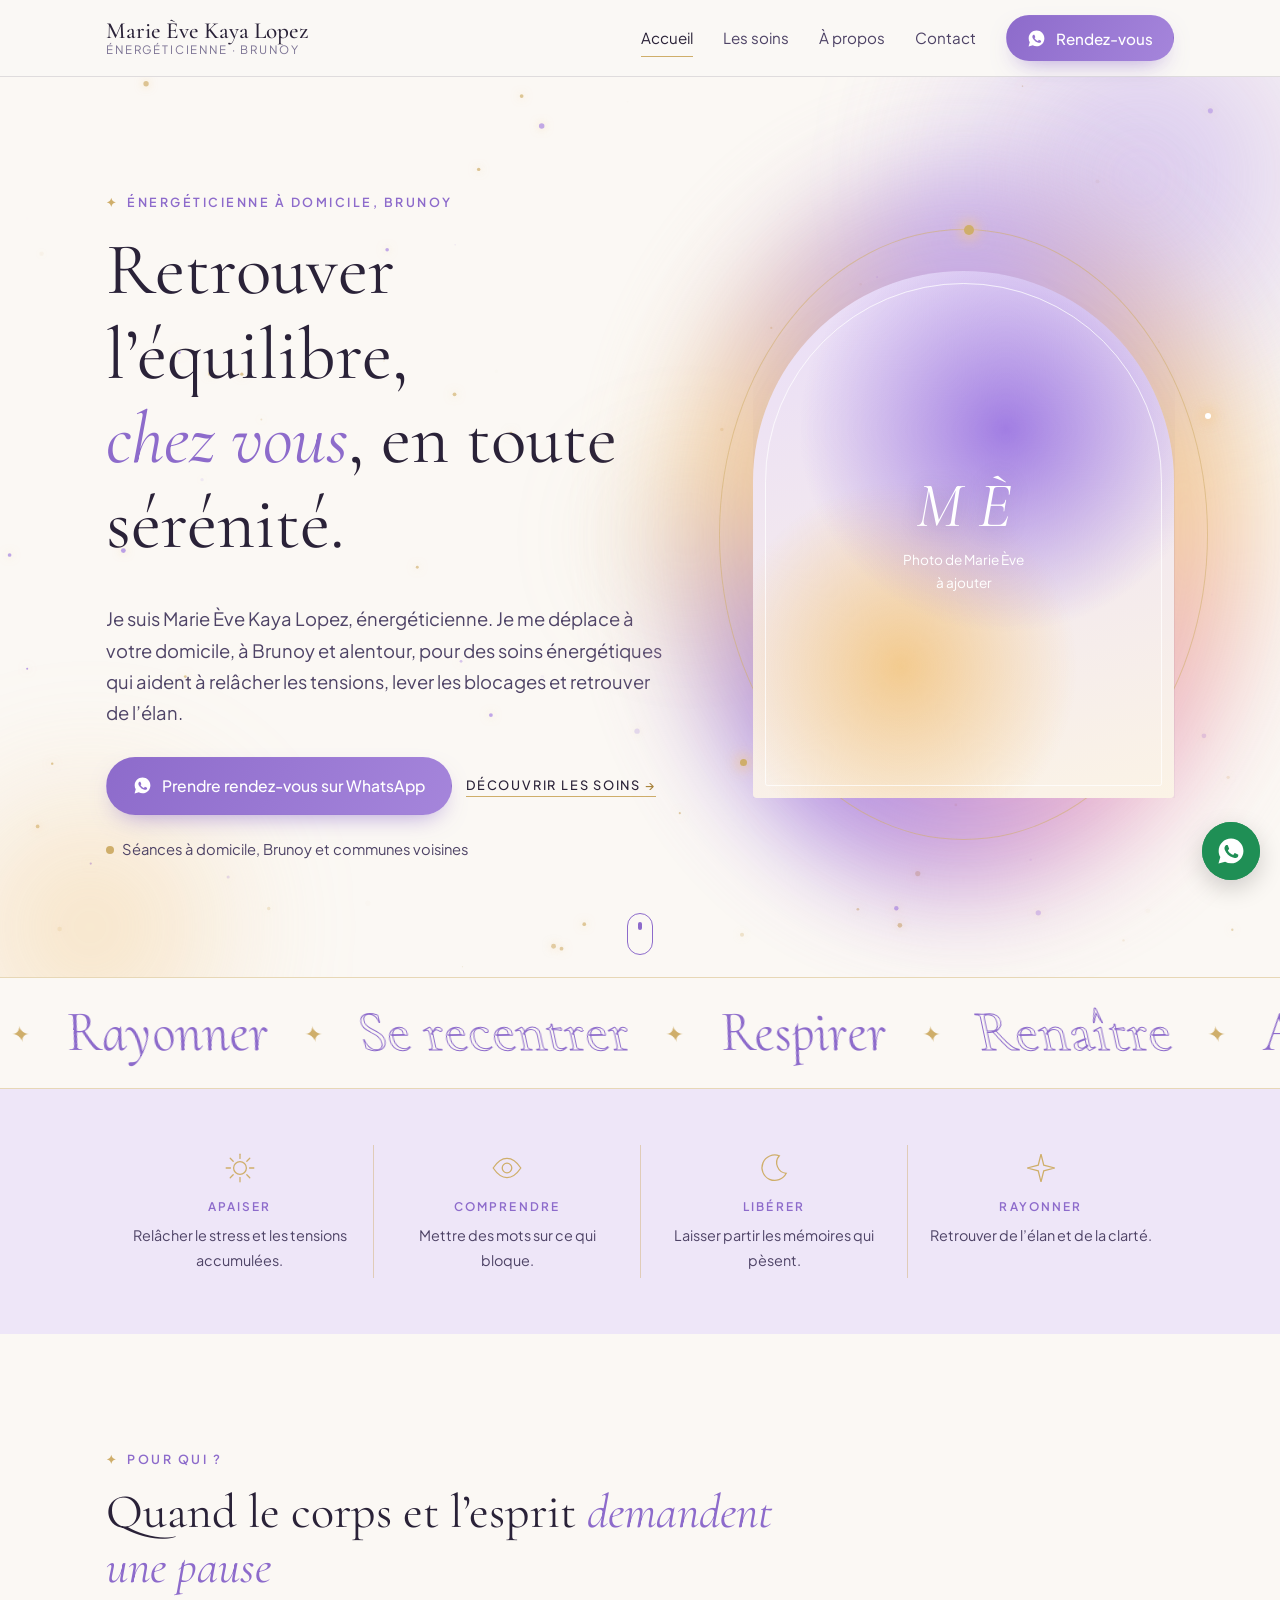
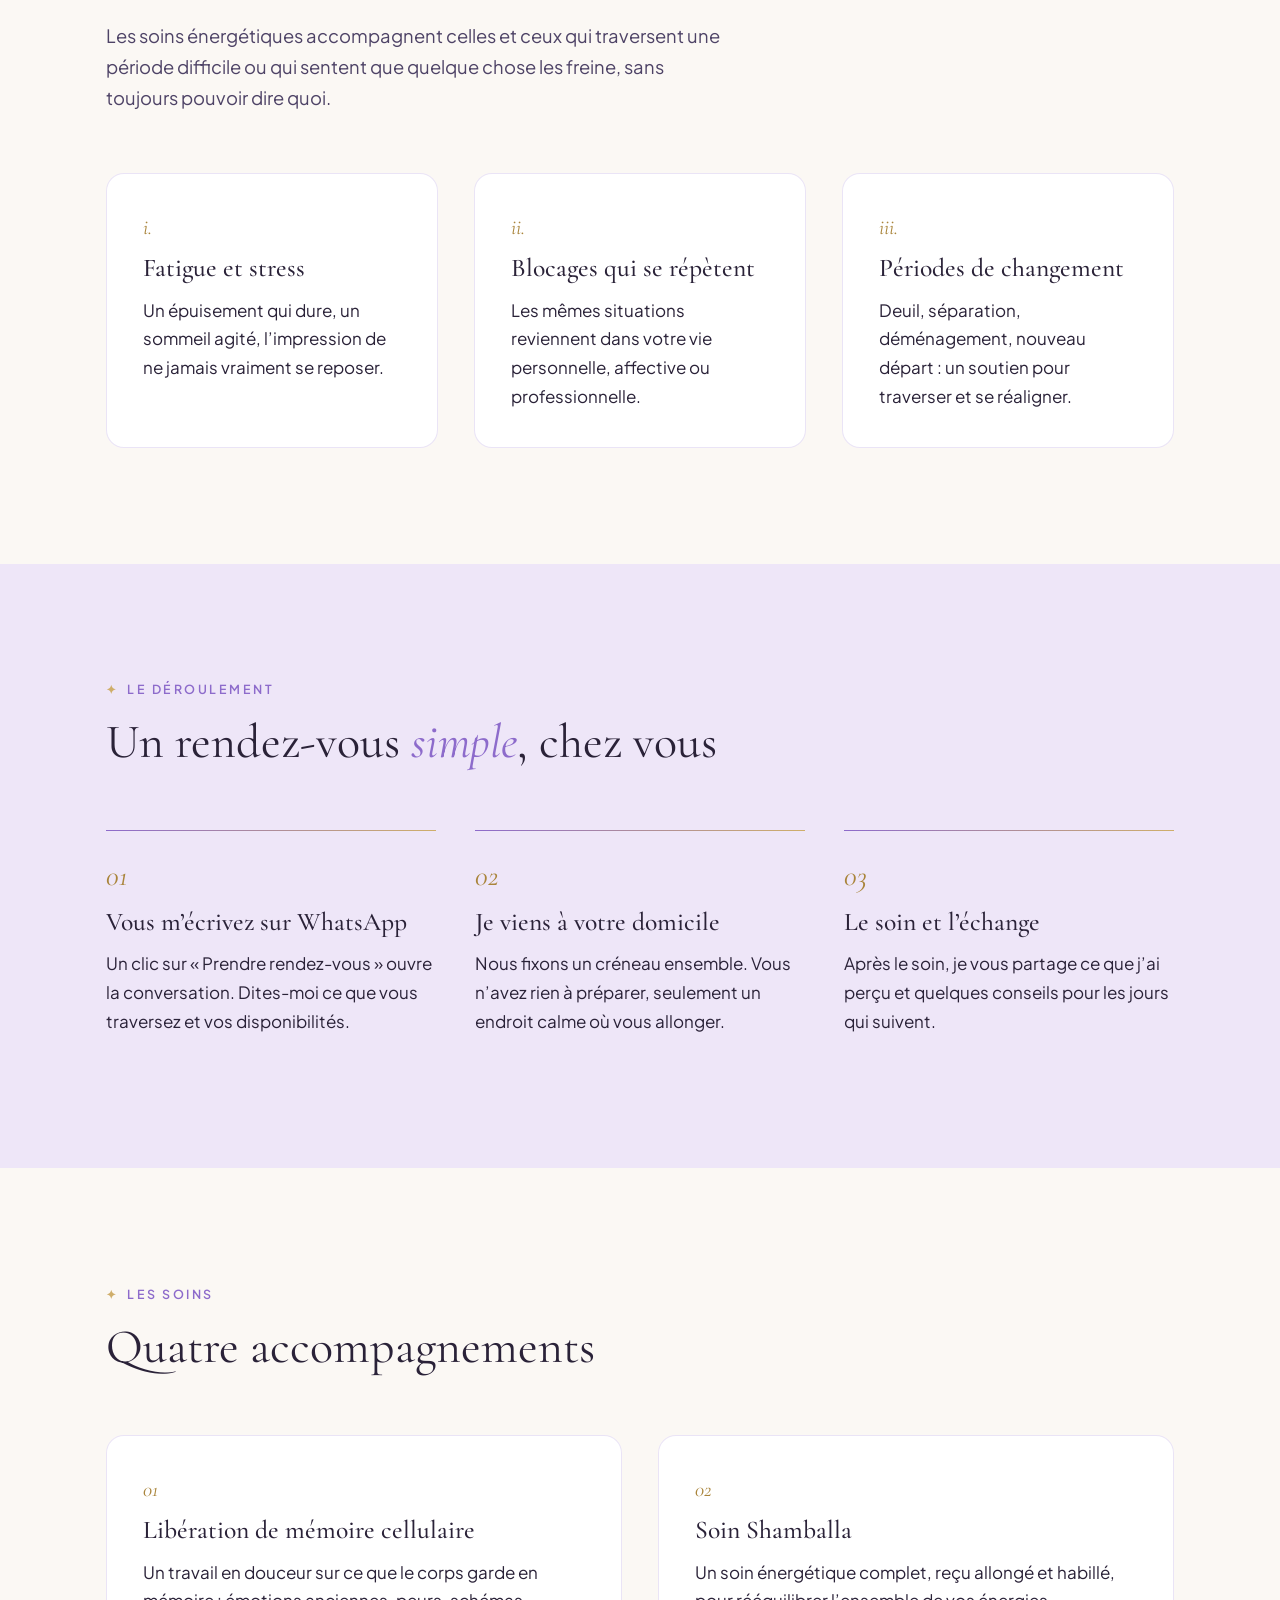
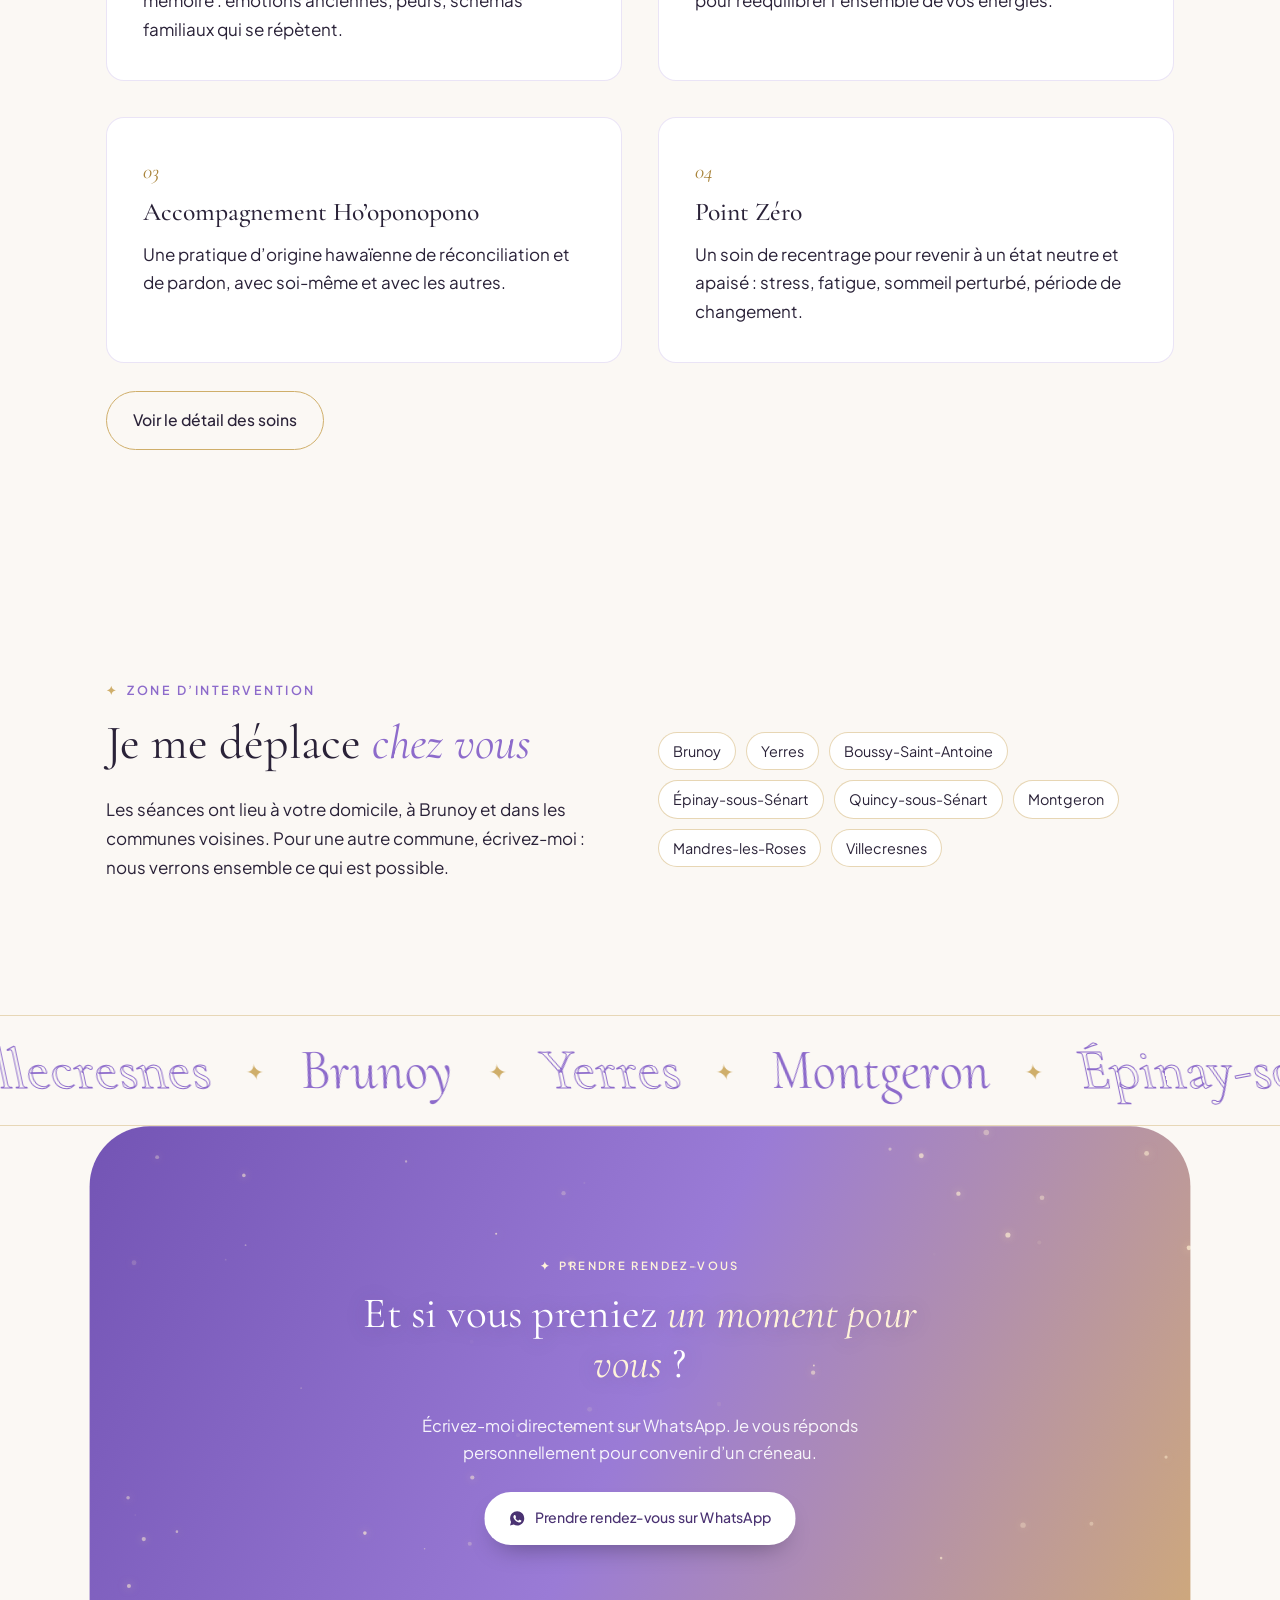
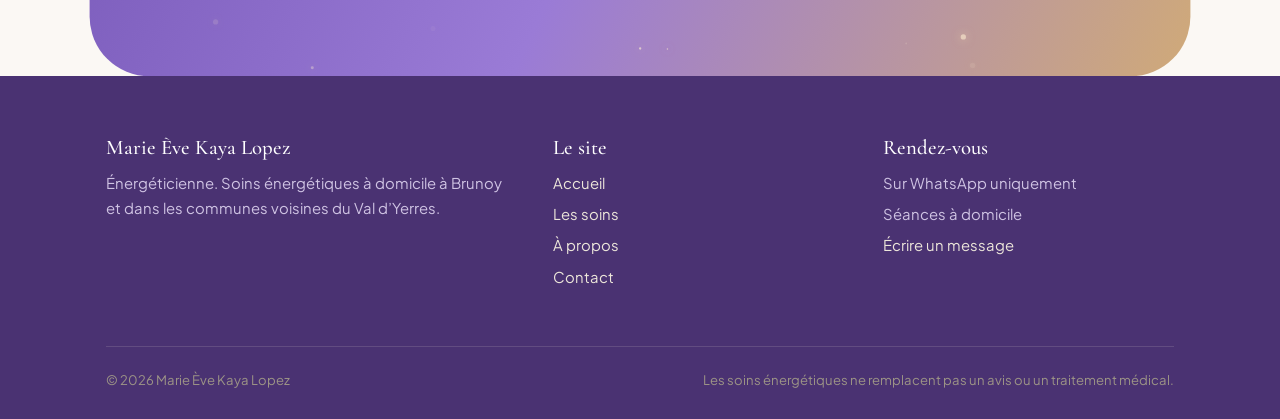
==== index.html @ d247a037 "Site vivant : zooms au défilement, particules, relief et transitions - Ouverture plein écran : aura " ====
<!DOCTYPE html>
<html lang="fr" class="sans-js">
<head>
<meta charset="UTF-8">
<meta name="viewport" content="width=device-width, initial-scale=1">
<title>Marie Ève Kaya Lopez — Énergéticienne à domicile à Brunoy</title>
<meta name="description" content="Soins énergétiques à domicile à Brunoy et alentour (Essonne). Rendez-vous sur WhatsApp avec Marie Ève Kaya Lopez, énergéticienne.">
<meta name="theme-color" content="#FAF8F5">
<meta property="og:title" content="Marie Ève Kaya Lopez — Énergéticienne à domicile à Brunoy">
<meta property="og:description" content="Soins énergétiques à domicile à Brunoy et alentour (Essonne). Rendez-vous sur WhatsApp avec Marie Ève Kaya Lopez, énergéticienne.">
<meta property="og:type" content="website">
<meta property="og:locale" content="fr_FR">
<link rel="preconnect" href="https://fonts.googleapis.com">
<link rel="preconnect" href="https://fonts.gstatic.com" crossorigin>
<link href="https://fonts.googleapis.com/css2?family=Cormorant+Garamond:ital,wght@0,400;0,500;1,400;1,500&family=Plus+Jakarta+Sans:wght@400;500;600&display=swap" rel="stylesheet">
<link rel="stylesheet" href="assets/style.css">
</head>
<body>
<div class="rideau" aria-hidden="true"><span>Marie Ève</span></div>
<div class="lueur" aria-hidden="true"></div>
<div class="progression" aria-hidden="true"></div>

<header class="entete">
  <div class="conteneur">
    <a class="marque" href="index.html">
      <strong>Marie Ève Kaya Lopez</strong>
      <span>Énergéticienne · Brunoy</span>
    </a>
    <button class="burger" id="burger" aria-expanded="false" aria-controls="menu">Menu</button>
    <nav class="menu" id="menu" aria-label="Navigation principale">
      <a href="index.html" aria-current="page">Accueil</a>
      <a href="soins.html">Les soins</a>
      <a href="a-propos.html">À propos</a>
      <a href="contact.html">Contact</a>
      <a class="bouton bouton--wa" href="contact.html" data-wa=""><svg viewBox="0 0 24 24" fill="currentColor" aria-hidden="true"><path d="M12.04 2C6.58 2 2.13 6.45 2.13 11.91c0 1.75.46 3.45 1.32 4.95L2 22l5.28-1.38a9.9 9.9 0 0 0 4.76 1.21h.01c5.46 0 9.91-4.45 9.91-9.91C21.96 6.45 17.5 2 12.04 2zm5.8 14.16c-.24.68-1.42 1.32-1.95 1.36-.5.05-.98.23-3.3-.69-2.79-1.1-4.55-3.94-4.69-4.12-.13-.18-1.11-1.48-1.11-2.82 0-1.34.7-2 .95-2.27.25-.27.54-.34.72-.34.18 0 .36 0 .52.01.17.01.39-.06.61.47.23.55.77 1.9.84 2.04.07.14.11.3.02.48-.09.18-.14.29-.27.45-.14.16-.29.36-.41.48-.14.14-.28.29-.12.56.16.27.71 1.17 1.52 1.9 1.05.93 1.93 1.22 2.2 1.36.27.14.43.11.59-.07.16-.18.68-.79.86-1.07.18-.27.36-.22.61-.13.25.09 1.59.75 1.86.89.27.14.45.2.52.32.07.11.07.66-.17 1.34z"/></svg><span>Rendez-vous</span></a>
    </nav>
  </div>
</header>

<main>

<section class="ouverture ouverture--accueil">
  <canvas class="etincelles" aria-hidden="true"></canvas>
  <div class="halo halo--1" data-profondeur="30" aria-hidden="true"></div><div class="halo halo--2" data-profondeur="-40" aria-hidden="true"></div><div class="halo halo--3" data-profondeur="60" aria-hidden="true"></div>
  <div class="conteneur">
    <div class="ouverture__texte">
      <span class="surtitre">Énergéticienne à domicile, Brunoy</span>
      <h1><span class="monte"><span>Retrouver l’équilibre,</span></span><span class="monte"><span><em>chez vous</em>, en toute</span></span><span class="monte"><span>sérénité.</span></span></h1>
      <p class="chapeau">Je suis Marie Ève Kaya Lopez, énergéticienne. Je me déplace à votre domicile, à Brunoy et alentour, pour des soins énergétiques qui aident à relâcher les tensions, lever les blocages et retrouver de l’élan.</p>
      <div class="actions">
        <a class="bouton bouton--wa" href="contact.html" data-wa=""><svg viewBox="0 0 24 24" fill="currentColor" aria-hidden="true"><path d="M12.04 2C6.58 2 2.13 6.45 2.13 11.91c0 1.75.46 3.45 1.32 4.95L2 22l5.28-1.38a9.9 9.9 0 0 0 4.76 1.21h.01c5.46 0 9.91-4.45 9.91-9.91C21.96 6.45 17.5 2 12.04 2zm5.8 14.16c-.24.68-1.42 1.32-1.95 1.36-.5.05-.98.23-3.3-.69-2.79-1.1-4.55-3.94-4.69-4.12-.13-.18-1.11-1.48-1.11-2.82 0-1.34.7-2 .95-2.27.25-.27.54-.34.72-.34.18 0 .36 0 .52.01.17.01.39-.06.61.47.23.55.77 1.9.84 2.04.07.14.11.3.02.48-.09.18-.14.29-.27.45-.14.16-.29.36-.41.48-.14.14-.28.29-.12.56.16.27.71 1.17 1.52 1.9 1.05.93 1.93 1.22 2.2 1.36.27.14.43.11.59-.07.16-.18.68-.79.86-1.07.18-.27.36-.22.61-.13.25.09 1.59.75 1.86.89.27.14.45.2.52.32.07.11.07.66-.17 1.34z"/></svg><span>Prendre rendez-vous sur WhatsApp</span></a>
        <a class="lien-fleche" href="soins.html">Découvrir les soins</a>
      </div>
      <p class="lieu">Séances à domicile, Brunoy et communes voisines</p>
    </div>
    <!-- >>> PHOTO : remplacer ce bloc par <img src="assets/marie-eve.jpg" alt="Marie Ève Kaya Lopez"> -->
    <div class="scene" data-profondeur="-18">
      <div class="aura" aria-hidden="true"></div>
      <div class="orbite" aria-hidden="true"><i></i><i></i><i></i></div>
      <div class="portrait relief" role="img" aria-label="Emplacement de la photo de Marie Ève">
        <div><span>M È</span>Photo de Marie Ève<br>à ajouter</div>
      </div>
    </div>
  </div>
  <a class="descendre" href="#suite" aria-label="Faire défiler"><span></span></a>
</section>

<div class="defile" aria-hidden="true"><div class="defile__piste"><span>Apaiser</span><i>✦</i><span>Libérer</span><i>✦</i><span>Rayonner</span><i>✦</i><span>Se recentrer</span><i>✦</i><span>Respirer</span><i>✦</i><span>Renaître</span><i>✦</i><span>Apaiser</span><i>✦</i><span>Libérer</span><i>✦</i><span>Rayonner</span><i>✦</i><span>Se recentrer</span><i>✦</i><span>Respirer</span><i>✦</i><span>Renaître</span><i>✦</i><span>Apaiser</span><i>✦</i><span>Libérer</span><i>✦</i><span>Rayonner</span><i>✦</i><span>Se recentrer</span><i>✦</i><span>Respirer</span><i>✦</i><span>Renaître</span><i>✦</i></div></div>

<section class="intentions" id="suite" aria-label="Ce que les soins vous apportent">
  <div class="conteneur">
    <ul>
      <li class="paraitre"><svg viewBox="0 0 32 32" fill="none" stroke="currentColor" stroke-width="1.2" stroke-linecap="round" aria-hidden="true"><circle cx="16" cy="16" r="6"/><line x1="25.0" y1="16.0" x2="29.0" y2="16.0"/><line x1="22.4" y1="22.4" x2="25.2" y2="25.2"/><line x1="16.0" y1="25.0" x2="16.0" y2="29.0"/><line x1="9.6" y1="22.4" x2="6.8" y2="25.2"/><line x1="7.0" y1="16.0" x2="3.0" y2="16.0"/><line x1="9.6" y1="9.6" x2="6.8" y2="6.8"/><line x1="16.0" y1="7.0" x2="16.0" y2="3.0"/><line x1="22.4" y1="9.6" x2="25.2" y2="6.8"/></svg><strong>Apaiser</strong><p>Relâcher le stress et les tensions accumulées.</p></li>
      <li class="paraitre"><svg viewBox="0 0 32 32" fill="none" stroke="currentColor" stroke-width="1.2" stroke-linecap="round" aria-hidden="true"><path d="M3 16c4-6 8.5-9 13-9s9 3 13 9c-4 6-8.5 9-13 9S7 22 3 16z"/><circle cx="16" cy="16" r="4.5"/></svg><strong>Comprendre</strong><p>Mettre des mots sur ce qui bloque.</p></li>
      <li class="paraitre"><svg viewBox="0 0 32 32" fill="none" stroke="currentColor" stroke-width="1.2" stroke-linecap="round" aria-hidden="true"><path d="M21 4.5A12 12 0 1 0 27.5 21 10 10 0 0 1 21 4.5z"/></svg><strong>Libérer</strong><p>Laisser partir les mémoires qui pèsent.</p></li>
      <li class="paraitre"><svg viewBox="0 0 32 32" fill="none" stroke="currentColor" stroke-width="1.2" stroke-linecap="round" aria-hidden="true"><path d="M16 3l2.6 10.4L29 16l-10.4 2.6L16 29l-2.6-10.4L3 16l10.4-2.6z"/></svg><strong>Rayonner</strong><p>Retrouver de l’élan et de la clarté.</p></li>
    </ul>
  </div>
</section>

<section class="section">
  <div class="conteneur">
    <div class="entete-section paraitre">
      <span class="surtitre">Pour qui ?</span>
      <h2>Quand le corps et l’esprit <em>demandent une pause</em></h2>
      <p class="chapeau">Les soins énergétiques accompagnent celles et ceux qui traversent une période difficile ou qui sentent que quelque chose les freine, sans toujours pouvoir dire quoi.</p>
    </div>
    <div class="grille grille-3">
      <div class="carte relief paraitre"><span class="num">i.</span><h3>Fatigue et stress</h3><p>Un épuisement qui dure, un sommeil agité, l’impression de ne jamais vraiment se reposer.</p></div>
      <div class="carte relief paraitre"><span class="num">ii.</span><h3>Blocages qui se répètent</h3><p>Les mêmes situations reviennent dans votre vie personnelle, affective ou professionnelle.</p></div>
      <div class="carte relief paraitre"><span class="num">iii.</span><h3>Périodes de changement</h3><p>Deuil, séparation, déménagement, nouveau départ : un soutien pour traverser et se réaligner.</p></div>
    </div>
  </div>
</section>

<section class="section section--sable">
  <div class="conteneur">
    <div class="entete-section paraitre">
      <span class="surtitre">Le déroulement</span>
      <h2>Un rendez-vous <em>simple</em>, chez vous</h2>
    </div>
    <ol class="etapes">
      <li class="paraitre"><h3>Vous m’écrivez sur WhatsApp</h3><p>Un clic sur « Prendre rendez-vous » ouvre la conversation. Dites-moi ce que vous traversez et vos disponibilités.</p></li>
      <li class="paraitre"><h3>Je viens à votre domicile</h3><p>Nous fixons un créneau ensemble. Vous n’avez rien à préparer, seulement un endroit calme où vous allonger.</p></li>
      <li class="paraitre"><h3>Le soin et l’échange</h3><p>Après le soin, je vous partage ce que j’ai perçu et quelques conseils pour les jours qui suivent.</p></li>
    </ol>
  </div>
</section>

<section class="section">
  <div class="conteneur">
    <div class="entete-section paraitre">
      <span class="surtitre">Les soins</span>
      <h2>Quatre accompagnements</h2>
    </div>
    <div class="grille grille-2">
      <div class="carte relief paraitre"><span class="num">01</span><h3>Libération de mémoire cellulaire</h3><p>Un travail en douceur sur ce que le corps garde en mémoire : émotions anciennes, peurs, schémas familiaux qui se répètent.</p></div>
      <div class="carte relief paraitre"><span class="num">02</span><h3>Soin Shamballa</h3><p>Un soin énergétique complet, reçu allongé et habillé, pour rééquilibrer l’ensemble de vos énergies.</p></div>
      <div class="carte relief paraitre"><span class="num">03</span><h3>Accompagnement Ho’oponopono</h3><p>Une pratique d’origine hawaïenne de réconciliation et de pardon, avec soi-même et avec les autres.</p></div>
      <div class="carte relief paraitre"><span class="num">04</span><h3>Point Zéro</h3><p>Un soin de recentrage pour revenir à un état neutre et apaisé : stress, fatigue, sommeil perturbé, période de changement.</p></div>
    </div>
    <div class="actions"><a class="bouton bouton--clair" href="soins.html">Voir le détail des soins</a></div>
  </div>
</section>

<section class="section">
  <div class="conteneur">
    <div class="grille grille-2" style="align-items:center">
      <div class="paraitre">
        <span class="surtitre">Zone d’intervention</span>
        <h2>Je me déplace <em>chez vous</em></h2>
        <!-- >>> ZONE : liste de communes à confirmer avec Marie Ève -->
        <p>Les séances ont lieu à votre domicile, à Brunoy et dans les communes voisines. Pour une autre commune, écrivez-moi : nous verrons ensemble ce qui est possible.</p>
      </div>
      <ul class="communes paraitre">
        <li>Brunoy</li><li>Yerres</li><li>Boussy-Saint-Antoine</li><li>Épinay-sous-Sénart</li><li>Quincy-sous-Sénart</li><li>Montgeron</li><li>Mandres-les-Roses</li><li>Villecresnes</li>
      </ul>
    </div>
  </div>
</section>

<div class="defile" aria-hidden="true"><div class="defile__piste"><span>Brunoy</span><i>✦</i><span>Yerres</span><i>✦</i><span>Montgeron</span><i>✦</i><span>Épinay-sous-Sénart</span><i>✦</i><span>Boussy-Saint-Antoine</span><i>✦</i><span>Villecresnes</span><i>✦</i><span>Brunoy</span><i>✦</i><span>Yerres</span><i>✦</i><span>Montgeron</span><i>✦</i><span>Épinay-sous-Sénart</span><i>✦</i><span>Boussy-Saint-Antoine</span><i>✦</i><span>Villecresnes</span><i>✦</i><span>Brunoy</span><i>✦</i><span>Yerres</span><i>✦</i><span>Montgeron</span><i>✦</i><span>Épinay-sous-Sénart</span><i>✦</i><span>Boussy-Saint-Antoine</span><i>✦</i><span>Villecresnes</span><i>✦</i></div></div>

<section class="section section--nuit bandeau zoom-ouvre">
  <canvas class="etincelles" aria-hidden="true"></canvas>
  <div class="conteneur etroit paraitre">
    <span class="surtitre">Prendre rendez-vous</span>
    <h2>Et si vous preniez <em>un moment pour vous</em> ?</h2>
    <p class="chapeau">Écrivez-moi directement sur WhatsApp. Je vous réponds personnellement pour convenir d’un créneau.</p>
    <div class="actions"><a class="bouton bouton--wa" href="contact.html" data-wa=""><svg viewBox="0 0 24 24" fill="currentColor" aria-hidden="true"><path d="M12.04 2C6.58 2 2.13 6.45 2.13 11.91c0 1.75.46 3.45 1.32 4.95L2 22l5.28-1.38a9.9 9.9 0 0 0 4.76 1.21h.01c5.46 0 9.91-4.45 9.91-9.91C21.96 6.45 17.5 2 12.04 2zm5.8 14.16c-.24.68-1.42 1.32-1.95 1.36-.5.05-.98.23-3.3-.69-2.79-1.1-4.55-3.94-4.69-4.12-.13-.18-1.11-1.48-1.11-2.82 0-1.34.7-2 .95-2.27.25-.27.54-.34.72-.34.18 0 .36 0 .52.01.17.01.39-.06.61.47.23.55.77 1.9.84 2.04.07.14.11.3.02.48-.09.18-.14.29-.27.45-.14.16-.29.36-.41.48-.14.14-.28.29-.12.56.16.27.71 1.17 1.52 1.9 1.05.93 1.93 1.22 2.2 1.36.27.14.43.11.59-.07.16-.18.68-.79.86-1.07.18-.27.36-.22.61-.13.25.09 1.59.75 1.86.89.27.14.45.2.52.32.07.11.07.66-.17 1.34z"/></svg><span>Prendre rendez-vous sur WhatsApp</span></a></div>
  </div>
</section>

</main>

<footer class="pied">
  <div class="conteneur">
    <div>
      <h3>Marie Ève Kaya Lopez</h3>
      <p>Énergéticienne. Soins énergétiques à domicile à Brunoy et dans les communes voisines du Val d’Yerres.</p>
    </div>
    <div>
      <h3>Le site</h3>
      <ul>
        <li><a href="index.html">Accueil</a></li>
        <li><a href="soins.html">Les soins</a></li>
        <li><a href="a-propos.html">À propos</a></li>
        <li><a href="contact.html">Contact</a></li>
      </ul>
    </div>
    <div>
      <h3>Rendez-vous</h3>
      <ul>
        <li>Sur WhatsApp uniquement</li>
        <li>Séances à domicile</li>
        <li><a href="contact.html">Écrire un message</a></li>
      </ul>
    </div>
    <div class="pied__bas">
      <span>© <span id="annee">2026</span> Marie Ève Kaya Lopez</span>
      <span>Les soins énergétiques ne remplacent pas un avis ou un traitement médical.</span>
    </div>
  </div>
</footer>

<a class="flottant" href="contact.html" data-wa="" aria-label="Écrire à Marie Ève sur WhatsApp"><svg viewBox="0 0 24 24" fill="currentColor" aria-hidden="true"><path d="M12.04 2C6.58 2 2.13 6.45 2.13 11.91c0 1.75.46 3.45 1.32 4.95L2 22l5.28-1.38a9.9 9.9 0 0 0 4.76 1.21h.01c5.46 0 9.91-4.45 9.91-9.91C21.96 6.45 17.5 2 12.04 2zm5.8 14.16c-.24.68-1.42 1.32-1.95 1.36-.5.05-.98.23-3.3-.69-2.79-1.1-4.55-3.94-4.69-4.12-.13-.18-1.11-1.48-1.11-2.82 0-1.34.7-2 .95-2.27.25-.27.54-.34.72-.34.18 0 .36 0 .52.01.17.01.39-.06.61.47.23.55.77 1.9.84 2.04.07.14.11.3.02.48-.09.18-.14.29-.27.45-.14.16-.29.36-.41.48-.14.14-.28.29-.12.56.16.27.71 1.17 1.52 1.9 1.05.93 1.93 1.22 2.2 1.36.27.14.43.11.59-.07.16-.18.68-.79.86-1.07.18-.27.36-.22.61-.13.25.09 1.59.75 1.86.89.27.14.45.2.52.32.07.11.07.66-.17 1.34z"/></svg></a>

<script src="assets/main.js"></script>
<script src="assets/motion.js"></script>
</body>
</html>
---- assets/style.css ----
/* ==========================================================================
   Marie Ève Kaya Lopez — Énergéticienne à domicile, Brunoy
   Feuille de style commune aux quatre pages.
   ========================================================================== */

:root{
  /* Ambiance « aura » : lavande, or doux et halo pêche, d’après les références choisies. */
  --papier:#FBF8F4;
  --papier-2:#EEE6F8;
  --sable:#E4D8F3;
  --lilas:#CDB8EE;
  --violet:#8D6BCB;
  --encre:#2A2238;
  --encre-2:#4E4366;
  --encre-3:#7C7394;
  --or:#CFAE6A;          /* or doux */
  --or-fonce:#A9843A;    /* or profond */
  --rouge:#B3364A;
  --sauge:#9C9A63;
  --sauge-pale:#E7E5D6;
  --nuit:#4A3272;
  --peche:#F3C98A;
  --whatsapp:#1F8F55;
  --filet:rgba(43,33,64,.13);

  --titre:"Cormorant Garamond",Garamond,Georgia,serif;
  --texte:"Plus Jakarta Sans",-apple-system,BlinkMacSystemFont,"Segoe UI",Roboto,Arial,sans-serif;

  --large:1180px;
  --marge:clamp(20px,5vw,56px);
  --section:clamp(64px,9vw,120px);
  --courbe:cubic-bezier(.22,.61,.36,1);
}

*,*::before,*::after{box-sizing:border-box;}
html{-webkit-text-size-adjust:100%;scroll-behavior:smooth;}
@media (prefers-reduced-motion:reduce){html{scroll-behavior:auto;}*{transition:none!important;animation:none!important;}}
body{margin:0;background:var(--papier);color:var(--encre);font-family:var(--texte);font-size:17px;line-height:1.7;font-weight:400;}
img{max-width:100%;display:block;}
a{color:inherit;}
:focus-visible{outline:2px solid var(--or-fonce);outline-offset:3px;}

.conteneur{max-width:var(--large);margin:0 auto;padding:0 var(--marge);}
.etroit{max-width:760px;}

h1,h2,h3{font-family:var(--titre);font-weight:500;line-height:1.15;margin:0 0 .5em;color:var(--encre);}
h1{font-size:clamp(2.6rem,6vw,4.6rem);font-weight:400;}
h2{font-size:clamp(2rem,4vw,3rem);font-weight:400;}
h3{font-size:1.6rem;}
h1 em,h2 em{font-style:italic;color:var(--violet);}
.section--nuit h2 em{color:var(--lilas);}
p{margin:0 0 1em;}
.surtitre{font-size:.78rem;letter-spacing:.2em;text-transform:uppercase;color:var(--or-fonce);font-weight:600;margin-bottom:1.2em;display:block;}
.chapeau{font-size:1.15rem;color:var(--encre-2);max-width:620px;}

/* ---------- En-tête ---------- */
.entete{position:sticky;top:0;z-index:50;background:rgba(250,248,245,.94);backdrop-filter:blur(8px);border-bottom:1px solid var(--filet);}
.entete .conteneur{display:flex;align-items:center;justify-content:space-between;height:76px;gap:20px;}
.marque{text-decoration:none;display:flex;flex-direction:column;line-height:1.1;}
.marque strong{font-family:var(--titre);font-size:1.45rem;font-weight:500;}
.marque span{font-size:.72rem;letter-spacing:.16em;text-transform:uppercase;color:var(--encre-3);}
.menu{display:flex;align-items:center;gap:30px;}
.menu a{text-decoration:none;font-size:.95rem;color:var(--encre-2);padding:6px 0;border-bottom:1px solid transparent;}
.menu a:hover,.menu a[aria-current="page"]{color:var(--encre);border-bottom-color:var(--or);}
.menu .bouton{border-bottom:none;padding:10px 18px;color:#fff;}
.burger{display:none;background:none;border:1px solid var(--filet);border-radius:4px;padding:8px 10px;cursor:pointer;color:var(--encre);font:inherit;font-size:.9rem;}
@media (max-width:860px){
  .burger{display:block;}
  .menu{position:absolute;top:76px;left:0;right:0;background:var(--papier);flex-direction:column;align-items:flex-start;gap:0;padding:10px var(--marge) 24px;border-bottom:1px solid var(--filet);display:none;}
  .menu.ouvert{display:flex;}
  .menu a{padding:12px 0;width:100%;border-bottom:1px solid var(--filet);}
  .menu .bouton{margin-top:16px;width:auto;}
}

/* ---------- Boutons ---------- */
.bouton{display:inline-flex;align-items:center;gap:10px;background:var(--encre);color:#fff;text-decoration:none;padding:15px 26px;border-radius:2px;font-weight:500;font-size:.98rem;border:1px solid var(--encre);cursor:pointer;font-family:var(--texte);transition:background .2s,transform .2s;}
.bouton:hover{background:#3D3058;transform:translateY(-1px);}
.bouton svg{width:19px;height:19px;flex:none;}
.bouton--wa{background:var(--whatsapp);border-color:var(--whatsapp);}
.bouton--wa:hover{background:#17764A;}
.bouton--clair{background:transparent;color:var(--encre);border-color:var(--encre);}
.bouton--clair:hover{background:var(--encre);color:#fff;}
.lien-fleche{color:var(--or-fonce);font-weight:500;text-decoration:none;border-bottom:1px solid var(--or);}
.lien-fleche:hover{color:var(--encre);}
.actions{display:flex;flex-wrap:wrap;gap:14px;align-items:center;margin-top:28px;}

/* ---------- Sections ---------- */
.section{padding:var(--section) 0;}
.section--sable{background:var(--papier-2);}
.section--nuit{background:radial-gradient(120% 140% at 50% 0%,#4A3A6B 0%,var(--nuit) 60%);color:#EEE8F7;position:relative;overflow:hidden;}
.section--nuit h2,.section--nuit h3{color:#fff;}
.section--nuit .chapeau{color:#D5CAE8;}
.entete-section{margin-bottom:clamp(36px,5vw,60px);max-width:720px;}

/* ---------- Ouverture (accueil) ---------- */
.ouverture{padding:clamp(56px,9vw,120px) 0 clamp(56px,8vw,100px);}
.ouverture .conteneur{display:grid;grid-template-columns:1.15fr .85fr;gap:clamp(32px,6vw,80px);align-items:center;}
.ouverture .lieu{display:inline-flex;align-items:center;gap:8px;font-size:.92rem;color:var(--encre-2);margin-top:22px;}
.ouverture .lieu::before{content:"";width:8px;height:8px;border-radius:50%;background:var(--rouge);}
@media (max-width:860px){.ouverture .conteneur{grid-template-columns:1fr;}}

.portrait{aspect-ratio:4/5;background:linear-gradient(160deg,var(--lilas),var(--papier-2) 55%,var(--sauge-pale));border:1px solid var(--filet);display:flex;align-items:center;justify-content:center;text-align:center;color:var(--encre-3);font-size:.85rem;position:relative;overflow:hidden;}
.portrait::after{content:"";position:absolute;inset:16px;border:1px solid rgba(255,255,255,.7);pointer-events:none;}
.portrait span{font-family:var(--titre);font-size:4rem;color:var(--violet);display:block;font-style:italic;line-height:1;margin-bottom:10px;}

/* ---------- Grilles ---------- */
.grille{display:grid;gap:clamp(22px,3vw,36px);}
.grille-3{grid-template-columns:repeat(3,1fr);}
.grille-2{grid-template-columns:repeat(2,1fr);}
@media (max-width:900px){.grille-3{grid-template-columns:1fr;}}
@media (max-width:720px){.grille-2{grid-template-columns:1fr;}}

.carte{background:#fff;border:1px solid var(--filet);padding:clamp(24px,3vw,36px);}
.carte .num{font-family:var(--titre);font-style:italic;color:var(--or-fonce);font-size:1.3rem;display:block;margin-bottom:8px;}
.carte p:last-child{margin-bottom:0;}
.section--nuit .carte{background:transparent;border-color:rgba(237,230,218,.18);}

/* ---------- Soins ---------- */
.soin{display:grid;grid-template-columns:90px 1fr 280px;gap:clamp(20px,4vw,48px);padding:clamp(32px,4vw,48px) 0;border-top:1px solid var(--filet);align-items:start;}
.soin:last-of-type{border-bottom:1px solid var(--filet);}
.soin__num{font-family:var(--titre);font-size:3rem;line-height:1;color:var(--violet);font-style:italic;}
.soin ul{margin:0 0 1em;padding-left:1.1em;color:var(--encre-2);}
.soin li{margin-bottom:.3em;}
.soin__infos{background:var(--papier-2);padding:22px;font-size:.93rem;}
.soin__infos dl{margin:0 0 18px;}
.soin__infos dt{font-size:.72rem;letter-spacing:.15em;text-transform:uppercase;color:var(--encre-3);}
.soin__infos dd{margin:0 0 10px;font-weight:500;}
.soin__infos .bouton{width:100%;justify-content:center;padding:13px 16px;font-size:.93rem;}
@media (max-width:900px){.soin{grid-template-columns:1fr;}.soin__num{font-size:2.2rem;}}

/* ---------- Étapes ---------- */
.etapes{counter-reset:e;list-style:none;padding:0;margin:0;display:grid;grid-template-columns:repeat(3,1fr);gap:clamp(22px,3vw,40px);}
.etapes li{border-top:1px solid var(--or);padding-top:22px;}
.etapes li::before{counter-increment:e;content:"0" counter(e);font-family:var(--titre);font-style:italic;font-size:1.8rem;color:var(--or-fonce);display:block;margin-bottom:6px;}
.section--nuit .etapes li::before{color:var(--or);}
@media (max-width:860px){.etapes{grid-template-columns:1fr;}}

/* ---------- Bandeau rendez-vous ---------- */
.bandeau{text-align:center;}
.bandeau .chapeau{margin:0 auto;}
.bandeau .actions{justify-content:center;}

/* ---------- Zone ---------- */
.communes{display:flex;flex-wrap:wrap;gap:10px;list-style:none;padding:0;margin:20px 0 0;}
.communes li{border:1px solid var(--filet);padding:6px 14px;font-size:.9rem;background:#fff;}

/* ---------- Formulaire ---------- */
.formulaire{background:#fff;border:1px solid var(--filet);padding:clamp(24px,4vw,44px);}
.champ{margin-bottom:20px;}
.champ label{display:block;font-size:.85rem;font-weight:600;margin-bottom:6px;color:var(--encre-2);}
.champ input,.champ select,.champ textarea{width:100%;font:inherit;font-size:1rem;padding:12px 14px;border:1px solid var(--sable);background:var(--papier);color:var(--encre);border-radius:2px;}
.champ textarea{min-height:120px;resize:vertical;}
.champ input:focus,.champ select:focus,.champ textarea:focus{outline:none;border-color:var(--or-fonce);background:#fff;}
.champs-2{display:grid;grid-template-columns:1fr 1fr;gap:0 18px;}
@media (max-width:600px){.champs-2{grid-template-columns:1fr;}}
.note{font-size:.85rem;color:var(--encre-3);}

.coordonnees{list-style:none;padding:0;margin:0;}
.coordonnees li{padding:16px 0;border-bottom:1px solid var(--filet);}
.coordonnees strong{display:block;font-size:.72rem;letter-spacing:.15em;text-transform:uppercase;color:var(--encre-3);font-weight:600;}

/* ---------- Valeurs ---------- */
.valeurs{list-style:none;padding:0;margin:0;}
.valeurs li{padding:20px 0;border-top:1px solid var(--filet);}
.valeurs h3{font-size:1.35rem;margin-bottom:.3em;}

/* ---------- Pied de page ---------- */
.pied{background:var(--nuit);color:#CFC3E3;padding:60px 0 28px;font-size:.93rem;}
.pied .conteneur{display:grid;grid-template-columns:1.4fr 1fr 1fr;gap:40px;}
.pied h3{color:#fff;font-size:1.3rem;}
.pied a{color:#EDE6DA;text-decoration:none;}
.pied a:hover{color:var(--lilas);}
.pied ul{list-style:none;padding:0;margin:0;}
.pied li{margin-bottom:6px;}
.pied__bas{grid-column:1/-1;border-top:1px solid rgba(237,230,218,.14);padding-top:22px;margin-top:10px;display:flex;flex-wrap:wrap;justify-content:space-between;gap:12px;font-size:.82rem;color:#9C9486;}
@media (max-width:760px){.pied .conteneur{grid-template-columns:1fr;}}

/* ---------- Bouton WhatsApp flottant ---------- */
.flottant{position:fixed;right:20px;bottom:20px;z-index:60;width:58px;height:58px;border-radius:50%;background:var(--whatsapp);color:#fff;display:flex;align-items:center;justify-content:center;box-shadow:0 8px 24px rgba(0,0,0,.18);transition:transform .2s;}
.flottant:hover{transform:scale(1.06);}
.flottant svg{width:30px;height:30px;}

/* ---------- Avertissement ---------- */
.avertissement{font-size:.88rem;color:var(--encre-3);border-left:2px solid var(--or);padding-left:16px;margin-top:30px;}

/* ==========================================================================
   Motion design
   ========================================================================== */

/* Halos violets qui dérivent lentement derrière l'ouverture */
.ouverture{position:relative;overflow:hidden;}
.ouverture .conteneur{position:relative;z-index:1;}
.halo{position:absolute;border-radius:50%;filter:blur(60px);opacity:.55;pointer-events:none;z-index:0;will-change:transform;}
.halo--1{width:520px;height:520px;background:radial-gradient(circle,var(--lilas),transparent 70%);top:-160px;right:-120px;animation:derive 18s ease-in-out infinite alternate;}
.halo--2{width:380px;height:380px;background:radial-gradient(circle,#D9CFA8,transparent 70%);bottom:-140px;left:-100px;opacity:.45;animation:derive 22s ease-in-out infinite alternate-reverse;}
.halo--3{width:200px;height:200px;background:radial-gradient(circle,rgba(179,54,74,.55),transparent 70%);top:40%;left:46%;opacity:.25;animation:derive 26s ease-in-out infinite alternate;}
@keyframes derive{from{translate:0 0;scale:1;}to{translate:-40px 50px;scale:1.15;}}

/* Titre : les lignes montent une à une */
.monte{display:block;overflow:hidden;}
.monte>span{display:inline-block;transform:translateY(105%);animation:monte 1.1s var(--courbe) forwards;}
.monte:nth-child(2)>span{animation-delay:.15s;}
.monte:nth-child(3)>span{animation-delay:.3s;}
@keyframes monte{to{transform:none;}}
.ouverture .chapeau,.ouverture .actions,.ouverture .lieu{opacity:0;animation:fondu 1s var(--courbe) .55s forwards;}
@keyframes fondu{from{opacity:0;transform:translateY(14px);}to{opacity:1;transform:none;}}

/* Portrait : zoom lent à l'arrivée, puis respiration */
.portrait{animation:dezoom 1.8s var(--courbe) both;}
.portrait>div{animation:respire 9s ease-in-out 1.8s infinite alternate;}
@keyframes dezoom{from{scale:1.25;opacity:0;clip-path:inset(15% 15% 15% 15% round 999px);}to{scale:1;opacity:1;clip-path:inset(0 0 0 0 round 0);}}
@keyframes respire{from{transform:scale(1);}to{transform:scale(1.06);}}

/* Apparition au défilement : montée + léger zoom */
.paraitre{opacity:0;}
.paraitre.vu{animation:apparait 1.1s var(--courbe) var(--d,0s) both;}
@keyframes apparait{from{opacity:0;translate:0 40px;scale:.92;}to{opacity:1;translate:0 0;scale:1;}}
.sans-js .paraitre{opacity:1;transform:none;}

/* Zoom au survol des cartes */
.carte{transition:transform .5s var(--courbe),box-shadow .5s var(--courbe),border-color .5s;}
.carte:hover{transform:translateY(-6px) scale(1.02);box-shadow:0 22px 50px -24px rgba(43,33,64,.35);border-color:var(--lilas);}
.carte .num{color:var(--violet);}

/* Filet qui se dessine sous les étapes */
.etapes li{border-top:none;position:relative;}
.etapes li::after{content:"";position:absolute;top:0;left:0;height:1px;width:100%;background:var(--violet);transform:scaleX(0);transform-origin:left;transition:transform 1.2s var(--courbe) .2s;}
.etapes li.vu::after{transform:scaleX(1);}

/* Bandeau du bas : halo qui suit le défilement */
.section--nuit::before{content:"";position:absolute;width:600px;height:600px;border-radius:50%;background:radial-gradient(circle,rgba(199,180,230,.35),transparent 65%);left:50%;top:50%;transform:translate(-50%,calc(-50% + var(--p,0px)));pointer-events:none;}
.section--nuit>.conteneur{position:relative;}

/* Bouton WhatsApp flottant : pulsation discrète */
.flottant::before{content:"";position:absolute;inset:0;border-radius:50%;background:var(--whatsapp);animation:pulse 2.8s ease-out infinite;z-index:-1;}
@keyframes pulse{from{transform:scale(1);opacity:.5;}to{transform:scale(1.7);opacity:0;}}

/* Barre de lecture */
.progression{position:fixed;top:0;left:0;height:2px;width:100%;background:linear-gradient(90deg,var(--violet),var(--rouge));transform:scaleX(var(--lecture,0));transform-origin:left;z-index:70;}

@media (prefers-reduced-motion:reduce){
  .halo,.portrait,.portrait>div,.flottant::before{animation:none!important;}
  .monte>span,.ouverture .chapeau,.ouverture .actions,.ouverture .lieu{animation:none!important;transform:none;opacity:1;}
  .paraitre,.paraitre.vu{opacity:1;transform:none;animation:none!important;}
  .etapes li::after{transform:scaleX(1);}
}

/* ==========================================================================
   Thème aura : boutons en pilule, arche, halo lavande et or
   ========================================================================== */
.surtitre{color:var(--violet);}
.surtitre::before{content:"✦";color:var(--or);margin-right:.7em;}
.bouton{border-radius:999px;background:var(--encre);}
.bouton--wa{background:linear-gradient(120deg,#8D6BCB,#A585DB);border-color:transparent;box-shadow:0 10px 26px -12px rgba(141,107,203,.8);}
.bouton--wa:hover{background:linear-gradient(120deg,#7A58BB,#9676D0);}
.bouton--clair{background:transparent;border-color:var(--or);color:var(--encre);}
.bouton--clair:hover{background:var(--or);border-color:var(--or);color:#fff;}
.lien-fleche{color:var(--encre);border-bottom-color:var(--or);text-transform:uppercase;letter-spacing:.14em;font-size:.8rem;}
.lien-fleche::after{content:" →";color:var(--or-fonce);}
.menu .bouton{padding:10px 20px;}

.halo--1{background:radial-gradient(circle,#B99BEA,transparent 68%);opacity:.6;}
.halo--2{background:radial-gradient(circle,var(--peche),transparent 68%);opacity:.55;}
.halo--3{background:radial-gradient(circle,rgba(207,174,106,.7),transparent 70%);opacity:.35;}

/* Portrait en arche, baigné d'une aura violette et dorée */
.portrait{border:none;border-radius:999px 999px 18px 18px;background:
  radial-gradient(70% 55% at 60% 30%,rgba(157,120,226,.95),transparent 70%),
  radial-gradient(60% 50% at 35% 75%,rgba(243,201,138,.95),transparent 70%),
  linear-gradient(170deg,#E9DDF8,#FBF3E6);box-shadow:0 40px 80px -40px rgba(74,50,114,.45);}
.portrait::after{inset:12px;border-radius:999px 999px 12px 12px;border:1px solid rgba(255,255,255,.75);}
.portrait span{color:#fff;text-shadow:0 2px 20px rgba(74,50,114,.35);}
.portrait>div{color:#fff;}

/* Bande d'intentions avec icônes dorées */
.intentions{background:var(--papier-2);padding:clamp(36px,5vw,56px) 0;}
.intentions ul{list-style:none;margin:0;padding:0;display:grid;grid-template-columns:repeat(4,1fr);}
.intentions li{text-align:center;padding:6px 22px;border-left:1px solid rgba(207,174,106,.45);}
.intentions li:first-child{border-left:none;}
.intentions svg{width:34px;height:34px;color:var(--or);margin:0 auto 12px;display:block;transition:transform .8s var(--courbe);}
.intentions li:hover svg{transform:rotate(18deg) scale(1.15);}
.intentions strong{display:block;font-size:.74rem;letter-spacing:.18em;text-transform:uppercase;color:var(--violet);font-weight:600;margin-bottom:6px;}
.intentions p{font-size:.9rem;color:var(--encre-2);margin:0;}
@media (max-width:860px){.intentions ul{grid-template-columns:1fr 1fr;row-gap:28px;}.intentions li:nth-child(3){border-left:none;}}

/* Cartes et blocs arrondis, filets dorés */
.carte{border-radius:18px;border-color:rgba(141,107,203,.18);}
.carte:hover{border-color:var(--or);}
.carte .num{color:var(--or-fonce);}
.soin__infos{border-radius:18px;background:linear-gradient(160deg,#F1E8FB,#FBF3E6);}
.soin__num{color:var(--or);}
.formulaire{border-radius:22px;}
.champ input,.champ select,.champ textarea{border-radius:12px;}
.communes li{border-radius:999px;border-color:rgba(207,174,106,.5);}
.etapes li::after{background:linear-gradient(90deg,var(--violet),var(--or));}
.etapes li::before{color:var(--or-fonce);}
.avertissement{border-left-color:var(--or);}

/* Bandeau d'appel : dégradé lavande vers or, comme une aura */
.section--nuit{background:linear-gradient(115deg,#6E4FB0 0%,#9A7BD6 50%,#D7B06C 100%);}
.section--nuit::before{background:radial-gradient(circle,rgba(255,236,200,.45),transparent 65%);}
.section--nuit .surtitre,.section--nuit .surtitre::before{color:#FFF3DA;}
.section--nuit h2 em{color:#FFF3DA;}
.section--nuit .bouton--wa{background:#fff;color:var(--nuit);box-shadow:0 14px 30px -14px rgba(0,0,0,.4);}
.section--nuit .bouton--wa:hover{background:#FFF7EA;}
.pied{background:var(--nuit);}
.progression{background:linear-gradient(90deg,var(--violet),var(--or));}
.ouverture .lieu::before{background:var(--or);}
.section--nuit .chapeau{color:rgba(255,255,255,.92);}
.section--nuit h2{text-shadow:0 2px 24px rgba(74,50,114,.25);}

/* ==========================================================================
   Motion design, niveau 2 : site vivant
   ========================================================================== */

/* Rideau de transition entre les pages */
.rideau{position:fixed;inset:0;z-index:100;pointer-events:none;display:flex;align-items:center;justify-content:center;
  background:linear-gradient(125deg,#6E4FB0,#9A7BD6 55%,#E2BE7C);clip-path:circle(150% at 50% 50%);
  animation:rideauOuvre 1.1s cubic-bezier(.76,0,.24,1) .1s forwards;}
.rideau span{font-family:var(--titre);font-style:italic;font-size:clamp(2rem,6vw,4rem);color:#fff;opacity:0;animation:rideauNom 1s ease forwards;}
@keyframes rideauOuvre{to{clip-path:circle(0% at 50% 50%);}}
@keyframes rideauNom{0%{opacity:0;transform:scale(.9);}40%{opacity:1;transform:none;}100%{opacity:0;transform:scale(1.15);}}
.rideau.ferme{animation:rideauFerme .7s cubic-bezier(.76,0,.24,1) forwards;}
.rideau.ferme span{animation:none;opacity:1;}
@keyframes rideauFerme{from{clip-path:circle(0% at var(--x,50%) var(--y,50%));}to{clip-path:circle(150% at var(--x,50%) var(--y,50%));}}

/* Lueur qui suit le curseur */
.lueur{position:fixed;top:0;left:0;width:520px;height:520px;margin:-260px 0 0 -260px;border-radius:50%;pointer-events:none;z-index:2;
  background:radial-gradient(circle,rgba(157,120,226,.22),rgba(243,201,138,.10) 40%,transparent 68%);mix-blend-mode:multiply;opacity:0;transition:opacity .6s;will-change:transform;}
.lueur.active{opacity:1;}
@media (pointer:coarse){.lueur{display:none;}}

/* Particules dorées */
.etincelles{position:absolute;inset:0;width:100%;height:100%;pointer-events:none;z-index:0;}

/* Ouverture de l'accueil : plein écran, zoom au défilement */
.ouverture--accueil{min-height:calc(100svh - 76px);display:flex;align-items:center;}
.ouverture--accueil .conteneur{width:100%;}
.ouverture__texte,.scene{will-change:transform,opacity;}
.scene{position:relative;}
.aura{position:absolute;inset:-18%;border-radius:50%;z-index:-1;filter:blur(50px);opacity:.85;
  background:conic-gradient(from 0deg,#B99BEA,#F3C98A,#E9A6C4,#9D78E2,#F3C98A,#B99BEA);animation:tourne 14s linear infinite,pulsation 6s ease-in-out infinite alternate;}
@keyframes tourne{to{rotate:360deg;}}
@keyframes pulsation{from{scale:.92;}to{scale:1.08;}}
.orbite{position:absolute;inset:-8%;border:1px solid rgba(207,174,106,.55);border-radius:50%;animation:tourne 30s linear infinite;pointer-events:none;}
.orbite i{position:absolute;width:10px;height:10px;border-radius:50%;background:var(--or);box-shadow:0 0 14px 3px rgba(243,201,138,.9);}
.orbite i:nth-child(1){top:-5px;left:50%;}
.orbite i:nth-child(2){bottom:12%;left:4%;width:7px;height:7px;}
.orbite i:nth-child(3){top:30%;right:-4px;width:6px;height:6px;background:#fff;}
.portrait{transform-style:preserve-3d;}
.descendre{position:absolute;left:50%;bottom:22px;width:26px;height:42px;border:1.5px solid var(--violet);border-radius:20px;transform:translateX(-50%);z-index:2;}
.descendre span{position:absolute;left:50%;top:8px;width:4px;height:8px;margin-left:-2px;border-radius:2px;background:var(--violet);animation:molette 1.8s ease-in-out infinite;}
@keyframes molette{0%{opacity:0;transform:translateY(0);}30%{opacity:1;}100%{opacity:0;transform:translateY(14px);}}
@media (max-width:860px){.ouverture--accueil{min-height:0;}.descendre{display:none;}.scene{max-width:420px;margin:30px auto 0;width:86%;}}

/* Titres : mots qui sortent du flou */
.mot{display:inline-block;opacity:0;filter:blur(12px);transform:translateY(.45em) scale(1.08);transition:opacity .9s var(--courbe),filter .9s var(--courbe),transform .9s var(--courbe);transition-delay:calc(var(--i,0) * 70ms);}
.titre-vu .mot{opacity:1;filter:none;transform:none;}

/* Bande de mots qui défile, accélérée par le défilement */
.defile{overflow:hidden;padding:26px 0;border-block:1px solid rgba(207,174,106,.45);background:var(--papier);}
.defile__piste{display:flex;width:max-content;align-items:center;gap:36px;will-change:transform;}
.defile span{font-family:var(--titre);font-size:clamp(2rem,5vw,3.6rem);font-style:italic;color:var(--violet);white-space:nowrap;line-height:1;}
.defile span:nth-of-type(even){color:transparent;-webkit-text-stroke:1px var(--violet);font-style:normal;}
.defile i{font-style:normal;color:var(--or);font-size:1.4rem;}

/* Bandeau d'appel : s'ouvre en zoom au défilement */
.zoom-ouvre{clip-path:inset(0 var(--ins,6%) round var(--rayon,48px));}

/* Cartes en relief */
.relief{transition:transform .25s ease-out,box-shadow .5s var(--courbe),border-color .5s;transform:perspective(900px) rotateX(var(--rx,0deg)) rotateY(var(--ry,0deg)) translateY(var(--ty,0)) scale(var(--sc,1));}
.carte.relief:hover{--ty:-6px;--sc:1.03;}
.relief::before{content:"";position:absolute;inset:0;border-radius:inherit;pointer-events:none;opacity:0;transition:opacity .4s;
  background:radial-gradient(400px circle at var(--mx,50%) var(--my,50%),rgba(255,255,255,.55),transparent 45%);z-index:2;}
.relief:hover::before{opacity:1;}
.carte{position:relative;}

/* Boutons aimantés et brillance */
.bouton{position:relative;overflow:hidden;transform:translate(var(--bx,0),var(--by,0));transition:transform .35s var(--courbe),background .3s,box-shadow .3s;}
.bouton::after{content:"";position:absolute;top:0;left:-60%;width:40%;height:100%;background:linear-gradient(100deg,transparent,rgba(255,255,255,.45),transparent);transform:skewX(-20deg);animation:brille 4.5s ease-in-out infinite;}
@keyframes brille{0%,70%{left:-60%;}100%{left:130%;}}

/* Page Soins : cartes qui s'empilent et reculent */
.pile{position:relative;}
.soin--pile{position:sticky;top:96px;background:#fff;border:1px solid rgba(141,107,203,.18)!important;border-radius:28px;padding:clamp(26px,4vw,48px)!important;margin-bottom:40px;
  box-shadow:0 30px 70px -40px rgba(74,50,114,.45);transform-origin:50% 0;will-change:transform;
  transform:scale(var(--recul,1));filter:brightness(var(--lum,1));}
.soin--pile:nth-of-type(2){background:#FCFAFF;}
.soin--pile:nth-of-type(3){background:#FFFCF6;}
.soin--pile:nth-of-type(4){background:#F8F3FF;}
@media (max-width:900px){.soin--pile{top:84px;}}

@media (prefers-reduced-motion:reduce){
  .rideau{display:none;}
  .aura,.orbite,.bouton::after,.descendre span{animation:none!important;}
  .mot{opacity:1;filter:none;transform:none;}
  .zoom-ouvre{clip-path:none;}
}
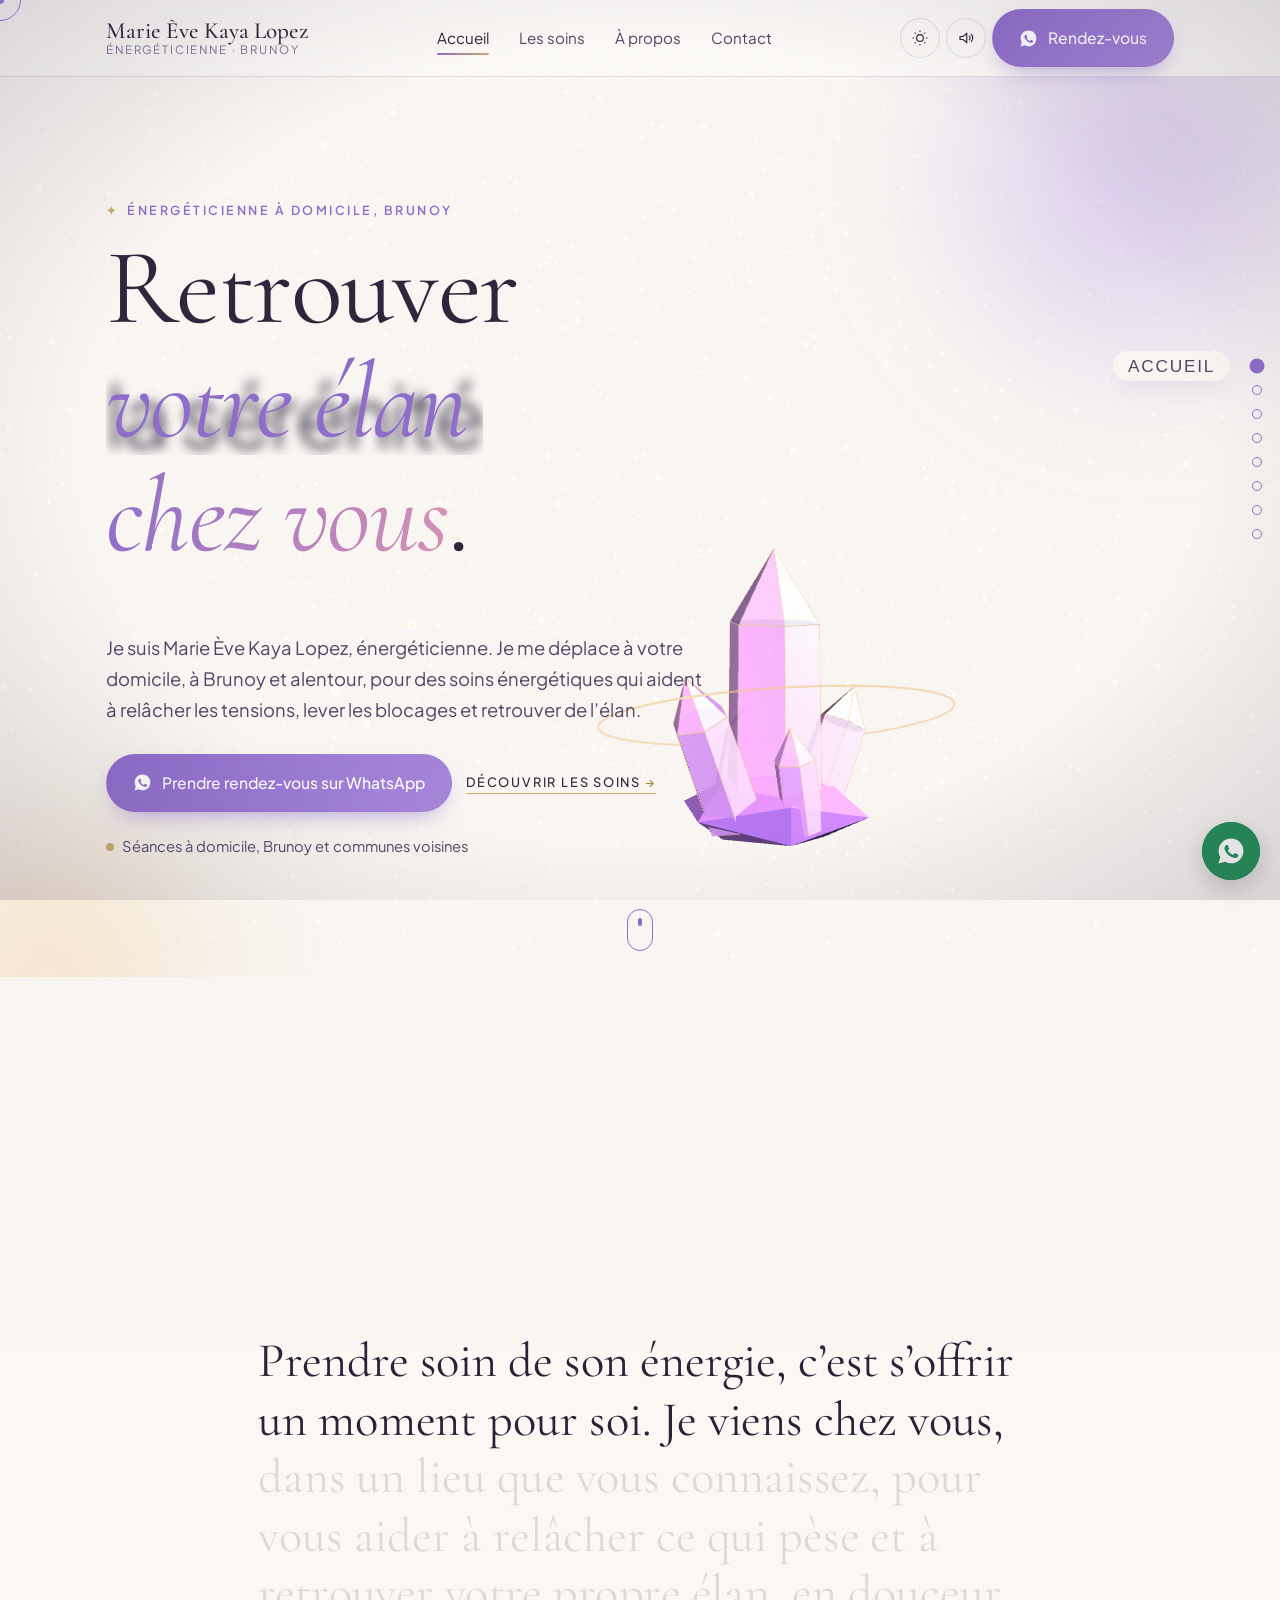
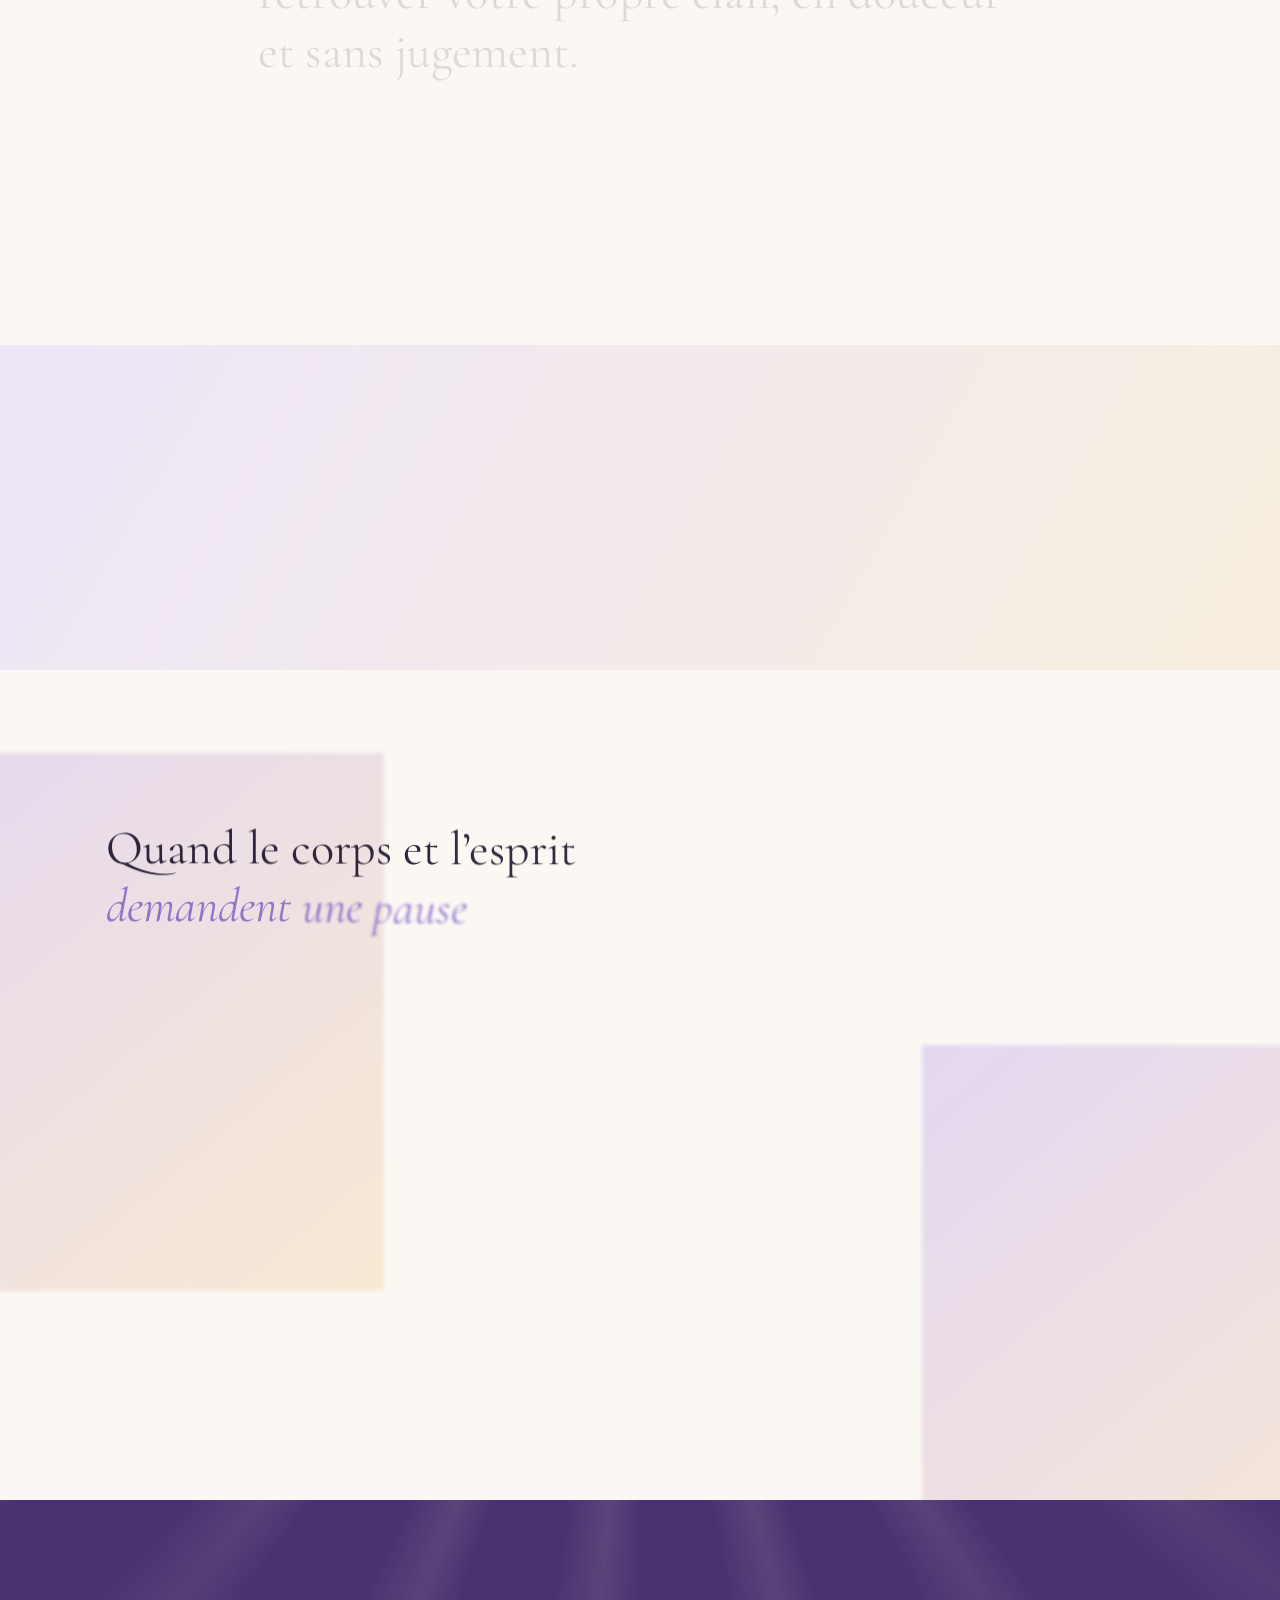
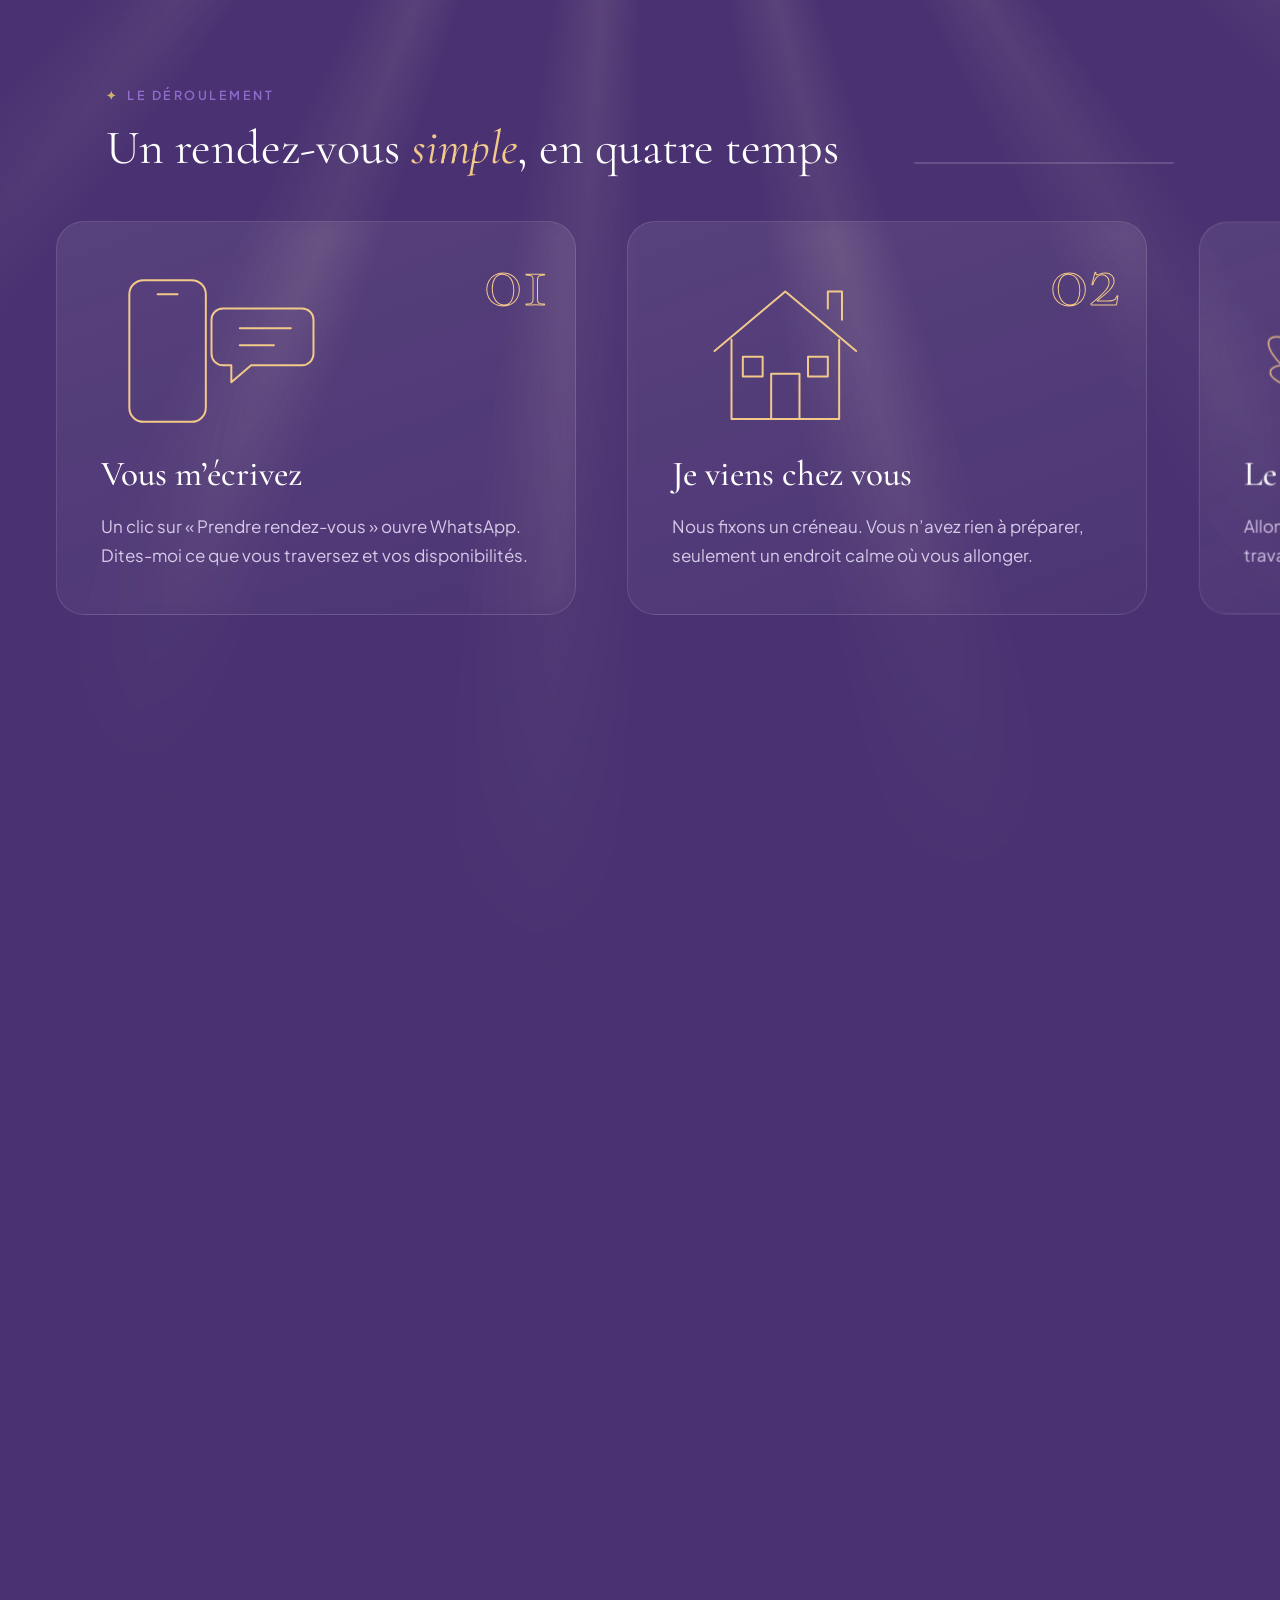
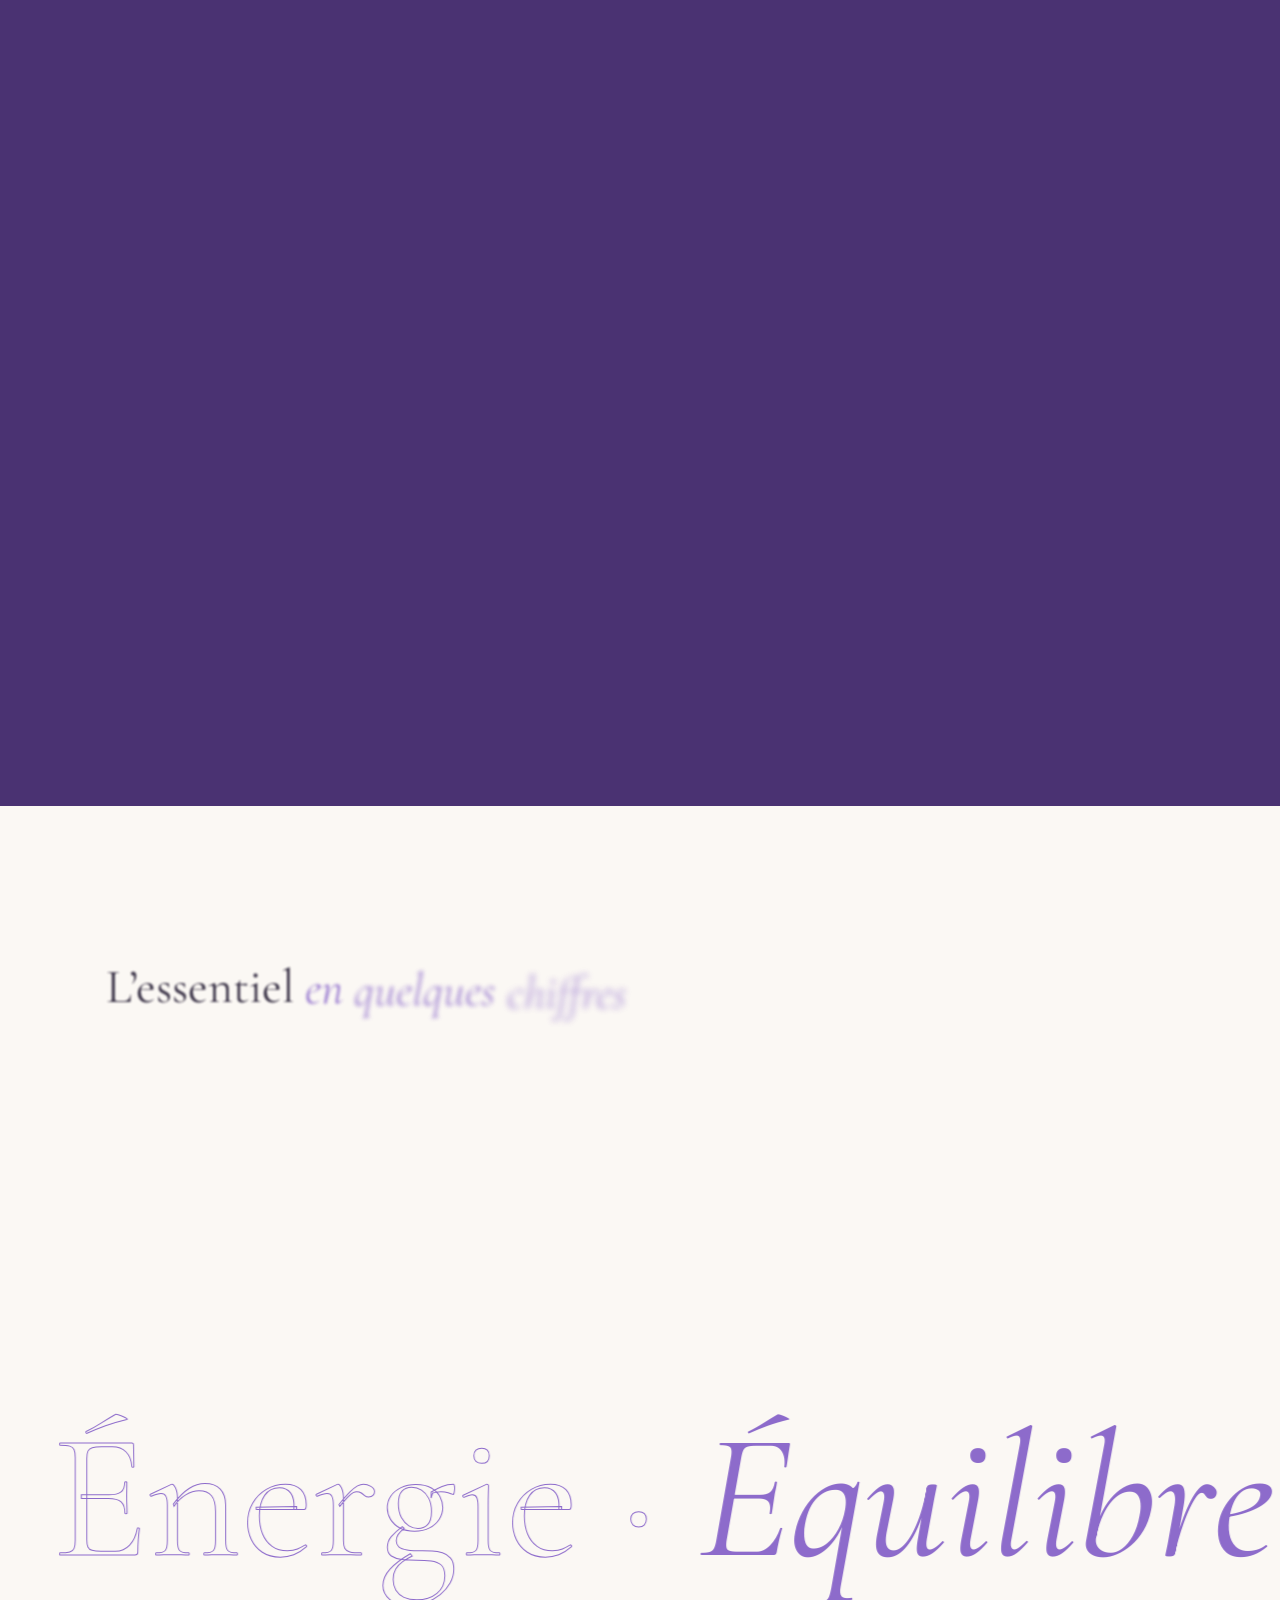
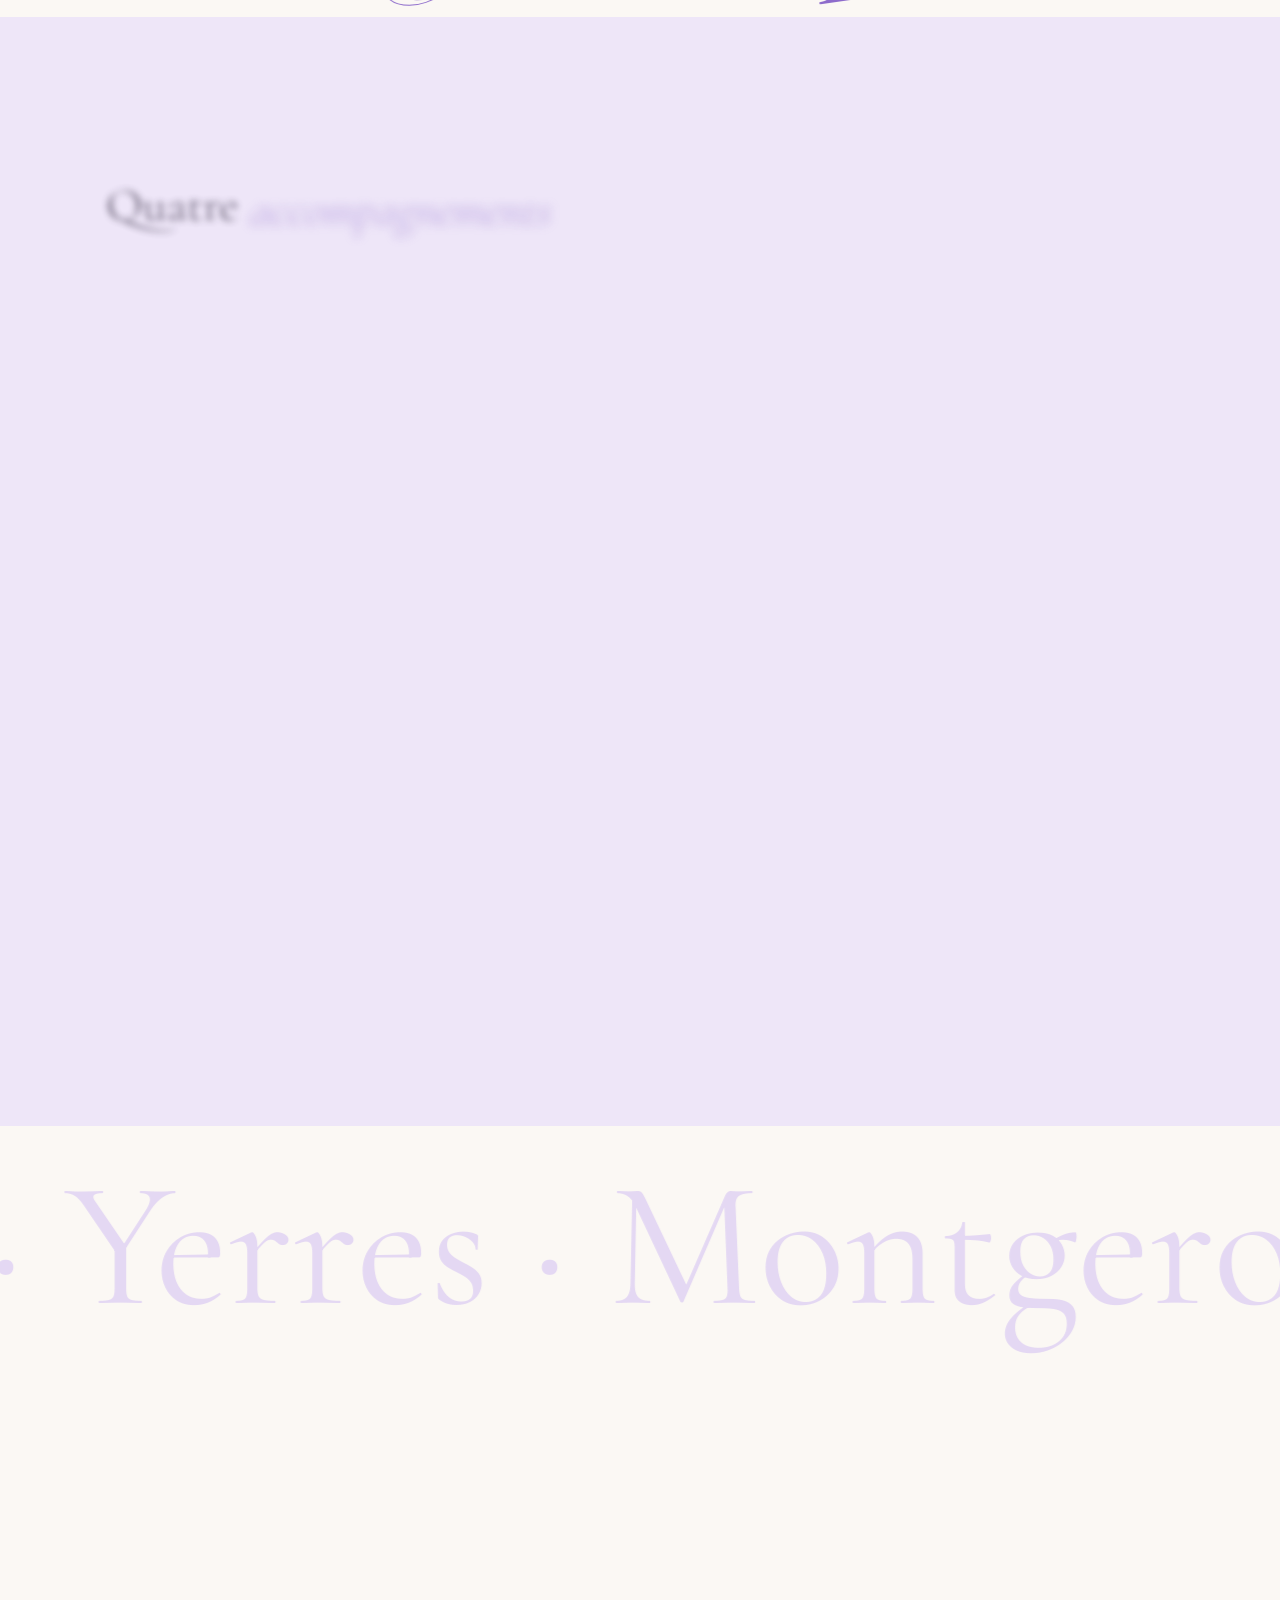
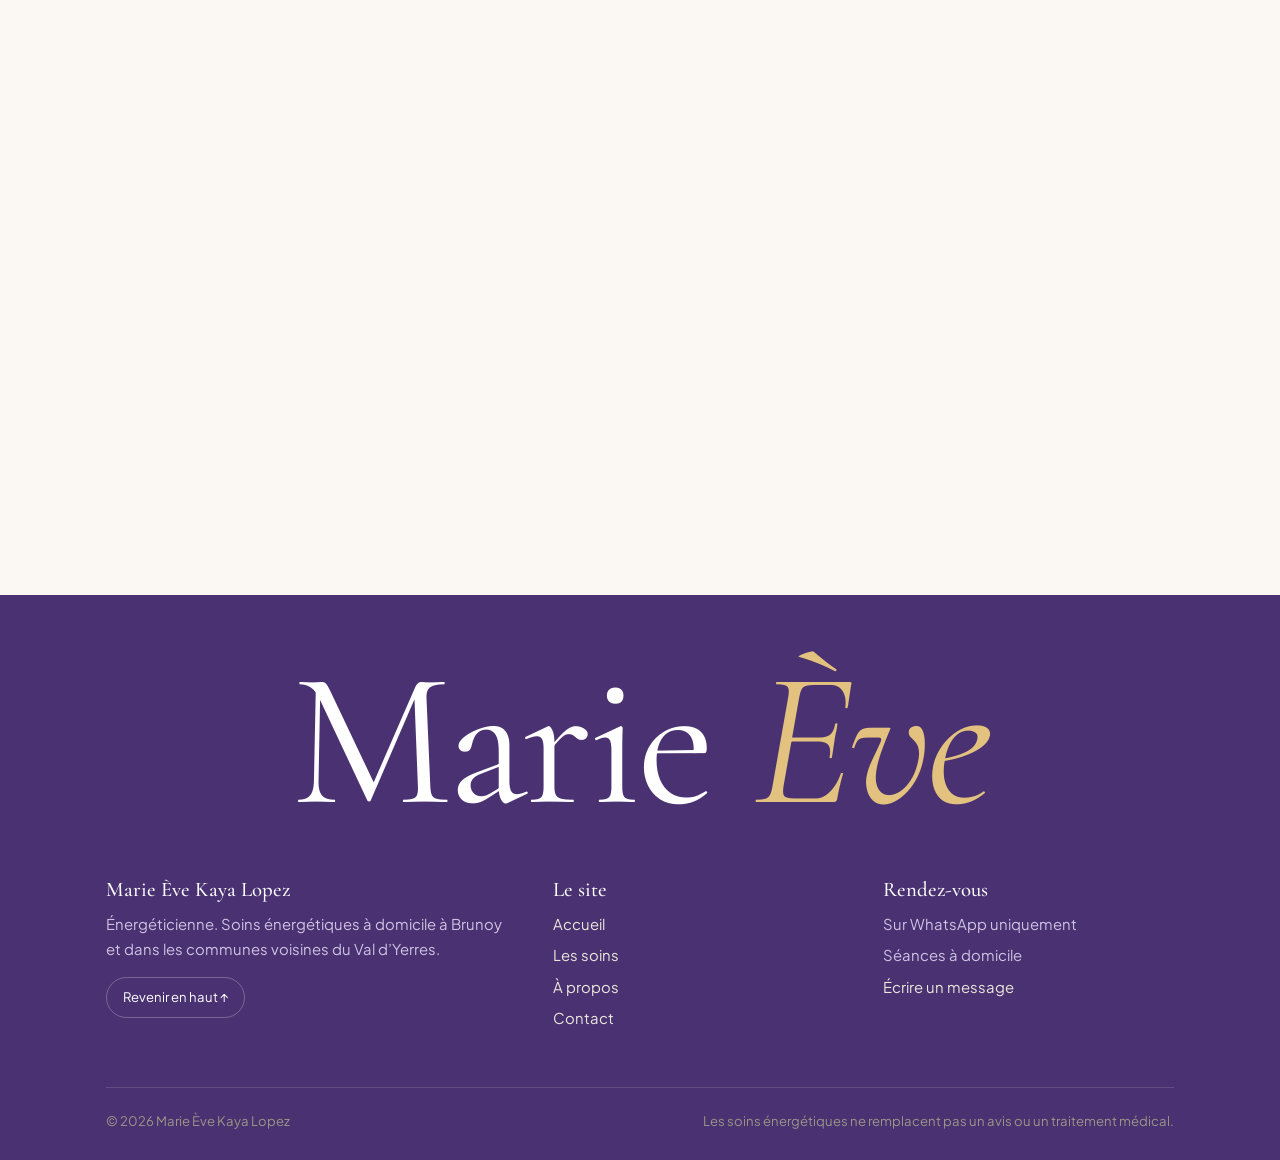
==== commit aef67a79: "Version studio : GSAP, Lenis, Three.js, Lottie et navigation sans rechargement - Préchargeur (lotus " ====
--- a/index.html
+++ b/index.html
@@ -1,179 +1,282 @@
 <!DOCTYPE html>
-<html lang="fr" class="sans-js">
+<html lang="fr" class="sans-js" data-theme="clair">
 <head>
 <meta charset="UTF-8">
 <meta name="viewport" content="width=device-width, initial-scale=1">
 <title>Marie Ève Kaya Lopez — Énergéticienne à domicile à Brunoy</title>
 <meta name="description" content="Soins énergétiques à domicile à Brunoy et alentour (Essonne). Rendez-vous sur WhatsApp avec Marie Ève Kaya Lopez, énergéticienne.">
-<meta name="theme-color" content="#FAF8F5">
+<meta name="theme-color" content="#FBF8F4">
 <meta property="og:title" content="Marie Ève Kaya Lopez — Énergéticienne à domicile à Brunoy">
 <meta property="og:description" content="Soins énergétiques à domicile à Brunoy et alentour (Essonne). Rendez-vous sur WhatsApp avec Marie Ève Kaya Lopez, énergéticienne.">
 <meta property="og:type" content="website">
 <meta property="og:locale" content="fr_FR">
 <link rel="preconnect" href="https://fonts.googleapis.com">
 <link rel="preconnect" href="https://fonts.gstatic.com" crossorigin>
-<link href="https://fonts.googleapis.com/css2?family=Cormorant+Garamond:ital,wght@0,400;0,500;1,400;1,500&family=Plus+Jakarta+Sans:wght@400;500;600&display=swap" rel="stylesheet">
+<link href="https://fonts.googleapis.com/css2?family=Cormorant+Garamond:ital,wght@0,300;0,400;0,500;1,300;1,400;1,500&family=Plus+Jakarta+Sans:wght@300;400;500;600&display=swap" rel="stylesheet">
 <link rel="stylesheet" href="assets/style.css">
+<script>
+(function(d){d.classList.remove("sans-js");
+var calme=window.matchMedia&&matchMedia("(prefers-reduced-motion: reduce)").matches;
+if(!calme)d.classList.add("js-anim");
+try{var t=localStorage.getItem("me-theme");if(t)d.setAttribute("data-theme",t);
+if(sessionStorage.getItem("me-vu")==="1")d.classList.add("deja-vu");}catch(e){}})(document.documentElement);
+</script>
 </head>
 <body>
-<div class="rideau" aria-hidden="true"><span>Marie Ève</span></div>
-<div class="lueur" aria-hidden="true"></div>
+<svg width="0" height="0" style="position:absolute" aria-hidden="true" focusable="false">
+  <filter id="goo"><feGaussianBlur in="SourceGraphic" stdDeviation="14" result="f"/><feColorMatrix in="f" mode="matrix" values="1 0 0 0 0  0 1 0 0 0  0 0 1 0 0  0 0 0 22 -9"/></filter>
+  <filter id="liquide" x="-10%" y="-10%" width="120%" height="120%"><feTurbulence id="liquide-bruit" type="fractalNoise" baseFrequency="0.008 0.012" numOctaves="2" seed="3"/><feDisplacementMap id="liquide-dep" in="SourceGraphic" scale="18" xChannelSelector="R" yChannelSelector="G"/></filter>
+  <filter id="distorsion" x="-10%" y="-10%" width="120%" height="120%"><feTurbulence type="turbulence" baseFrequency="0.012 0.04" numOctaves="2" seed="8"/><feDisplacementMap id="distorsion-dep" in="SourceGraphic" scale="0" xChannelSelector="R" yChannelSelector="B"/></filter>
+</svg>
+
+<div class="chargeur" aria-hidden="true">
+  <div class="chargeur__lotus"></div>
+  <div class="chargeur__nom">Marie Ève</div>
+  <div class="chargeur__metier">Énergéticienne · Brunoy</div>
+  <div class="chargeur__compteur">0</div>
+  <div class="chargeur__barre"><i></i></div>
+</div>
+<div class="volets" aria-hidden="true"><i></i><i></i><svg class="volets__logo" viewBox="0 0 120 120" aria-hidden="true"><circle cx="60" cy="60" r="56"/><path d="M30 84V38l18 30 18-30v46"/><path d="M90 38H74v46h16M74 61h13M80 28l6-6"/></svg><div class="volets__titre"></div></div>
+<div class="barre-chargement" aria-hidden="true"></div>
+<div class="grain" aria-hidden="true"></div>
+<div class="vignette" aria-hidden="true"></div>
+<div class="projecteur" aria-hidden="true"></div>
+<canvas class="trainee" aria-hidden="true"></canvas>
+<div class="curseur" aria-hidden="true"><span class="curseur__anneau"><em class="curseur__texte"></em></span><span class="curseur__point"></span></div>
 <div class="progression" aria-hidden="true"></div>
+<nav class="reperes" aria-label="Position dans la page"></nav>
 
 <header class="entete">
   <div class="conteneur">
-    <a class="marque" href="index.html">
+    <a class="marque" href="index.html" data-lien data-curseur="Accueil">
       <strong>Marie Ève Kaya Lopez</strong>
       <span>Énergéticienne · Brunoy</span>
     </a>
-    <button class="burger" id="burger" aria-expanded="false" aria-controls="menu">Menu</button>
     <nav class="menu" id="menu" aria-label="Navigation principale">
-      <a href="index.html" aria-current="page">Accueil</a>
-      <a href="soins.html">Les soins</a>
-      <a href="a-propos.html">À propos</a>
-      <a href="contact.html">Contact</a>
-      <a class="bouton bouton--wa" href="contact.html" data-wa=""><svg viewBox="0 0 24 24" fill="currentColor" aria-hidden="true"><path d="M12.04 2C6.58 2 2.13 6.45 2.13 11.91c0 1.75.46 3.45 1.32 4.95L2 22l5.28-1.38a9.9 9.9 0 0 0 4.76 1.21h.01c5.46 0 9.91-4.45 9.91-9.91C21.96 6.45 17.5 2 12.04 2zm5.8 14.16c-.24.68-1.42 1.32-1.95 1.36-.5.05-.98.23-3.3-.69-2.79-1.1-4.55-3.94-4.69-4.12-.13-.18-1.11-1.48-1.11-2.82 0-1.34.7-2 .95-2.27.25-.27.54-.34.72-.34.18 0 .36 0 .52.01.17.01.39-.06.61.47.23.55.77 1.9.84 2.04.07.14.11.3.02.48-.09.18-.14.29-.27.45-.14.16-.29.36-.41.48-.14.14-.28.29-.12.56.16.27.71 1.17 1.52 1.9 1.05.93 1.93 1.22 2.2 1.36.27.14.43.11.59-.07.16-.18.68-.79.86-1.07.18-.27.36-.22.61-.13.25.09 1.59.75 1.86.89.27.14.45.2.52.32.07.11.07.66-.17 1.34z"/></svg><span>Rendez-vous</span></a>
+      <a href="index.html" data-lien aria-current="page"><span class="roule"><span>Accueil</span><span>Accueil</span></span></a>
+      <a href="soins.html" data-lien><span class="roule"><span>Les soins</span><span>Les soins</span></span></a>
+      <a href="a-propos.html" data-lien><span class="roule"><span>À propos</span><span>À propos</span></span></a>
+      <a href="contact.html" data-lien><span class="roule"><span>Contact</span><span>Contact</span></span></a>
+      <span class="menu__indic" aria-hidden="true"></span>
     </nav>
+    <div class="outils">
+      <button class="outil outil--theme" type="button" aria-label="Changer de mode clair ou sombre" data-curseur="Mode"><svg class="soleil" viewBox="0 0 24 24" fill="none" stroke="currentColor" stroke-width="1.5"><circle cx="12" cy="12" r="4.5"/><path d="M12 2v2M12 20v2M2 12h2M20 12h2M4.9 4.9l1.4 1.4M17.7 17.7l1.4 1.4M4.9 19.1l1.4-1.4M17.7 6.3l1.4-1.4"/></svg><svg class="lune" viewBox="0 0 24 24" fill="none" stroke="currentColor" stroke-width="1.5"><path d="M20 14.5A8 8 0 1 1 9.5 4a6.5 6.5 0 0 0 10.5 10.5z"/></svg></button>
+      <button class="outil outil--son" type="button" aria-pressed="false" aria-label="Activer les sons" data-curseur="Son"><svg viewBox="0 0 24 24" fill="none" stroke="currentColor" stroke-width="1.5"><path d="M4 10v4h4l5 4V6L8 10H4z"/><path class="onde-son" d="M16 9a4 4 0 0 1 0 6M18.5 6.5a7.5 7.5 0 0 1 0 11"/></svg></button>
+      <a class="bouton bouton--wa bouton--entete" href="contact.html" data-wa="" data-curseur="WhatsApp" data-aimant><svg viewBox="0 0 24 24" fill="currentColor" aria-hidden="true"><path d="M12.04 2C6.58 2 2.13 6.45 2.13 11.91c0 1.75.46 3.45 1.32 4.95L2 22l5.28-1.38a9.9 9.9 0 0 0 4.76 1.21h.01c5.46 0 9.91-4.45 9.91-9.91C21.96 6.45 17.5 2 12.04 2zm5.8 14.16c-.24.68-1.42 1.32-1.95 1.36-.5.05-.98.23-3.3-.69-2.79-1.1-4.55-3.94-4.69-4.12-.13-.18-1.11-1.48-1.11-2.82 0-1.34.7-2 .95-2.27.25-.27.54-.34.72-.34.18 0 .36 0 .52.01.17.01.39-.06.61.47.23.55.77 1.9.84 2.04.07.14.11.3.02.48-.09.18-.14.29-.27.45-.14.16-.29.36-.41.48-.14.14-.28.29-.12.56.16.27.71 1.17 1.52 1.9 1.05.93 1.93 1.22 2.2 1.36.27.14.43.11.59-.07.16-.18.68-.79.86-1.07.18-.27.36-.22.61-.13.25.09 1.59.75 1.86.89.27.14.45.2.52.32.07.11.07.66-.17 1.34z"/></svg><span class="roule"><span>Rendez-vous</span><span>Rendez-vous</span></span></a>
+      <button class="burger" id="burger" type="button" aria-expanded="false" aria-controls="menu-mobile" aria-label="Ouvrir le menu"><i></i><i></i><i></i></button>
+    </div>
   </div>
 </header>
 
-<main>
-
-<section class="ouverture ouverture--accueil">
-  <canvas class="etincelles" aria-hidden="true"></canvas>
-  <div class="halo halo--1" data-profondeur="30" aria-hidden="true"></div><div class="halo halo--2" data-profondeur="-40" aria-hidden="true"></div><div class="halo halo--3" data-profondeur="60" aria-hidden="true"></div>
+<div class="menu-mobile" id="menu-mobile">
+  <a href="index.html" data-lien aria-current="page"><span>Accueil</span></a>
+  <a href="soins.html" data-lien><span>Les soins</span></a>
+  <a href="a-propos.html" data-lien><span>À propos</span></a>
+  <a href="contact.html" data-lien><span>Contact</span></a>
+  <a class="bouton bouton--wa" href="contact.html" data-wa="" data-curseur="WhatsApp" data-aimant><svg viewBox="0 0 24 24" fill="currentColor" aria-hidden="true"><path d="M12.04 2C6.58 2 2.13 6.45 2.13 11.91c0 1.75.46 3.45 1.32 4.95L2 22l5.28-1.38a9.9 9.9 0 0 0 4.76 1.21h.01c5.46 0 9.91-4.45 9.91-9.91C21.96 6.45 17.5 2 12.04 2zm5.8 14.16c-.24.68-1.42 1.32-1.95 1.36-.5.05-.98.23-3.3-.69-2.79-1.1-4.55-3.94-4.69-4.12-.13-.18-1.11-1.48-1.11-2.82 0-1.34.7-2 .95-2.27.25-.27.54-.34.72-.34.18 0 .36 0 .52.01.17.01.39-.06.61.47.23.55.77 1.9.84 2.04.07.14.11.3.02.48-.09.18-.14.29-.27.45-.14.16-.29.36-.41.48-.14.14-.28.29-.12.56.16.27.71 1.17 1.52 1.9 1.05.93 1.93 1.22 2.2 1.36.27.14.43.11.59-.07.16-.18.68-.79.86-1.07.18-.27.36-.22.61-.13.25.09 1.59.75 1.86.89.27.14.45.2.52.32.07.11.07.66-.17 1.34z"/></svg><span class="roule"><span>Prendre rendez-vous</span><span>Prendre rendez-vous</span></span></a>
+  <p>Séances à domicile, Brunoy et alentour</p>
+</div>
+
+<main id="contenu" data-page="accueil">
+
+<section class="ouverture ouverture--accueil" data-repere="Accueil">
+  <canvas class="scene3d" aria-hidden="true"></canvas>
+  <div class="halo halo--1" aria-hidden="true"></div><div class="halo halo--2" aria-hidden="true"></div>
   <div class="conteneur">
     <div class="ouverture__texte">
-      <span class="surtitre">Énergéticienne à domicile, Brunoy</span>
-      <h1><span class="monte"><span>Retrouver l’équilibre,</span></span><span class="monte"><span><em>chez vous</em>, en toute</span></span><span class="monte"><span>sérénité.</span></span></h1>
-      <p class="chapeau">Je suis Marie Ève Kaya Lopez, énergéticienne. Je me déplace à votre domicile, à Brunoy et alentour, pour des soins énergétiques qui aident à relâcher les tensions, lever les blocages et retrouver de l’élan.</p>
-      <div class="actions">
-        <a class="bouton bouton--wa" href="contact.html" data-wa=""><svg viewBox="0 0 24 24" fill="currentColor" aria-hidden="true"><path d="M12.04 2C6.58 2 2.13 6.45 2.13 11.91c0 1.75.46 3.45 1.32 4.95L2 22l5.28-1.38a9.9 9.9 0 0 0 4.76 1.21h.01c5.46 0 9.91-4.45 9.91-9.91C21.96 6.45 17.5 2 12.04 2zm5.8 14.16c-.24.68-1.42 1.32-1.95 1.36-.5.05-.98.23-3.3-.69-2.79-1.1-4.55-3.94-4.69-4.12-.13-.18-1.11-1.48-1.11-2.82 0-1.34.7-2 .95-2.27.25-.27.54-.34.72-.34.18 0 .36 0 .52.01.17.01.39-.06.61.47.23.55.77 1.9.84 2.04.07.14.11.3.02.48-.09.18-.14.29-.27.45-.14.16-.29.36-.41.48-.14.14-.28.29-.12.56.16.27.71 1.17 1.52 1.9 1.05.93 1.93 1.22 2.2 1.36.27.14.43.11.59-.07.16-.18.68-.79.86-1.07.18-.27.36-.22.61-.13.25.09 1.59.75 1.86.89.27.14.45.2.52.32.07.11.07.66-.17 1.34z"/></svg><span>Prendre rendez-vous sur WhatsApp</span></a>
-        <a class="lien-fleche" href="soins.html">Découvrir les soins</a>
+      <span class="surtitre" data-r="masque">Énergéticienne à domicile, Brunoy</span>
+      <h1 class="titre-xxl" data-xxl>
+        <span class="ligne">Retrouver</span>
+        <span class="ligne"><span class="mot-change" data-mots="l’équilibre|la sérénité|votre élan|la clarté"><span class="italique">l’équilibre</span></span></span>
+        <span class="ligne"><em class="degrade-anime">chez vous</em>.</span>
+      </h1>
+      <p class="chapeau" data-r="monte">Je suis Marie Ève Kaya Lopez, énergéticienne. Je me déplace à votre domicile, à Brunoy et alentour, pour des soins énergétiques qui aident à relâcher les tensions, lever les blocages et retrouver de l’élan.</p>
+      <div class="actions" data-r="monte">
+        <a class="bouton bouton--wa" href="contact.html" data-wa="" data-curseur="WhatsApp" data-aimant><svg viewBox="0 0 24 24" fill="currentColor" aria-hidden="true"><path d="M12.04 2C6.58 2 2.13 6.45 2.13 11.91c0 1.75.46 3.45 1.32 4.95L2 22l5.28-1.38a9.9 9.9 0 0 0 4.76 1.21h.01c5.46 0 9.91-4.45 9.91-9.91C21.96 6.45 17.5 2 12.04 2zm5.8 14.16c-.24.68-1.42 1.32-1.95 1.36-.5.05-.98.23-3.3-.69-2.79-1.1-4.55-3.94-4.69-4.12-.13-.18-1.11-1.48-1.11-2.82 0-1.34.7-2 .95-2.27.25-.27.54-.34.72-.34.18 0 .36 0 .52.01.17.01.39-.06.61.47.23.55.77 1.9.84 2.04.07.14.11.3.02.48-.09.18-.14.29-.27.45-.14.16-.29.36-.41.48-.14.14-.28.29-.12.56.16.27.71 1.17 1.52 1.9 1.05.93 1.93 1.22 2.2 1.36.27.14.43.11.59-.07.16-.18.68-.79.86-1.07.18-.27.36-.22.61-.13.25.09 1.59.75 1.86.89.27.14.45.2.52.32.07.11.07.66-.17 1.34z"/></svg><span class="roule"><span>Prendre rendez-vous sur WhatsApp</span><span>Prendre rendez-vous sur WhatsApp</span></span></a>
+        <a class="lien-fleche" href="soins.html" data-lien data-curseur="Voir">Découvrir les soins</a>
       </div>
-      <p class="lieu">Séances à domicile, Brunoy et communes voisines</p>
-    </div>
-    <!-- >>> PHOTO : remplacer ce bloc par <img src="assets/marie-eve.jpg" alt="Marie Ève Kaya Lopez"> -->
+      <p class="lieu" data-r="fondu">Séances à domicile, Brunoy et communes voisines</p>
+    </div>
     <div class="scene" data-profondeur="-18">
       <div class="aura" aria-hidden="true"></div>
-      <div class="orbite" aria-hidden="true"><i></i><i></i><i></i></div>
-      <div class="portrait relief" role="img" aria-label="Emplacement de la photo de Marie Ève">
+      <div class="gouttes" aria-hidden="true"><i></i><i></i><i></i><i></i></div>
+      <svg class="cercle-texte" viewBox="0 0 200 200" aria-hidden="true"><defs><path id="cercle-chemin" d="M100,100 m-88,0 a88,88 0 1,1 176,0 a88,88 0 1,1 -176,0"/></defs><text><textPath href="#cercle-chemin">Énergéticienne · À domicile · Brunoy · Val d’Yerres · </textPath></text></svg>
+      <!-- >>> PHOTO : remplacer .portrait__image par <img class="portrait__image" src="assets/marie-eve.jpg" alt="Marie Ève Kaya Lopez"> -->
+      <div class="portrait" role="img" aria-label="Emplacement de la photo de Marie Ève" data-curseur="Respirer" data-relief>
+        <div class="portrait__image"></div>
         <div><span>M È</span>Photo de Marie Ève<br>à ajouter</div>
+        <i class="portrait__reflet"></i>
       </div>
     </div>
   </div>
-  <a class="descendre" href="#suite" aria-label="Faire défiler"><span></span></a>
-</section>
-
-<div class="defile" aria-hidden="true"><div class="defile__piste"><span>Apaiser</span><i>✦</i><span>Libérer</span><i>✦</i><span>Rayonner</span><i>✦</i><span>Se recentrer</span><i>✦</i><span>Respirer</span><i>✦</i><span>Renaître</span><i>✦</i><span>Apaiser</span><i>✦</i><span>Libérer</span><i>✦</i><span>Rayonner</span><i>✦</i><span>Se recentrer</span><i>✦</i><span>Respirer</span><i>✦</i><span>Renaître</span><i>✦</i><span>Apaiser</span><i>✦</i><span>Libérer</span><i>✦</i><span>Rayonner</span><i>✦</i><span>Se recentrer</span><i>✦</i><span>Respirer</span><i>✦</i><span>Renaître</span><i>✦</i></div></div>
-
-<section class="intentions" id="suite" aria-label="Ce que les soins vous apportent">
+  <a class="descendre" href="#manifeste" aria-label="Faire défiler"><span></span></a>
+</section>
+
+<div class="defile" aria-hidden="true" data-r="fondu"><div class="defile__piste" data-sens="1"><span>Apaiser</span><i>✦</i><span>Libérer</span><i>✦</i><span>Rayonner</span><i>✦</i><span>Se recentrer</span><i>✦</i><span>Respirer</span><i>✦</i><span>Renaître</span><i>✦</i><span>Apaiser</span><i>✦</i><span>Libérer</span><i>✦</i><span>Rayonner</span><i>✦</i><span>Se recentrer</span><i>✦</i><span>Respirer</span><i>✦</i><span>Renaître</span><i>✦</i><span>Apaiser</span><i>✦</i><span>Libérer</span><i>✦</i><span>Rayonner</span><i>✦</i><span>Se recentrer</span><i>✦</i><span>Respirer</span><i>✦</i><span>Renaître</span><i>✦</i></div></div>
+
+<section class="manifeste" id="manifeste" data-repere="Manifeste">
+  <div class="conteneur">
+    <span class="surtitre" data-r="masque">Mon approche</span>
+    <!-- >>> TEXTE PROVISOIRE : à valider avec Marie Ève -->
+    <p class="texte-revele" data-revele>Prendre soin de son énergie, c’est s’offrir un moment pour soi. Je viens chez vous, dans un lieu que vous connaissez, pour vous aider à relâcher ce qui pèse et à retrouver votre propre élan, en douceur et sans jugement.</p>
+  </div>
+</section>
+
+<section class="intentions fond-anime" aria-label="Ce que les soins vous apportent" data-repere="Bienfaits">
   <div class="conteneur">
     <ul>
-      <li class="paraitre"><svg viewBox="0 0 32 32" fill="none" stroke="currentColor" stroke-width="1.2" stroke-linecap="round" aria-hidden="true"><circle cx="16" cy="16" r="6"/><line x1="25.0" y1="16.0" x2="29.0" y2="16.0"/><line x1="22.4" y1="22.4" x2="25.2" y2="25.2"/><line x1="16.0" y1="25.0" x2="16.0" y2="29.0"/><line x1="9.6" y1="22.4" x2="6.8" y2="25.2"/><line x1="7.0" y1="16.0" x2="3.0" y2="16.0"/><line x1="9.6" y1="9.6" x2="6.8" y2="6.8"/><line x1="16.0" y1="7.0" x2="16.0" y2="3.0"/><line x1="22.4" y1="9.6" x2="25.2" y2="6.8"/></svg><strong>Apaiser</strong><p>Relâcher le stress et les tensions accumulées.</p></li>
-      <li class="paraitre"><svg viewBox="0 0 32 32" fill="none" stroke="currentColor" stroke-width="1.2" stroke-linecap="round" aria-hidden="true"><path d="M3 16c4-6 8.5-9 13-9s9 3 13 9c-4 6-8.5 9-13 9S7 22 3 16z"/><circle cx="16" cy="16" r="4.5"/></svg><strong>Comprendre</strong><p>Mettre des mots sur ce qui bloque.</p></li>
-      <li class="paraitre"><svg viewBox="0 0 32 32" fill="none" stroke="currentColor" stroke-width="1.2" stroke-linecap="round" aria-hidden="true"><path d="M21 4.5A12 12 0 1 0 27.5 21 10 10 0 0 1 21 4.5z"/></svg><strong>Libérer</strong><p>Laisser partir les mémoires qui pèsent.</p></li>
-      <li class="paraitre"><svg viewBox="0 0 32 32" fill="none" stroke="currentColor" stroke-width="1.2" stroke-linecap="round" aria-hidden="true"><path d="M16 3l2.6 10.4L29 16l-10.4 2.6L16 29l-2.6-10.4L3 16l10.4-2.6z"/></svg><strong>Rayonner</strong><p>Retrouver de l’élan et de la clarté.</p></li>
+      <li data-r="descend" data-relief><div class="neumo"><svg class="dessine" viewBox="0 0 32 32" fill="none" stroke="currentColor" stroke-width="1.2" stroke-linecap="round" aria-hidden="true"><circle cx="16" cy="16" r="6"/><line x1="25.0" y1="16.0" x2="29.0" y2="16.0"/><line x1="22.4" y1="22.4" x2="25.2" y2="25.2"/><line x1="16.0" y1="25.0" x2="16.0" y2="29.0"/><line x1="9.6" y1="22.4" x2="6.8" y2="25.2"/><line x1="7.0" y1="16.0" x2="3.0" y2="16.0"/><line x1="9.6" y1="9.6" x2="6.8" y2="6.8"/><line x1="16.0" y1="7.0" x2="16.0" y2="3.0"/><line x1="22.4" y1="9.6" x2="25.2" y2="6.8"/></svg></div><strong>Apaiser</strong><p>Relâcher le stress et les tensions accumulées.</p></li>
+      <li data-r="descend" data-relief><div class="neumo"><svg class="dessine" viewBox="0 0 32 32" fill="none" stroke="currentColor" stroke-width="1.2" stroke-linecap="round" aria-hidden="true"><path d="M3 16c4-6 8.5-9 13-9s9 3 13 9c-4 6-8.5 9-13 9S7 22 3 16z"/><circle cx="16" cy="16" r="4.5"/></svg></div><strong>Comprendre</strong><p>Mettre des mots sur ce qui bloque.</p></li>
+      <li data-r="descend" data-relief><div class="neumo"><svg class="dessine" viewBox="0 0 32 32" fill="none" stroke="currentColor" stroke-width="1.2" stroke-linecap="round" aria-hidden="true"><path d="M21 4.5A12 12 0 1 0 27.5 21 10 10 0 0 1 21 4.5z"/></svg></div><strong>Libérer</strong><p>Laisser partir les mémoires qui pèsent.</p></li>
+      <li data-r="descend" data-relief><div class="neumo"><svg class="dessine" viewBox="0 0 32 32" fill="none" stroke="currentColor" stroke-width="1.2" stroke-linecap="round" aria-hidden="true"><path d="M16 3l2.6 10.4L29 16l-10.4 2.6L16 29l-2.6-10.4L3 16l10.4-2.6z"/></svg></div><strong>Rayonner</strong><p>Retrouver de l’élan et de la clarté.</p></li>
     </ul>
   </div>
 </section>
 
-<section class="section">
-  <div class="conteneur">
-    <div class="entete-section paraitre">
-      <span class="surtitre">Pour qui ?</span>
-      <h2>Quand le corps et l’esprit <em>demandent une pause</em></h2>
-      <p class="chapeau">Les soins énergétiques accompagnent celles et ceux qui traversent une période difficile ou qui sentent que quelque chose les freine, sans toujours pouvoir dire quoi.</p>
+<section class="section" data-repere="Pour qui">
+  <div class="liquide-fond" aria-hidden="true"><i></i><i></i></div>
+  <div class="conteneur">
+    <div class="entete-section">
+      <span class="surtitre" data-r="masque">Pour qui ?</span>
+      <h2 data-titre>Quand le corps et l’esprit <em>demandent une pause</em></h2>
+      <p class="chapeau" data-r="monte">Les soins énergétiques accompagnent celles et ceux qui traversent une période difficile ou qui sentent que quelque chose les freine, sans toujours pouvoir dire quoi.</p>
     </div>
     <div class="grille grille-3">
-      <div class="carte relief paraitre"><span class="num">i.</span><h3>Fatigue et stress</h3><p>Un épuisement qui dure, un sommeil agité, l’impression de ne jamais vraiment se reposer.</p></div>
-      <div class="carte relief paraitre"><span class="num">ii.</span><h3>Blocages qui se répètent</h3><p>Les mêmes situations reviennent dans votre vie personnelle, affective ou professionnelle.</p></div>
-      <div class="carte relief paraitre"><span class="num">iii.</span><h3>Périodes de changement</h3><p>Deuil, séparation, déménagement, nouveau départ : un soutien pour traverser et se réaligner.</p></div>
-    </div>
-  </div>
-</section>
-
-<section class="section section--sable">
-  <div class="conteneur">
-    <div class="entete-section paraitre">
-      <span class="surtitre">Le déroulement</span>
-      <h2>Un rendez-vous <em>simple</em>, chez vous</h2>
-    </div>
-    <ol class="etapes">
-      <li class="paraitre"><h3>Vous m’écrivez sur WhatsApp</h3><p>Un clic sur « Prendre rendez-vous » ouvre la conversation. Dites-moi ce que vous traversez et vos disponibilités.</p></li>
-      <li class="paraitre"><h3>Je viens à votre domicile</h3><p>Nous fixons un créneau ensemble. Vous n’avez rien à préparer, seulement un endroit calme où vous allonger.</p></li>
-      <li class="paraitre"><h3>Le soin et l’échange</h3><p>Après le soin, je vous partage ce que j’ai perçu et quelques conseils pour les jours qui suivent.</p></li>
-    </ol>
-  </div>
-</section>
-
-<section class="section">
-  <div class="conteneur">
-    <div class="entete-section paraitre">
-      <span class="surtitre">Les soins</span>
-      <h2>Quatre accompagnements</h2>
+      <div class="carte" data-r="zoom" data-relief data-curseur="Ressentir"><i class="carte__reflet"></i><span class="num">i.</span><h3>Fatigue et stress</h3><p>Un épuisement qui dure, un sommeil agité, l’impression de ne jamais vraiment se reposer.</p></div>
+      <div class="carte" data-r="zoom" data-relief data-curseur="Ressentir"><i class="carte__reflet"></i><span class="num">ii.</span><h3>Blocages qui se répètent</h3><p>Les mêmes situations reviennent dans votre vie personnelle, affective ou professionnelle.</p></div>
+      <div class="carte" data-r="zoom" data-relief data-curseur="Ressentir"><i class="carte__reflet"></i><span class="num">iii.</span><h3>Périodes de changement</h3><p>Deuil, séparation, déménagement, nouveau départ : un soutien pour traverser et se réaligner.</p></div>
+    </div>
+  </div>
+</section>
+
+<section class="recit" data-repere="Le déroulement" data-recit>
+  <div class="recit__epingle">
+    <div class="rayons" aria-hidden="true"></div>
+    <div class="recit__entete">
+      <div><span class="surtitre">Le déroulement</span><h2>Un rendez-vous <em>simple</em>, en quatre temps</h2></div>
+      <div class="recit__barre" aria-hidden="true"><i></i></div>
+    </div>
+    <div class="recit__piste">
+        <article class="recit__panneau">
+          <span class="recit__num">01</span>
+          <div class="recit__illu"><svg viewBox="0 0 160 120"><rect x="20" y="10" width="54" height="100" rx="10"/><line x1="40" y1="20" x2="54" y2="20"/><path d="M86 30h56a8 8 0 0 1 8 8v24a8 8 0 0 1-8 8h-36l-14 12v-12h-6a8 8 0 0 1-8-8V38a8 8 0 0 1 8-8z"/><line x1="98" y1="44" x2="134" y2="44"/><line x1="98" y1="56" x2="122" y2="56"/></svg></div>
+          <h3>Vous m’écrivez</h3><p>Un clic sur « Prendre rendez-vous » ouvre WhatsApp. Dites-moi ce que vous traversez et vos disponibilités.</p>
+        </article>
+        <article class="recit__panneau">
+          <span class="recit__num">02</span>
+          <div class="recit__illu"><svg viewBox="0 0 160 120"><path d="M30 60L80 18l50 42"/><path d="M42 52v56h76V52"/><rect x="70" y="76" width="20" height="32"/><rect x="50" y="64" width="14" height="14"/><rect x="96" y="64" width="14" height="14"/><path d="M110 30v-12h10v20"/></svg></div>
+          <h3>Je viens chez vous</h3><p>Nous fixons un créneau. Vous n’avez rien à préparer, seulement un endroit calme où vous allonger.</p>
+        </article>
+        <article class="recit__panneau">
+          <span class="recit__num">03</span>
+          <div class="recit__illu"><div class="recit__lotus" data-lotus></div></div>
+          <h3>Le soin</h3><p>Allongé·e et habillé·e, vous vous laissez aller. Je travaille en douceur sur vos énergies, à votre rythme.</p>
+        </article>
+        <article class="recit__panneau">
+          <span class="recit__num">04</span>
+          <div class="recit__illu"><svg viewBox="0 0 160 120"><path d="M20 90h120"/><path d="M45 90a35 35 0 0 1 70 0"/><line x1="121.3" y1="75.0" x2="134.5" y2="70.2"/><line x1="111.1" y1="58.9" x2="121.0" y2="49.0"/><line x1="95.0" y1="48.7" x2="99.8" y2="35.5"/><line x1="76.2" y1="46.2" x2="74.9" y2="32.2"/><line x1="58.0" y1="51.9" x2="51.0" y2="39.8"/><line x1="44.0" y1="64.8" x2="32.5" y2="56.7"/><path d="M40 104h80M60 114h40"/></svg></div>
+          <h3>Et après</h3><p>Je vous partage ce que j’ai perçu et quelques conseils simples pour les jours qui suivent.</p>
+        </article>
+    </div>
+  </div>
+</section>
+
+<section class="section" data-repere="En bref">
+  <div class="conteneur">
+    <div class="entete-section">
+      <span class="surtitre" data-r="masque">En bref</span>
+      <h2 data-titre>L’essentiel <em>en quelques chiffres</em></h2>
+    </div>
+    <!-- >>> CHIFFRES : tirés du contenu du site, à mettre à jour si les soins ou la zone changent -->
+    <div class="chiffres">
+      <div class="chiffre" data-r="monte"><span class="compteur" data-compte="4">0</span><p>soins énergétiques proposés</p><div class="jauge" style="--v:100%"><i></i></div></div>
+      <div class="chiffre" data-r="monte"><span class="compteur" data-compte="8">0</span><p>communes autour de Brunoy</p><div class="jauge" style="--v:80%"><i></i></div></div>
+      <div class="chiffre" data-r="monte"><span class="compteur" data-compte="60" data-suffixe=" min">0</span><p>environ par séance</p><div class="jauge" style="--v:60%"><i></i></div></div>
+      <div class="chiffre" data-r="monte"><span class="compteur" data-compte="0" data-depart="30" data-suffixe=" km">30</span><p>à faire pour vous : je viens chez vous</p><div class="jauge" style="--v:4%"><i></i></div></div>
+    </div>
+  </div>
+</section>
+
+<div class="titre-glisse" aria-hidden="true" data-glisse="-1">Énergie · <em>Équilibre</em> · Lumière · <em>Sérénité</em> ·</div>
+
+<section class="section section--sable" data-repere="Les soins">
+  <div class="conteneur">
+    <div class="entete-section">
+      <span class="surtitre" data-r="masque">Les soins</span>
+      <h2 data-titre>Quatre <em>accompagnements</em></h2>
     </div>
     <div class="grille grille-2">
-      <div class="carte relief paraitre"><span class="num">01</span><h3>Libération de mémoire cellulaire</h3><p>Un travail en douceur sur ce que le corps garde en mémoire : émotions anciennes, peurs, schémas familiaux qui se répètent.</p></div>
-      <div class="carte relief paraitre"><span class="num">02</span><h3>Soin Shamballa</h3><p>Un soin énergétique complet, reçu allongé et habillé, pour rééquilibrer l’ensemble de vos énergies.</p></div>
-      <div class="carte relief paraitre"><span class="num">03</span><h3>Accompagnement Ho’oponopono</h3><p>Une pratique d’origine hawaïenne de réconciliation et de pardon, avec soi-même et avec les autres.</p></div>
-      <div class="carte relief paraitre"><span class="num">04</span><h3>Point Zéro</h3><p>Un soin de recentrage pour revenir à un état neutre et apaisé : stress, fatigue, sommeil perturbé, période de changement.</p></div>
-    </div>
-    <div class="actions"><a class="bouton bouton--clair" href="soins.html">Voir le détail des soins</a></div>
-  </div>
-</section>
-
-<section class="section">
-  <div class="conteneur">
-    <div class="grille grille-2" style="align-items:center">
-      <div class="paraitre">
-        <span class="surtitre">Zone d’intervention</span>
-        <h2>Je me déplace <em>chez vous</em></h2>
-        <!-- >>> ZONE : liste de communes à confirmer avec Marie Ève -->
-        <p>Les séances ont lieu à votre domicile, à Brunoy et dans les communes voisines. Pour une autre commune, écrivez-moi : nous verrons ensemble ce qui est possible.</p>
+      <article class="carte" data-r="gauche" data-relief data-curseur="Détails">
+        <i class="carte__reflet"></i><span class="num">01</span><h3>Libération de mémoire cellulaire</h3><p>Un travail en douceur sur ce que le corps garde en mémoire : émotions anciennes, peurs, schémas familiaux qui se répètent.</p>
+        <button class="ouvrir" type="button" data-modale="0">En savoir plus →</button>
+      </article>
+      <article class="carte" data-r="droite" data-relief data-curseur="Détails">
+        <i class="carte__reflet"></i><span class="num">02</span><h3>Soin Shamballa</h3><p>Un soin énergétique complet, reçu allongé et habillé, pour rééquilibrer l’ensemble de vos énergies.</p>
+        <button class="ouvrir" type="button" data-modale="1">En savoir plus →</button>
+      </article>
+      <article class="carte" data-r="gauche" data-relief data-curseur="Détails">
+        <i class="carte__reflet"></i><span class="num">03</span><h3>Accompagnement Ho’oponopono</h3><p>Une pratique d’origine hawaïenne de réconciliation et de pardon, avec soi-même et avec les autres.</p>
+        <button class="ouvrir" type="button" data-modale="2">En savoir plus →</button>
+      </article>
+      <article class="carte" data-r="droite" data-relief data-curseur="Détails">
+        <i class="carte__reflet"></i><span class="num">04</span><h3>Point Zéro</h3><p>Un soin de recentrage pour revenir à un état neutre et apaisé : stress, fatigue, sommeil perturbé, période de changement.</p>
+        <button class="ouvrir" type="button" data-modale="3">En savoir plus →</button>
+      </article>
+    </div>
+    <div class="actions" data-r="zoom"><a class="bouton bouton--clair" href="soins.html" data-lien data-aimant data-curseur="Voir"><span class="roule"><span>Voir le détail des soins</span><span>Voir le détail des soins</span></span></a></div>
+  </div>
+</section>
+
+<div class="titre-glisse titre-glisse--2" aria-hidden="true" data-glisse="1">Brunoy · Yerres · Montgeron · Épinay-sous-Sénart · Villecresnes ·</div>
+
+<section class="transfo" data-transfo data-repere="Rendez-vous">
+  <div class="transfo__epingle">
+    <div class="conteneur transfo__zone">
+      <div class="grille grille-2" style="align-items:center">
+        <div>
+          <span class="surtitre">Zone d’intervention</span>
+          <h2>Je me déplace <em>chez vous</em></h2>
+          <!-- >>> ZONE : liste de communes à confirmer avec Marie Ève -->
+          <p>Les séances ont lieu à votre domicile, à Brunoy et dans les communes voisines. Pour une autre commune, écrivez-moi : nous verrons ensemble ce qui est possible.</p>
+        </div>
+        <ul class="communes">
+          <li>Brunoy</li><li>Yerres</li><li>Boussy-Saint-Antoine</li><li>Épinay-sous-Sénart</li><li>Quincy-sous-Sénart</li><li>Montgeron</li><li>Mandres-les-Roses</li><li>Villecresnes</li>
+        </ul>
       </div>
-      <ul class="communes paraitre">
-        <li>Brunoy</li><li>Yerres</li><li>Boussy-Saint-Antoine</li><li>Épinay-sous-Sénart</li><li>Quincy-sous-Sénart</li><li>Montgeron</li><li>Mandres-les-Roses</li><li>Villecresnes</li>
-      </ul>
-    </div>
-  </div>
-</section>
-
-<div class="defile" aria-hidden="true"><div class="defile__piste"><span>Brunoy</span><i>✦</i><span>Yerres</span><i>✦</i><span>Montgeron</span><i>✦</i><span>Épinay-sous-Sénart</span><i>✦</i><span>Boussy-Saint-Antoine</span><i>✦</i><span>Villecresnes</span><i>✦</i><span>Brunoy</span><i>✦</i><span>Yerres</span><i>✦</i><span>Montgeron</span><i>✦</i><span>Épinay-sous-Sénart</span><i>✦</i><span>Boussy-Saint-Antoine</span><i>✦</i><span>Villecresnes</span><i>✦</i><span>Brunoy</span><i>✦</i><span>Yerres</span><i>✦</i><span>Montgeron</span><i>✦</i><span>Épinay-sous-Sénart</span><i>✦</i><span>Boussy-Saint-Antoine</span><i>✦</i><span>Villecresnes</span><i>✦</i></div></div>
-
-<section class="section section--nuit bandeau zoom-ouvre">
-  <canvas class="etincelles" aria-hidden="true"></canvas>
-  <div class="conteneur etroit paraitre">
-    <span class="surtitre">Prendre rendez-vous</span>
-    <h2>Et si vous preniez <em>un moment pour vous</em> ?</h2>
-    <p class="chapeau">Écrivez-moi directement sur WhatsApp. Je vous réponds personnellement pour convenir d’un créneau.</p>
-    <div class="actions"><a class="bouton bouton--wa" href="contact.html" data-wa=""><svg viewBox="0 0 24 24" fill="currentColor" aria-hidden="true"><path d="M12.04 2C6.58 2 2.13 6.45 2.13 11.91c0 1.75.46 3.45 1.32 4.95L2 22l5.28-1.38a9.9 9.9 0 0 0 4.76 1.21h.01c5.46 0 9.91-4.45 9.91-9.91C21.96 6.45 17.5 2 12.04 2zm5.8 14.16c-.24.68-1.42 1.32-1.95 1.36-.5.05-.98.23-3.3-.69-2.79-1.1-4.55-3.94-4.69-4.12-.13-.18-1.11-1.48-1.11-2.82 0-1.34.7-2 .95-2.27.25-.27.54-.34.72-.34.18 0 .36 0 .52.01.17.01.39-.06.61.47.23.55.77 1.9.84 2.04.07.14.11.3.02.48-.09.18-.14.29-.27.45-.14.16-.29.36-.41.48-.14.14-.28.29-.12.56.16.27.71 1.17 1.52 1.9 1.05.93 1.93 1.22 2.2 1.36.27.14.43.11.59-.07.16-.18.68-.79.86-1.07.18-.27.36-.22.61-.13.25.09 1.59.75 1.86.89.27.14.45.2.52.32.07.11.07.66-.17 1.34z"/></svg><span>Prendre rendez-vous sur WhatsApp</span></a></div>
+    </div>
+    <div class="transfo__cercle" aria-hidden="true"></div>
+    <div class="transfo__appel">
+      <canvas class="etincelles" aria-hidden="true"></canvas>
+      <div class="conteneur etroit">
+        <span class="surtitre" style="color:#FFF3DA">Prendre rendez-vous</span>
+        <h2>Et si vous preniez <em>un moment pour vous</em> ?</h2>
+        <p class="chapeau">Écrivez-moi directement sur WhatsApp. Je vous réponds personnellement pour convenir d’un créneau.</p>
+        <div class="actions"><a class="bouton bouton--wa" href="contact.html" data-wa="" data-curseur="WhatsApp" data-aimant><svg viewBox="0 0 24 24" fill="currentColor" aria-hidden="true"><path d="M12.04 2C6.58 2 2.13 6.45 2.13 11.91c0 1.75.46 3.45 1.32 4.95L2 22l5.28-1.38a9.9 9.9 0 0 0 4.76 1.21h.01c5.46 0 9.91-4.45 9.91-9.91C21.96 6.45 17.5 2 12.04 2zm5.8 14.16c-.24.68-1.42 1.32-1.95 1.36-.5.05-.98.23-3.3-.69-2.79-1.1-4.55-3.94-4.69-4.12-.13-.18-1.11-1.48-1.11-2.82 0-1.34.7-2 .95-2.27.25-.27.54-.34.72-.34.18 0 .36 0 .52.01.17.01.39-.06.61.47.23.55.77 1.9.84 2.04.07.14.11.3.02.48-.09.18-.14.29-.27.45-.14.16-.29.36-.41.48-.14.14-.28.29-.12.56.16.27.71 1.17 1.52 1.9 1.05.93 1.93 1.22 2.2 1.36.27.14.43.11.59-.07.16-.18.68-.79.86-1.07.18-.27.36-.22.61-.13.25.09 1.59.75 1.86.89.27.14.45.2.52.32.07.11.07.66-.17 1.34z"/></svg><span class="roule"><span>Prendre rendez-vous sur WhatsApp</span><span>Prendre rendez-vous sur WhatsApp</span></span></a></div>
+      </div>
+    </div>
   </div>
 </section>
 
 </main>
 
 <footer class="pied">
+  <div class="pied__geant" aria-hidden="true">Marie <em>Ève</em></div>
   <div class="conteneur">
     <div>
       <h3>Marie Ève Kaya Lopez</h3>
       <p>Énergéticienne. Soins énergétiques à domicile à Brunoy et dans les communes voisines du Val d’Yerres.</p>
+      <button class="haut" type="button" data-curseur="Haut">Revenir en haut ↑</button>
     </div>
     <div>
       <h3>Le site</h3>
-      <ul>
-        <li><a href="index.html">Accueil</a></li>
-        <li><a href="soins.html">Les soins</a></li>
-        <li><a href="a-propos.html">À propos</a></li>
-        <li><a href="contact.html">Contact</a></li>
-      </ul>
+      <ul><li><a href="index.html" data-lien>Accueil</a></li><li><a href="soins.html" data-lien>Les soins</a></li><li><a href="a-propos.html" data-lien>À propos</a></li><li><a href="contact.html" data-lien>Contact</a></li></ul>
     </div>
     <div>
       <h3>Rendez-vous</h3>
       <ul>
         <li>Sur WhatsApp uniquement</li>
         <li>Séances à domicile</li>
-        <li><a href="contact.html">Écrire un message</a></li>
+        <li><a href="contact.html" data-lien>Écrire un message</a></li>
       </ul>
     </div>
     <div class="pied__bas">
@@ -183,9 +286,23 @@
   </div>
 </footer>
 
-<a class="flottant" href="contact.html" data-wa="" aria-label="Écrire à Marie Ève sur WhatsApp"><svg viewBox="0 0 24 24" fill="currentColor" aria-hidden="true"><path d="M12.04 2C6.58 2 2.13 6.45 2.13 11.91c0 1.75.46 3.45 1.32 4.95L2 22l5.28-1.38a9.9 9.9 0 0 0 4.76 1.21h.01c5.46 0 9.91-4.45 9.91-9.91C21.96 6.45 17.5 2 12.04 2zm5.8 14.16c-.24.68-1.42 1.32-1.95 1.36-.5.05-.98.23-3.3-.69-2.79-1.1-4.55-3.94-4.69-4.12-.13-.18-1.11-1.48-1.11-2.82 0-1.34.7-2 .95-2.27.25-.27.54-.34.72-.34.18 0 .36 0 .52.01.17.01.39-.06.61.47.23.55.77 1.9.84 2.04.07.14.11.3.02.48-.09.18-.14.29-.27.45-.14.16-.29.36-.41.48-.14.14-.28.29-.12.56.16.27.71 1.17 1.52 1.9 1.05.93 1.93 1.22 2.2 1.36.27.14.43.11.59-.07.16-.18.68-.79.86-1.07.18-.27.36-.22.61-.13.25.09 1.59.75 1.86.89.27.14.45.2.52.32.07.11.07.66-.17 1.34z"/></svg></a>
-
+<a class="flottant" href="contact.html" data-wa="" data-curseur="WhatsApp" aria-label="Écrire à Marie Ève sur WhatsApp"><svg viewBox="0 0 24 24" fill="currentColor" aria-hidden="true"><path d="M12.04 2C6.58 2 2.13 6.45 2.13 11.91c0 1.75.46 3.45 1.32 4.95L2 22l5.28-1.38a9.9 9.9 0 0 0 4.76 1.21h.01c5.46 0 9.91-4.45 9.91-9.91C21.96 6.45 17.5 2 12.04 2zm5.8 14.16c-.24.68-1.42 1.32-1.95 1.36-.5.05-.98.23-3.3-.69-2.79-1.1-4.55-3.94-4.69-4.12-.13-.18-1.11-1.48-1.11-2.82 0-1.34.7-2 .95-2.27.25-.27.54-.34.72-.34.18 0 .36 0 .52.01.17.01.39-.06.61.47.23.55.77 1.9.84 2.04.07.14.11.3.02.48-.09.18-.14.29-.27.45-.14.16-.29.36-.41.48-.14.14-.28.29-.12.56.16.27.71 1.17 1.52 1.9 1.05.93 1.93 1.22 2.2 1.36.27.14.43.11.59-.07.16-.18.68-.79.86-1.07.18-.27.36-.22.61-.13.25.09 1.59.75 1.86.89.27.14.45.2.52.32.07.11.07.66-.17 1.34z"/></svg></a>
+
+<div class="toast" role="status" aria-live="polite"><strong></strong><span></span><button class="toast__fermer" type="button" aria-label="Fermer">×</button><i class="toast__temps"></i></div>
+
+<div class="modale" role="dialog" aria-modal="true" aria-labelledby="modale-titre">
+  <div class="modale__fond" data-fermer></div>
+  <div class="modale__boite"><button class="modale__fermer" type="button" data-fermer aria-label="Fermer">×</button><div class="modale__contenu"></div></div>
+</div>
+
+<script src="assets/vendor/gsap.min.js"></script>
+<script src="assets/vendor/ScrollTrigger.min.js"></script>
+<script src="assets/vendor/split-type.min.js"></script>
+<script src="assets/vendor/lenis.min.js"></script>
+<script src="assets/soins-data.js"></script>
 <script src="assets/main.js"></script>
-<script src="assets/motion.js"></script>
+<script src="assets/lotus.js"></script>
+<script src="assets/scene3d.js"></script>
+<script src="assets/experience.js"></script>
 </body>
 </html>
--- a/assets/style.css
+++ b/assets/style.css
@@ -184,68 +184,6 @@
 .avertissement{font-size:.88rem;color:var(--encre-3);border-left:2px solid var(--or);padding-left:16px;margin-top:30px;}
 
 /* ==========================================================================
-   Motion design
-   ========================================================================== */
-
-/* Halos violets qui dérivent lentement derrière l'ouverture */
-.ouverture{position:relative;overflow:hidden;}
-.ouverture .conteneur{position:relative;z-index:1;}
-.halo{position:absolute;border-radius:50%;filter:blur(60px);opacity:.55;pointer-events:none;z-index:0;will-change:transform;}
-.halo--1{width:520px;height:520px;background:radial-gradient(circle,var(--lilas),transparent 70%);top:-160px;right:-120px;animation:derive 18s ease-in-out infinite alternate;}
-.halo--2{width:380px;height:380px;background:radial-gradient(circle,#D9CFA8,transparent 70%);bottom:-140px;left:-100px;opacity:.45;animation:derive 22s ease-in-out infinite alternate-reverse;}
-.halo--3{width:200px;height:200px;background:radial-gradient(circle,rgba(179,54,74,.55),transparent 70%);top:40%;left:46%;opacity:.25;animation:derive 26s ease-in-out infinite alternate;}
-@keyframes derive{from{translate:0 0;scale:1;}to{translate:-40px 50px;scale:1.15;}}
-
-/* Titre : les lignes montent une à une */
-.monte{display:block;overflow:hidden;}
-.monte>span{display:inline-block;transform:translateY(105%);animation:monte 1.1s var(--courbe) forwards;}
-.monte:nth-child(2)>span{animation-delay:.15s;}
-.monte:nth-child(3)>span{animation-delay:.3s;}
-@keyframes monte{to{transform:none;}}
-.ouverture .chapeau,.ouverture .actions,.ouverture .lieu{opacity:0;animation:fondu 1s var(--courbe) .55s forwards;}
-@keyframes fondu{from{opacity:0;transform:translateY(14px);}to{opacity:1;transform:none;}}
-
-/* Portrait : zoom lent à l'arrivée, puis respiration */
-.portrait{animation:dezoom 1.8s var(--courbe) both;}
-.portrait>div{animation:respire 9s ease-in-out 1.8s infinite alternate;}
-@keyframes dezoom{from{scale:1.25;opacity:0;clip-path:inset(15% 15% 15% 15% round 999px);}to{scale:1;opacity:1;clip-path:inset(0 0 0 0 round 0);}}
-@keyframes respire{from{transform:scale(1);}to{transform:scale(1.06);}}
-
-/* Apparition au défilement : montée + léger zoom */
-.paraitre{opacity:0;}
-.paraitre.vu{animation:apparait 1.1s var(--courbe) var(--d,0s) both;}
-@keyframes apparait{from{opacity:0;translate:0 40px;scale:.92;}to{opacity:1;translate:0 0;scale:1;}}
-.sans-js .paraitre{opacity:1;transform:none;}
-
-/* Zoom au survol des cartes */
-.carte{transition:transform .5s var(--courbe),box-shadow .5s var(--courbe),border-color .5s;}
-.carte:hover{transform:translateY(-6px) scale(1.02);box-shadow:0 22px 50px -24px rgba(43,33,64,.35);border-color:var(--lilas);}
-.carte .num{color:var(--violet);}
-
-/* Filet qui se dessine sous les étapes */
-.etapes li{border-top:none;position:relative;}
-.etapes li::after{content:"";position:absolute;top:0;left:0;height:1px;width:100%;background:var(--violet);transform:scaleX(0);transform-origin:left;transition:transform 1.2s var(--courbe) .2s;}
-.etapes li.vu::after{transform:scaleX(1);}
-
-/* Bandeau du bas : halo qui suit le défilement */
-.section--nuit::before{content:"";position:absolute;width:600px;height:600px;border-radius:50%;background:radial-gradient(circle,rgba(199,180,230,.35),transparent 65%);left:50%;top:50%;transform:translate(-50%,calc(-50% + var(--p,0px)));pointer-events:none;}
-.section--nuit>.conteneur{position:relative;}
-
-/* Bouton WhatsApp flottant : pulsation discrète */
-.flottant::before{content:"";position:absolute;inset:0;border-radius:50%;background:var(--whatsapp);animation:pulse 2.8s ease-out infinite;z-index:-1;}
-@keyframes pulse{from{transform:scale(1);opacity:.5;}to{transform:scale(1.7);opacity:0;}}
-
-/* Barre de lecture */
-.progression{position:fixed;top:0;left:0;height:2px;width:100%;background:linear-gradient(90deg,var(--violet),var(--rouge));transform:scaleX(var(--lecture,0));transform-origin:left;z-index:70;}
-
-@media (prefers-reduced-motion:reduce){
-  .halo,.portrait,.portrait>div,.flottant::before{animation:none!important;}
-  .monte>span,.ouverture .chapeau,.ouverture .actions,.ouverture .lieu{animation:none!important;transform:none;opacity:1;}
-  .paraitre,.paraitre.vu{opacity:1;transform:none;animation:none!important;}
-  .etapes li::after{transform:scaleX(1);}
-}
-
-/* ==========================================================================
    Thème aura : boutons en pilule, arche, halo lavande et or
    ========================================================================== */
 .surtitre{color:var(--violet);}
@@ -309,90 +247,393 @@
 .section--nuit .chapeau{color:rgba(255,255,255,.92);}
 .section--nuit h2{text-shadow:0 2px 24px rgba(74,50,114,.25);}
 
+
 /* ==========================================================================
-   Motion design, niveau 2 : site vivant
+   EXPÉRIENCE — couche d'animation « studio »
+   GSAP + ScrollTrigger, Lenis, SplitType, Three.js, Lottie, SVG, CSS.
    ========================================================================== */
 
-/* Rideau de transition entre les pages */
-.rideau{position:fixed;inset:0;z-index:100;pointer-events:none;display:flex;align-items:center;justify-content:center;
-  background:linear-gradient(125deg,#6E4FB0,#9A7BD6 55%,#E2BE7C);clip-path:circle(150% at 50% 50%);
-  animation:rideauOuvre 1.1s cubic-bezier(.76,0,.24,1) .1s forwards;}
-.rideau span{font-family:var(--titre);font-style:italic;font-size:clamp(2rem,6vw,4rem);color:#fff;opacity:0;animation:rideauNom 1s ease forwards;}
-@keyframes rideauOuvre{to{clip-path:circle(0% at 50% 50%);}}
-@keyframes rideauNom{0%{opacity:0;transform:scale(.9);}40%{opacity:1;transform:none;}100%{opacity:0;transform:scale(1.15);}}
-.rideau.ferme{animation:rideauFerme .7s cubic-bezier(.76,0,.24,1) forwards;}
-.rideau.ferme span{animation:none;opacity:1;}
-@keyframes rideauFerme{from{clip-path:circle(0% at var(--x,50%) var(--y,50%));}to{clip-path:circle(150% at var(--x,50%) var(--y,50%));}}
-
-/* Lueur qui suit le curseur */
-.lueur{position:fixed;top:0;left:0;width:520px;height:520px;margin:-260px 0 0 -260px;border-radius:50%;pointer-events:none;z-index:2;
-  background:radial-gradient(circle,rgba(157,120,226,.22),rgba(243,201,138,.10) 40%,transparent 68%);mix-blend-mode:multiply;opacity:0;transition:opacity .6s;will-change:transform;}
-.lueur.active{opacity:1;}
-@media (pointer:coarse){.lueur{display:none;}}
-
-/* Particules dorées */
-.etincelles{position:absolute;inset:0;width:100%;height:100%;pointer-events:none;z-index:0;}
-
-/* Ouverture de l'accueil : plein écran, zoom au défilement */
-.ouverture--accueil{min-height:calc(100svh - 76px);display:flex;align-items:center;}
-.ouverture--accueil .conteneur{width:100%;}
-.ouverture__texte,.scene{will-change:transform,opacity;}
-.scene{position:relative;}
+html,body{overflow-x:clip;}
+html.lenis,html.lenis body{height:auto;}
+.lenis.lenis-smooth{scroll-behavior:auto!important;}
+.lenis.lenis-stopped{overflow:hidden;}
+body{transition:background-color .8s var(--courbe),color .8s var(--courbe);}
+::selection{background:var(--violet);color:#fff;}
+
+/* ---------- Mode sombre ---------- */
+[data-theme=sombre]{
+  --papier:#16111F;--papier-2:#1F1830;--sable:#2C2342;--lilas:#B79CE8;--violet:#B596F0;
+  --encre:#F2ECFA;--encre-2:#CFC5E2;--encre-3:#9C92B4;--or:#E2C27E;--or-fonce:#E8C886;
+  --nuit:#0E0A15;--filet:rgba(242,236,250,.12);--verre:rgba(31,24,48,.55);
+}
+[data-theme=sombre] .carte,[data-theme=sombre] .formulaire,[data-theme=sombre] .communes li{background:rgba(255,255,255,.04);}
+[data-theme=sombre] .soin--pile{background:#1E1730!important;}
+[data-theme=sombre] .soin__infos{background:linear-gradient(160deg,#2A2042,#2B2418);}
+[data-theme=sombre] .champ input,[data-theme=sombre] .champ select,[data-theme=sombre] .champ textarea{background:#1A1426;border-color:#3A2F55;color:var(--encre);}
+[data-theme=sombre] .defile{background:var(--papier);}
+[data-theme=sombre] .entete{background:rgba(22,17,31,.6);}
+[data-theme=sombre] .bouton{background:#F2ECFA;color:#16111F;border-color:#F2ECFA;}
+[data-theme=sombre] .bouton--wa{background:linear-gradient(120deg,#8D6BCB,#A585DB);color:#fff;}
+:root{--verre:rgba(255,255,255,.55);}
+::view-transition-old(root),::view-transition-new(root){animation:none;mix-blend-mode:normal;}
+
+/* ---------- Grain et vignette ---------- */
+.grain{position:fixed;inset:-50%;z-index:90;pointer-events:none;opacity:.07;
+  background-image:url("data:image/svg+xml,%3Csvg xmlns='http://www.w3.org/2000/svg' width='160' height='160'%3E%3Cfilter id='n'%3E%3CfeTurbulence type='fractalNoise' baseFrequency='.9' numOctaves='3' stitchTiles='stitch'/%3E%3C/filter%3E%3Crect width='100%25' height='100%25' filter='url(%23n)'/%3E%3C/svg%3E");
+  animation:grain .8s steps(4) infinite;}
+@keyframes grain{0%{transform:translate(0,0);}25%{transform:translate(-3%,2%);}50%{transform:translate(2%,-3%);}75%{transform:translate(-2%,-1%);}100%{transform:translate(1%,3%);}}
+.vignette{position:fixed;inset:0;z-index:89;pointer-events:none;background:radial-gradient(ellipse at center,transparent 62%,rgba(43,33,64,.16) 100%);}
+
+/* ---------- Préchargeur ---------- */
+.chargeur{position:fixed;inset:0;z-index:200;display:flex;flex-direction:column;align-items:center;justify-content:center;gap:18px;
+  background:radial-gradient(80% 80% at 50% 40%,#3A2760,#1A1226);color:#F5EEFF;}
+.chargeur__lotus{width:150px;height:150px;}
+.chargeur__nom{font-family:var(--titre);font-size:clamp(2.2rem,6vw,3.6rem);font-style:italic;letter-spacing:.02em;overflow:hidden;line-height:1.1;}
+.chargeur__nom .char{display:inline-block;}
+.chargeur__metier{font-size:.72rem;letter-spacing:.32em;text-transform:uppercase;color:#D9C9F5;}
+.chargeur__compteur{position:absolute;right:clamp(20px,5vw,60px);bottom:clamp(20px,5vw,50px);font-family:var(--titre);font-size:clamp(3rem,10vw,7rem);line-height:1;color:rgba(245,238,255,.9);font-variant-numeric:tabular-nums;}
+.chargeur__barre{position:absolute;left:0;bottom:0;height:3px;width:100%;background:rgba(255,255,255,.12);}
+.chargeur__barre i{display:block;height:100%;width:100%;transform:scaleX(0);transform-origin:left;background:linear-gradient(90deg,#B99BEA,#F3C98A);}
+.chargeur.fini{pointer-events:none;}
+html.deja-vu .chargeur{display:none;}
+
+/* ---------- Volets de transition entre pages ---------- */
+.volets{position:fixed;inset:0;z-index:150;pointer-events:none;}
+.volets i{position:absolute;left:0;right:0;height:50.5%;background:linear-gradient(125deg,#5C3F96,#9A7BD6 55%,#E2BE7C);transform:scaleY(0);}
+.volets i:first-child{top:0;transform-origin:top;}
+.volets i:nth-child(2){bottom:0;transform-origin:bottom;}
+.volets__logo{position:absolute;left:50%;top:50%;width:120px;height:120px;margin:-60px 0 0 -60px;opacity:0;color:#fff;}
+.volets__logo path,.volets__logo circle{fill:none;stroke:currentColor;stroke-width:1.4;stroke-linecap:round;}
+.volets__titre{position:absolute;left:0;right:0;top:calc(50% + 74px);text-align:center;color:#fff;font-family:var(--titre);font-style:italic;font-size:1.6rem;opacity:0;}
+.barre-chargement{position:fixed;top:0;left:0;height:3px;width:100%;z-index:160;transform:scaleX(0);transform-origin:left;background:linear-gradient(90deg,#fff,#F3C98A);box-shadow:0 0 12px #F3C98A;}
+main{transform-origin:50% 30vh;}
+
+/* ---------- Curseur personnalisé ---------- */
+@media (pointer:fine){
+  html.curseur-actif,html.curseur-actif a,html.curseur-actif button,html.curseur-actif select,html.curseur-actif label{cursor:none;}
+}
+.curseur{position:fixed;top:0;left:0;z-index:300;pointer-events:none;display:none;}
+@media (pointer:fine){.curseur{display:block;}}
+.curseur__point{position:absolute;width:8px;height:8px;margin:-4px 0 0 -4px;border-radius:50%;background:var(--violet);}
+.curseur__anneau{position:absolute;width:42px;height:42px;margin:-21px 0 0 -21px;border-radius:50%;border:1px solid var(--violet);display:flex;align-items:center;justify-content:center;
+  transition:width .35s var(--courbe),height .35s var(--courbe),margin .35s var(--courbe),background .35s,border-color .35s;}
+.curseur__texte{font-style:normal;font-size:.68rem;letter-spacing:.12em;text-transform:uppercase;color:#fff;opacity:0;transition:opacity .25s;white-space:nowrap;}
+.curseur.lien .curseur__anneau{width:64px;height:64px;margin:-32px 0 0 -32px;background:rgba(141,107,203,.12);}
+.curseur.texte .curseur__anneau{width:92px;height:92px;margin:-46px 0 0 -46px;background:var(--violet);border-color:transparent;}
+.curseur.texte .curseur__texte{opacity:1;}
+.curseur.texte .curseur__point{opacity:0;}
+.curseur.saisie .curseur__anneau{width:4px;height:32px;margin:-16px 0 0 -2px;border-radius:2px;background:var(--violet);}
+.curseur.clic .curseur__anneau{transform:scale(.7);}
+.trainee{position:fixed;inset:0;width:100%;height:100%;z-index:280;pointer-events:none;}
+.projecteur{position:fixed;inset:0;z-index:3;pointer-events:none;opacity:0;transition:opacity .6s;
+  background:radial-gradient(520px circle at var(--sx,50%) var(--sy,50%),rgba(157,120,226,.13),rgba(243,201,138,.07) 40%,transparent 70%);}
+.projecteur.actif{opacity:1;}
+
+/* ---------- Barre de progression et repères ---------- */
+.progression{position:fixed;top:0;left:0;height:2px;width:100%;z-index:120;transform:scaleX(0);transform-origin:left;background:linear-gradient(90deg,var(--violet),var(--or));}
+.reperes{position:fixed;right:18px;top:50%;transform:translateY(-50%);z-index:40;display:flex;flex-direction:column;gap:14px;}
+.reperes button{position:relative;width:10px;height:10px;border-radius:50%;border:1px solid var(--violet);background:transparent;padding:0;transition:transform .4s var(--courbe),background .4s;}
+.reperes button.actif{background:var(--violet);transform:scale(1.5);}
+.reperes button span{position:absolute;right:22px;background:var(--papier);padding:4px 10px;border-radius:999px;box-shadow:0 6px 18px -8px rgba(43,33,64,.3);top:50%;transform:translate(10px,-50%);white-space:nowrap;font-size:.72rem;letter-spacing:.1em;text-transform:uppercase;color:var(--encre-2);opacity:0;transition:.35s var(--courbe);pointer-events:none;}
+.reperes button:hover span,.reperes button.actif span{opacity:1;transform:translate(0,-50%);}
+@media (max-width:860px){.reperes{display:none;}}
+
+/* ---------- En-tête dynamique en verre ---------- */
+.entete{background:var(--verre);backdrop-filter:blur(16px) saturate(1.4);-webkit-backdrop-filter:blur(16px) saturate(1.4);transition:transform .6s var(--courbe),height .4s,background .6s;}
+.entete .conteneur{transition:height .4s var(--courbe);}
+.entete.cachee{transform:translateY(-100%);}
+.entete.compacte .conteneur{height:62px;}
+.marque strong .char{display:inline-block;}
+.menu{position:relative;}
+.menu__indic{position:absolute;bottom:2px;height:2px;border-radius:2px;background:linear-gradient(90deg,var(--violet),var(--or));transition:left .5s var(--courbe),width .5s var(--courbe),opacity .3s;pointer-events:none;}
+.menu a{border-bottom:none!important;}
+.roule{display:inline-block;position:relative;overflow:hidden;vertical-align:top;}
+.roule>span{display:block;transition:transform .5s var(--courbe);}
+.roule>span+span{position:absolute;top:100%;left:0;font-style:italic;font-family:var(--titre);font-size:1.12em;color:var(--violet);}
+a:hover>.roule>span,button:hover>.roule>span{transform:translateY(-100%);}
+.outils{display:flex;gap:6px;align-items:center;}
+.outil{width:40px;height:40px;border-radius:50%;border:1px solid var(--filet);background:transparent;color:var(--encre);display:flex;align-items:center;justify-content:center;cursor:pointer;transition:background .3s,transform .4s var(--courbe);}
+.outil:hover{background:var(--papier-2);transform:rotate(15deg);}
+.outil svg{width:18px;height:18px;}
+.outil .lune{display:none;}
+[data-theme=sombre] .outil .soleil{display:none;}
+[data-theme=sombre] .outil .lune{display:block;}
+.outil[aria-pressed=true]{background:var(--violet);color:#fff;border-color:transparent;}
+.burger{width:44px;height:44px;border-radius:50%;position:relative;padding:0;}
+.burger i{position:absolute;left:12px;right:12px;height:1.5px;background:var(--encre);transition:transform .5s var(--courbe),top .5s var(--courbe),opacity .3s;}
+.burger i:nth-child(1){top:16px;}.burger i:nth-child(2){top:21px;}.burger i:nth-child(3){top:26px;}
+.burger.ouvert i:nth-child(1){top:21px;transform:rotate(45deg);}
+.burger.ouvert i:nth-child(2){opacity:0;transform:scaleX(0);}
+.burger.ouvert i:nth-child(3){top:21px;transform:rotate(-45deg);}
+@media (max-width:860px){.menu{display:none!important;}.outils .outil--son{display:none;}}
+
+/* Menu mobile plein écran */
+.menu-mobile{position:fixed;inset:0;z-index:45;display:flex;flex-direction:column;justify-content:center;padding:90px var(--marge) 40px;
+  background:radial-gradient(120% 80% at 100% 0%,#9A7BD6,#5C3F96 60%,#2B2140);color:#fff;clip-path:circle(0% at calc(100% - 40px) 38px);visibility:hidden;}
+.menu-mobile a{font-family:var(--titre);font-size:clamp(2.4rem,10vw,3.6rem);color:#fff;text-decoration:none;line-height:1.25;display:block;overflow:hidden;}
+.menu-mobile a span{display:inline-block;}
+.menu-mobile a[aria-current=page] span{font-style:italic;color:#F3C98A;}
+.menu-mobile .bouton{margin-top:30px;align-self:flex-start;background:#fff;color:var(--nuit);font-family:var(--texte);font-size:1rem;}
+.menu-mobile p{margin-top:24px;color:#E5D9FA;font-size:.9rem;}
+
+/* ---------- Boutons : ondulation, aimant, brillance ---------- */
+.bouton{position:relative;overflow:hidden;isolation:isolate;}
+.bouton::after{content:"";position:absolute;top:0;left:-60%;width:40%;height:100%;background:linear-gradient(100deg,transparent,rgba(255,255,255,.45),transparent);transform:skewX(-20deg);animation:brille 4.5s ease-in-out infinite;z-index:-1;}
+@keyframes brille{0%,70%{left:-60%;}100%{left:130%;}}
+.onde{position:absolute;border-radius:50%;background:rgba(255,255,255,.45);transform:scale(0);animation:onde .7s ease-out forwards;pointer-events:none;z-index:-1;}
+@keyframes onde{to{transform:scale(1);opacity:0;}}
+.bouton:active{scale:.96;}
+
+/* ---------- Typographie animée ---------- */
+.titre-xxl{font-size:clamp(3rem,8.4vw,7.6rem);line-height:.98;letter-spacing:-.015em;font-weight:400;}
+.titre-xxl .ligne{display:block;overflow:hidden;padding-bottom:.08em;}
+.titre-xxl .char{display:inline-block;will-change:transform;}
+.degrade-anime{background:linear-gradient(100deg,#8D6BCB,#D48FB5,#E2B76A,#8D6BCB);background-size:300% 100%;-webkit-background-clip:text;background-clip:text;color:transparent!important;animation:degrade 6s linear infinite;}
+@keyframes degrade{to{background-position:300% 0;}}
+.mot-change{display:inline-grid;vertical-align:bottom;overflow:hidden;}
+.mot-change>span{grid-area:1/1;white-space:nowrap;}
+.mot-change>span.sans{font-family:var(--texte);font-weight:300;font-size:.78em;letter-spacing:-.03em;align-self:end;}
+.mot-change>span.italique{font-style:italic;color:var(--violet);}
+.reagit .char{transition:color .4s;display:inline-block;}
+.cercle-texte{position:absolute;width:118%;left:-9%;top:-9%;aspect-ratio:1;pointer-events:none;z-index:3;animation:tourne 26s linear infinite;}
+.cercle-texte text{font-family:var(--texte);font-size:9.5px;letter-spacing:4.2px;text-transform:uppercase;fill:var(--violet);}
+@keyframes tourne{to{rotate:360deg;}}
+.texte-revele{font-family:var(--titre);font-size:clamp(1.9rem,4.4vw,3.6rem);line-height:1.2;color:var(--encre);}
+.texte-revele .word{opacity:.14;transition:opacity .2s;}
+.titre-glisse{font-family:var(--titre);font-size:clamp(4rem,14vw,12rem);line-height:1;white-space:nowrap;color:transparent;-webkit-text-stroke:1px var(--violet);padding:30px 0;will-change:transform;}
+.titre-glisse em{color:var(--violet);-webkit-text-stroke:0;}
+.titre-glisse--2{color:var(--sable);-webkit-text-stroke:0;}
+[data-theme=sombre] .titre-glisse--2{color:#2C2342;}
+.compteur{font-family:var(--titre);font-size:clamp(3.2rem,7vw,5.6rem);line-height:1;color:var(--violet);font-variant-numeric:tabular-nums;}
+.glitch{position:relative;display:inline-block;}
+.glitch.actif::before,.glitch.actif::after{content:attr(data-texte);position:absolute;inset:0;pointer-events:none;}
+.glitch.actif::before{color:#E9A6C4;transform:translate(-3px,0);clip-path:inset(10% 0 55% 0);mix-blend-mode:multiply;animation:glitch .35s steps(2) 2;}
+.glitch.actif::after{color:#7FB6E8;transform:translate(3px,0);clip-path:inset(55% 0 8% 0);mix-blend-mode:multiply;animation:glitch .35s steps(2) reverse 2;}
+@keyframes glitch{0%{clip-path:inset(20% 0 60% 0);}50%{clip-path:inset(60% 0 10% 0);}100%{clip-path:inset(40% 0 35% 0);}}
+.chromatique{transition:text-shadow .4s;}
+.chromatique:hover{text-shadow:-2px 0 rgba(233,166,196,.8),2px 0 rgba(127,182,232,.8);}
+
+/* ---------- Ouverture de l'accueil ---------- */
+.ouverture--accueil{position:sticky;top:0;min-height:100svh;padding-top:120px;display:flex;align-items:center;z-index:0;}
+.ouverture--accueil~*{position:relative;z-index:1;}
+.ouverture--accueil .conteneur{width:100%;display:grid;grid-template-columns:1.2fr .8fr;gap:clamp(30px,5vw,70px);align-items:center;}
+@media (max-width:860px){.ouverture--accueil{position:relative;min-height:0;padding-top:110px;}.ouverture--accueil .conteneur{grid-template-columns:1fr;}}
+.scene3d{position:absolute;inset:0;width:100%;height:100%;z-index:0;pointer-events:none;opacity:0;transition:opacity 1.6s;}
+.scene3d.pret{opacity:1;}
+.scene{position:relative;max-width:440px;justify-self:center;width:100%;}
 .aura{position:absolute;inset:-18%;border-radius:50%;z-index:-1;filter:blur(50px);opacity:.85;
   background:conic-gradient(from 0deg,#B99BEA,#F3C98A,#E9A6C4,#9D78E2,#F3C98A,#B99BEA);animation:tourne 14s linear infinite,pulsation 6s ease-in-out infinite alternate;}
-@keyframes tourne{to{rotate:360deg;}}
 @keyframes pulsation{from{scale:.92;}to{scale:1.08;}}
-.orbite{position:absolute;inset:-8%;border:1px solid rgba(207,174,106,.55);border-radius:50%;animation:tourne 30s linear infinite;pointer-events:none;}
-.orbite i{position:absolute;width:10px;height:10px;border-radius:50%;background:var(--or);box-shadow:0 0 14px 3px rgba(243,201,138,.9);}
-.orbite i:nth-child(1){top:-5px;left:50%;}
-.orbite i:nth-child(2){bottom:12%;left:4%;width:7px;height:7px;}
-.orbite i:nth-child(3){top:30%;right:-4px;width:6px;height:6px;background:#fff;}
-.portrait{transform-style:preserve-3d;}
-.descendre{position:absolute;left:50%;bottom:22px;width:26px;height:42px;border:1.5px solid var(--violet);border-radius:20px;transform:translateX(-50%);z-index:2;}
+.gouttes{position:absolute;inset:-12%;z-index:-1;filter:url(#goo);}
+.gouttes i{position:absolute;border-radius:50%;background:linear-gradient(140deg,#B99BEA,#F3C98A);opacity:.75;}
+.gouttes i:nth-child(1){width:34%;height:34%;left:4%;top:58%;animation:goutte1 9s ease-in-out infinite alternate;}
+.gouttes i:nth-child(2){width:24%;height:24%;right:2%;top:12%;animation:goutte2 11s ease-in-out infinite alternate;}
+.gouttes i:nth-child(3){width:18%;height:18%;left:30%;top:80%;animation:goutte3 7s ease-in-out infinite alternate;}
+.gouttes i:nth-child(4){width:20%;height:20%;right:12%;top:70%;animation:goutte1 12s ease-in-out infinite alternate-reverse;}
+@keyframes goutte1{to{translate:40% -50%;}}
+@keyframes goutte2{to{translate:-60% 70%;}}
+@keyframes goutte3{to{translate:80% -30%;}}
+.portrait{border:none;border-radius:999px 999px 22px 22px;overflow:hidden;cursor:pointer;
+  background:radial-gradient(70% 55% at 60% 30%,rgba(157,120,226,.95),transparent 70%),radial-gradient(60% 50% at 35% 75%,rgba(243,201,138,.95),transparent 70%),linear-gradient(170deg,#E9DDF8,#FBF3E6);
+  box-shadow:0 40px 80px -40px rgba(74,50,114,.5);transform-style:preserve-3d;}
+.portrait::after{inset:12px;border-radius:999px 999px 14px 14px;border:1px solid rgba(255,255,255,.75);}
+.portrait__image{position:absolute;inset:-6%;background:inherit;filter:url(#liquide);transition:scale 1.2s var(--courbe);}
+.portrait:hover .portrait__image{scale:1.08;}
+.portrait>div{position:relative;z-index:2;color:#fff;}
+.portrait span{color:#fff;text-shadow:0 2px 20px rgba(74,50,114,.35);}
+.portrait__reflet{position:absolute;inset:0;z-index:3;background:linear-gradient(115deg,transparent 30%,rgba(255,255,255,.45) 48%,transparent 60%);background-size:250% 100%;background-position:120% 0;transition:background-position 1.2s var(--courbe);pointer-events:none;}
+.portrait:hover .portrait__reflet{background-position:-60% 0;}
+.descendre{position:absolute;left:50%;bottom:26px;width:26px;height:42px;border:1.5px solid var(--violet);border-radius:20px;transform:translateX(-50%);z-index:2;}
 .descendre span{position:absolute;left:50%;top:8px;width:4px;height:8px;margin-left:-2px;border-radius:2px;background:var(--violet);animation:molette 1.8s ease-in-out infinite;}
 @keyframes molette{0%{opacity:0;transform:translateY(0);}30%{opacity:1;}100%{opacity:0;transform:translateY(14px);}}
-@media (max-width:860px){.ouverture--accueil{min-height:0;}.descendre{display:none;}.scene{max-width:420px;margin:30px auto 0;width:86%;}}
-
-/* Titres : mots qui sortent du flou */
-.mot{display:inline-block;opacity:0;filter:blur(12px);transform:translateY(.45em) scale(1.08);transition:opacity .9s var(--courbe),filter .9s var(--courbe),transform .9s var(--courbe);transition-delay:calc(var(--i,0) * 70ms);}
-.titre-vu .mot{opacity:1;filter:none;transform:none;}
-
-/* Bande de mots qui défile, accélérée par le défilement */
+@media (max-width:860px){.descendre{display:none;}}
+.halo{position:absolute;border-radius:50%;filter:blur(60px);pointer-events:none;z-index:0;}
+.halo--1{width:520px;height:520px;background:radial-gradient(circle,#B99BEA,transparent 68%);opacity:.55;top:-160px;right:-120px;animation:derive 18s ease-in-out infinite alternate;}
+.halo--2{width:380px;height:380px;background:radial-gradient(circle,var(--peche),transparent 68%);opacity:.5;bottom:-140px;left:-100px;animation:derive 22s ease-in-out infinite alternate-reverse;}
+@keyframes derive{from{translate:0 0;scale:1;}to{translate:-40px 50px;scale:1.15;}}
+.ouverture{position:relative;overflow:hidden;}
+.ouverture .conteneur{position:relative;z-index:2;}
+.ouverture--page{padding:clamp(140px,16vw,200px) 0 clamp(50px,7vw,90px);}
+
+/* ---------- Bande de mots ---------- */
 .defile{overflow:hidden;padding:26px 0;border-block:1px solid rgba(207,174,106,.45);background:var(--papier);}
 .defile__piste{display:flex;width:max-content;align-items:center;gap:36px;will-change:transform;}
 .defile span{font-family:var(--titre);font-size:clamp(2rem,5vw,3.6rem);font-style:italic;color:var(--violet);white-space:nowrap;line-height:1;}
 .defile span:nth-of-type(even){color:transparent;-webkit-text-stroke:1px var(--violet);font-style:normal;}
 .defile i{font-style:normal;color:var(--or);font-size:1.4rem;}
 
-/* Bandeau d'appel : s'ouvre en zoom au défilement */
-.zoom-ouvre{clip-path:inset(0 var(--ins,6%) round var(--rayon,48px));}
-
-/* Cartes en relief */
-.relief{transition:transform .25s ease-out,box-shadow .5s var(--courbe),border-color .5s;transform:perspective(900px) rotateX(var(--rx,0deg)) rotateY(var(--ry,0deg)) translateY(var(--ty,0)) scale(var(--sc,1));}
-.carte.relief:hover{--ty:-6px;--sc:1.03;}
-.relief::before{content:"";position:absolute;inset:0;border-radius:inherit;pointer-events:none;opacity:0;transition:opacity .4s;
-  background:radial-gradient(400px circle at var(--mx,50%) var(--my,50%),rgba(255,255,255,.55),transparent 45%);z-index:2;}
-.relief:hover::before{opacity:1;}
-.carte{position:relative;}
-
-/* Boutons aimantés et brillance */
-.bouton{position:relative;overflow:hidden;transform:translate(var(--bx,0),var(--by,0));transition:transform .35s var(--courbe),background .3s,box-shadow .3s;}
-.bouton::after{content:"";position:absolute;top:0;left:-60%;width:40%;height:100%;background:linear-gradient(100deg,transparent,rgba(255,255,255,.45),transparent);transform:skewX(-20deg);animation:brille 4.5s ease-in-out infinite;}
-@keyframes brille{0%,70%{left:-60%;}100%{left:130%;}}
-
-/* Page Soins : cartes qui s'empilent et reculent */
+/* ---------- Manifeste ---------- */
+.manifeste{background:var(--papier);padding:clamp(90px,14vw,180px) 0;}
+.manifeste .conteneur{max-width:1000px;}
+
+/* ---------- Fond animé, verre et relief doux ---------- */
+.fond-anime{background:linear-gradient(120deg,#EEE6F8,#F7EEDF,#E9DDF8,#F3E4EE,#EEE6F8);background-size:400% 400%;animation:fondAnime 18s ease infinite;}
+[data-theme=sombre] .fond-anime{background:linear-gradient(120deg,#1F1830,#2B2140,#231B33,#2E2236,#1F1830);background-size:400% 400%;}
+@keyframes fondAnime{0%{background-position:0% 50%;}50%{background-position:100% 50%;}100%{background-position:0% 50%;}}
+.intentions ul{gap:18px;}
+.intentions li{border:none!important;background:var(--verre);backdrop-filter:blur(12px);-webkit-backdrop-filter:blur(12px);border-radius:22px;padding:28px 20px;box-shadow:0 1px 0 rgba(255,255,255,.7) inset,0 20px 40px -28px rgba(74,50,114,.4);}
+.neumo{width:68px;height:68px;border-radius:50%;margin:0 auto 14px;display:flex;align-items:center;justify-content:center;background:var(--papier-2);
+  box-shadow:8px 8px 18px rgba(141,107,203,.22),-8px -8px 18px rgba(255,255,255,.85);}
+[data-theme=sombre] .neumo{box-shadow:8px 8px 18px rgba(0,0,0,.45),-6px -6px 14px rgba(255,255,255,.05);}
+.intentions .neumo svg{margin:0;}
+.dessine path,.dessine circle,.dessine line{stroke-dasharray:var(--long,200);stroke-dashoffset:var(--long,200);}
+
+/* ---------- Cartes : relief, levée, reflet ---------- */
+.carte{position:relative;border-radius:22px;transform-style:preserve-3d;will-change:transform;}
+.carte__reflet{position:absolute;inset:0;border-radius:inherit;pointer-events:none;opacity:0;transition:opacity .4s;
+  background:radial-gradient(420px circle at var(--mx,50%) var(--my,50%),rgba(255,255,255,.6),transparent 45%);}
+.carte:hover .carte__reflet{opacity:1;}
+.carte:hover{box-shadow:0 40px 70px -40px rgba(74,50,114,.55);border-color:var(--or);}
+.carte h3,.carte .num,.carte p{transform:translateZ(30px);}
+.carte .ouvrir{margin-top:14px;background:none;border:none;padding:0;color:var(--violet);font:inherit;font-weight:600;font-size:.88rem;cursor:pointer;}
+.liquide-fond{position:absolute;inset:0;overflow:hidden;z-index:0;pointer-events:none;}
+.liquide-fond i{position:absolute;width:42vw;height:42vw;max-width:560px;max-height:560px;background:linear-gradient(140deg,rgba(185,155,234,.35),rgba(243,201,138,.3));
+  animation:liquide 16s ease-in-out infinite;filter:blur(2px);}
+.liquide-fond i:nth-child(1){left:-12%;top:10%;}
+.liquide-fond i:nth-child(2){right:-14%;bottom:-10%;animation-duration:20s;animation-direction:reverse;}
+@keyframes liquide{0%,100%{border-radius:42% 58% 63% 37%/41% 44% 56% 59%;rotate:0deg;}33%{border-radius:70% 30% 46% 54%/30% 29% 71% 70%;}66%{border-radius:28% 72% 39% 61%/57% 66% 34% 43%;rotate:60deg;}}
+.section{position:relative;}
+.section>.conteneur{position:relative;z-index:1;}
+
+/* ---------- Récit épinglé horizontal ---------- */
+.recit{background:var(--nuit);color:#EEE8F7;overflow:hidden;}
+.recit__epingle{height:100svh;display:flex;flex-direction:column;justify-content:center;position:relative;}
+.recit__entete{padding:0 var(--marge);max-width:var(--large);margin:0 auto;width:100%;display:flex;justify-content:space-between;align-items:end;gap:20px;}
+.recit__entete h2{color:#fff;margin:0;}
+.recit__entete h2 em{color:#F3C98A;}
+.recit__barre{width:min(260px,40%);height:2px;background:rgba(255,255,255,.15);border-radius:2px;margin-bottom:12px;}
+.recit__barre i{display:block;height:100%;transform:scaleX(0);transform-origin:left;background:linear-gradient(90deg,#B99BEA,#F3C98A);}
+.recit__piste{display:flex;gap:clamp(20px,4vw,60px);padding:clamp(30px,5vh,60px) var(--marge) 0;width:max-content;will-change:transform;}
+.recit__panneau{width:min(78vw,520px);flex:none;border-radius:28px;padding:clamp(26px,4vw,44px);position:relative;overflow:hidden;
+  background:linear-gradient(160deg,rgba(255,255,255,.08),rgba(255,255,255,.02));border:1px solid rgba(255,255,255,.12);backdrop-filter:blur(10px);}
+.recit__panneau h3{color:#fff;font-size:clamp(1.6rem,3vw,2.2rem);}
+.recit__panneau p{color:#D5CAE8;margin:0;}
+.recit__num{font-family:var(--titre);font-size:5rem;line-height:1;color:transparent;-webkit-text-stroke:1px #F3C98A;position:absolute;right:26px;top:18px;}
+.recit__illu{height:clamp(110px,20vh,170px);margin-bottom:18px;color:#F3C98A;}
+.recit__illu svg{height:100%;width:auto;}
+.recit__illu path,.recit__illu circle,.recit__illu line,.recit__illu rect{fill:none;stroke:currentColor;stroke-width:1.4;stroke-linecap:round;stroke-linejoin:round;}
+.recit__lotus{height:100%;aspect-ratio:1;}
+.rayons{position:absolute;inset:-50%;pointer-events:none;opacity:.35;mix-blend-mode:screen;
+  background:repeating-conic-gradient(from 0deg at 50% 0%,rgba(255,236,200,.0) 0deg,rgba(255,236,200,.35) 4deg,rgba(255,236,200,0) 9deg,rgba(255,236,200,0) 18deg);
+  -webkit-mask-image:radial-gradient(ellipse at 50% 0%,#000 10%,transparent 60%);mask-image:radial-gradient(ellipse at 50% 0%,#000 10%,transparent 60%);
+  animation:rayons 30s linear infinite;transform-origin:50% 0%;}
+@keyframes rayons{to{rotate:360deg;}}
+
+/* ---------- Chiffres ---------- */
+.chiffres{display:grid;grid-template-columns:repeat(4,minmax(0,1fr));gap:24px;}
+.chiffre{border-top:1px solid var(--filet);padding-top:22px;}
+.chiffre p{margin:8px 0 14px;color:var(--encre-2);font-size:.95rem;}
+.jauge{height:4px;border-radius:4px;background:var(--papier-2);overflow:hidden;}
+.jauge i{display:block;height:100%;width:var(--v,50%);transform:scaleX(0);transform-origin:left;background:linear-gradient(90deg,var(--violet),var(--or));}
+@media (max-width:860px){.chiffres{grid-template-columns:1fr 1fr;}}
+
+/* ---------- Section qui se transforme ---------- */
+.transfo{position:relative;background:var(--papier);}
+.transfo__epingle{height:100svh;position:relative;overflow:hidden;display:flex;align-items:center;}
+.transfo__zone{width:100%;}
+.transfo__cercle{position:absolute;left:50%;top:50%;width:150vmax;height:150vmax;margin:-75vmax 0 0 -75vmax;border-radius:50%;transform:scale(0);
+  background:radial-gradient(circle at 50% 40%,#9A7BD6,#6E4FB0 45%,#2B2140 80%);z-index:2;}
+.transfo__appel{position:absolute;inset:0;z-index:3;display:flex;align-items:center;justify-content:center;text-align:center;color:#fff;opacity:0;pointer-events:none;}
+.transfo__appel.actif{pointer-events:auto;}
+.transfo__appel h2{color:#fff;font-size:clamp(2.4rem,6vw,4.8rem);}
+.transfo__appel h2 em{color:#F3C98A;}
+.transfo__appel .chapeau{color:#E5D9FA;margin:0 auto;}
+.transfo__appel .actions{justify-content:center;}
+.transfo__appel .bouton--wa{background:#fff;color:var(--nuit);}
+.transfo__appel canvas{position:absolute;inset:0;width:100%;height:100%;pointer-events:none;}
+
+/* ---------- Soins empilés ---------- */
 .pile{position:relative;}
-.soin--pile{position:sticky;top:96px;background:#fff;border:1px solid rgba(141,107,203,.18)!important;border-radius:28px;padding:clamp(26px,4vw,48px)!important;margin-bottom:40px;
-  box-shadow:0 30px 70px -40px rgba(74,50,114,.45);transform-origin:50% 0;will-change:transform;
-  transform:scale(var(--recul,1));filter:brightness(var(--lum,1));}
-.soin--pile:nth-of-type(2){background:#FCFAFF;}
-.soin--pile:nth-of-type(3){background:#FFFCF6;}
-.soin--pile:nth-of-type(4){background:#F8F3FF;}
-@media (max-width:900px){.soin--pile{top:84px;}}
-
+.soin--pile{position:sticky;top:100px;background:#fff;border:1px solid rgba(141,107,203,.18)!important;border-radius:30px;padding:clamp(26px,4vw,48px)!important;margin-bottom:46px;
+  box-shadow:0 30px 70px -40px rgba(74,50,114,.45);transform-origin:50% 0;grid-template-columns:200px 1fr 260px!important;}
+.soin__visuel{aspect-ratio:3/4;border-radius:999px 999px 18px 18px;position:relative;overflow:hidden;display:flex;align-items:center;justify-content:center;
+  background:radial-gradient(70% 55% at 60% 30%,rgba(157,120,226,.9),transparent 70%),radial-gradient(60% 50% at 35% 75%,rgba(243,201,138,.9),transparent 70%),linear-gradient(170deg,#E9DDF8,#FBF3E6);}
+.soin__visuel b{font-family:var(--titre);font-size:4rem;font-weight:400;color:#fff;font-style:italic;position:relative;z-index:2;}
+.soin__visuel .portrait__image{filter:url(#liquide);}
+@media (max-width:900px){.soin--pile{grid-template-columns:1fr!important;top:80px;}.soin__visuel{aspect-ratio:16/9;border-radius:18px;max-height:160px;}}
+
+/* ---------- Questions fréquentes ---------- */
+.faq{max-width:820px;}
+.faq details{border-bottom:1px solid var(--filet);}
+.faq summary{list-style:none;cursor:pointer;display:flex;justify-content:space-between;align-items:center;gap:20px;padding:24px 0;font-family:var(--titre);font-size:1.5rem;}
+.faq summary::-webkit-details-marker{display:none;}
+.plus{width:30px;height:30px;flex:none;position:relative;border-radius:50%;border:1px solid var(--violet);transition:rotate .5s var(--courbe),background .3s;}
+.plus::before,.plus::after{content:"";position:absolute;left:8px;right:8px;top:50%;height:1.5px;margin-top:-.75px;background:var(--violet);transition:transform .5s var(--courbe);}
+.plus::after{transform:rotate(90deg);}
+details[open] .plus{rotate:180deg;background:var(--violet);}
+details[open] .plus::before,details[open] .plus::after{background:#fff;}
+details[open] .plus::after{transform:rotate(0deg);}
+.faq__corps{overflow:hidden;}
+.faq__corps p{padding-bottom:24px;color:var(--encre-2);margin:0;}
+
+/* ---------- À propos : fleur de vie ---------- */
+.fleur{position:absolute;right:-6%;top:50%;width:min(560px,60vw);translate:0 -50%;color:var(--or);opacity:.55;pointer-events:none;z-index:0;}
+.fleur circle{fill:none;stroke:currentColor;stroke-width:.6;}
+.devoile{clip-path:inset(0 0 0 0 round 999px 999px 22px 22px);}
+
+/* ---------- Formulaire animé ---------- */
+.champ{position:relative;}
+.champ--flottant label{position:absolute;left:16px;top:15px;margin:0;pointer-events:none;transition:all .35s var(--courbe);font-weight:500;color:var(--encre-3);background:transparent;}
+.champ--flottant input,.champ--flottant textarea{padding-top:22px;padding-bottom:8px;}
+.champ--flottant input:focus+label,.champ--flottant input:not(:placeholder-shown)+label,
+.champ--flottant textarea:focus+label,.champ--flottant textarea:not(:placeholder-shown)+label{top:5px;font-size:.72rem;color:var(--violet);letter-spacing:.06em;}
+.champ__ligne{position:absolute;left:12px;right:12px;bottom:0;height:2px;background:linear-gradient(90deg,var(--violet),var(--or));transform:scaleX(0);transition:transform .5s var(--courbe);}
+.champ input:focus~.champ__ligne,.champ textarea:focus~.champ__ligne,.champ select:focus~.champ__ligne{transform:scaleX(1);}
+.champ input:focus,.champ select:focus,.champ textarea:focus{box-shadow:0 0 0 4px rgba(141,107,203,.15);}
+.champ .ok{position:absolute;right:14px;top:16px;width:20px;height:20px;color:#3F9A6B;opacity:0;transform:scale(.4);transition:.4s var(--courbe);}
+.champ.valide .ok{opacity:1;transform:none;}
+.champ.erreur input{border-color:#C0475A;animation:secoue .4s;}
+.champ .msg{font-size:.8rem;color:#C0475A;height:0;overflow:hidden;transition:height .3s;}
+.champ.erreur .msg{height:20px;}
+@keyframes secoue{20%,60%{transform:translateX(-6px);}40%,80%{transform:translateX(6px);}}
+
+/* ---------- Fenêtre de détail ---------- */
+.modale{position:fixed;inset:0;z-index:170;display:flex;align-items:center;justify-content:center;padding:20px;visibility:hidden;}
+.modale__fond{position:absolute;inset:0;background:rgba(30,22,46,.45);backdrop-filter:blur(0px);-webkit-backdrop-filter:blur(0px);opacity:0;}
+.modale__boite{position:relative;max-width:560px;width:100%;max-height:86vh;overflow:auto;background:var(--papier);border-radius:28px;padding:clamp(26px,5vw,44px);box-shadow:0 40px 100px -30px rgba(30,22,46,.6);opacity:0;}
+.modale__fermer{position:absolute;right:16px;top:16px;width:40px;height:40px;border-radius:50%;border:1px solid var(--filet);background:transparent;color:var(--encre);font-size:1.3rem;cursor:pointer;transition:rotate .4s var(--courbe);}
+.modale__fermer:hover{rotate:90deg;}
+
+/* ---------- Notification ---------- */
+.toast{position:fixed;left:20px;bottom:20px;z-index:165;max-width:340px;background:var(--verre);backdrop-filter:blur(16px);-webkit-backdrop-filter:blur(16px);border:1px solid var(--filet);
+  border-radius:18px;padding:16px 44px 18px 18px;box-shadow:0 20px 50px -20px rgba(43,33,64,.45);transform:translateX(-130%);overflow:hidden;font-size:.92rem;}
+.toast strong{display:block;font-family:var(--titre);font-size:1.2rem;font-weight:500;}
+.toast__fermer{position:absolute;right:10px;top:10px;border:none;background:none;font-size:1.2rem;color:var(--encre-3);cursor:pointer;}
+.toast__temps{position:absolute;left:0;bottom:0;height:3px;width:100%;background:linear-gradient(90deg,var(--violet),var(--or));transform-origin:left;}
+
+/* ---------- Pied de page animé ---------- */
+.pied{position:relative;overflow:hidden;padding-top:0;}
+.pied__geant{font-family:var(--titre);font-size:clamp(4rem,15vw,14rem);line-height:.9;color:#fff;text-align:center;padding:60px 0 50px;white-space:nowrap;letter-spacing:-.02em;}
+.pied__geant .char{display:inline-block;}
+.pied__geant em{color:#E2C27E;}
+.haut{border:1px solid rgba(255,255,255,.25);background:none;color:#fff;border-radius:999px;padding:8px 16px;cursor:pointer;font:inherit;font-size:.82rem;}
+
+/* ---------- Bouton flottant ---------- */
+.flottant::before{content:"";position:absolute;inset:0;border-radius:50%;background:var(--whatsapp);animation:pulse 2.8s ease-out infinite;z-index:-1;}
+@keyframes pulse{from{transform:scale(1);opacity:.5;}to{transform:scale(1.7);opacity:0;}}
+
+/* ---------- États avant animation (évite le clignotement) ---------- */
+html.js-anim [data-r]{visibility:hidden;}
+
+/* ---------- Animations réduites ---------- */
 @media (prefers-reduced-motion:reduce){
-  .rideau{display:none;}
-  .aura,.orbite,.bouton::after,.descendre span{animation:none!important;}
-  .mot{opacity:1;filter:none;transform:none;}
-  .zoom-ouvre{clip-path:none;}
+  .grain,.aura,.gouttes i,.liquide-fond i,.cercle-texte,.rayons,.fond-anime,.bouton::after,.flottant::before,.degrade-anime{animation:none!important;}
+  .chargeur{display:none;}
+  html.js-anim [data-r]{visibility:visible;}
+  .texte-revele .word{opacity:1;}
+  .ouverture--accueil{position:relative;}
 }
+html.calme .grain,html.calme .aura,html.calme .gouttes i,html.calme .liquide-fond i,html.calme .rayons,html.calme .fond-anime{animation:none!important;}
+
+/* ---------- Correctifs de mise en page ---------- */
+.ouverture--page .conteneur{display:block;}
+.ouverture--page .titre-xxl{margin-top:10px;}
+@media (max-width:860px){
+  .bouton--entete{display:none!important;}
+  .marque strong{font-size:1.2rem;}
+  .marque span{font-size:.62rem;}
+  .outils{gap:4px;}
+  .toast{max-width:calc(100% - 110px);left:12px;bottom:14px;font-size:.85rem;}
+}
+.menu-mobile .bouton{color:var(--nuit)!important;background:#fff!important;}
+.menu-mobile .bouton .roule>span+span{color:var(--violet);}
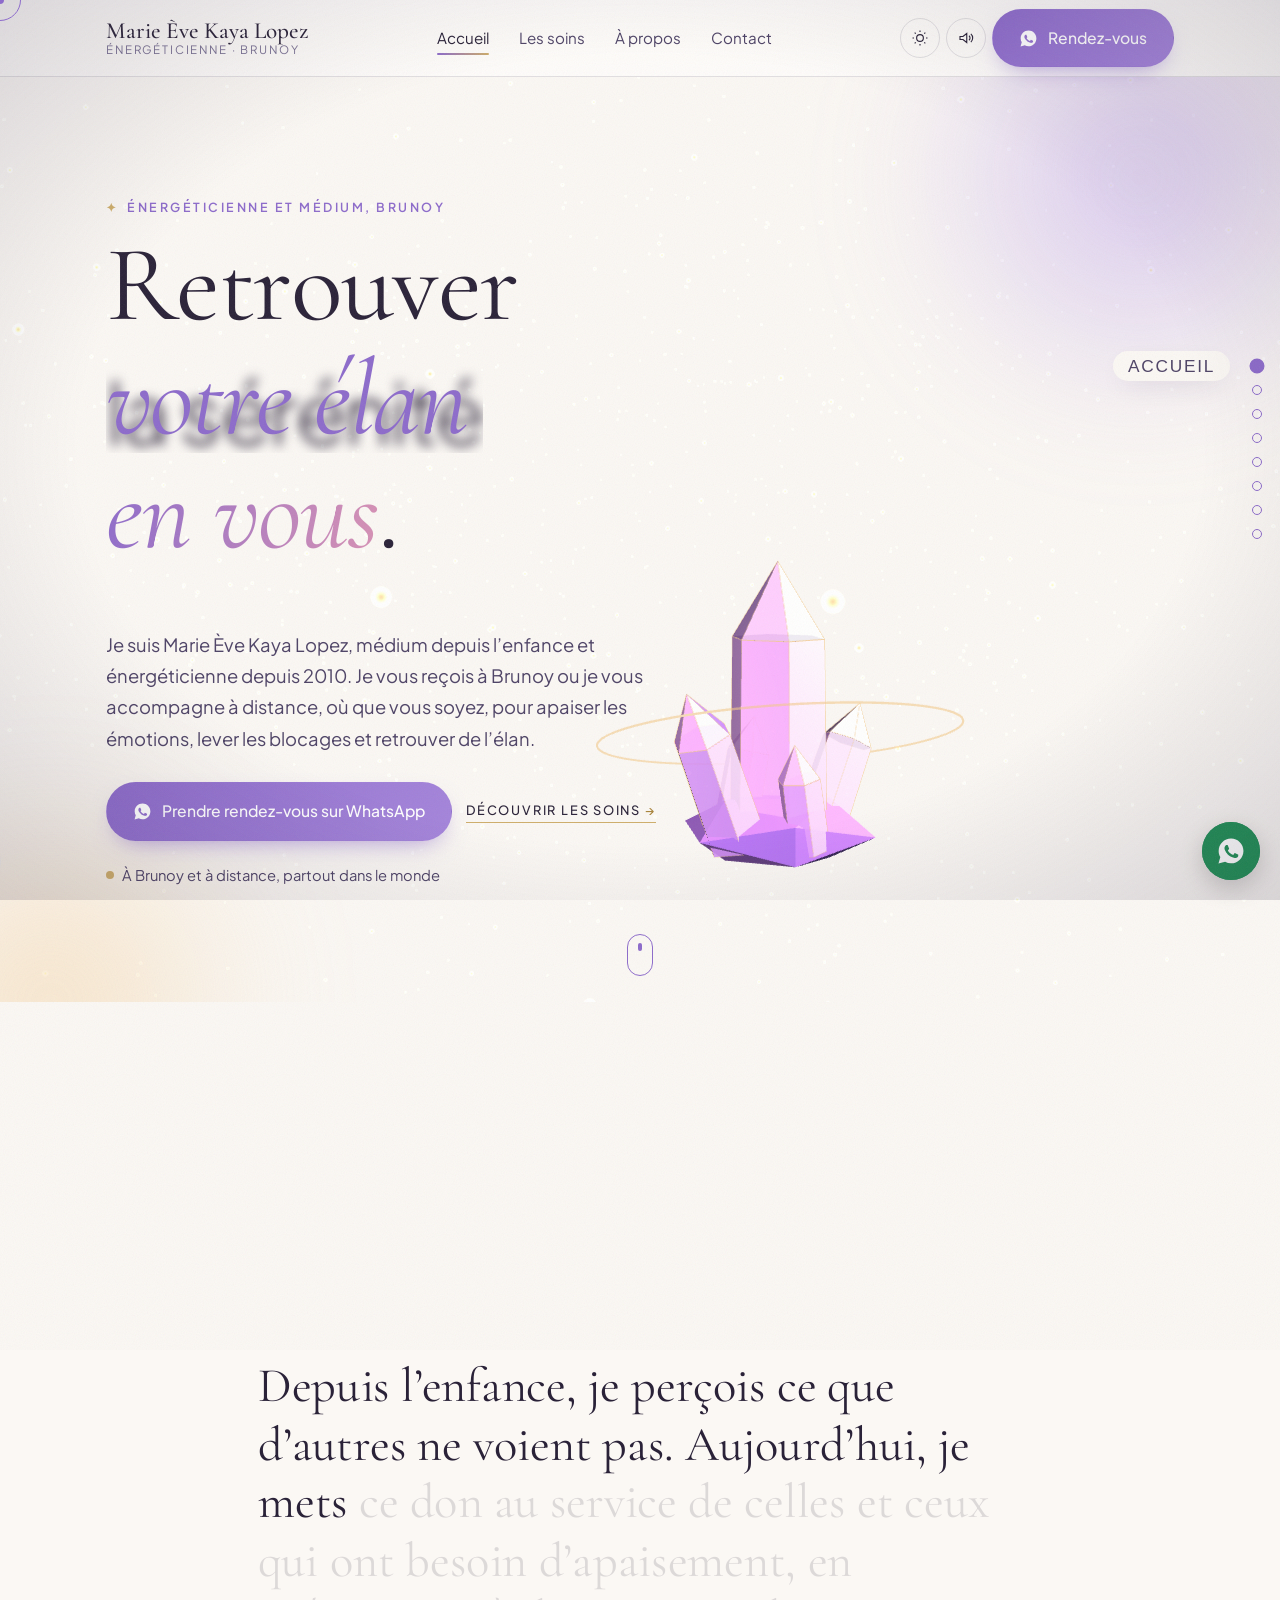
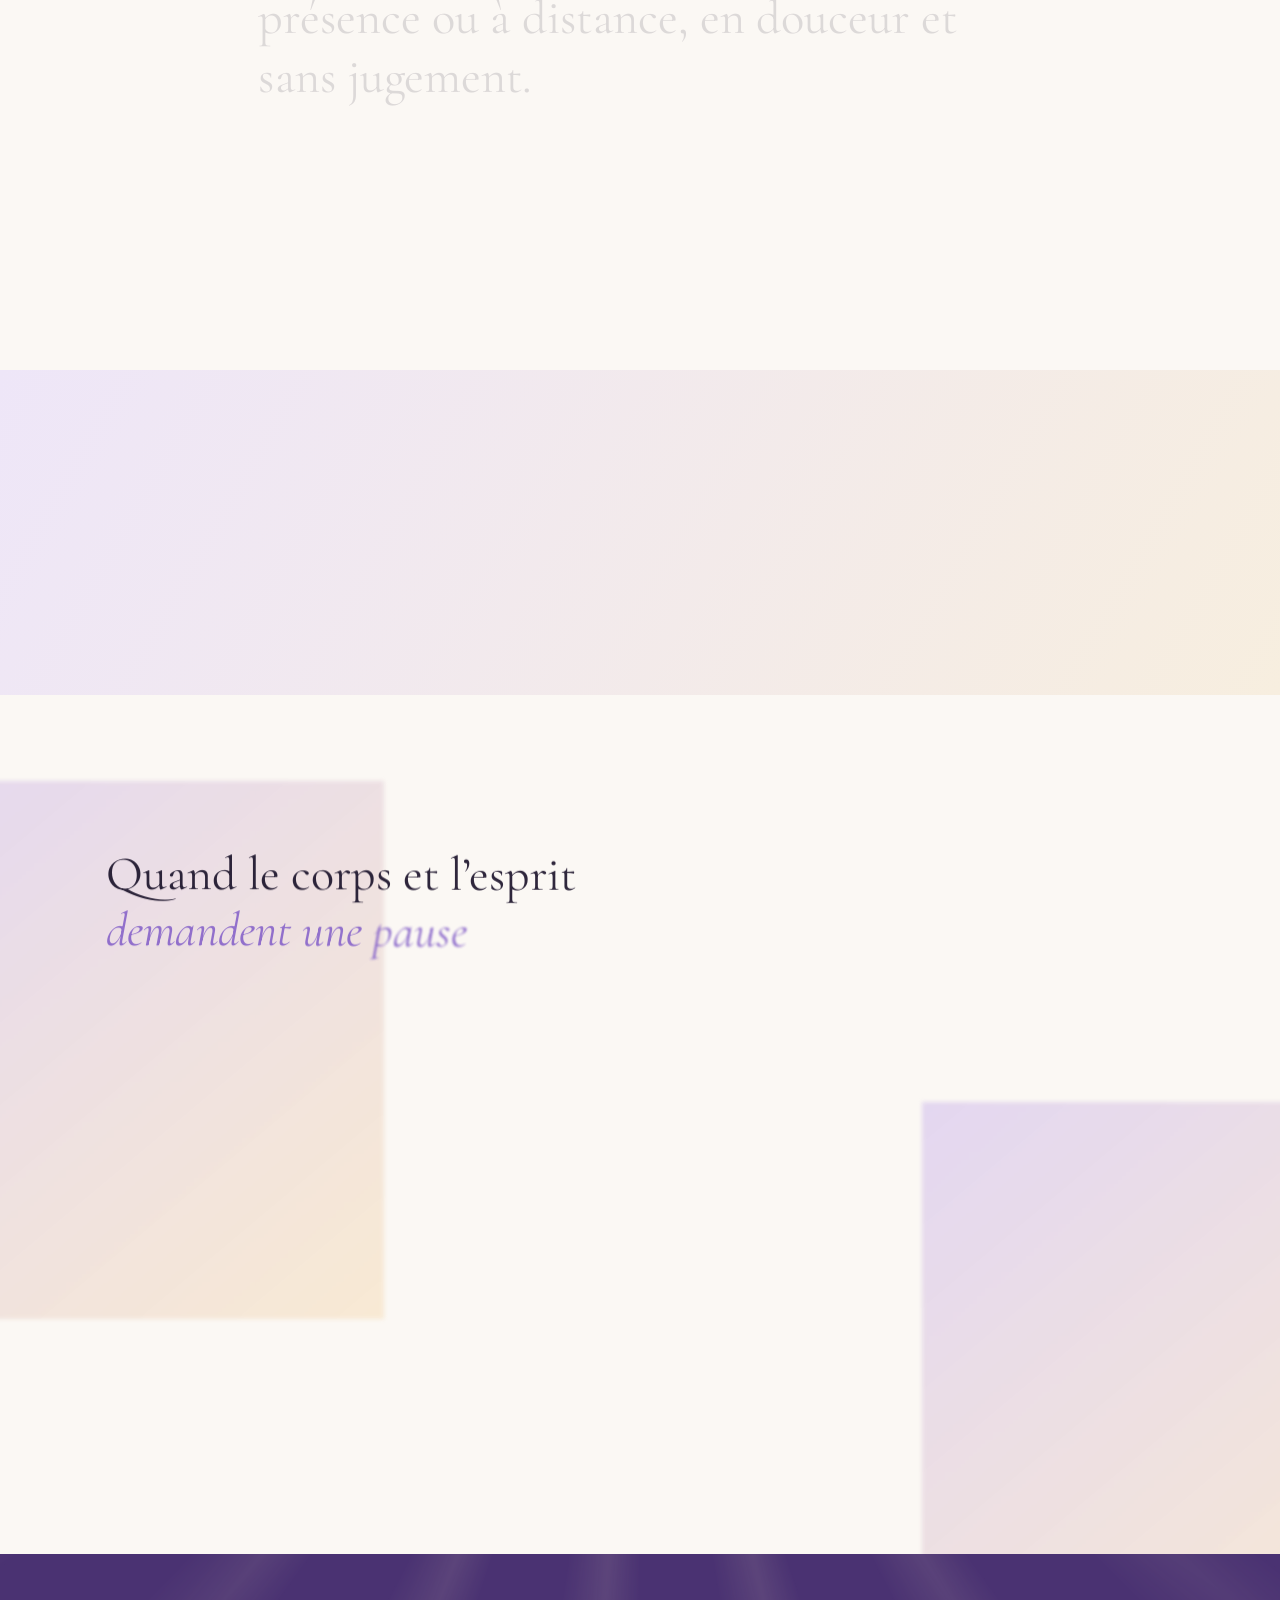
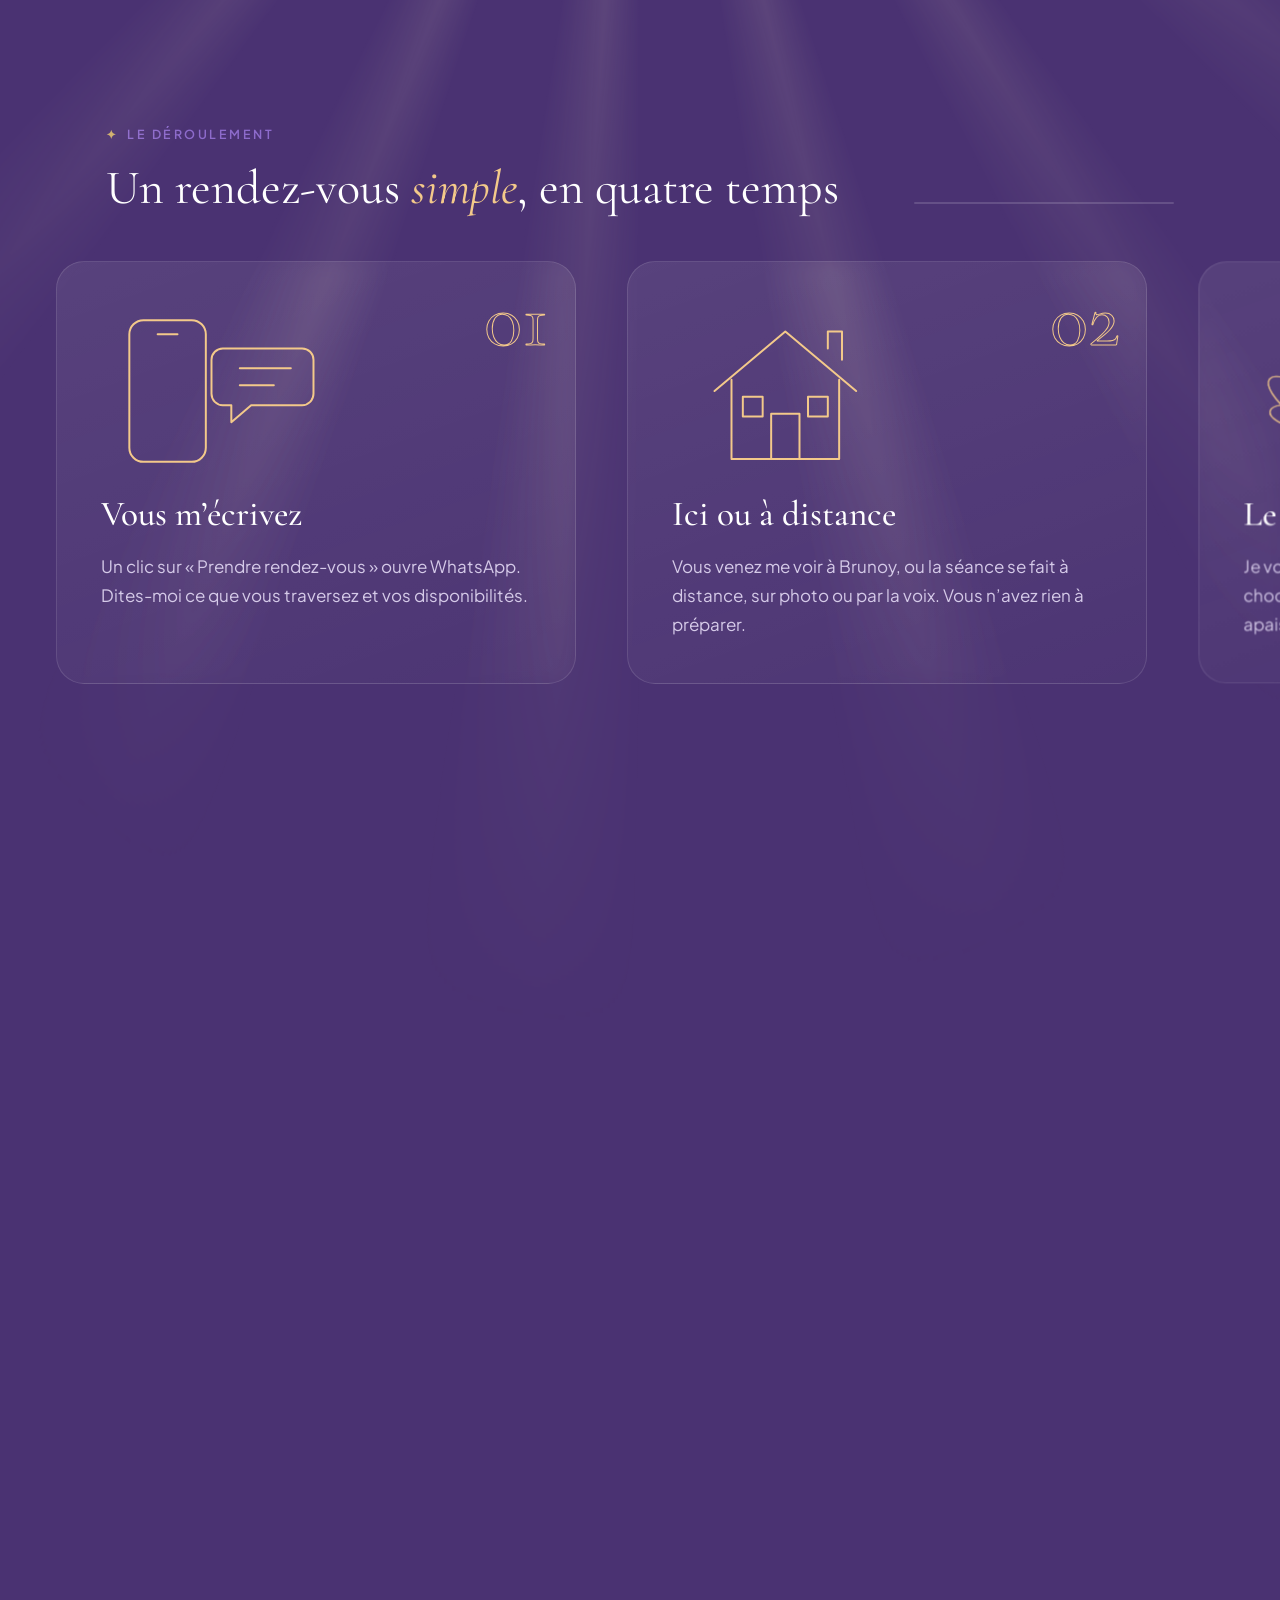
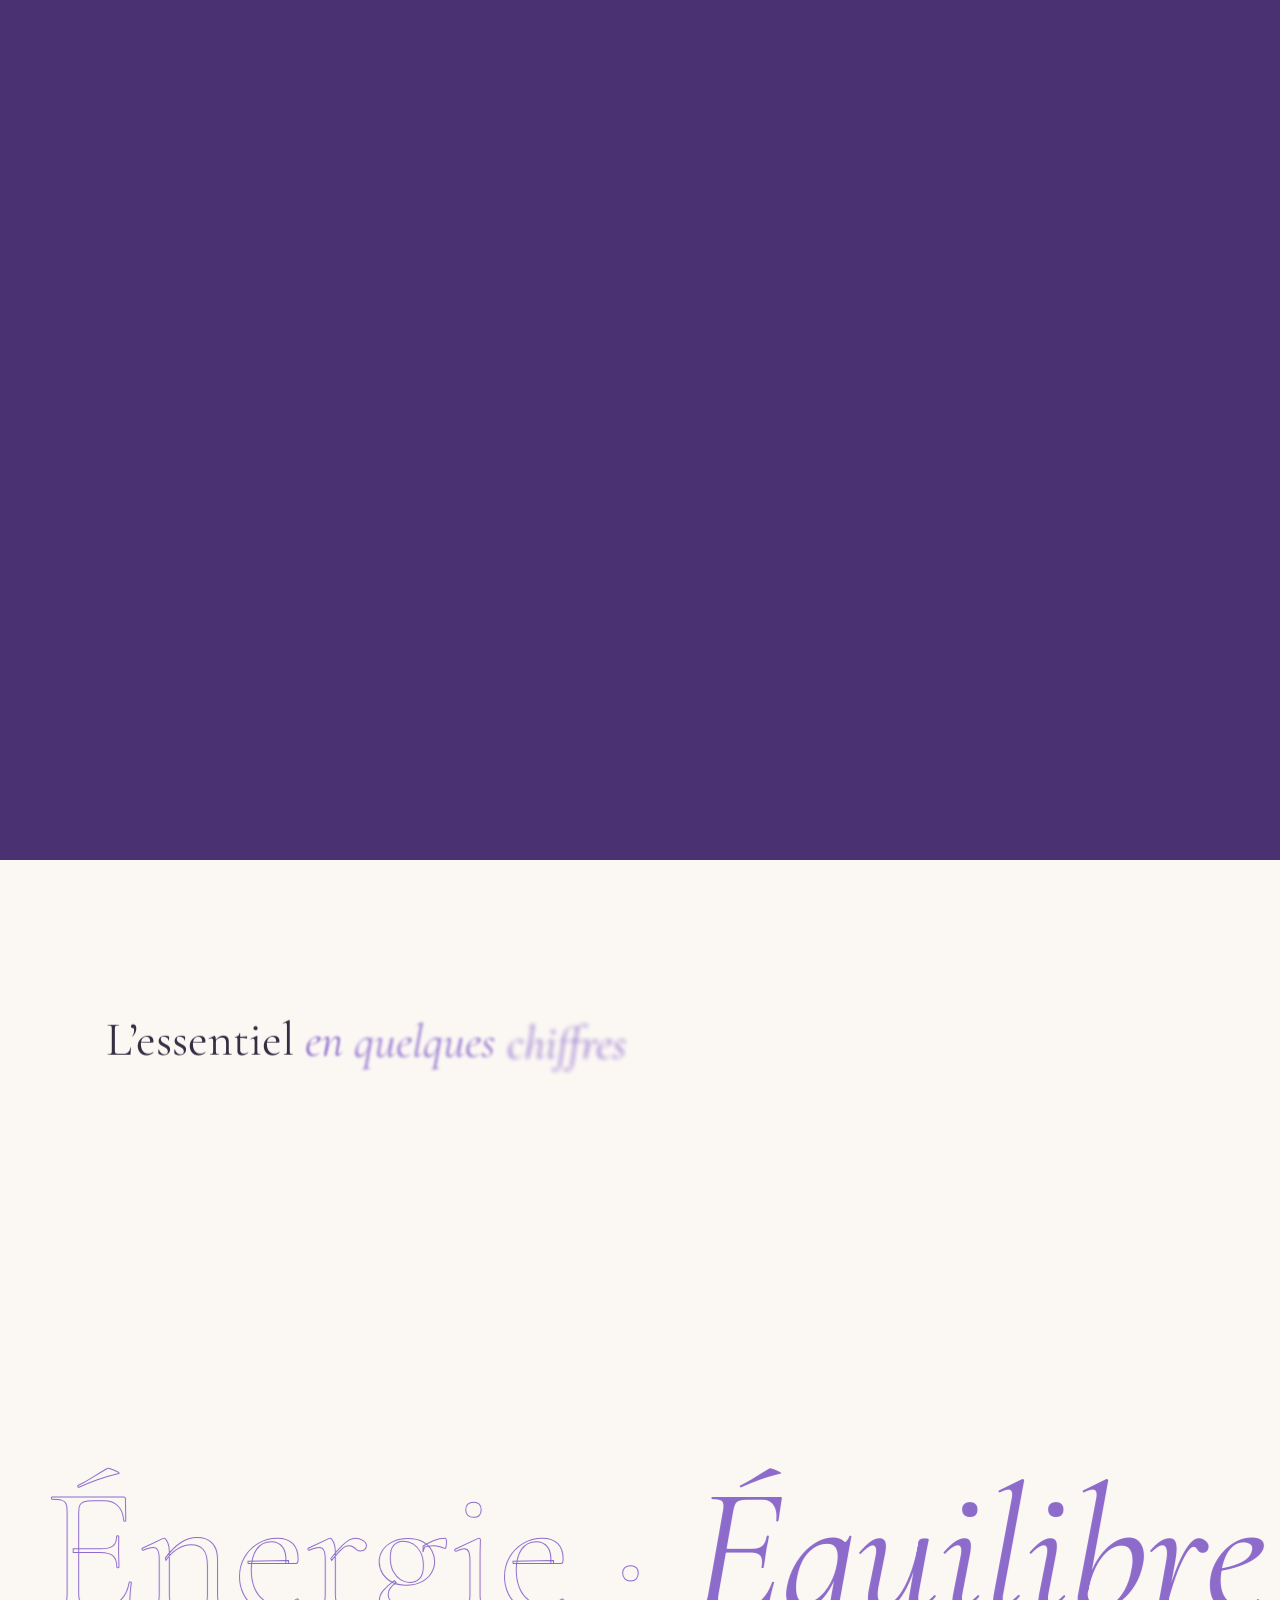
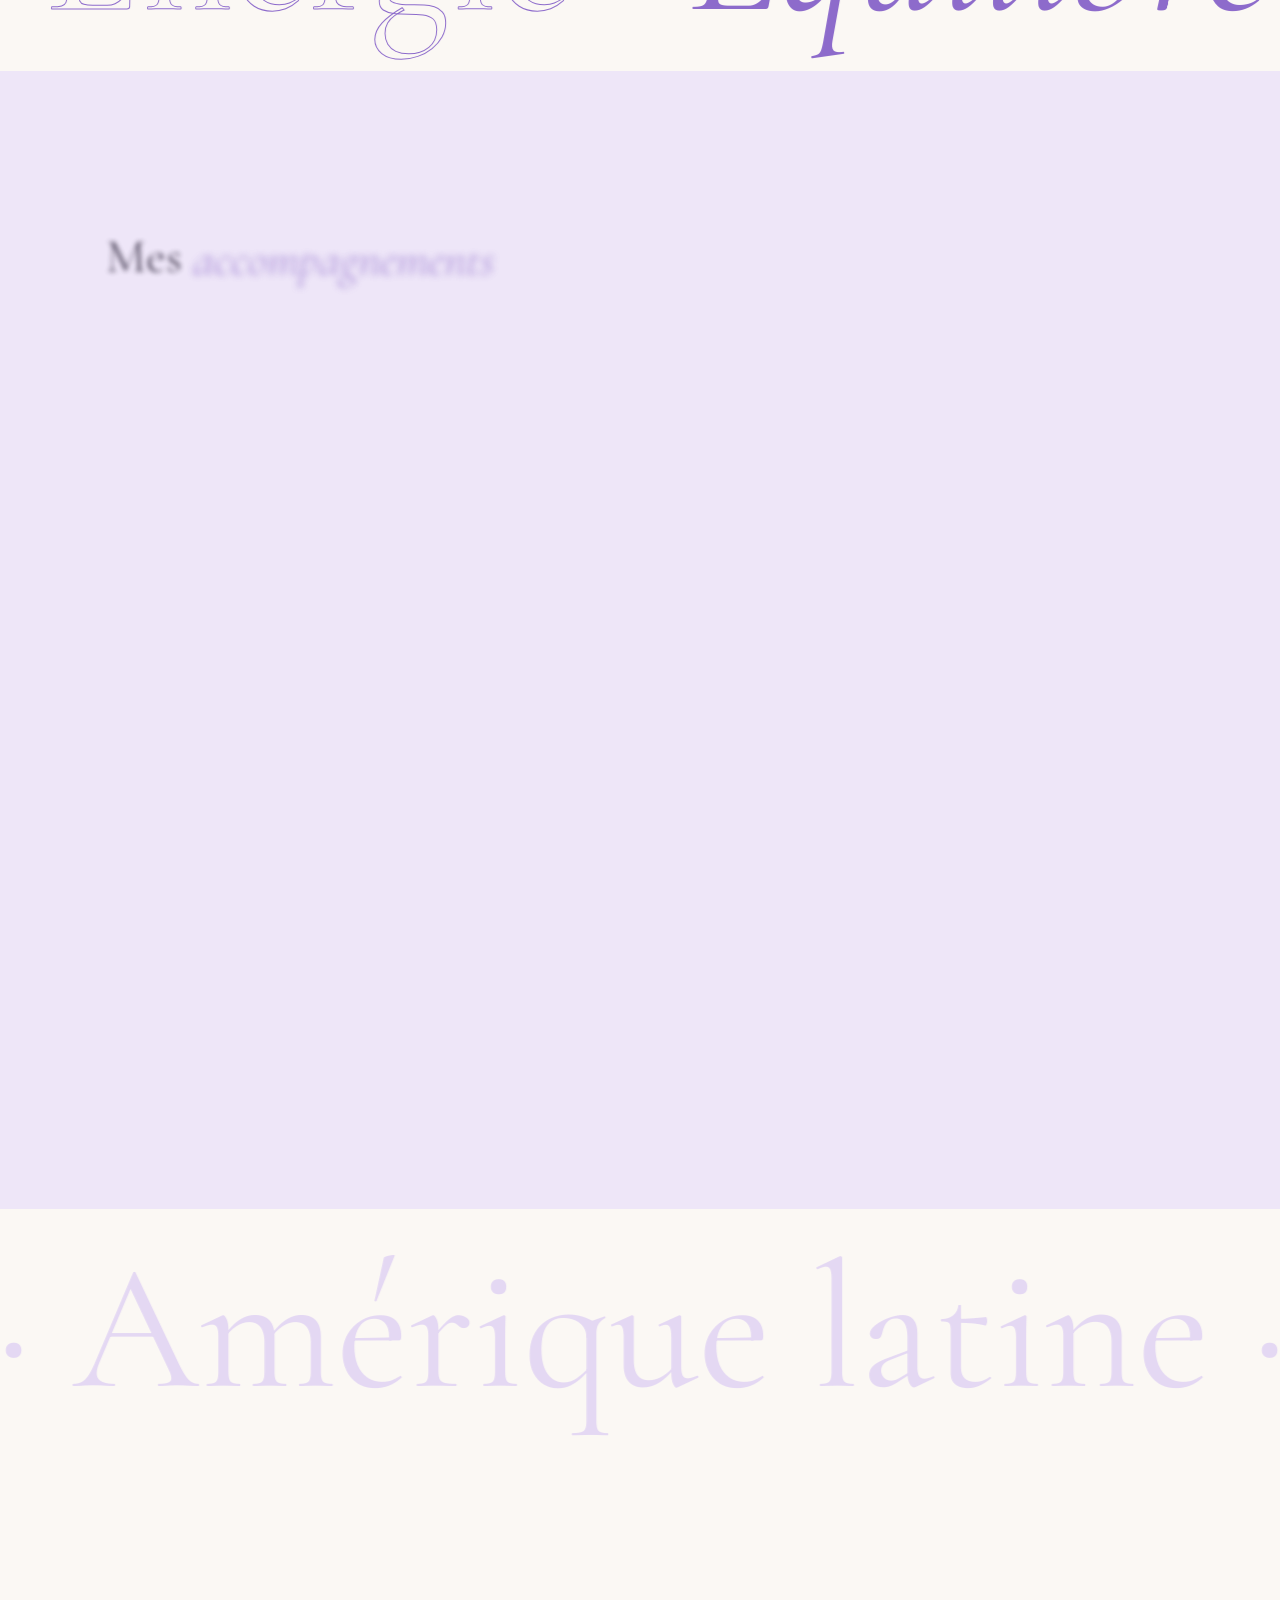
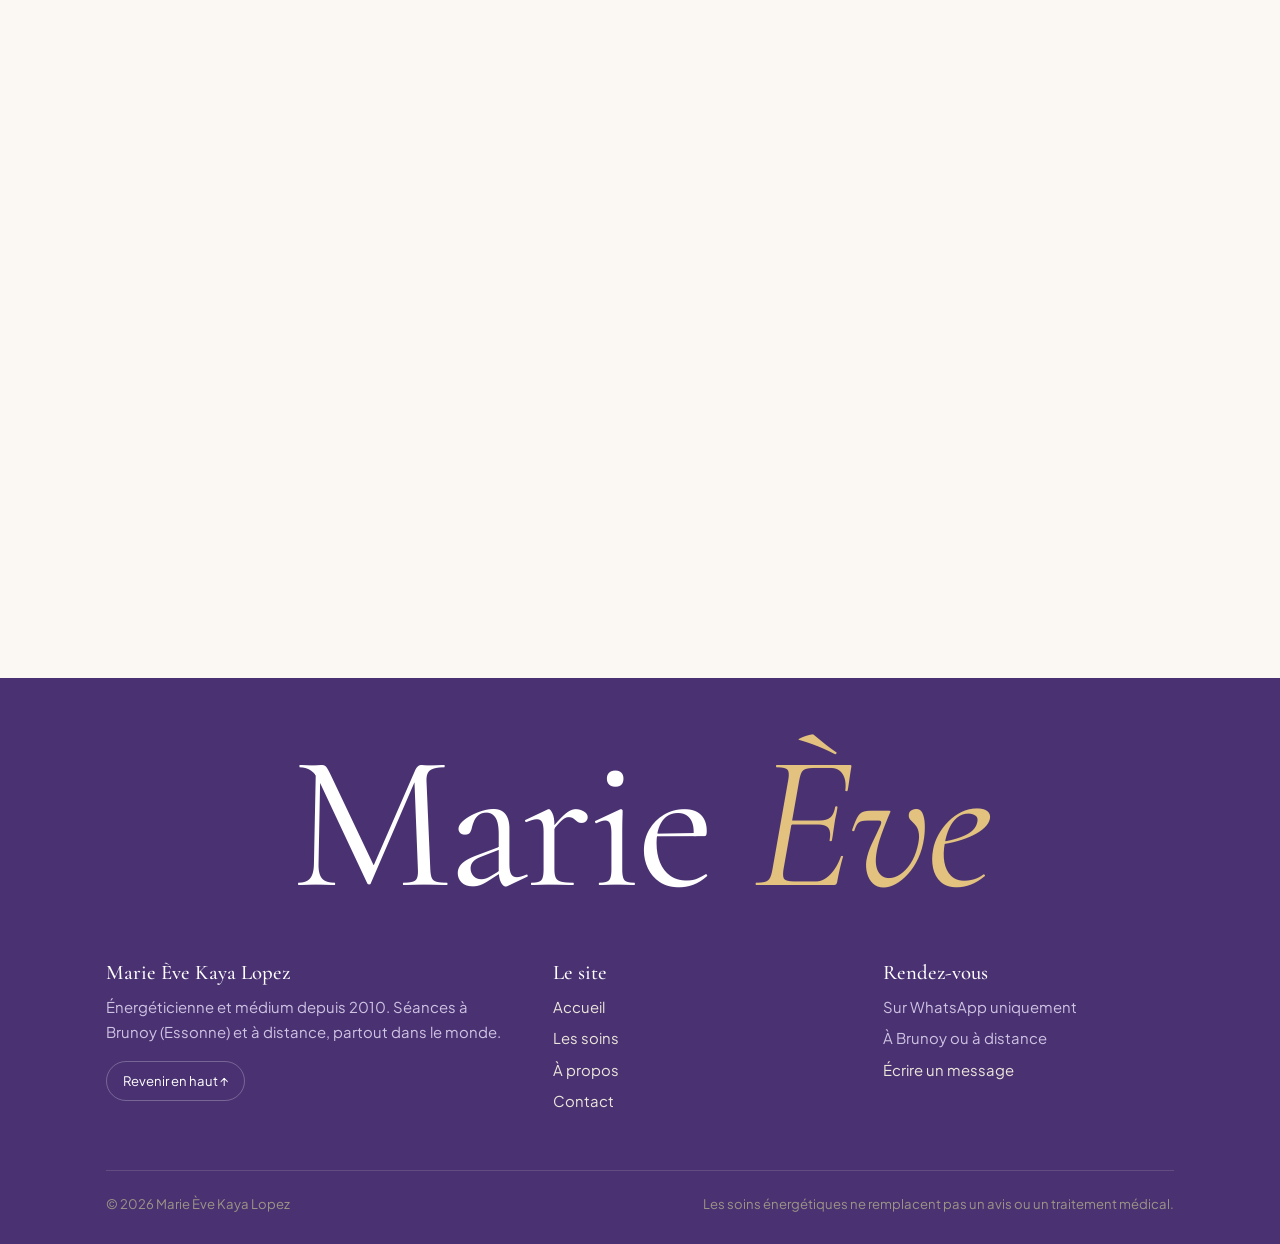
==== commit 3583e031: "Contenu réel : parcours, prestations et séances à distance de Marie Ève D'après l'entretien avec Mar" ====
--- a/index.html
+++ b/index.html
@@ -3,11 +3,11 @@
 <head>
 <meta charset="UTF-8">
 <meta name="viewport" content="width=device-width, initial-scale=1">
-<title>Marie Ève Kaya Lopez — Énergéticienne à domicile à Brunoy</title>
-<meta name="description" content="Soins énergétiques à domicile à Brunoy et alentour (Essonne). Rendez-vous sur WhatsApp avec Marie Ève Kaya Lopez, énergéticienne.">
+<title>Marie Ève Kaya Lopez — Énergéticienne et médium à Brunoy</title>
+<meta name="description" content="Soins énergétiques et guidance médiumnique à Brunoy (Essonne) et à distance. Rendez-vous sur WhatsApp avec Marie Ève Kaya Lopez.">
 <meta name="theme-color" content="#FBF8F4">
-<meta property="og:title" content="Marie Ève Kaya Lopez — Énergéticienne à domicile à Brunoy">
-<meta property="og:description" content="Soins énergétiques à domicile à Brunoy et alentour (Essonne). Rendez-vous sur WhatsApp avec Marie Ève Kaya Lopez, énergéticienne.">
+<meta property="og:title" content="Marie Ève Kaya Lopez — Énergéticienne et médium à Brunoy">
+<meta property="og:description" content="Soins énergétiques et guidance médiumnique à Brunoy (Essonne) et à distance. Rendez-vous sur WhatsApp avec Marie Ève Kaya Lopez.">
 <meta property="og:type" content="website">
 <meta property="og:locale" content="fr_FR">
 <link rel="preconnect" href="https://fonts.googleapis.com">
@@ -74,7 +74,7 @@
   <a href="a-propos.html" data-lien><span>À propos</span></a>
   <a href="contact.html" data-lien><span>Contact</span></a>
   <a class="bouton bouton--wa" href="contact.html" data-wa="" data-curseur="WhatsApp" data-aimant><svg viewBox="0 0 24 24" fill="currentColor" aria-hidden="true"><path d="M12.04 2C6.58 2 2.13 6.45 2.13 11.91c0 1.75.46 3.45 1.32 4.95L2 22l5.28-1.38a9.9 9.9 0 0 0 4.76 1.21h.01c5.46 0 9.91-4.45 9.91-9.91C21.96 6.45 17.5 2 12.04 2zm5.8 14.16c-.24.68-1.42 1.32-1.95 1.36-.5.05-.98.23-3.3-.69-2.79-1.1-4.55-3.94-4.69-4.12-.13-.18-1.11-1.48-1.11-2.82 0-1.34.7-2 .95-2.27.25-.27.54-.34.72-.34.18 0 .36 0 .52.01.17.01.39-.06.61.47.23.55.77 1.9.84 2.04.07.14.11.3.02.48-.09.18-.14.29-.27.45-.14.16-.29.36-.41.48-.14.14-.28.29-.12.56.16.27.71 1.17 1.52 1.9 1.05.93 1.93 1.22 2.2 1.36.27.14.43.11.59-.07.16-.18.68-.79.86-1.07.18-.27.36-.22.61-.13.25.09 1.59.75 1.86.89.27.14.45.2.52.32.07.11.07.66-.17 1.34z"/></svg><span class="roule"><span>Prendre rendez-vous</span><span>Prendre rendez-vous</span></span></a>
-  <p>Séances à domicile, Brunoy et alentour</p>
+  <p>À Brunoy et à distance, partout dans le monde</p>
 </div>
 
 <main id="contenu" data-page="accueil">
@@ -84,23 +84,23 @@
   <div class="halo halo--1" aria-hidden="true"></div><div class="halo halo--2" aria-hidden="true"></div>
   <div class="conteneur">
     <div class="ouverture__texte">
-      <span class="surtitre" data-r="masque">Énergéticienne à domicile, Brunoy</span>
+      <span class="surtitre" data-r="masque">Énergéticienne et médium, Brunoy</span>
       <h1 class="titre-xxl" data-xxl>
         <span class="ligne">Retrouver</span>
         <span class="ligne"><span class="mot-change" data-mots="l’équilibre|la sérénité|votre élan|la clarté"><span class="italique">l’équilibre</span></span></span>
-        <span class="ligne"><em class="degrade-anime">chez vous</em>.</span>
+        <span class="ligne"><em class="degrade-anime">en vous</em>.</span>
       </h1>
-      <p class="chapeau" data-r="monte">Je suis Marie Ève Kaya Lopez, énergéticienne. Je me déplace à votre domicile, à Brunoy et alentour, pour des soins énergétiques qui aident à relâcher les tensions, lever les blocages et retrouver de l’élan.</p>
+      <p class="chapeau" data-r="monte">Je suis Marie Ève Kaya Lopez, médium depuis l’enfance et énergéticienne depuis 2010. Je vous reçois à Brunoy ou je vous accompagne à distance, où que vous soyez, pour apaiser les émotions, lever les blocages et retrouver de l’élan.</p>
       <div class="actions" data-r="monte">
         <a class="bouton bouton--wa" href="contact.html" data-wa="" data-curseur="WhatsApp" data-aimant><svg viewBox="0 0 24 24" fill="currentColor" aria-hidden="true"><path d="M12.04 2C6.58 2 2.13 6.45 2.13 11.91c0 1.75.46 3.45 1.32 4.95L2 22l5.28-1.38a9.9 9.9 0 0 0 4.76 1.21h.01c5.46 0 9.91-4.45 9.91-9.91C21.96 6.45 17.5 2 12.04 2zm5.8 14.16c-.24.68-1.42 1.32-1.95 1.36-.5.05-.98.23-3.3-.69-2.79-1.1-4.55-3.94-4.69-4.12-.13-.18-1.11-1.48-1.11-2.82 0-1.34.7-2 .95-2.27.25-.27.54-.34.72-.34.18 0 .36 0 .52.01.17.01.39-.06.61.47.23.55.77 1.9.84 2.04.07.14.11.3.02.48-.09.18-.14.29-.27.45-.14.16-.29.36-.41.48-.14.14-.28.29-.12.56.16.27.71 1.17 1.52 1.9 1.05.93 1.93 1.22 2.2 1.36.27.14.43.11.59-.07.16-.18.68-.79.86-1.07.18-.27.36-.22.61-.13.25.09 1.59.75 1.86.89.27.14.45.2.52.32.07.11.07.66-.17 1.34z"/></svg><span class="roule"><span>Prendre rendez-vous sur WhatsApp</span><span>Prendre rendez-vous sur WhatsApp</span></span></a>
         <a class="lien-fleche" href="soins.html" data-lien data-curseur="Voir">Découvrir les soins</a>
       </div>
-      <p class="lieu" data-r="fondu">Séances à domicile, Brunoy et communes voisines</p>
+      <p class="lieu" data-r="fondu">À Brunoy et à distance, partout dans le monde</p>
     </div>
     <div class="scene" data-profondeur="-18">
       <div class="aura" aria-hidden="true"></div>
       <div class="gouttes" aria-hidden="true"><i></i><i></i><i></i><i></i></div>
-      <svg class="cercle-texte" viewBox="0 0 200 200" aria-hidden="true"><defs><path id="cercle-chemin" d="M100,100 m-88,0 a88,88 0 1,1 176,0 a88,88 0 1,1 -176,0"/></defs><text><textPath href="#cercle-chemin">Énergéticienne · À domicile · Brunoy · Val d’Yerres · </textPath></text></svg>
+      <svg class="cercle-texte" viewBox="0 0 200 200" aria-hidden="true"><defs><path id="cercle-chemin" d="M100,100 m-88,0 a88,88 0 1,1 176,0 a88,88 0 1,1 -176,0"/></defs><text><textPath href="#cercle-chemin">Énergéticienne · Médium · Brunoy · Partout dans le monde · </textPath></text></svg>
       <!-- >>> PHOTO : remplacer .portrait__image par <img class="portrait__image" src="assets/marie-eve.jpg" alt="Marie Ève Kaya Lopez"> -->
       <div class="portrait" role="img" aria-label="Emplacement de la photo de Marie Ève" data-curseur="Respirer" data-relief>
         <div class="portrait__image"></div>
@@ -117,8 +117,7 @@
 <section class="manifeste" id="manifeste" data-repere="Manifeste">
   <div class="conteneur">
     <span class="surtitre" data-r="masque">Mon approche</span>
-    <!-- >>> TEXTE PROVISOIRE : à valider avec Marie Ève -->
-    <p class="texte-revele" data-revele>Prendre soin de son énergie, c’est s’offrir un moment pour soi. Je viens chez vous, dans un lieu que vous connaissez, pour vous aider à relâcher ce qui pèse et à retrouver votre propre élan, en douceur et sans jugement.</p>
+        <p class="texte-revele" data-revele>Depuis l’enfance, je perçois ce que d’autres ne voient pas. Aujourd’hui, je mets ce don au service de celles et ceux qui ont besoin d’apaisement, en présence ou à distance, en douceur et sans jugement.</p>
   </div>
 </section>
 
@@ -139,12 +138,12 @@
     <div class="entete-section">
       <span class="surtitre" data-r="masque">Pour qui ?</span>
       <h2 data-titre>Quand le corps et l’esprit <em>demandent une pause</em></h2>
-      <p class="chapeau" data-r="monte">Les soins énergétiques accompagnent celles et ceux qui traversent une période difficile ou qui sentent que quelque chose les freine, sans toujours pouvoir dire quoi.</p>
+      <p class="chapeau" data-r="monte">J’accompagne les femmes, les hommes et les enfants qui traversent une période difficile ou qui sentent que quelque chose les freine, sans toujours pouvoir dire quoi.</p>
     </div>
     <div class="grille grille-3">
-      <div class="carte" data-r="zoom" data-relief data-curseur="Ressentir"><i class="carte__reflet"></i><span class="num">i.</span><h3>Fatigue et stress</h3><p>Un épuisement qui dure, un sommeil agité, l’impression de ne jamais vraiment se reposer.</p></div>
+      <div class="carte" data-r="zoom" data-relief data-curseur="Ressentir"><i class="carte__reflet"></i><span class="num">i.</span><h3>Stress et émotions</h3><p>Un épuisement qui dure, un sommeil agité, un choc ou un deuil qui pèse encore.</p></div>
       <div class="carte" data-r="zoom" data-relief data-curseur="Ressentir"><i class="carte__reflet"></i><span class="num">ii.</span><h3>Blocages qui se répètent</h3><p>Les mêmes situations reviennent dans votre vie personnelle, affective ou professionnelle.</p></div>
-      <div class="carte" data-r="zoom" data-relief data-curseur="Ressentir"><i class="carte__reflet"></i><span class="num">iii.</span><h3>Périodes de changement</h3><p>Deuil, séparation, déménagement, nouveau départ : un soutien pour traverser et se réaligner.</p></div>
+      <div class="carte" data-r="zoom" data-relief data-curseur="Ressentir"><i class="carte__reflet"></i><span class="num">iii.</span><h3>Le corps qui souffre</h3><p>Parcours de PMA, douleurs comme l’endométriose, suites d’opération : un soutien en complément de votre suivi médical.</p></div>
     </div>
   </div>
 </section>
@@ -165,12 +164,12 @@
         <article class="recit__panneau">
           <span class="recit__num">02</span>
           <div class="recit__illu"><svg viewBox="0 0 160 120"><path d="M30 60L80 18l50 42"/><path d="M42 52v56h76V52"/><rect x="70" y="76" width="20" height="32"/><rect x="50" y="64" width="14" height="14"/><rect x="96" y="64" width="14" height="14"/><path d="M110 30v-12h10v20"/></svg></div>
-          <h3>Je viens chez vous</h3><p>Nous fixons un créneau. Vous n’avez rien à préparer, seulement un endroit calme où vous allonger.</p>
+          <h3>Ici ou à distance</h3><p>Vous venez me voir à Brunoy, ou la séance se fait à distance, sur photo ou par la voix. Vous n’avez rien à préparer.</p>
         </article>
         <article class="recit__panneau">
           <span class="recit__num">03</span>
           <div class="recit__illu"><div class="recit__lotus" data-lotus></div></div>
-          <h3>Le soin</h3><p>Allongé·e et habillé·e, vous vous laissez aller. Je travaille en douceur sur vos énergies, à votre rythme.</p>
+          <h3>Le soin</h3><p>Je vous guide. Je perçois votre état émotionnel, les chocs, les blocages et les douleurs, et je travaille à les apaiser, à votre rythme.</p>
         </article>
         <article class="recit__panneau">
           <span class="recit__num">04</span>
@@ -187,12 +186,12 @@
       <span class="surtitre" data-r="masque">En bref</span>
       <h2 data-titre>L’essentiel <em>en quelques chiffres</em></h2>
     </div>
-    <!-- >>> CHIFFRES : tirés du contenu du site, à mettre à jour si les soins ou la zone changent -->
+    <!-- >>> CHIFFRES : d'après l'entretien avec Marie Ève -->
     <div class="chiffres">
-      <div class="chiffre" data-r="monte"><span class="compteur" data-compte="4">0</span><p>soins énergétiques proposés</p><div class="jauge" style="--v:100%"><i></i></div></div>
-      <div class="chiffre" data-r="monte"><span class="compteur" data-compte="8">0</span><p>communes autour de Brunoy</p><div class="jauge" style="--v:80%"><i></i></div></div>
-      <div class="chiffre" data-r="monte"><span class="compteur" data-compte="60" data-suffixe=" min">0</span><p>environ par séance</p><div class="jauge" style="--v:60%"><i></i></div></div>
-      <div class="chiffre" data-r="monte"><span class="compteur" data-compte="0" data-depart="30" data-suffixe=" km">30</span><p>à faire pour vous : je viens chez vous</p><div class="jauge" style="--v:4%"><i></i></div></div>
+      <div class="chiffre" data-r="monte"><span class="compteur" data-compte="2010" data-depart="1990">1990</span><p>l’année où je me suis installée à mon compte</p><div class="jauge" style="--v:100%"><i></i></div></div>
+      <div class="chiffre" data-r="monte"><span class="compteur" data-compte="10" data-suffixe=" ans">0</span><p>à former des praticiens en énergie</p><div class="jauge" style="--v:80%"><i></i></div></div>
+      <div class="chiffre" data-r="monte"><span class="compteur" data-compte="96" data-suffixe=" h">0</span><p>de formation aux bases de l’énergie et à la canalisation</p><div class="jauge" style="--v:60%"><i></i></div></div>
+      <div class="chiffre" data-r="monte"><span class="compteur" data-compte="0" data-depart="30" data-suffixe=" km">30</span><p>à faire pour vous : la séance peut se faire à distance</p><div class="jauge" style="--v:4%"><i></i></div></div>
     </div>
   </div>
 </section>
@@ -203,23 +202,23 @@
   <div class="conteneur">
     <div class="entete-section">
       <span class="surtitre" data-r="masque">Les soins</span>
-      <h2 data-titre>Quatre <em>accompagnements</em></h2>
+      <h2 data-titre>Mes <em>accompagnements</em></h2>
     </div>
     <div class="grille grille-2">
       <article class="carte" data-r="gauche" data-relief data-curseur="Détails">
-        <i class="carte__reflet"></i><span class="num">01</span><h3>Libération de mémoire cellulaire</h3><p>Un travail en douceur sur ce que le corps garde en mémoire : émotions anciennes, peurs, schémas familiaux qui se répètent.</p>
+        <i class="carte__reflet"></i><span class="num">01</span><h3>Soin énergétique</h3><p>Je perçois votre état émotionnel, les chocs vécus, les blocages et les douleurs, puis je travaille à les apaiser et à rééquilibrer vos énergies.</p>
         <button class="ouvrir" type="button" data-modale="0">En savoir plus →</button>
       </article>
       <article class="carte" data-r="droite" data-relief data-curseur="Détails">
-        <i class="carte__reflet"></i><span class="num">02</span><h3>Soin Shamballa</h3><p>Un soin énergétique complet, reçu allongé et habillé, pour rééquilibrer l’ensemble de vos énergies.</p>
+        <i class="carte__reflet"></i><span class="num">02</span><h3>Guidance médiumnique</h3><p>Médium depuis l’enfance, je perçois et j’entends ce qui ne se voit pas.</p>
         <button class="ouvrir" type="button" data-modale="1">En savoir plus →</button>
       </article>
       <article class="carte" data-r="gauche" data-relief data-curseur="Détails">
-        <i class="carte__reflet"></i><span class="num">03</span><h3>Accompagnement Ho’oponopono</h3><p>Une pratique d’origine hawaïenne de réconciliation et de pardon, avec soi-même et avec les autres.</p>
+        <i class="carte__reflet"></i><span class="num">03</span><h3>DTMA</h3><p>La désensibilisation des traumatismes par les mouvements alternatifs aide à apaiser la charge émotionnelle d’un événement difficile : choc, accident, perte, peur qui revient..</p>
         <button class="ouvrir" type="button" data-modale="2">En savoir plus →</button>
       </article>
       <article class="carte" data-r="droite" data-relief data-curseur="Détails">
-        <i class="carte__reflet"></i><span class="num">04</span><h3>Point Zéro</h3><p>Un soin de recentrage pour revenir à un état neutre et apaisé : stress, fatigue, sommeil perturbé, période de changement.</p>
+        <i class="carte__reflet"></i><span class="num">04</span><h3>Nettoyage énergétique des lieux</h3><p>Une maison, un appartement ou un local peut garder des mémoires lourdes.</p>
         <button class="ouvrir" type="button" data-modale="3">En savoir plus →</button>
       </article>
     </div>
@@ -227,20 +226,20 @@
   </div>
 </section>
 
-<div class="titre-glisse titre-glisse--2" aria-hidden="true" data-glisse="1">Brunoy · Yerres · Montgeron · Épinay-sous-Sénart · Villecresnes ·</div>
+<div class="titre-glisse titre-glisse--2" aria-hidden="true" data-glisse="1">Brunoy · Amérique latine · Europe de l’Est · États-Unis · Afrique ·</div>
 
 <section class="transfo" data-transfo data-repere="Rendez-vous">
   <div class="transfo__epingle">
     <div class="conteneur transfo__zone">
       <div class="grille grille-2" style="align-items:center">
         <div>
-          <span class="surtitre">Zone d’intervention</span>
-          <h2>Je me déplace <em>chez vous</em></h2>
-          <!-- >>> ZONE : liste de communes à confirmer avec Marie Ève -->
-          <p>Les séances ont lieu à votre domicile, à Brunoy et dans les communes voisines. Pour une autre commune, écrivez-moi : nous verrons ensemble ce qui est possible.</p>
+          <span class="surtitre">Où se passent les séances</span>
+          <h2>Ici ou <em>à distance</em></h2>
+          <!-- >>> LIEU : d'après l'entretien elle reçoit à Brunoy ; à confirmer (reçoit chez elle ou se déplace ?) -->
+          <p>Je vous reçois à Brunoy. À distance, une photo ou votre voix me suffisent pour percevoir et travailler : j’accompagne ainsi des personnes en France et dans le monde entier.</p>
         </div>
         <ul class="communes">
-          <li>Brunoy</li><li>Yerres</li><li>Boussy-Saint-Antoine</li><li>Épinay-sous-Sénart</li><li>Quincy-sous-Sénart</li><li>Montgeron</li><li>Mandres-les-Roses</li><li>Villecresnes</li>
+          <li>Brunoy</li><li>France entière</li><li>Europe de l’Est</li><li>Amérique latine</li><li>États-Unis</li><li>Afrique</li><li>Sur photo</li><li>Par la voix</li>
         </ul>
       </div>
     </div>
@@ -264,7 +263,7 @@
   <div class="conteneur">
     <div>
       <h3>Marie Ève Kaya Lopez</h3>
-      <p>Énergéticienne. Soins énergétiques à domicile à Brunoy et dans les communes voisines du Val d’Yerres.</p>
+      <p>Énergéticienne et médium depuis 2010. Séances à Brunoy (Essonne) et à distance, partout dans le monde.</p>
       <button class="haut" type="button" data-curseur="Haut">Revenir en haut ↑</button>
     </div>
     <div>
@@ -275,7 +274,7 @@
       <h3>Rendez-vous</h3>
       <ul>
         <li>Sur WhatsApp uniquement</li>
-        <li>Séances à domicile</li>
+        <li>À Brunoy ou à distance</li>
         <li><a href="contact.html" data-lien>Écrire un message</a></li>
       </ul>
     </div>
--- a/assets/style.css
+++ b/assets/style.css
@@ -637,3 +637,11 @@
 }
 .menu-mobile .bouton{color:var(--nuit)!important;background:#fff!important;}
 .menu-mobile .bouton .roule>span+span{color:var(--violet);}
+
+/* Parcours réel : formations et accompagnements à venir */
+.formations{list-style:none;padding:0;margin:14px 0 18px;display:grid;gap:10px;}
+.formations li{display:flex;justify-content:space-between;gap:12px;align-items:baseline;padding-bottom:10px;border-bottom:1px solid color-mix(in srgb,var(--encre-3) 25%,transparent);}
+.formations li span{font-size:.8rem;color:var(--encre-3);white-space:nowrap;}
+.bientot{margin:10px 0 28px;padding:22px 26px;border-radius:22px;border:1px dashed color-mix(in srgb,var(--encre-3) 45%,transparent);background:color-mix(in srgb,#fff 35%,transparent);}
+.bientot p{margin:6px 0 0;}
+[data-theme=sombre] .bientot{background:color-mix(in srgb,#fff 5%,transparent);}
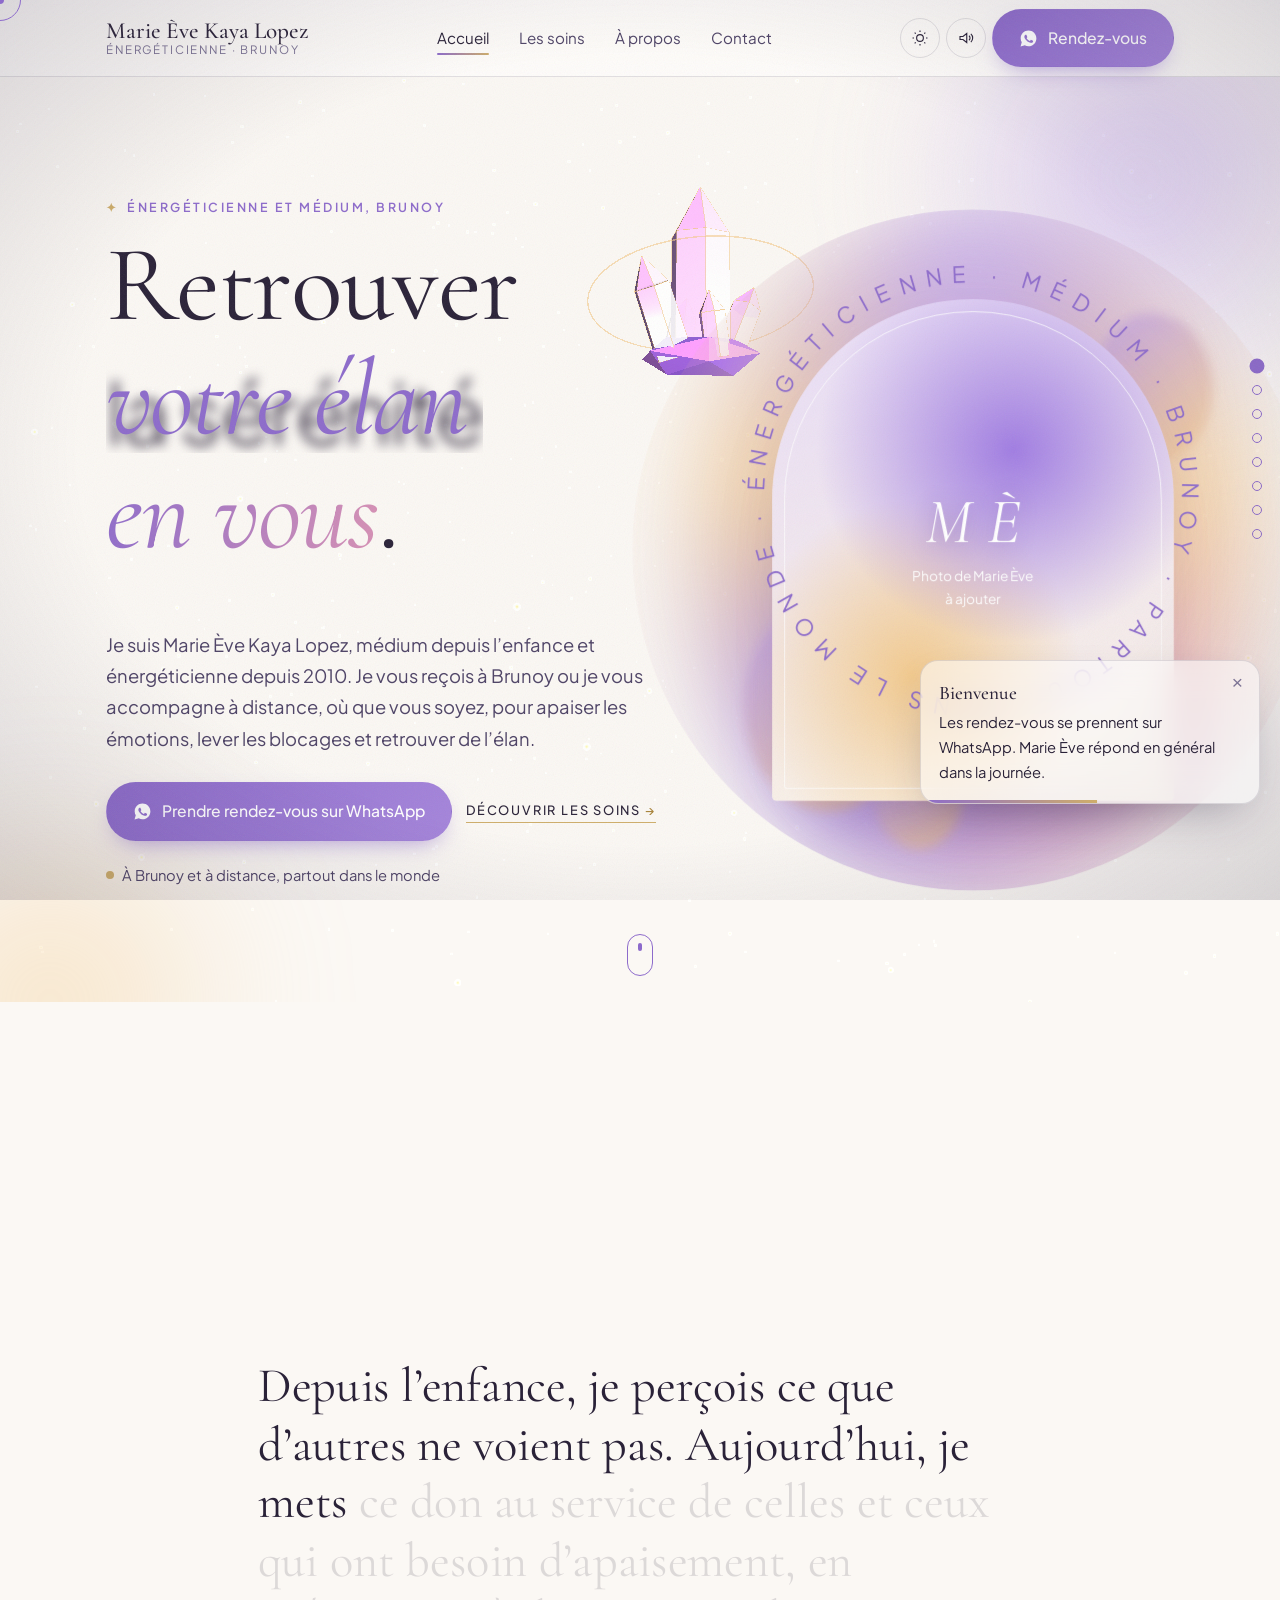
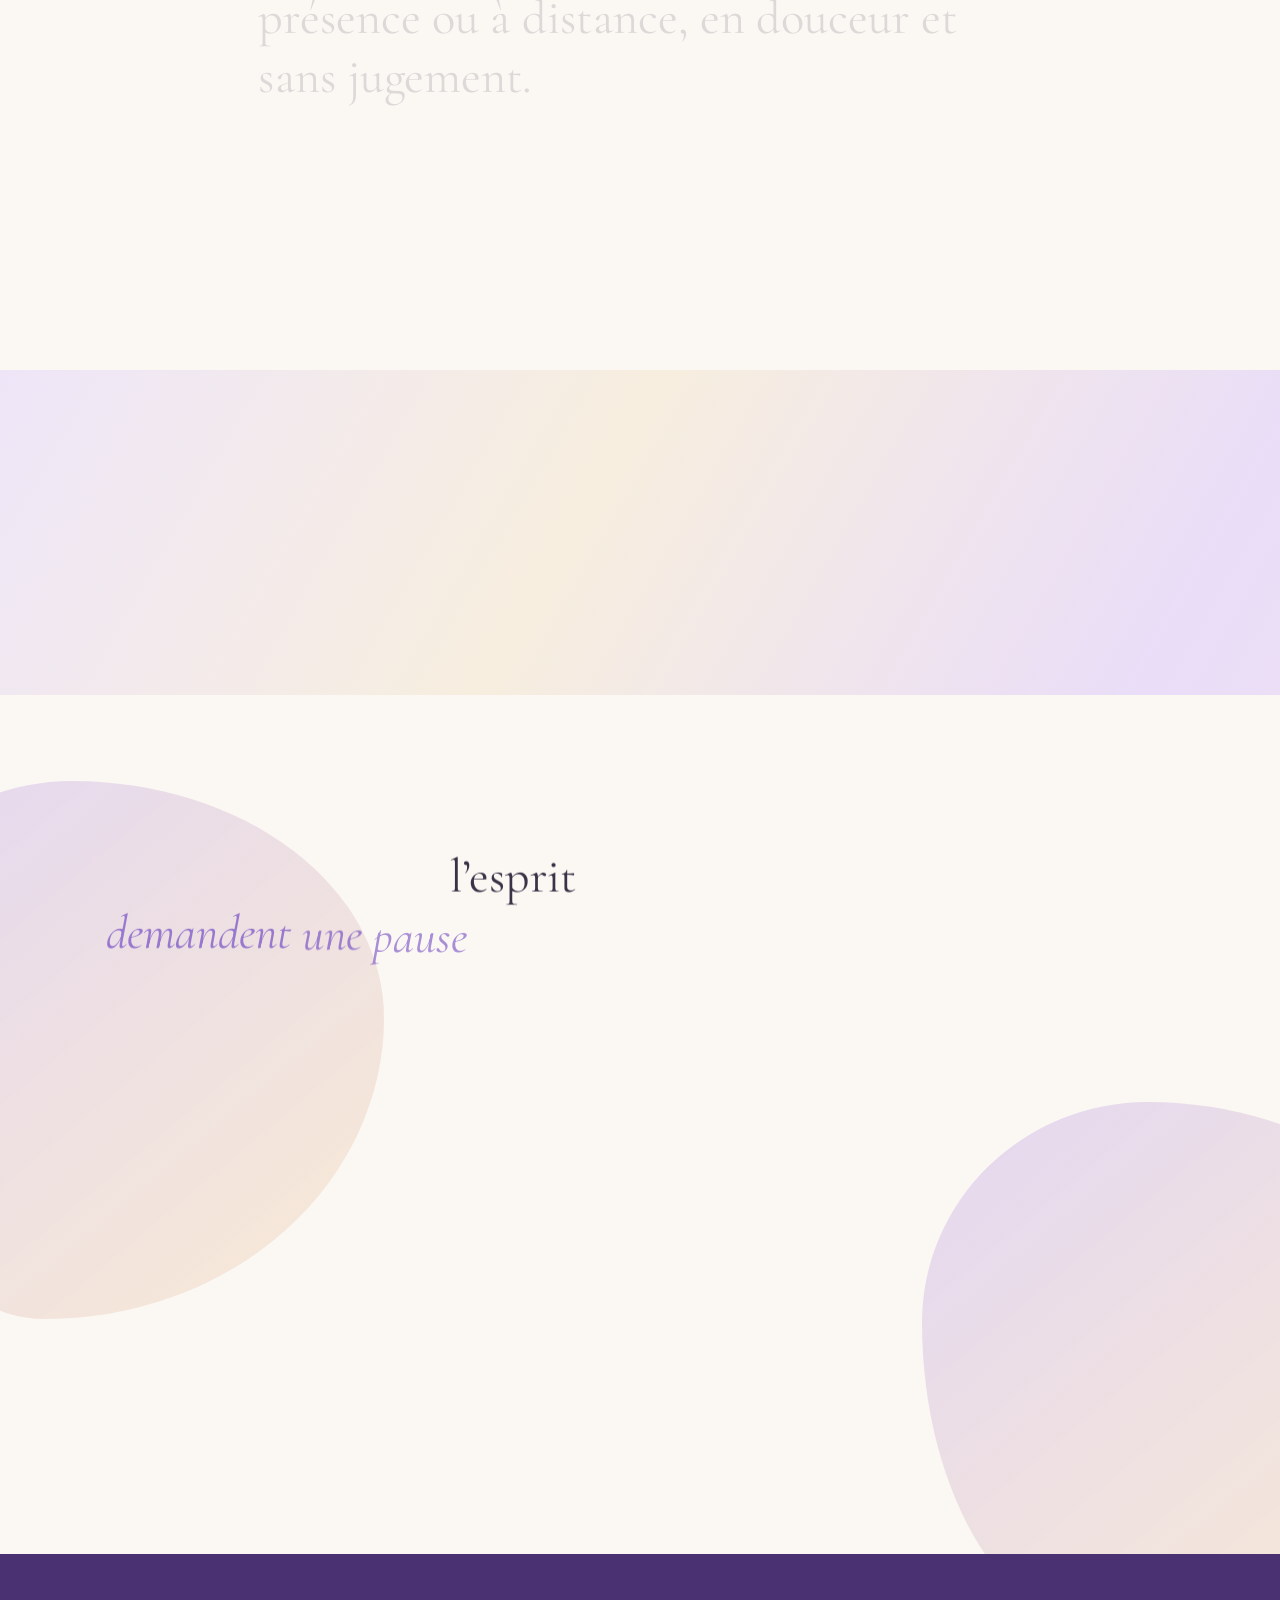
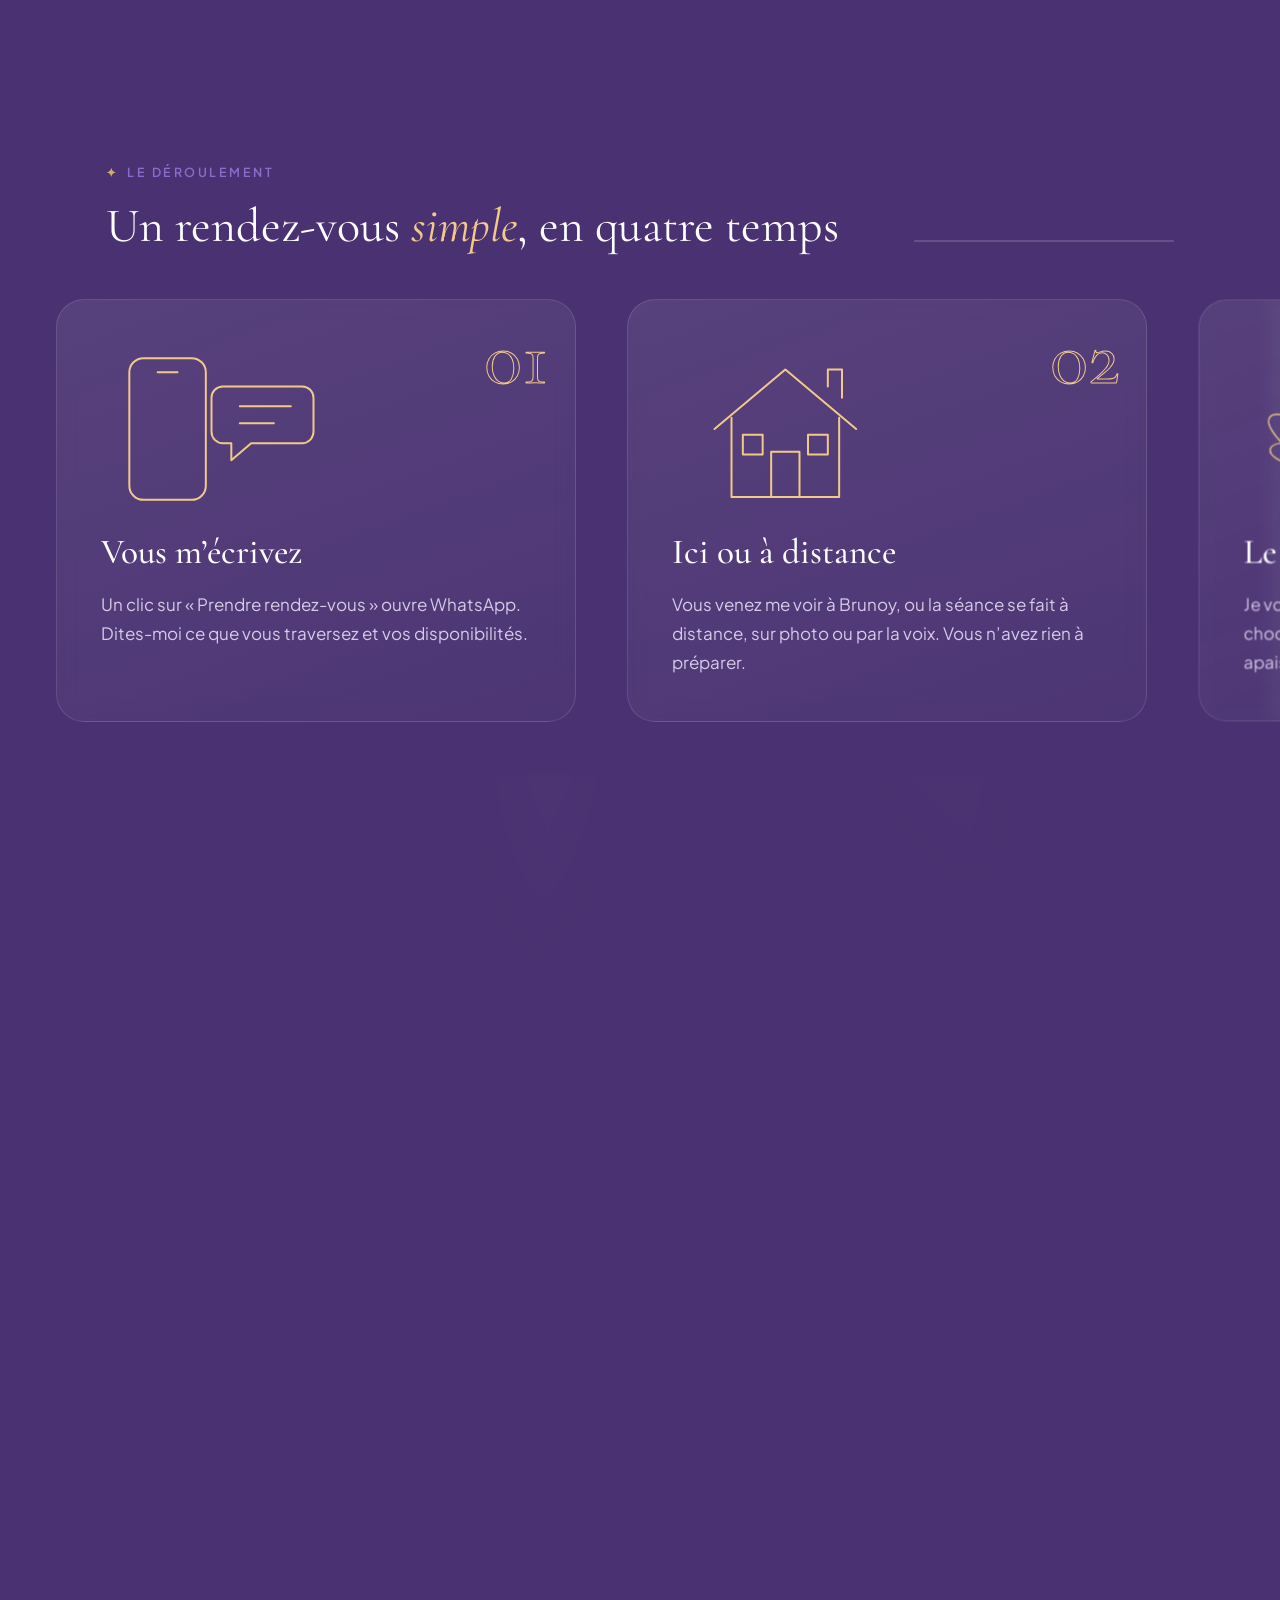
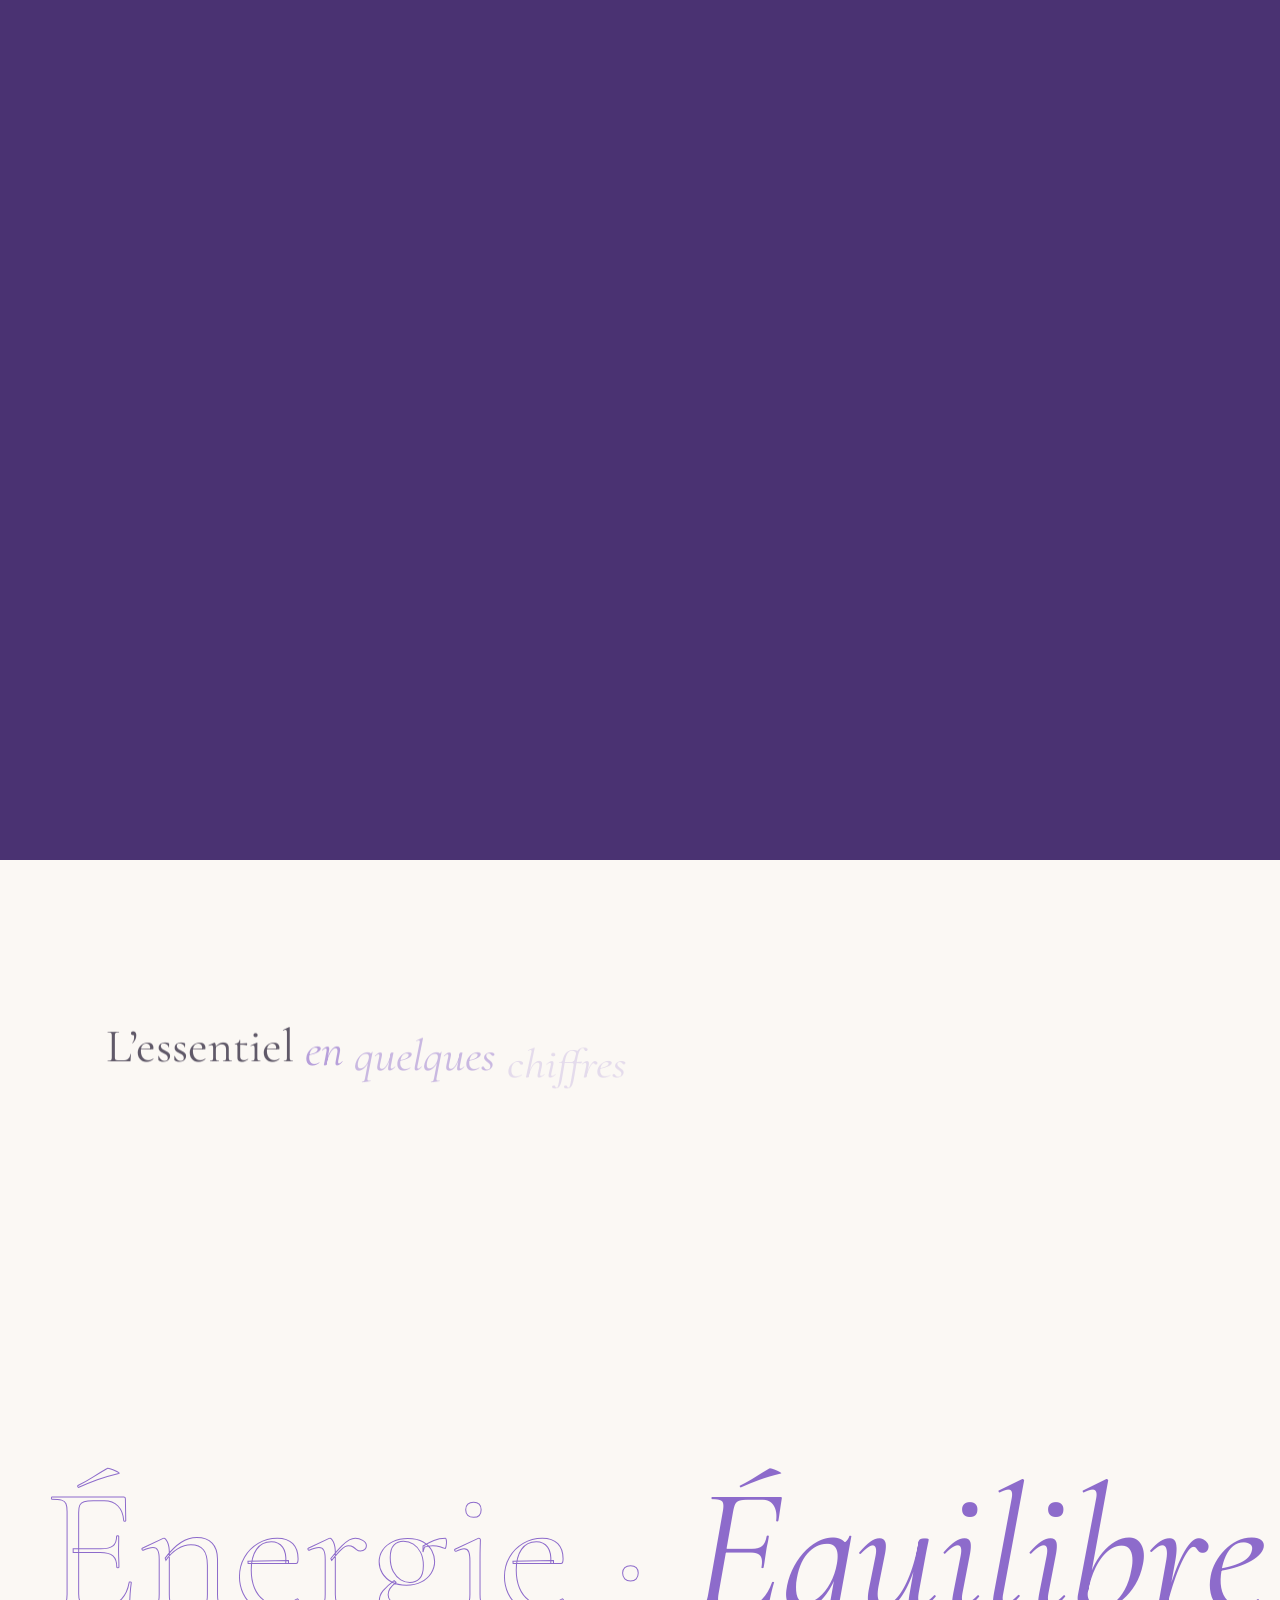
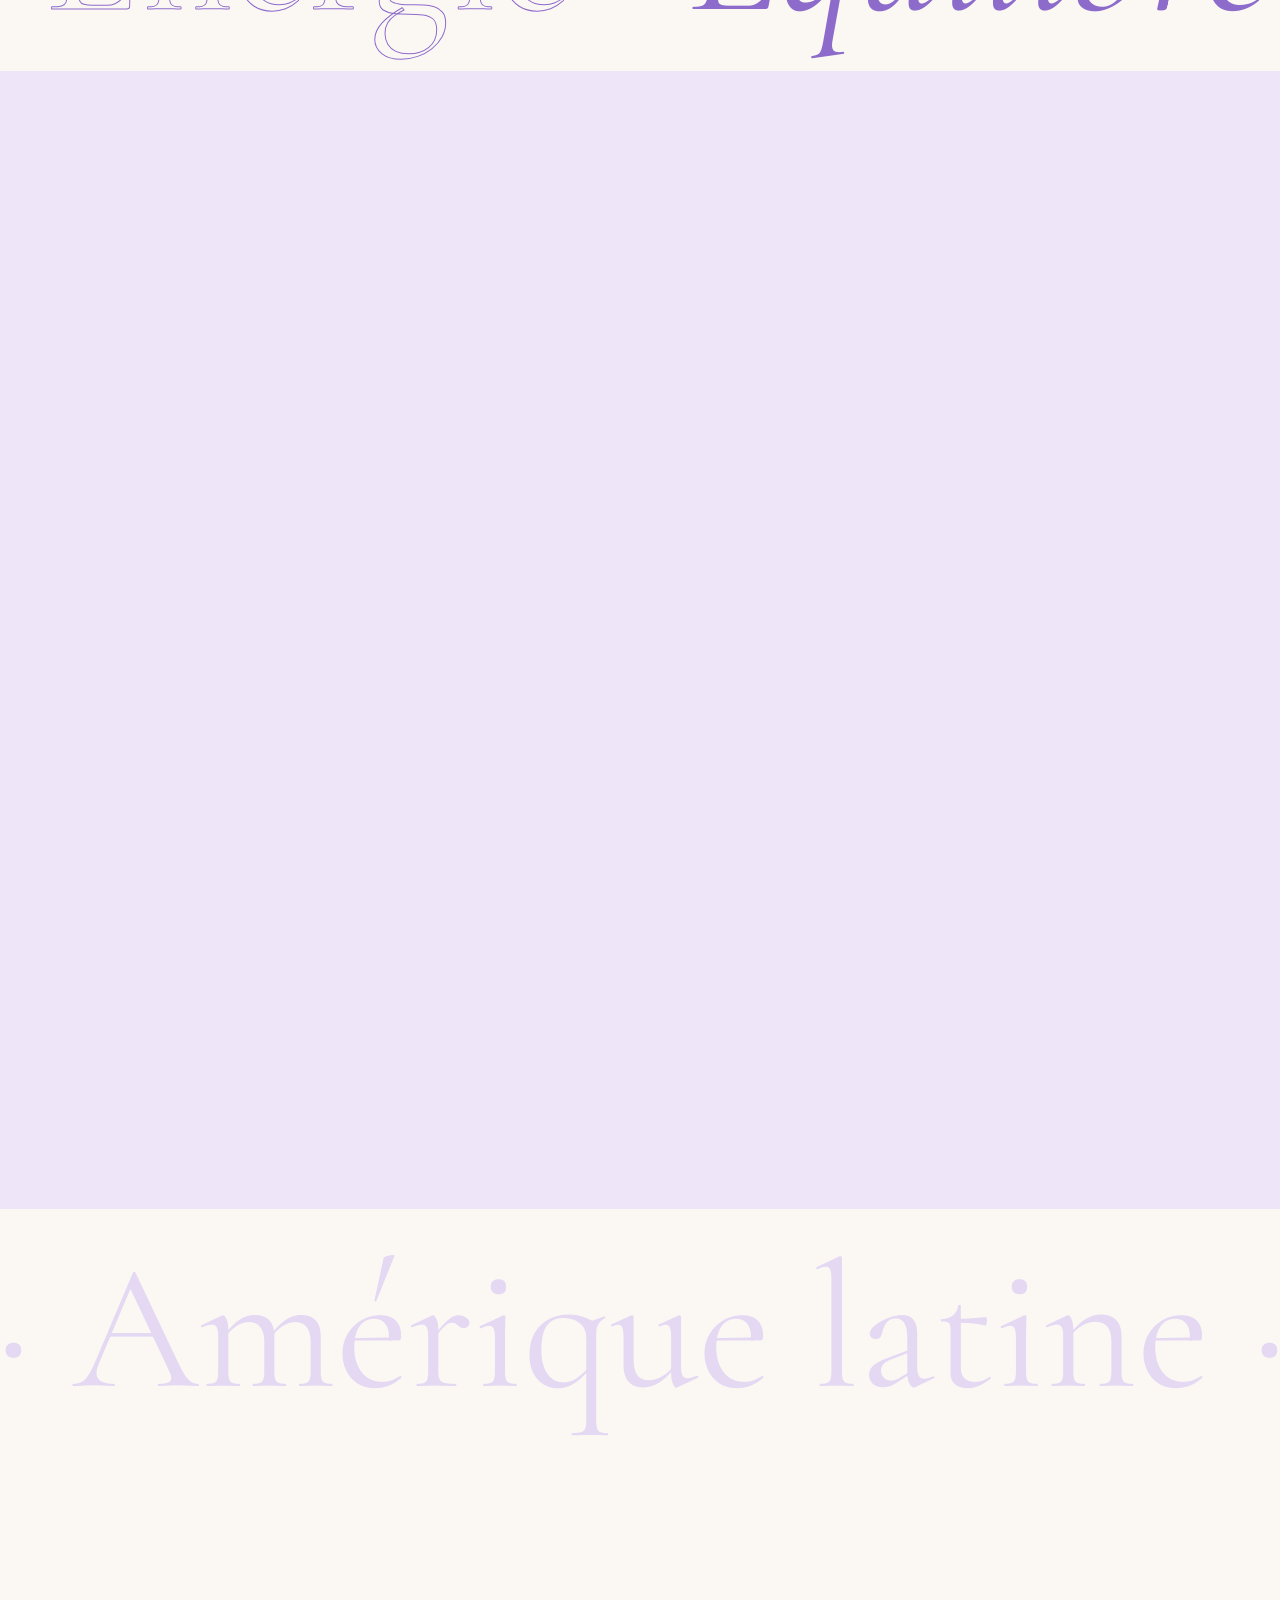
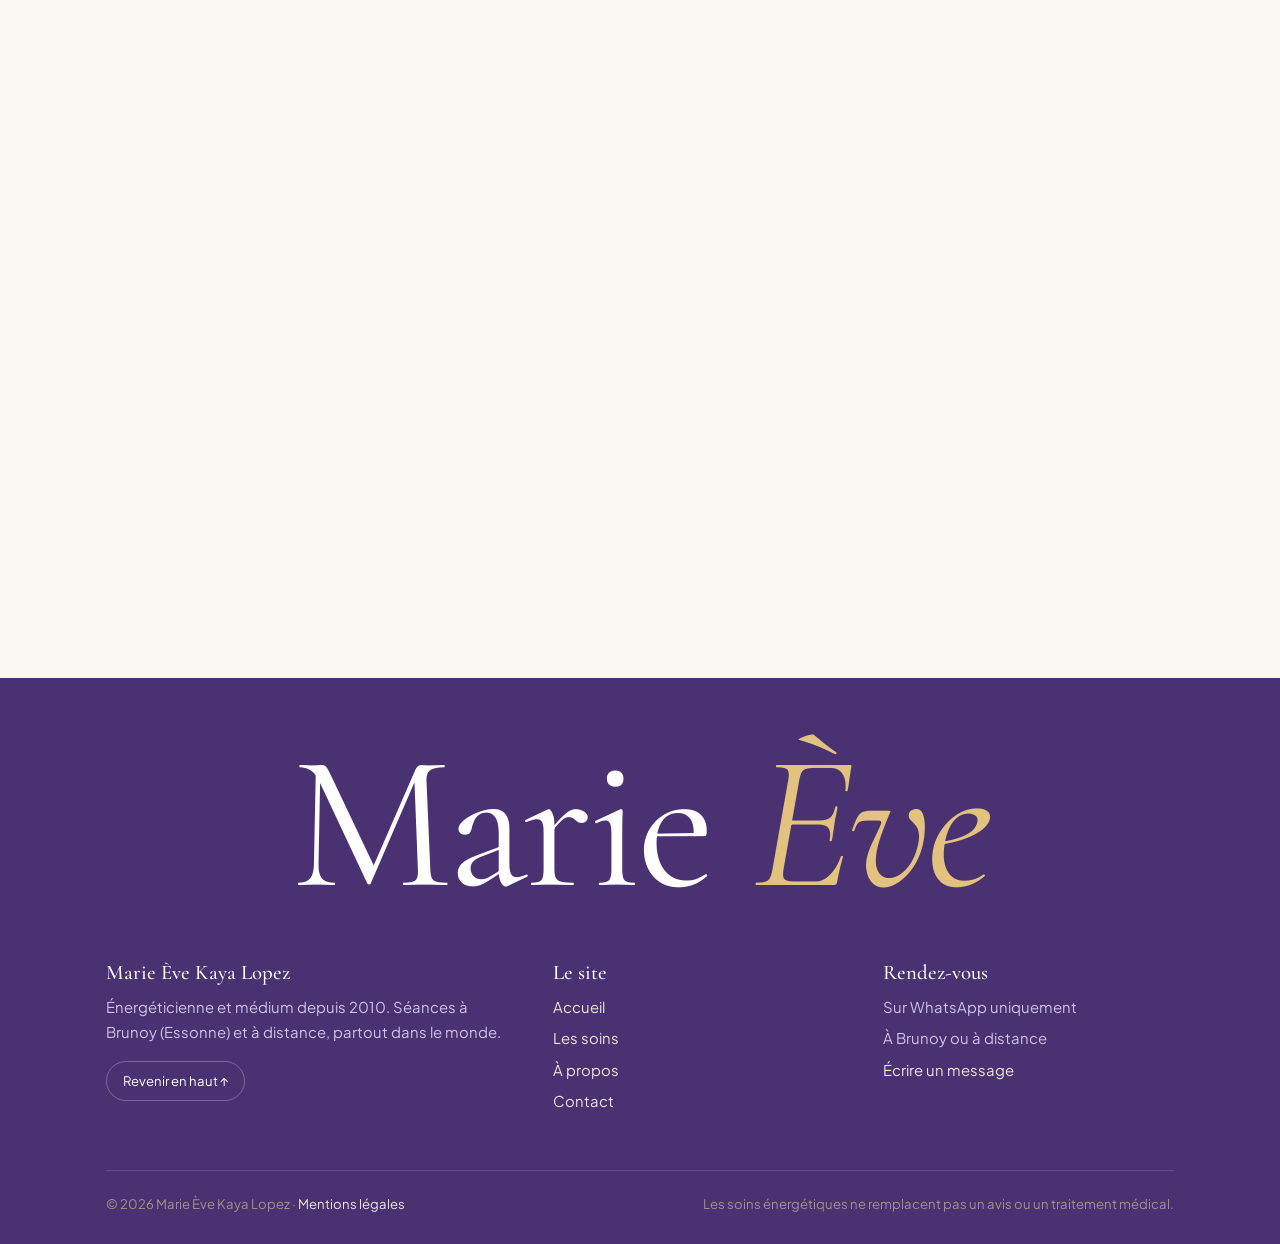
==== commit a09bece4: "Page de mentions légales (SIRET, hébergeur Vercel, données personnelles) Co-Authored-By: Claude Opus" ====
--- a/index.html
+++ b/index.html
@@ -279,7 +279,7 @@
       </ul>
     </div>
     <div class="pied__bas">
-      <span>© <span id="annee">2026</span> Marie Ève Kaya Lopez</span>
+      <span>© <span id="annee">2026</span> Marie Ève Kaya Lopez · <a href="mentions-legales.html" data-lien>Mentions légales</a></span>
       <span>Les soins énergétiques ne remplacent pas un avis ou un traitement médical.</span>
     </div>
   </div>
--- a/assets/style.css
+++ b/assets/style.css
@@ -645,3 +645,74 @@
 .bientot{margin:10px 0 28px;padding:22px 26px;border-radius:22px;border:1px dashed color-mix(in srgb,var(--encre-3) 45%,transparent);background:color-mix(in srgb,#fff 35%,transparent);}
 .bientot p{margin:6px 0 0;}
 [data-theme=sombre] .bientot{background:color-mix(in srgb,#fff 5%,transparent);}
+
+/* ==========================================================================
+   PERFORMANCE : on garde le rendu, mais uniquement avec des animations
+   que la carte graphique sait faire seule (transform / opacity).
+   ========================================================================== */
+/* Grain fixe : plus d'animation plein écran à chaque image */
+.grain{animation:none;inset:0;}
+/* Formes liquides : rotation seule (le changement de border-radius forçait un repeint) */
+.liquide-fond i{animation:liquideTourne 26s linear infinite;filter:none;border-radius:42% 58% 63% 37%/41% 44% 56% 59%;will-change:transform;}
+@keyframes liquideTourne{to{rotate:360deg;}}
+/* Gouttes : sans filtre SVG « goo » recalculé en continu */
+.gouttes{filter:none;}
+.gouttes i{filter:blur(6px);will-change:translate;}
+/* Portrait : déformation liquide fixe, l'ondulation n'est animée qu'au survol */
+.portrait__image,.soin__visuel .portrait__image{filter:none;}
+.liquide-actif .portrait__image{filter:url(#liquide);}
+/* Fonds animés : glissement d'un calque au lieu de repeindre tout le fond */
+.fond-anime{animation:none!important;background:#EEE6F8;position:relative;overflow:hidden;isolation:isolate;}
+[data-theme=sombre] .fond-anime{background:#1F1830;}
+.fond-anime::before{content:"";position:absolute;inset:0;width:400%;z-index:-1;pointer-events:none;
+  background:linear-gradient(120deg,#EEE6F8,#F7EEDF,#E9DDF8,#F3E4EE,#EEE6F8,#F7EEDF,#E9DDF8,#F3E4EE,#EEE6F8);
+  animation:fondGlisse 36s linear infinite;will-change:transform;}
+[data-theme=sombre] .fond-anime::before{background:linear-gradient(120deg,#1F1830,#2B2140,#231B33,#2E2236,#1F1830,#2B2140,#231B33,#2E2236,#1F1830);}
+@keyframes fondGlisse{to{transform:translateX(-50%);}}
+/* Rayons : sans mode de fusion coûteux */
+.rayons{mix-blend-mode:normal;opacity:.22;will-change:transform;}
+/* Halos et aura : calques dédiés */
+.halo,.aura{will-change:transform;}
+/* Flou d'arrière-plan réduit aux éléments fixes */
+.intentions li{backdrop-filter:none;-webkit-backdrop-filter:none;background:color-mix(in srgb,var(--papier) 78%,transparent);}
+@media (max-width:860px){
+  .entete{backdrop-filter:none;-webkit-backdrop-filter:none;background:color-mix(in srgb,var(--papier) 94%,transparent);}
+  .aura{filter:blur(34px);}
+  .halo{filter:blur(40px);}
+  .trainee,.projecteur{display:none;}
+}
+@media (prefers-reduced-motion:reduce){.fond-anime::before{animation:none!important;}}
+html.calme .fond-anime::before{animation:none!important;}
+
+/* ==========================================================================
+   SUPERPOSITIONS : chaque élément flottant garde sa place
+   ========================================================================== */
+/* Repères de section : l'intitulé n'apparaît qu'au survol */
+.reperes button.actif span{opacity:0;transform:translate(10px,-50%);}
+.reperes button:hover span{opacity:1;transform:translate(0,-50%);}
+/* Notification : en bas à droite, au-dessus du bouton WhatsApp */
+.toast{left:auto;right:20px;bottom:96px;transform:translateX(130%);opacity:0;}
+/* Bouton WhatsApp flottant : s'efface quand un autre bouton WhatsApp est à l'écran */
+.flottant{transition:transform .2s,opacity .4s,scale .4s;}
+.flottant.cache{opacity:0;scale:.6;pointer-events:none;}
+/* Sections épinglées : le contenu ne passe plus sous l'en-tête */
+.recit__epingle,.transfo__epingle{padding-top:var(--haut-entete,76px);box-sizing:border-box;}
+@media (max-width:860px){
+  .toast{left:auto;right:12px;bottom:80px;max-width:min(420px,calc(100% - 24px));}
+  .flottant{width:50px;height:50px;right:14px;bottom:14px;}
+  .flottant svg{width:26px;height:26px;}
+  .recit__epingle{--haut-entete:84px;}
+  .transfo__epingle{--haut-entete:84px;}
+}
+/* Mobile : le bouton WhatsApp passe dans l'en-tête (icône seule) au lieu de flotter sur le texte */
+@media (max-width:860px){
+  .entete .bouton--entete{display:inline-flex!important;width:42px;height:42px;min-height:0;padding:0;border-radius:50%;justify-content:center;align-items:center;gap:0;flex:none;}
+  .entete .bouton--entete .roule{display:none;}
+  .entete .bouton--entete svg{width:20px;height:20px;margin:0;}
+  .flottant{display:none!important;}
+  .toast{bottom:16px;}
+}
+.marque strong,.marque span{white-space:nowrap;}
+@media (max-width:380px){.marque strong{font-size:1.02rem;}.marque span{font-size:.55rem;letter-spacing:.12em;}.outils .outil,.entete .bouton--entete,.burger{width:38px;height:38px;}}
+.mentions h2{font-size:1.6rem;margin:34px 0 10px;}
+.mentions p{line-height:1.8;}
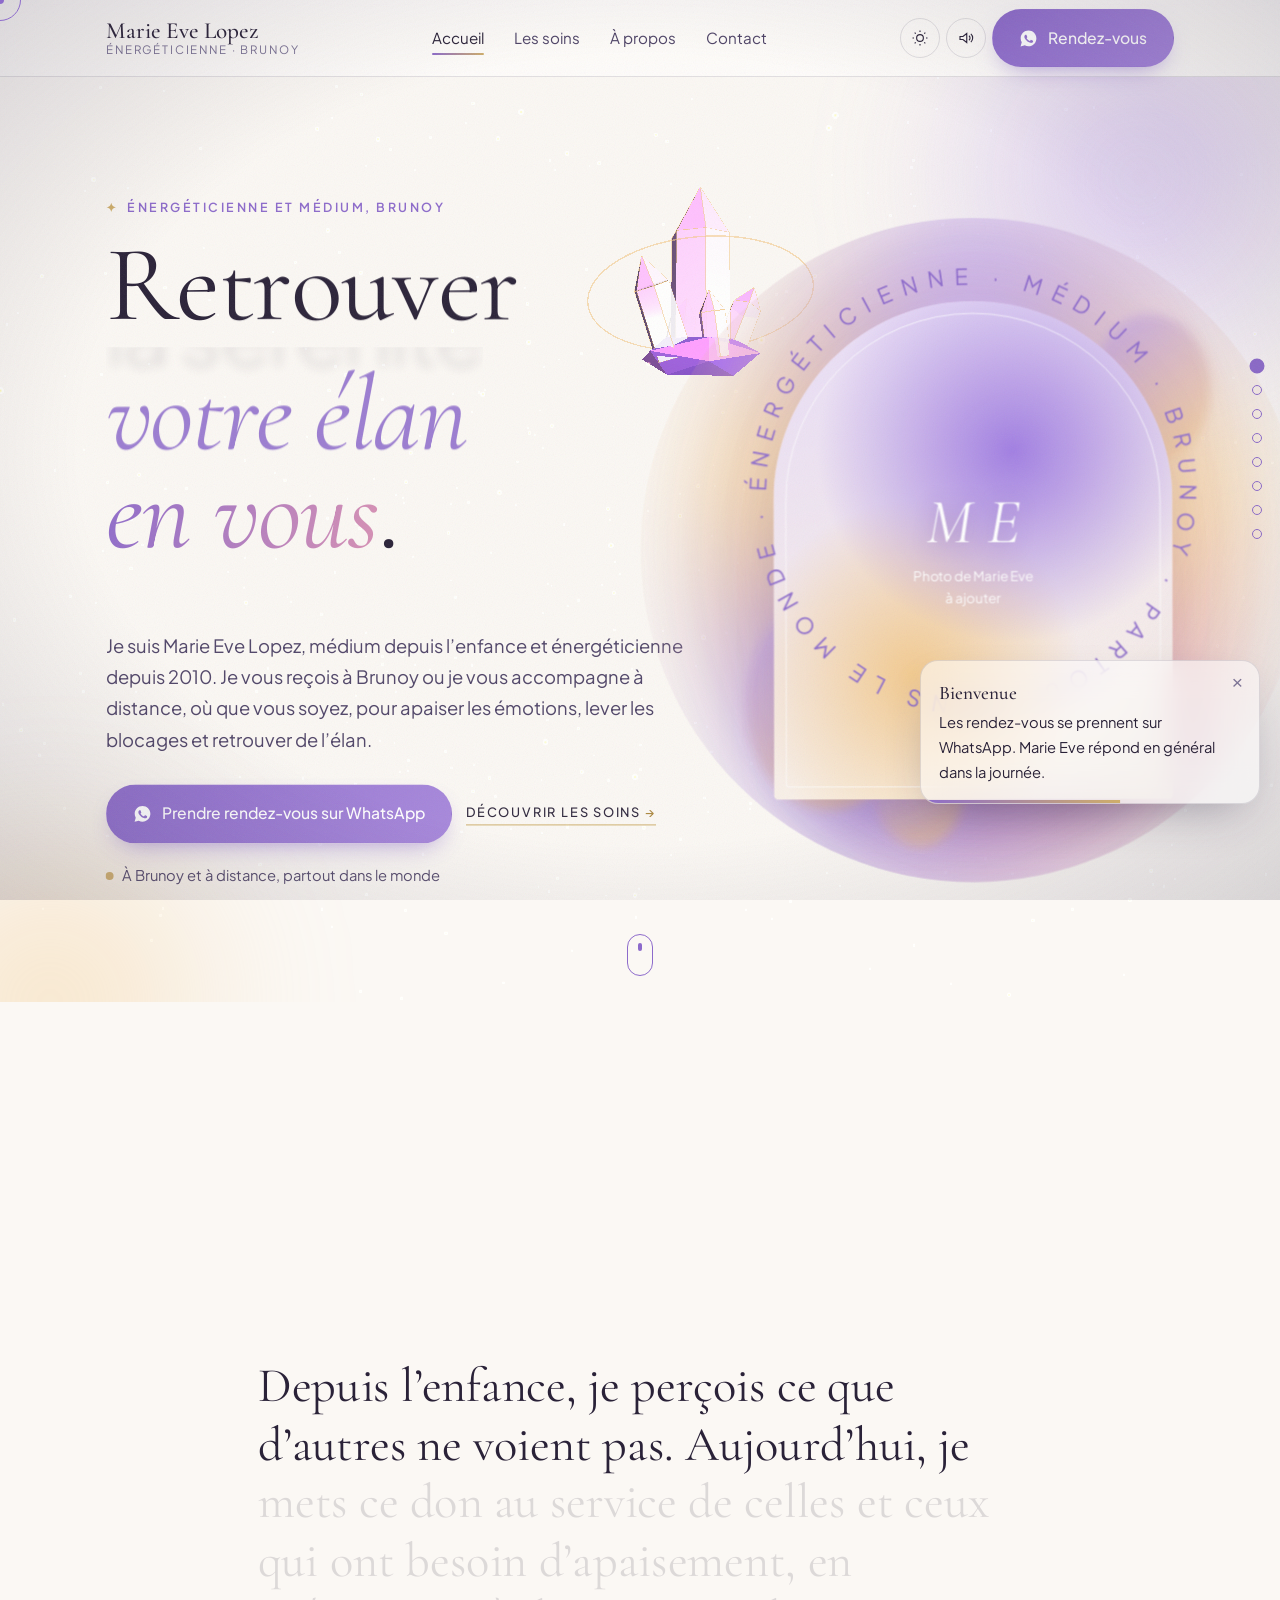
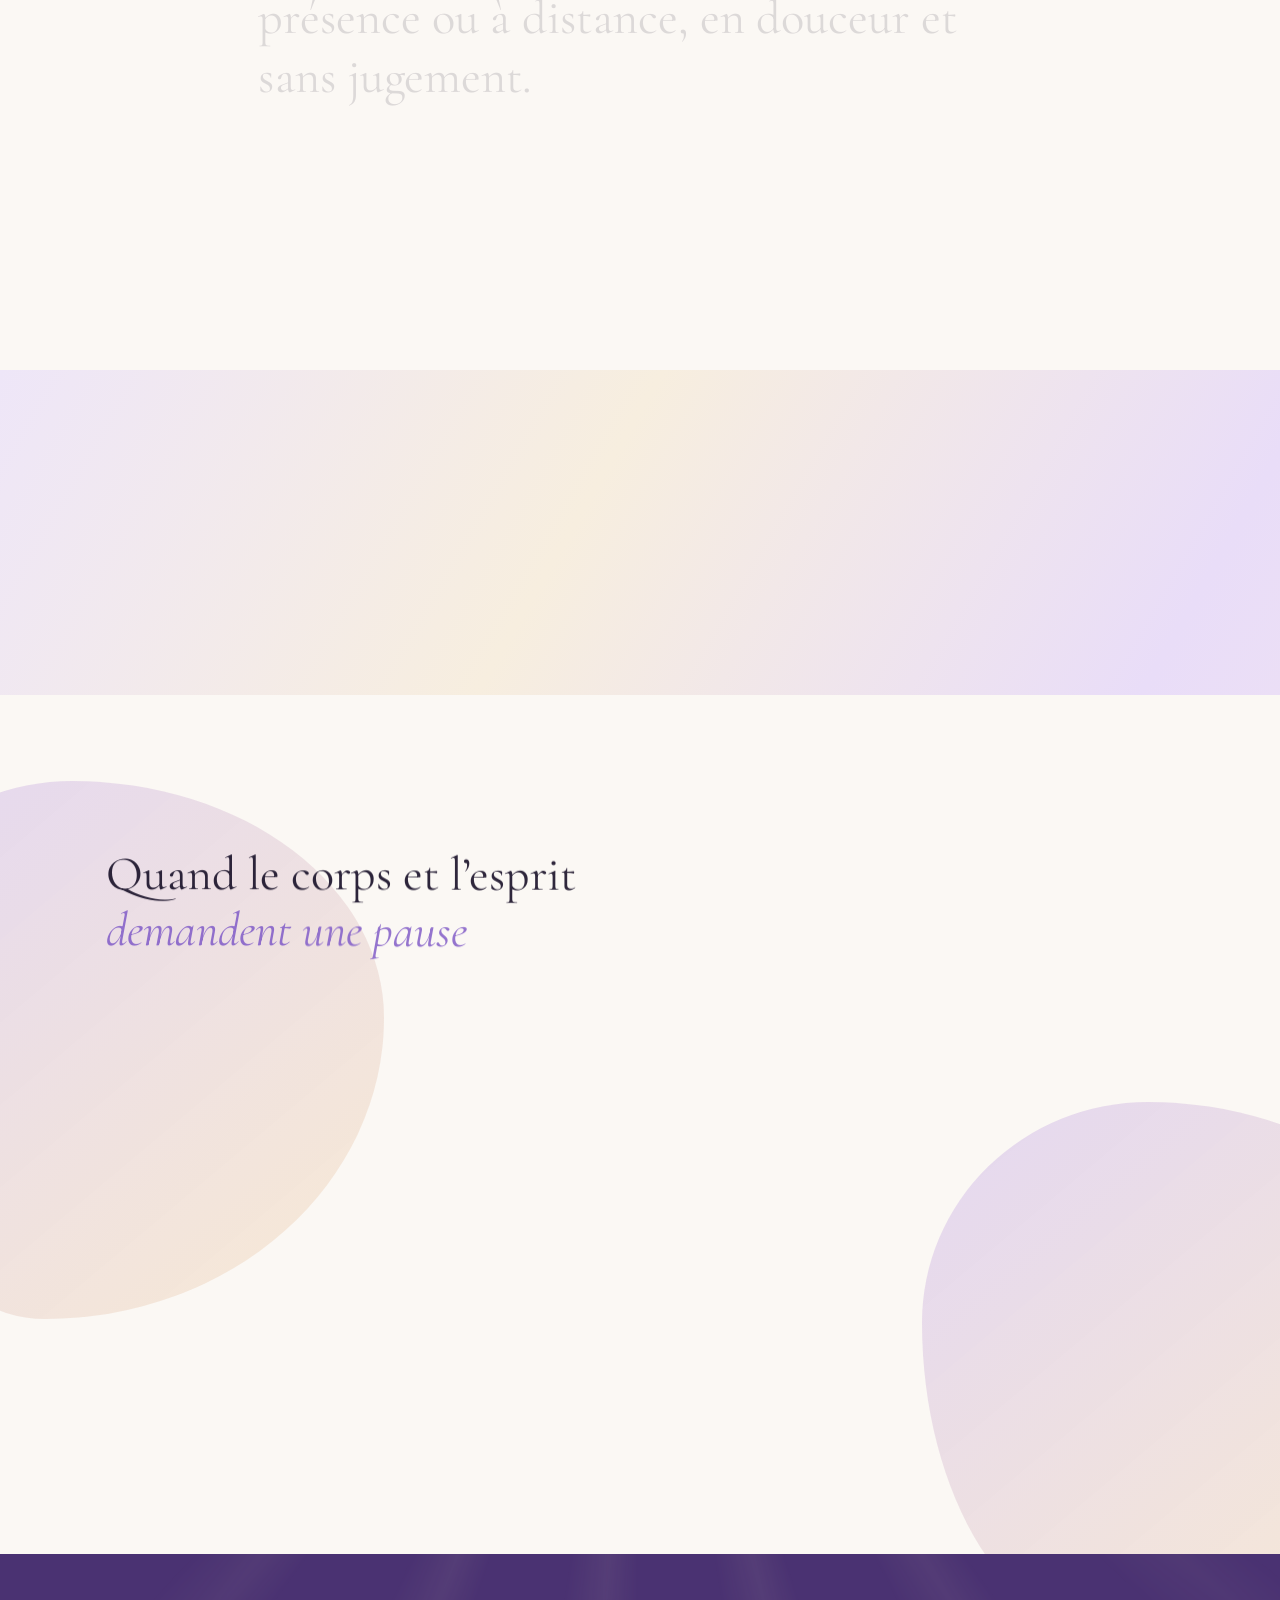
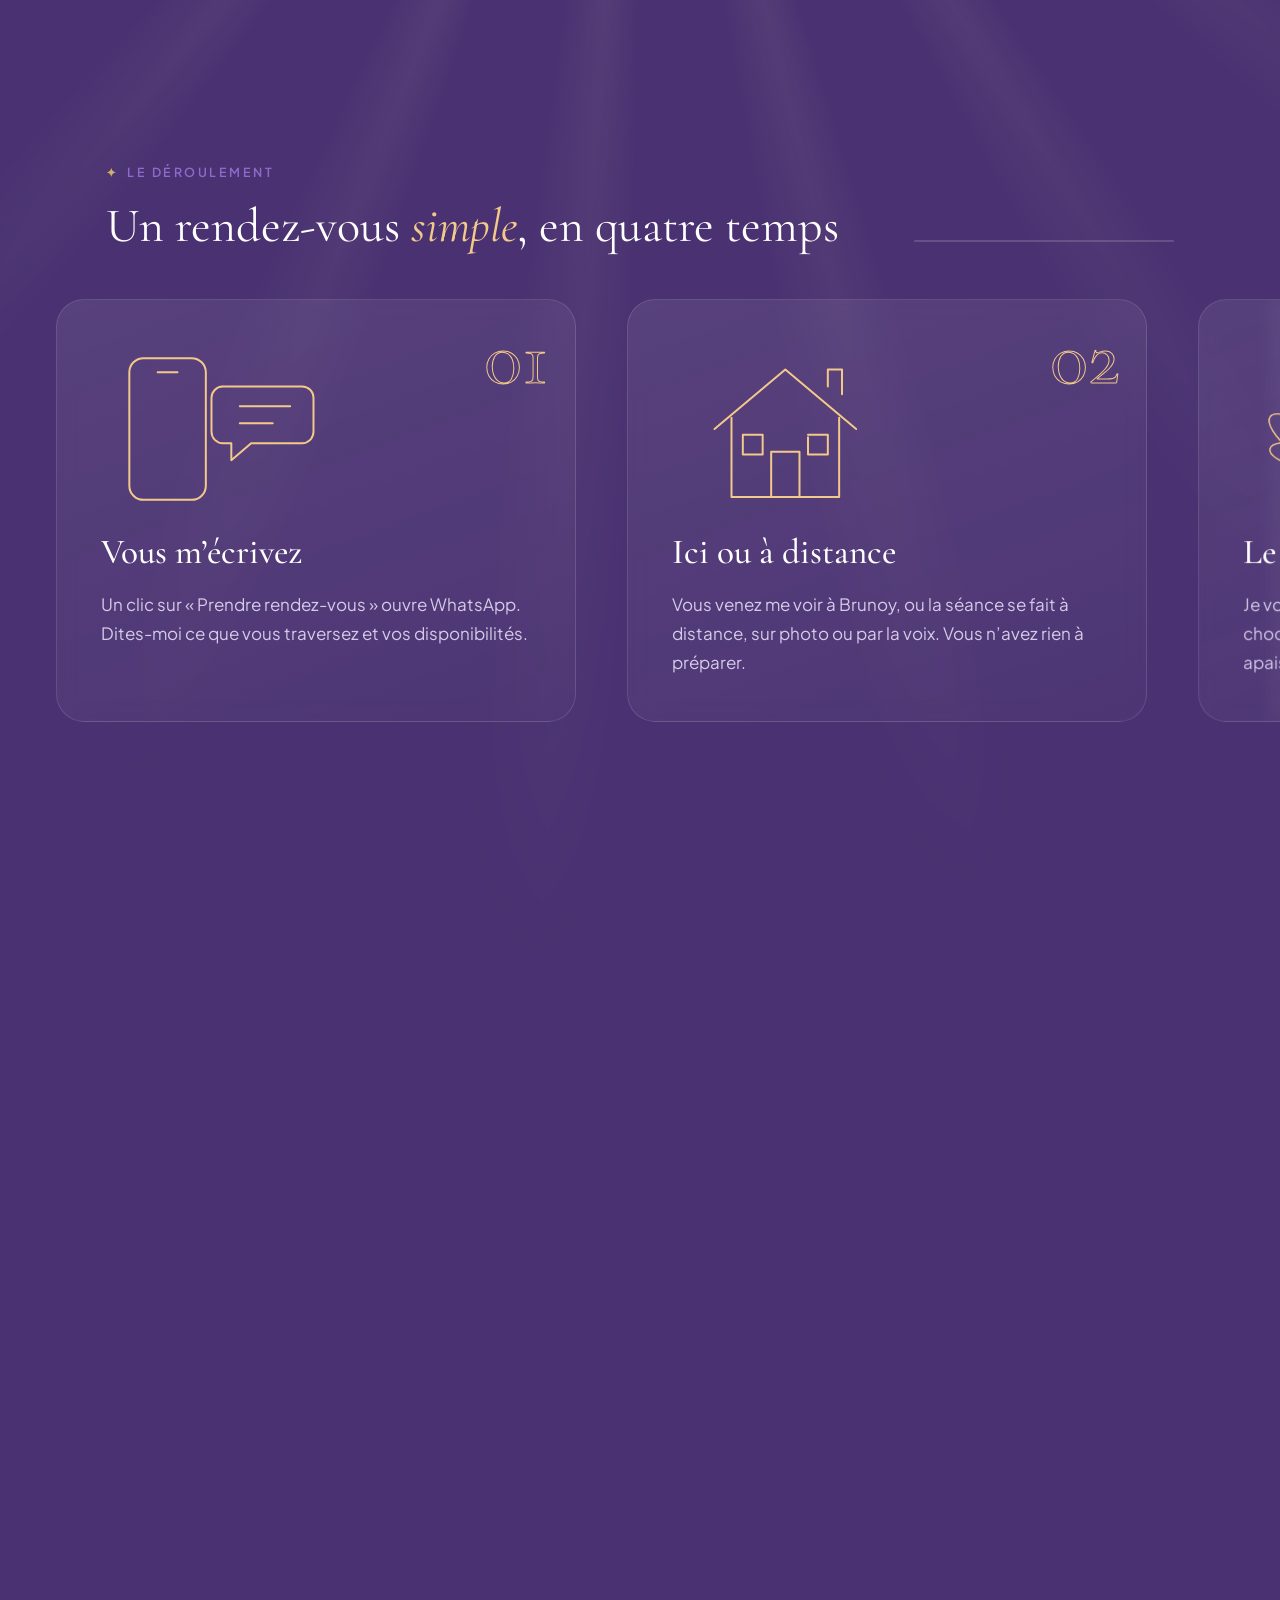
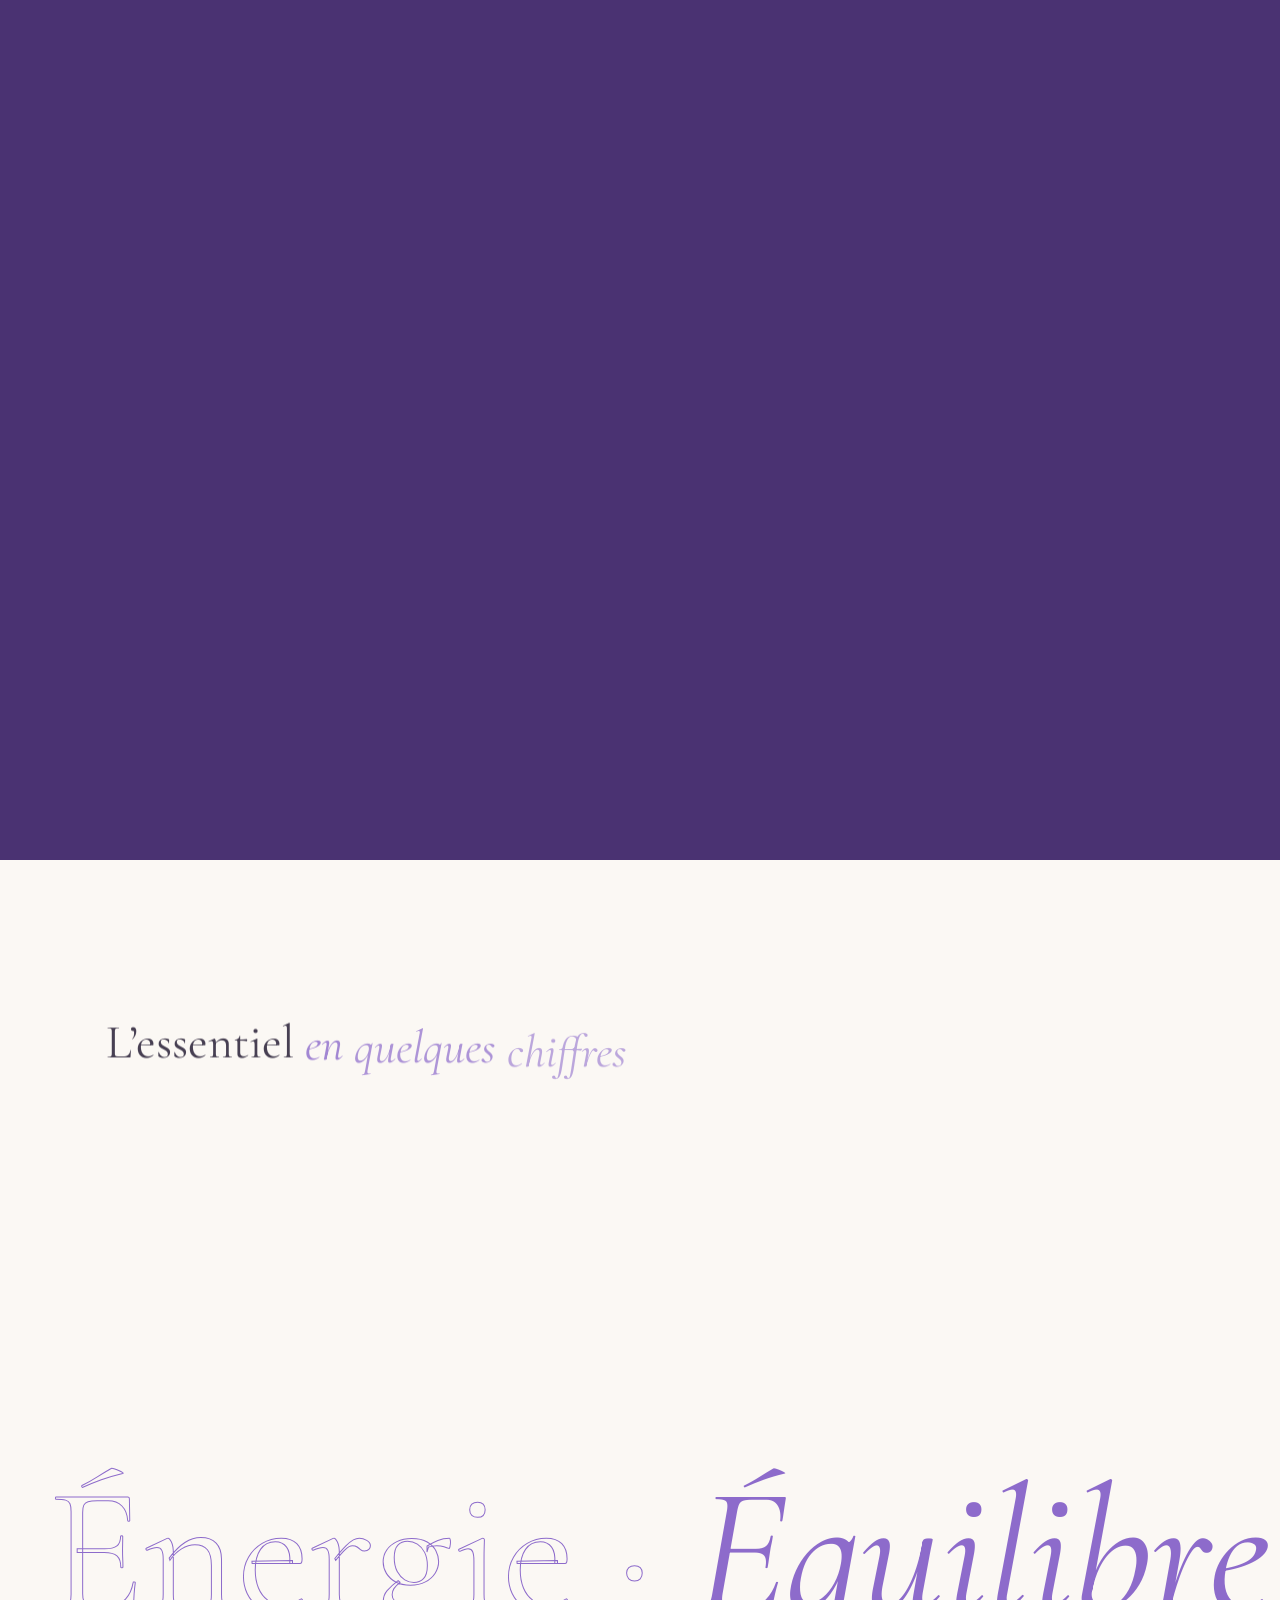
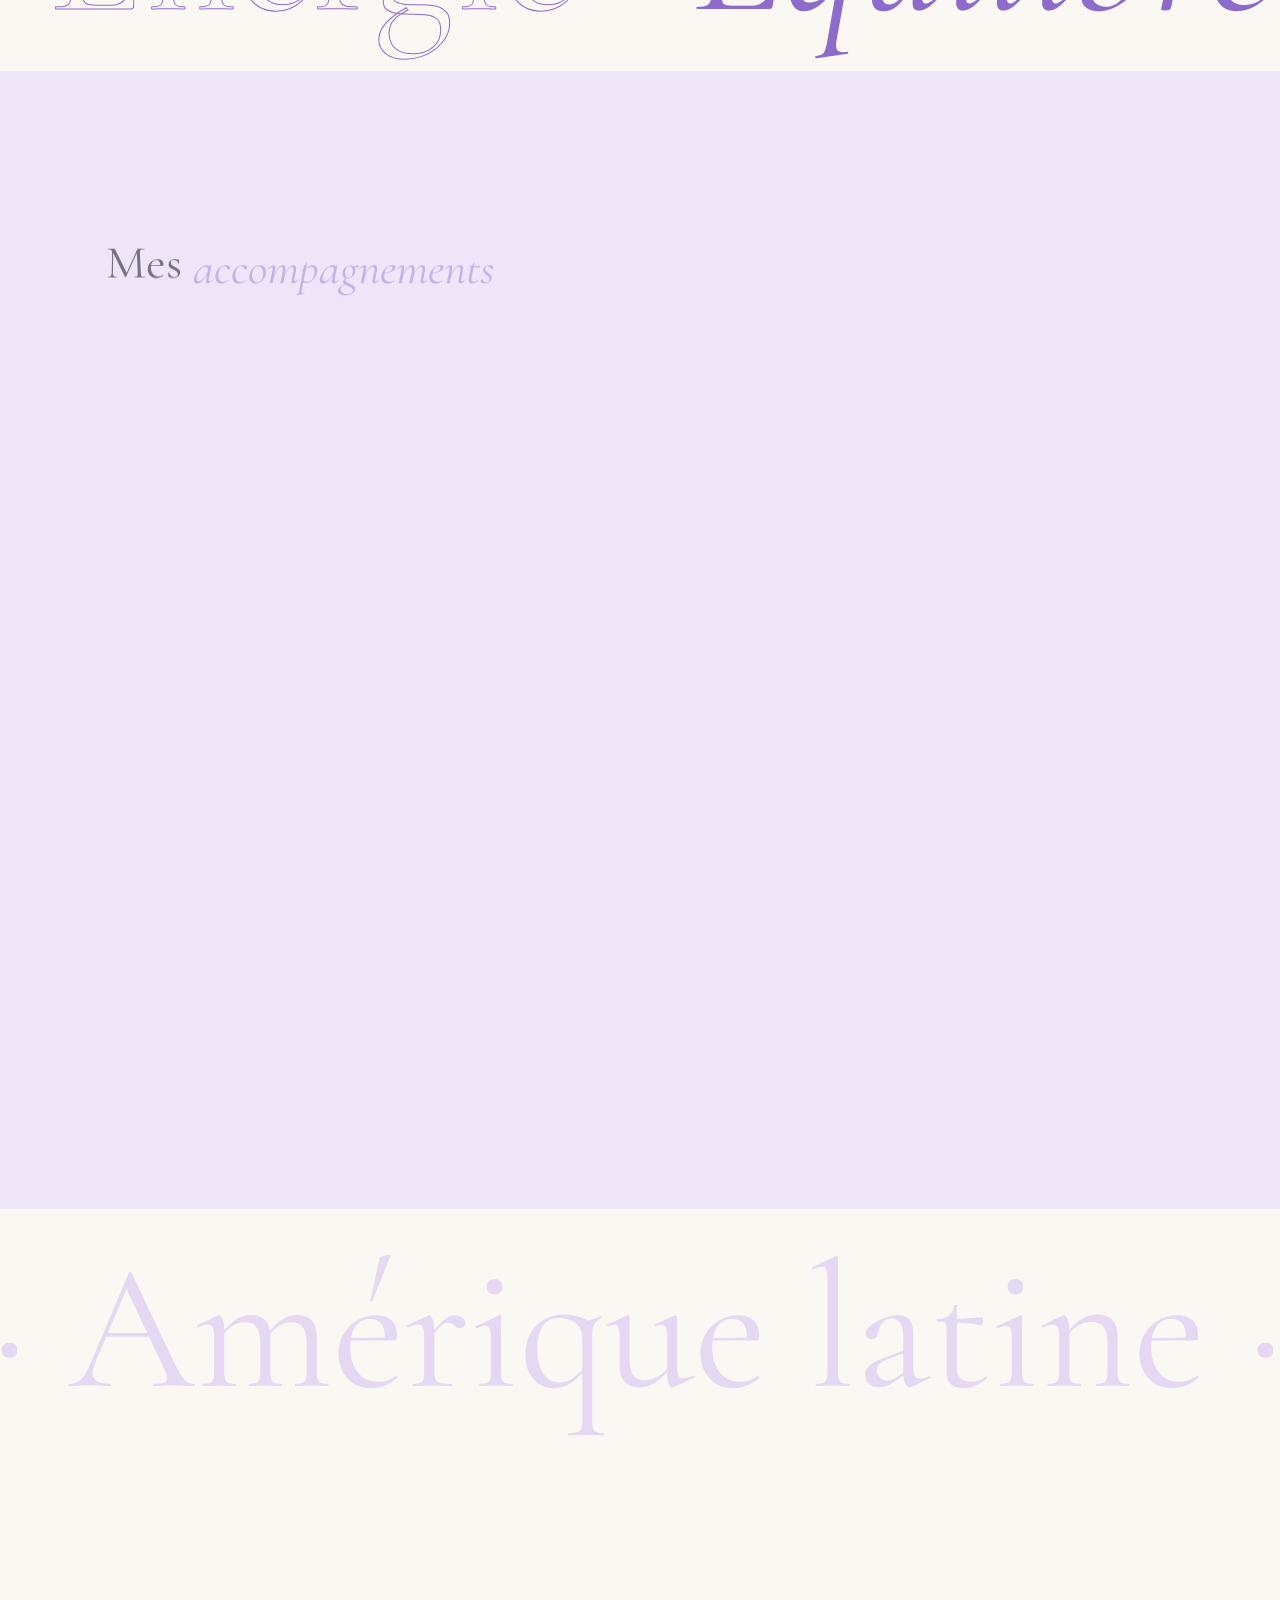
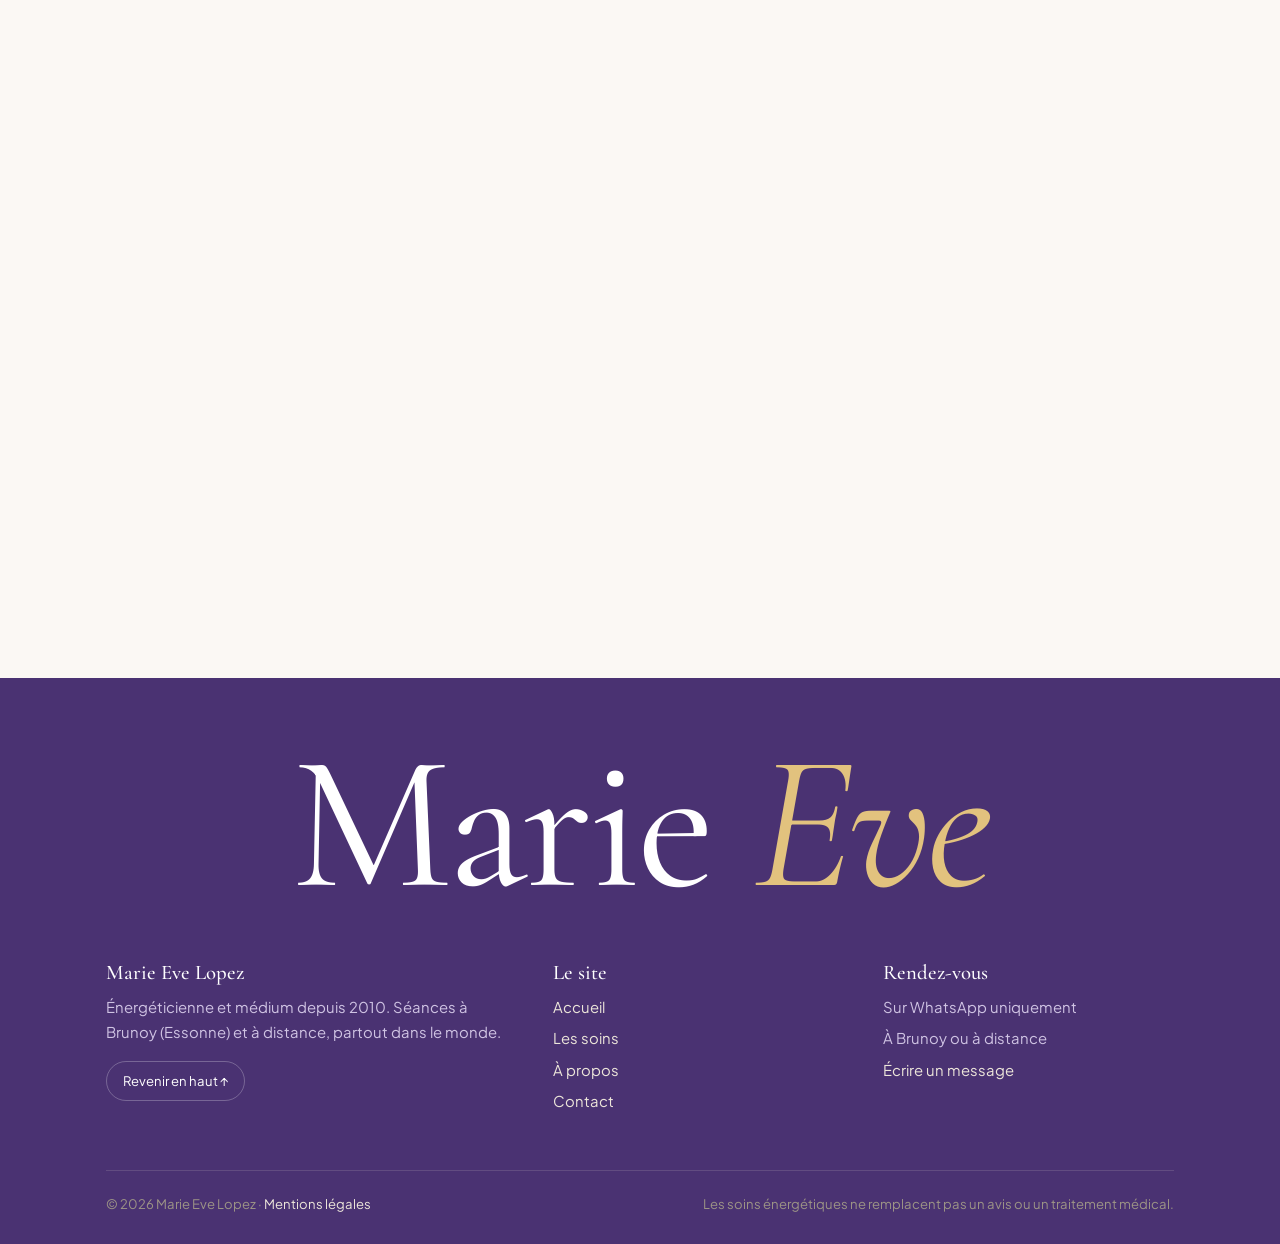
==== commit c245019c: "Nom : Marie Eve Lopez partout (sans « Kaya », sans accent) Co-Authored-By: Claude Opus 5.5 <noreply@" ====
--- a/index.html
+++ b/index.html
@@ -3,11 +3,11 @@
 <head>
 <meta charset="UTF-8">
 <meta name="viewport" content="width=device-width, initial-scale=1">
-<title>Marie Ève Kaya Lopez — Énergéticienne et médium à Brunoy</title>
-<meta name="description" content="Soins énergétiques et guidance médiumnique à Brunoy (Essonne) et à distance. Rendez-vous sur WhatsApp avec Marie Ève Kaya Lopez.">
+<title>Marie Eve Lopez — Énergéticienne et médium à Brunoy</title>
+<meta name="description" content="Soins énergétiques et guidance médiumnique à Brunoy (Essonne) et à distance. Rendez-vous sur WhatsApp avec Marie Eve Lopez.">
 <meta name="theme-color" content="#FBF8F4">
-<meta property="og:title" content="Marie Ève Kaya Lopez — Énergéticienne et médium à Brunoy">
-<meta property="og:description" content="Soins énergétiques et guidance médiumnique à Brunoy (Essonne) et à distance. Rendez-vous sur WhatsApp avec Marie Ève Kaya Lopez.">
+<meta property="og:title" content="Marie Eve Lopez — Énergéticienne et médium à Brunoy">
+<meta property="og:description" content="Soins énergétiques et guidance médiumnique à Brunoy (Essonne) et à distance. Rendez-vous sur WhatsApp avec Marie Eve Lopez.">
 <meta property="og:type" content="website">
 <meta property="og:locale" content="fr_FR">
 <link rel="preconnect" href="https://fonts.googleapis.com">
@@ -31,7 +31,7 @@
 
 <div class="chargeur" aria-hidden="true">
   <div class="chargeur__lotus"></div>
-  <div class="chargeur__nom">Marie Ève</div>
+  <div class="chargeur__nom">Marie Eve</div>
   <div class="chargeur__metier">Énergéticienne · Brunoy</div>
   <div class="chargeur__compteur">0</div>
   <div class="chargeur__barre"><i></i></div>
@@ -49,7 +49,7 @@
 <header class="entete">
   <div class="conteneur">
     <a class="marque" href="index.html" data-lien data-curseur="Accueil">
-      <strong>Marie Ève Kaya Lopez</strong>
+      <strong>Marie Eve Lopez</strong>
       <span>Énergéticienne · Brunoy</span>
     </a>
     <nav class="menu" id="menu" aria-label="Navigation principale">
@@ -90,7 +90,7 @@
         <span class="ligne"><span class="mot-change" data-mots="l’équilibre|la sérénité|votre élan|la clarté"><span class="italique">l’équilibre</span></span></span>
         <span class="ligne"><em class="degrade-anime">en vous</em>.</span>
       </h1>
-      <p class="chapeau" data-r="monte">Je suis Marie Ève Kaya Lopez, médium depuis l’enfance et énergéticienne depuis 2010. Je vous reçois à Brunoy ou je vous accompagne à distance, où que vous soyez, pour apaiser les émotions, lever les blocages et retrouver de l’élan.</p>
+      <p class="chapeau" data-r="monte">Je suis Marie Eve Lopez, médium depuis l’enfance et énergéticienne depuis 2010. Je vous reçois à Brunoy ou je vous accompagne à distance, où que vous soyez, pour apaiser les émotions, lever les blocages et retrouver de l’élan.</p>
       <div class="actions" data-r="monte">
         <a class="bouton bouton--wa" href="contact.html" data-wa="" data-curseur="WhatsApp" data-aimant><svg viewBox="0 0 24 24" fill="currentColor" aria-hidden="true"><path d="M12.04 2C6.58 2 2.13 6.45 2.13 11.91c0 1.75.46 3.45 1.32 4.95L2 22l5.28-1.38a9.9 9.9 0 0 0 4.76 1.21h.01c5.46 0 9.91-4.45 9.91-9.91C21.96 6.45 17.5 2 12.04 2zm5.8 14.16c-.24.68-1.42 1.32-1.95 1.36-.5.05-.98.23-3.3-.69-2.79-1.1-4.55-3.94-4.69-4.12-.13-.18-1.11-1.48-1.11-2.82 0-1.34.7-2 .95-2.27.25-.27.54-.34.72-.34.18 0 .36 0 .52.01.17.01.39-.06.61.47.23.55.77 1.9.84 2.04.07.14.11.3.02.48-.09.18-.14.29-.27.45-.14.16-.29.36-.41.48-.14.14-.28.29-.12.56.16.27.71 1.17 1.52 1.9 1.05.93 1.93 1.22 2.2 1.36.27.14.43.11.59-.07.16-.18.68-.79.86-1.07.18-.27.36-.22.61-.13.25.09 1.59.75 1.86.89.27.14.45.2.52.32.07.11.07.66-.17 1.34z"/></svg><span class="roule"><span>Prendre rendez-vous sur WhatsApp</span><span>Prendre rendez-vous sur WhatsApp</span></span></a>
         <a class="lien-fleche" href="soins.html" data-lien data-curseur="Voir">Découvrir les soins</a>
@@ -101,10 +101,10 @@
       <div class="aura" aria-hidden="true"></div>
       <div class="gouttes" aria-hidden="true"><i></i><i></i><i></i><i></i></div>
       <svg class="cercle-texte" viewBox="0 0 200 200" aria-hidden="true"><defs><path id="cercle-chemin" d="M100,100 m-88,0 a88,88 0 1,1 176,0 a88,88 0 1,1 -176,0"/></defs><text><textPath href="#cercle-chemin">Énergéticienne · Médium · Brunoy · Partout dans le monde · </textPath></text></svg>
-      <!-- >>> PHOTO : remplacer .portrait__image par <img class="portrait__image" src="assets/marie-eve.jpg" alt="Marie Ève Kaya Lopez"> -->
-      <div class="portrait" role="img" aria-label="Emplacement de la photo de Marie Ève" data-curseur="Respirer" data-relief>
+      <!-- >>> PHOTO : remplacer .portrait__image par <img class="portrait__image" src="assets/marie-eve.jpg" alt="Marie Eve Lopez"> -->
+      <div class="portrait" role="img" aria-label="Emplacement de la photo de Marie Eve" data-curseur="Respirer" data-relief>
         <div class="portrait__image"></div>
-        <div><span>M È</span>Photo de Marie Ève<br>à ajouter</div>
+        <div><span>M E</span>Photo de Marie Eve<br>à ajouter</div>
         <i class="portrait__reflet"></i>
       </div>
     </div>
@@ -186,7 +186,7 @@
       <span class="surtitre" data-r="masque">En bref</span>
       <h2 data-titre>L’essentiel <em>en quelques chiffres</em></h2>
     </div>
-    <!-- >>> CHIFFRES : d'après l'entretien avec Marie Ève -->
+    <!-- >>> CHIFFRES : d'après l'entretien avec Marie Eve -->
     <div class="chiffres">
       <div class="chiffre" data-r="monte"><span class="compteur" data-compte="2010" data-depart="1990">1990</span><p>l’année où je me suis installée à mon compte</p><div class="jauge" style="--v:100%"><i></i></div></div>
       <div class="chiffre" data-r="monte"><span class="compteur" data-compte="10" data-suffixe=" ans">0</span><p>à former des praticiens en énergie</p><div class="jauge" style="--v:80%"><i></i></div></div>
@@ -259,10 +259,10 @@
 </main>
 
 <footer class="pied">
-  <div class="pied__geant" aria-hidden="true">Marie <em>Ève</em></div>
+  <div class="pied__geant" aria-hidden="true">Marie <em>Eve</em></div>
   <div class="conteneur">
     <div>
-      <h3>Marie Ève Kaya Lopez</h3>
+      <h3>Marie Eve Lopez</h3>
       <p>Énergéticienne et médium depuis 2010. Séances à Brunoy (Essonne) et à distance, partout dans le monde.</p>
       <button class="haut" type="button" data-curseur="Haut">Revenir en haut ↑</button>
     </div>
@@ -279,13 +279,13 @@
       </ul>
     </div>
     <div class="pied__bas">
-      <span>© <span id="annee">2026</span> Marie Ève Kaya Lopez · <a href="mentions-legales.html" data-lien>Mentions légales</a></span>
+      <span>© <span id="annee">2026</span> Marie Eve Lopez · <a href="mentions-legales.html" data-lien>Mentions légales</a></span>
       <span>Les soins énergétiques ne remplacent pas un avis ou un traitement médical.</span>
     </div>
   </div>
 </footer>
 
-<a class="flottant" href="contact.html" data-wa="" data-curseur="WhatsApp" aria-label="Écrire à Marie Ève sur WhatsApp"><svg viewBox="0 0 24 24" fill="currentColor" aria-hidden="true"><path d="M12.04 2C6.58 2 2.13 6.45 2.13 11.91c0 1.75.46 3.45 1.32 4.95L2 22l5.28-1.38a9.9 9.9 0 0 0 4.76 1.21h.01c5.46 0 9.91-4.45 9.91-9.91C21.96 6.45 17.5 2 12.04 2zm5.8 14.16c-.24.68-1.42 1.32-1.95 1.36-.5.05-.98.23-3.3-.69-2.79-1.1-4.55-3.94-4.69-4.12-.13-.18-1.11-1.48-1.11-2.82 0-1.34.7-2 .95-2.27.25-.27.54-.34.72-.34.18 0 .36 0 .52.01.17.01.39-.06.61.47.23.55.77 1.9.84 2.04.07.14.11.3.02.48-.09.18-.14.29-.27.45-.14.16-.29.36-.41.48-.14.14-.28.29-.12.56.16.27.71 1.17 1.52 1.9 1.05.93 1.93 1.22 2.2 1.36.27.14.43.11.59-.07.16-.18.68-.79.86-1.07.18-.27.36-.22.61-.13.25.09 1.59.75 1.86.89.27.14.45.2.52.32.07.11.07.66-.17 1.34z"/></svg></a>
+<a class="flottant" href="contact.html" data-wa="" data-curseur="WhatsApp" aria-label="Écrire à Marie Eve sur WhatsApp"><svg viewBox="0 0 24 24" fill="currentColor" aria-hidden="true"><path d="M12.04 2C6.58 2 2.13 6.45 2.13 11.91c0 1.75.46 3.45 1.32 4.95L2 22l5.28-1.38a9.9 9.9 0 0 0 4.76 1.21h.01c5.46 0 9.91-4.45 9.91-9.91C21.96 6.45 17.5 2 12.04 2zm5.8 14.16c-.24.68-1.42 1.32-1.95 1.36-.5.05-.98.23-3.3-.69-2.79-1.1-4.55-3.94-4.69-4.12-.13-.18-1.11-1.48-1.11-2.82 0-1.34.7-2 .95-2.27.25-.27.54-.34.72-.34.18 0 .36 0 .52.01.17.01.39-.06.61.47.23.55.77 1.9.84 2.04.07.14.11.3.02.48-.09.18-.14.29-.27.45-.14.16-.29.36-.41.48-.14.14-.28.29-.12.56.16.27.71 1.17 1.52 1.9 1.05.93 1.93 1.22 2.2 1.36.27.14.43.11.59-.07.16-.18.68-.79.86-1.07.18-.27.36-.22.61-.13.25.09 1.59.75 1.86.89.27.14.45.2.52.32.07.11.07.66-.17 1.34z"/></svg></a>
 
 <div class="toast" role="status" aria-live="polite"><strong></strong><span></span><button class="toast__fermer" type="button" aria-label="Fermer">×</button><i class="toast__temps"></i></div>
 
--- a/assets/style.css
+++ b/assets/style.css
@@ -1,5 +1,5 @@
 /* ==========================================================================
-   Marie Ève Kaya Lopez — Énergéticienne à domicile, Brunoy
+   Marie Eve Lopez — Énergéticienne à domicile, Brunoy
    Feuille de style commune aux quatre pages.
    ========================================================================== */
 
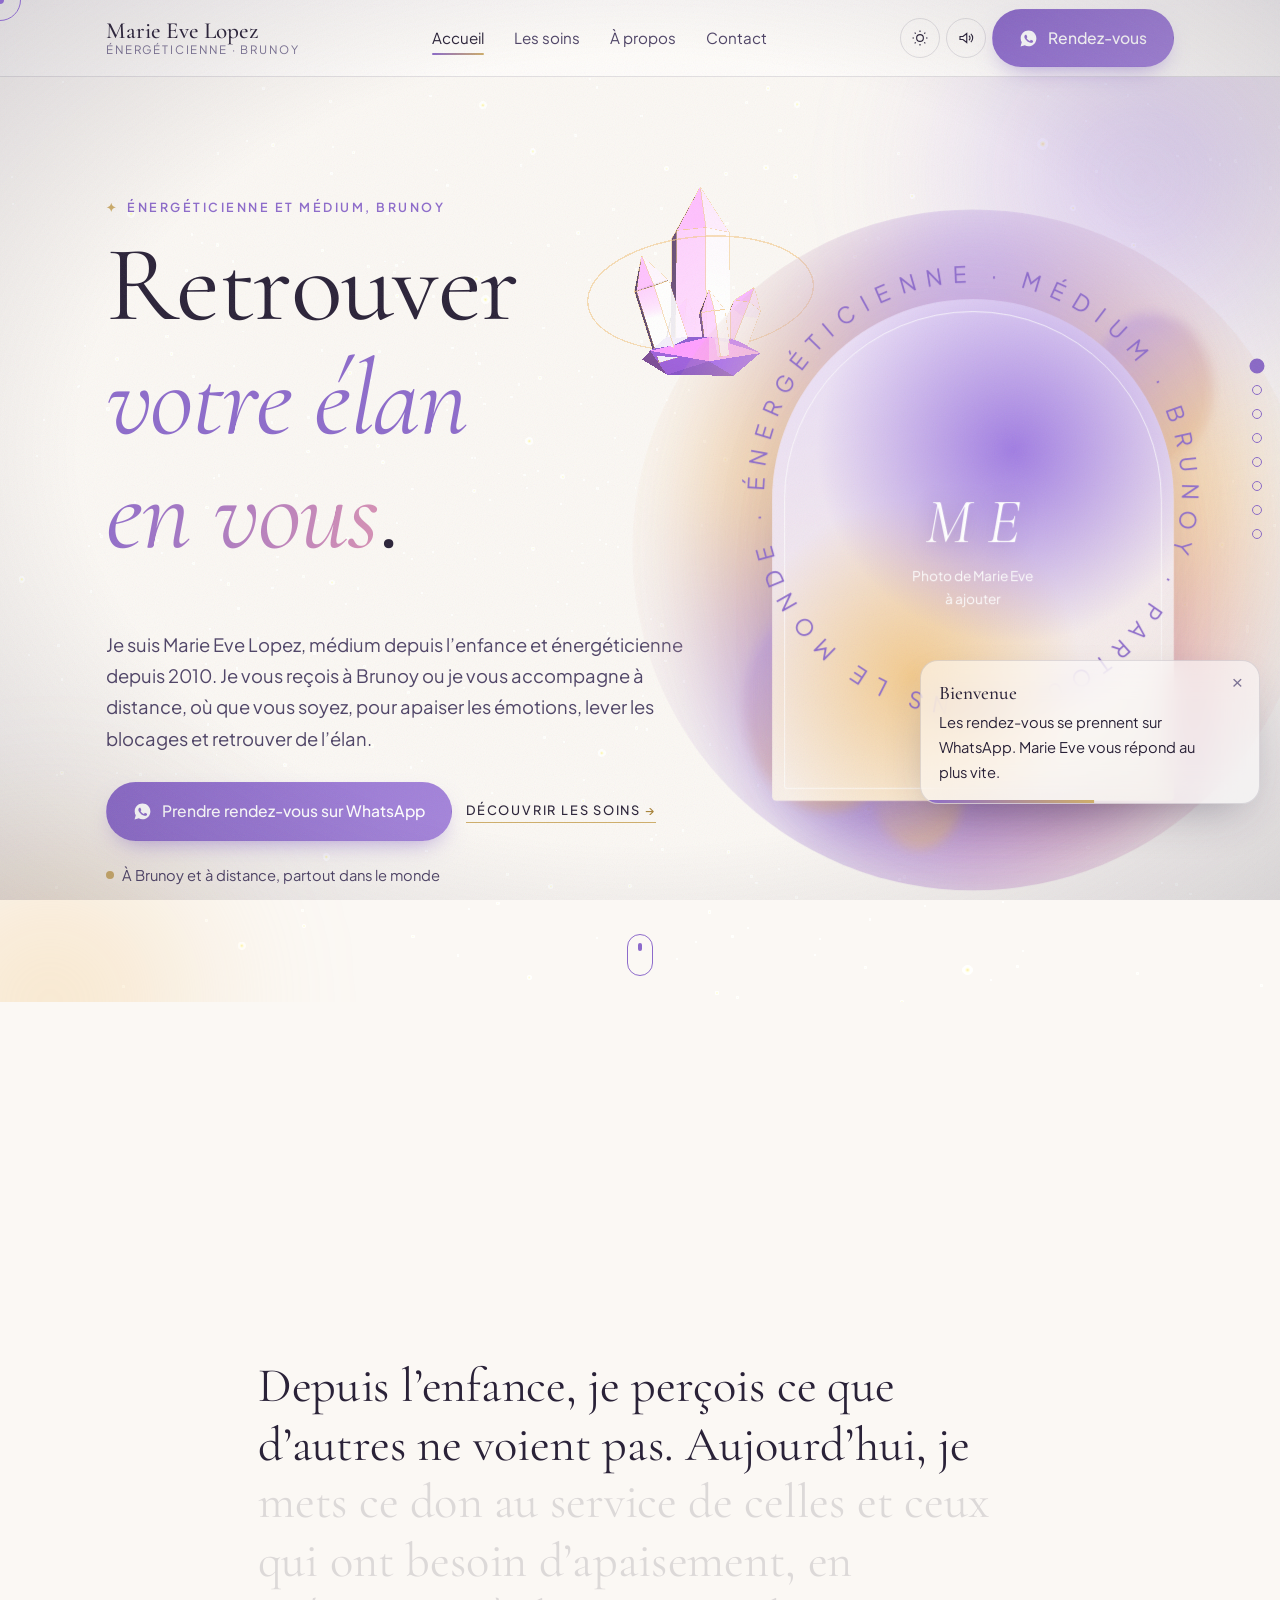
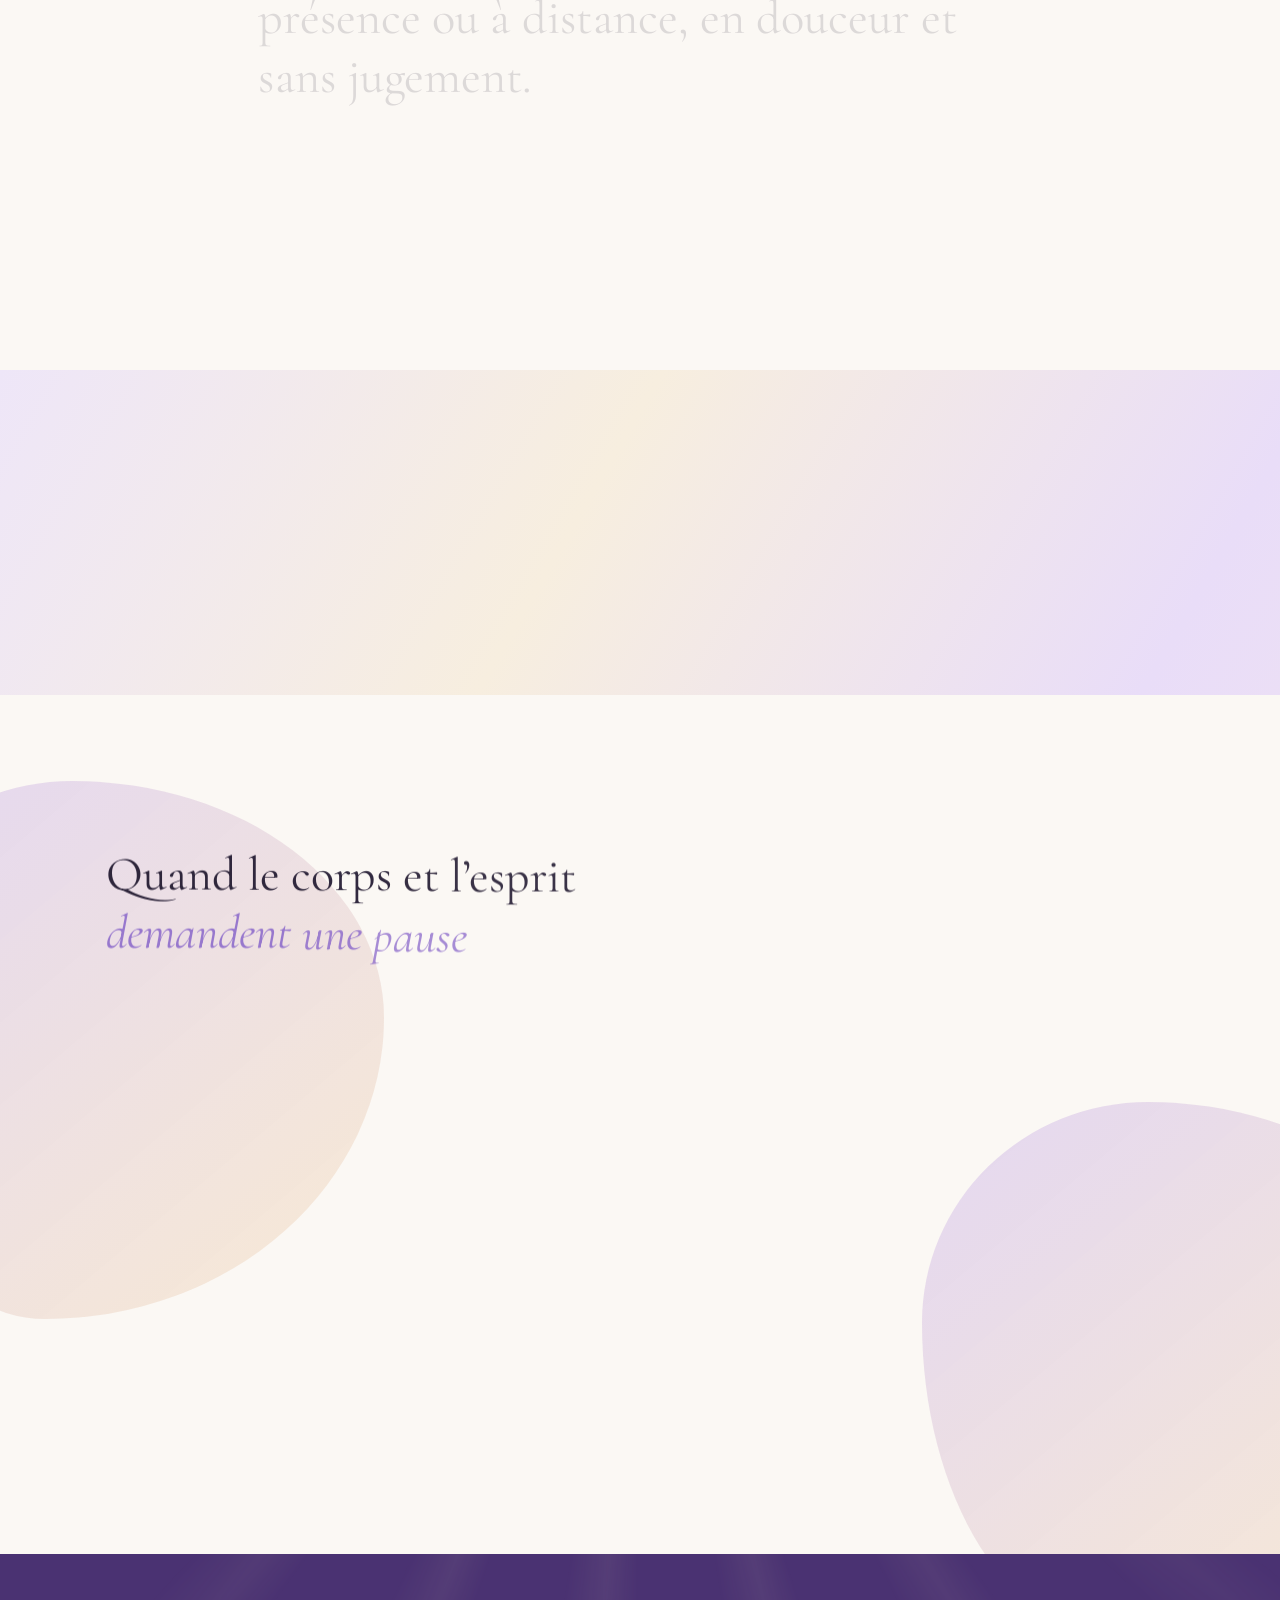
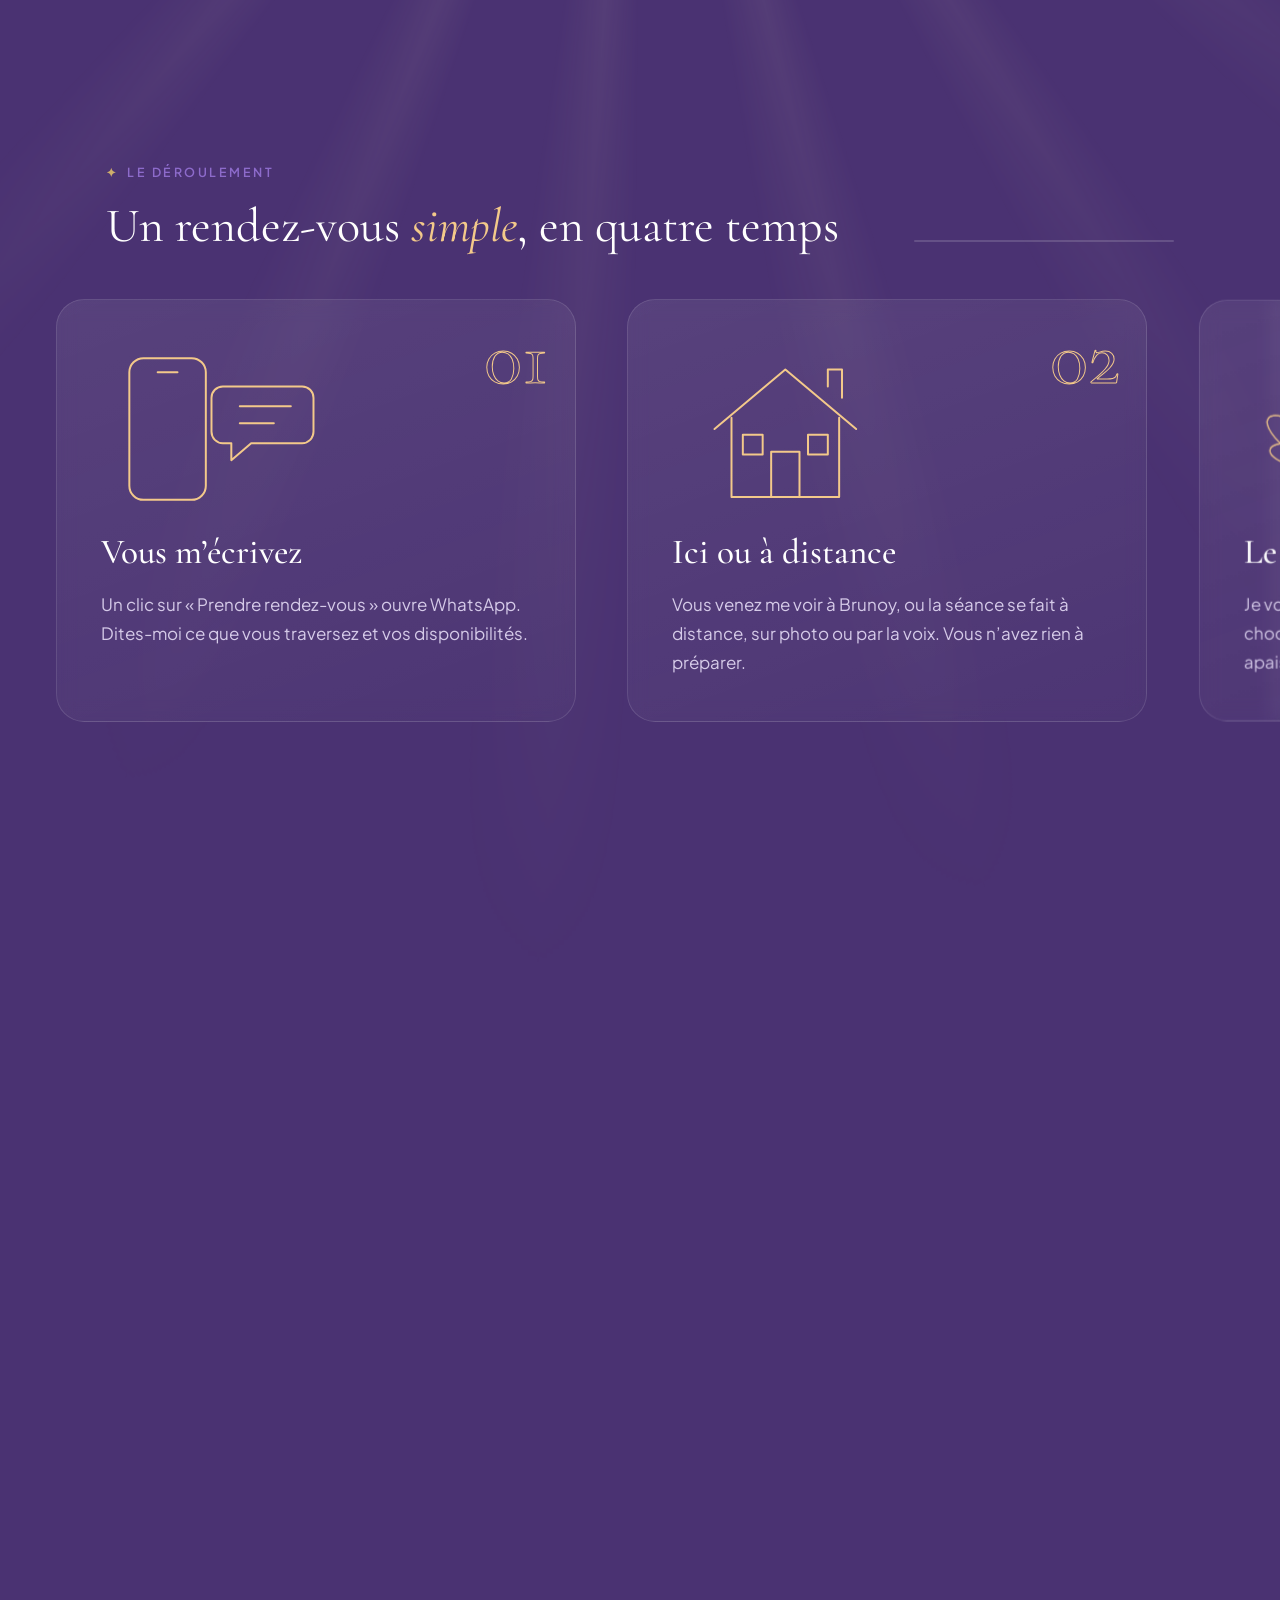
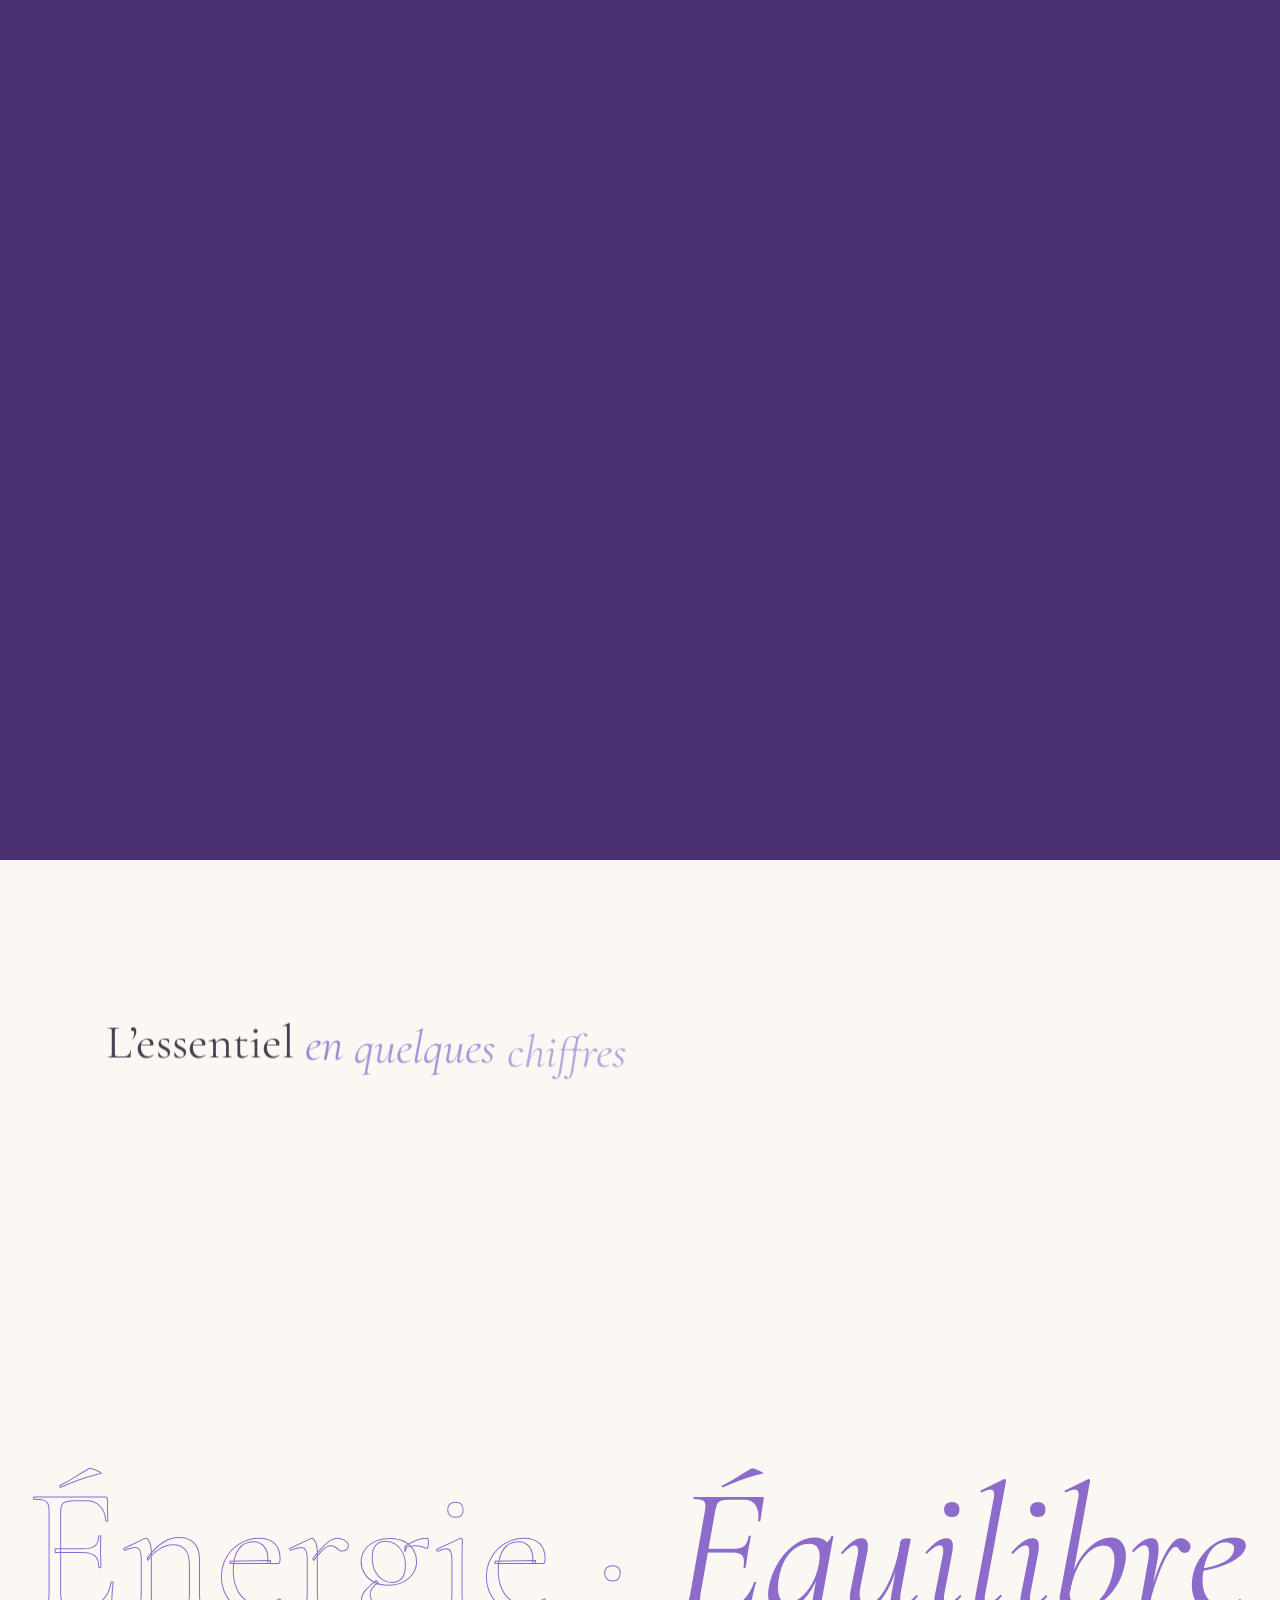
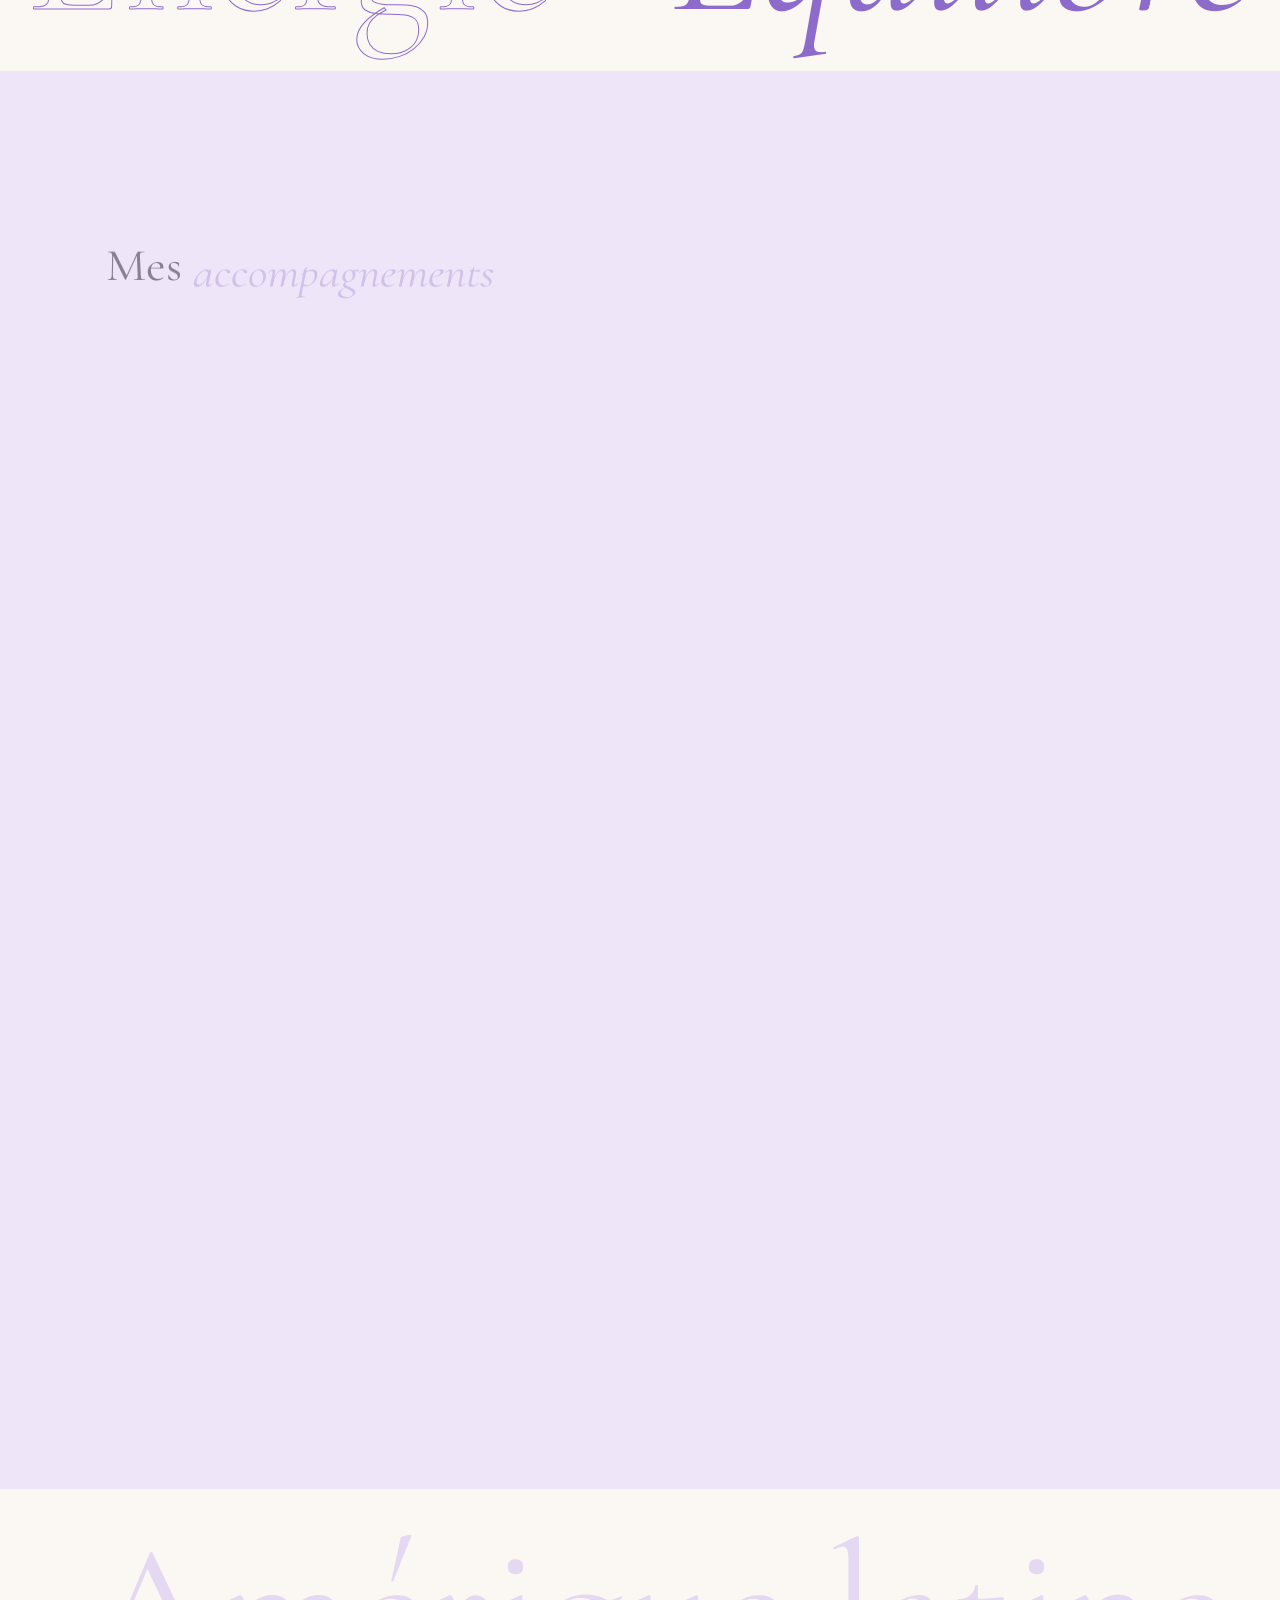
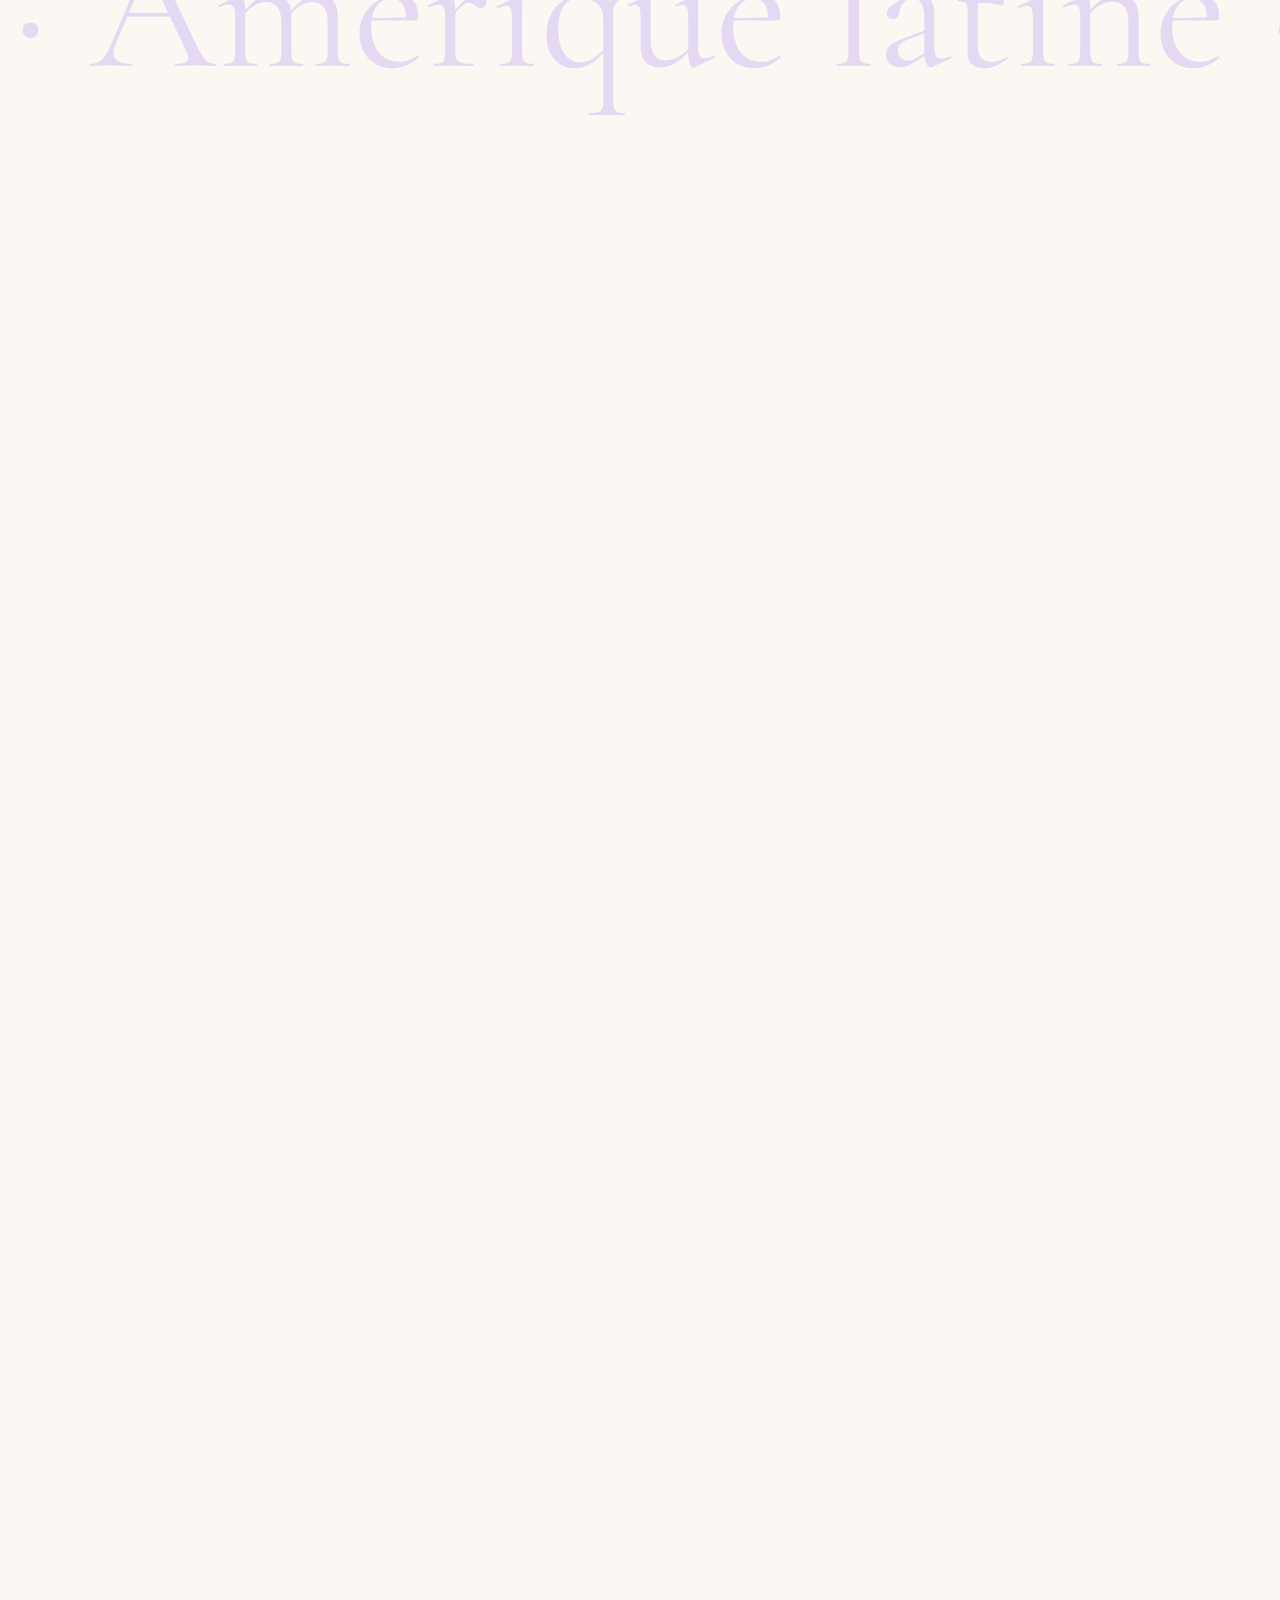
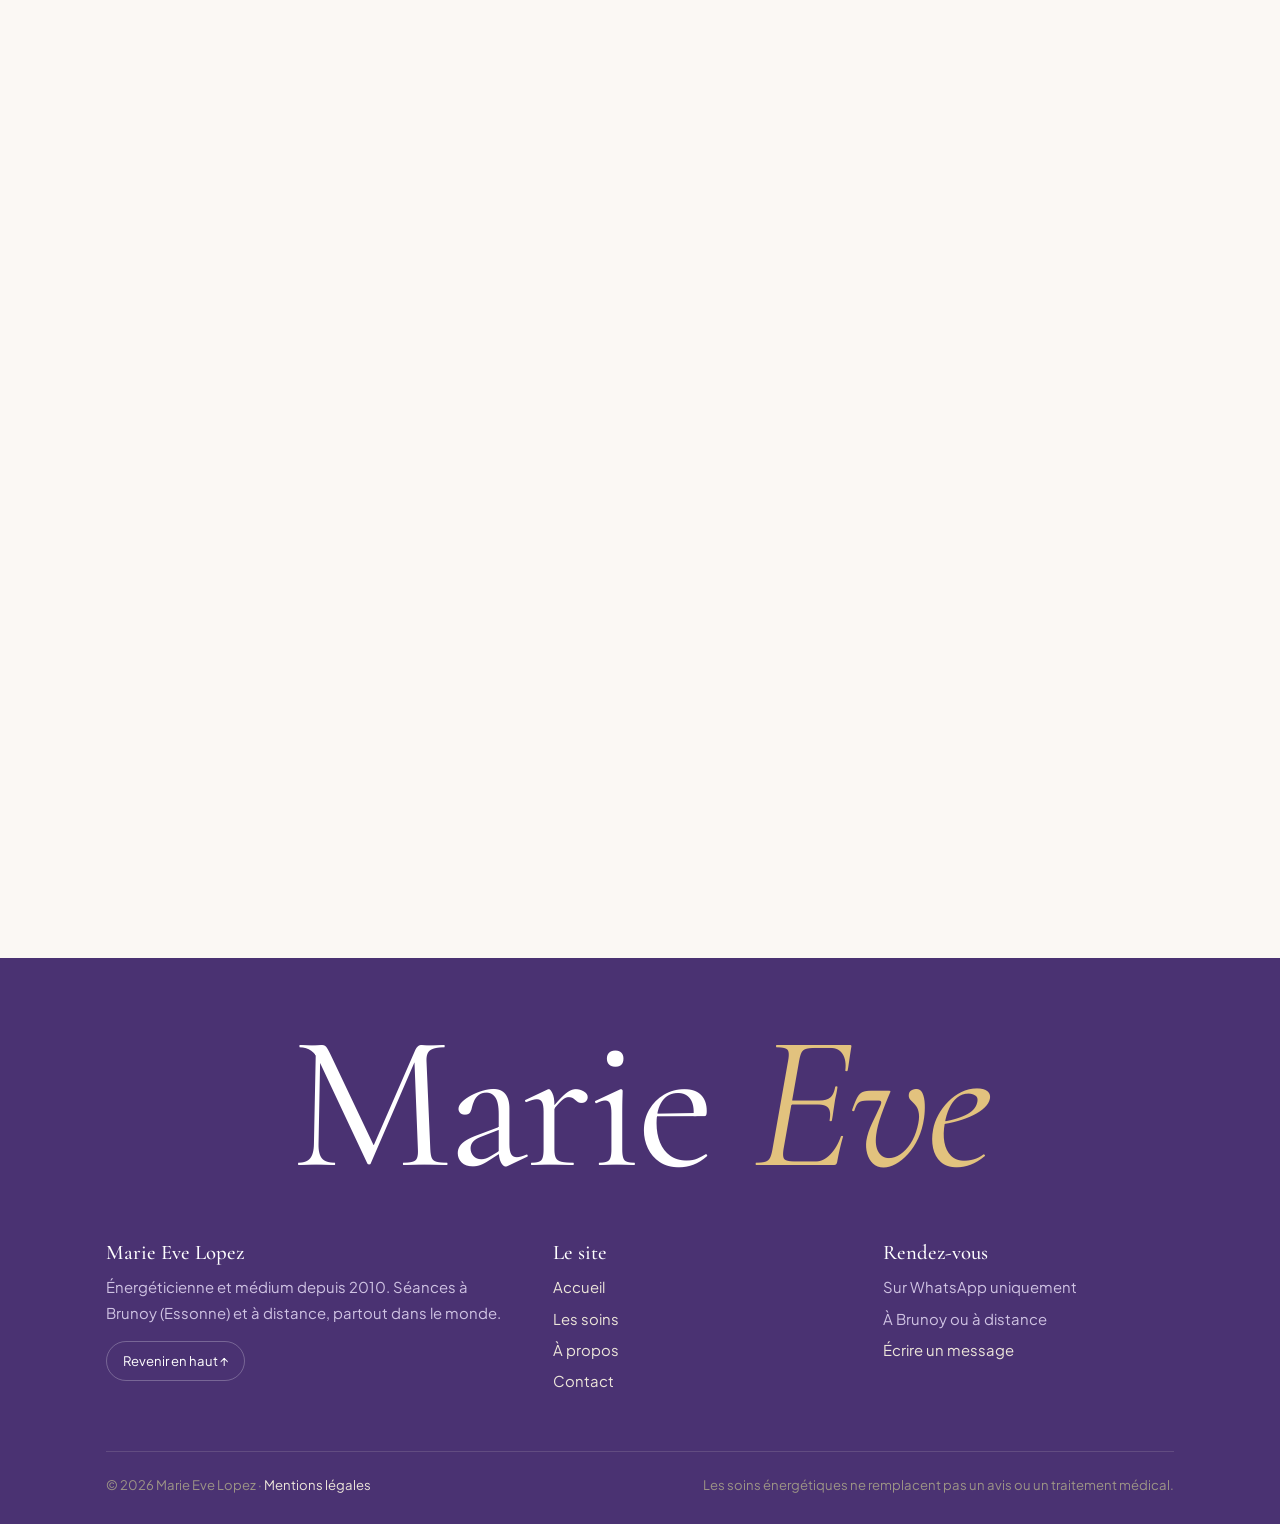
==== commit 211349ac: "Libération des karmas, réponse « au plus vite », séances uniquement chez elle à Brunoy - Nouveau soi" ====
--- a/index.html
+++ b/index.html
@@ -214,12 +214,16 @@
         <button class="ouvrir" type="button" data-modale="1">En savoir plus →</button>
       </article>
       <article class="carte" data-r="gauche" data-relief data-curseur="Détails">
-        <i class="carte__reflet"></i><span class="num">03</span><h3>DTMA</h3><p>La désensibilisation des traumatismes par les mouvements alternatifs aide à apaiser la charge émotionnelle d’un événement difficile : choc, accident, perte, peur qui revient..</p>
+        <i class="carte__reflet"></i><span class="num">03</span><h3>DTMA</h3><p>La désensibilisation des traumatismes par les mouvements alternatifs aide à apaiser la charge émotionnelle d’un événement difficile : choc, accident, perte, peur qui revient.</p>
         <button class="ouvrir" type="button" data-modale="2">En savoir plus →</button>
       </article>
       <article class="carte" data-r="droite" data-relief data-curseur="Détails">
         <i class="carte__reflet"></i><span class="num">04</span><h3>Nettoyage énergétique des lieux</h3><p>Une maison, un appartement ou un local peut garder des mémoires lourdes.</p>
         <button class="ouvrir" type="button" data-modale="3">En savoir plus →</button>
+      </article>
+      <article class="carte" data-r="gauche" data-relief data-curseur="Détails">
+        <i class="carte__reflet"></i><span class="num">05</span><h3>Libération des karmas</h3><p>Certains schémas se répètent d’une vie ou d’une génération à l’autre.</p>
+        <button class="ouvrir" type="button" data-modale="4">En savoir plus →</button>
       </article>
     </div>
     <div class="actions" data-r="zoom"><a class="bouton bouton--clair" href="soins.html" data-lien data-aimant data-curseur="Voir"><span class="roule"><span>Voir le détail des soins</span><span>Voir le détail des soins</span></span></a></div>
@@ -235,7 +239,7 @@
         <div>
           <span class="surtitre">Où se passent les séances</span>
           <h2>Ici ou <em>à distance</em></h2>
-          <!-- >>> LIEU : d'après l'entretien elle reçoit à Brunoy ; à confirmer (reçoit chez elle ou se déplace ?) -->
+          <!-- LIEU : confirmé par Nj, elle reçoit uniquement chez elle à Brunoy et ne se déplace plus -->
           <p>Je vous reçois à Brunoy. À distance, une photo ou votre voix me suffisent pour percevoir et travailler : j’accompagne ainsi des personnes en France et dans le monde entier.</p>
         </div>
         <ul class="communes">
--- a/assets/style.css
+++ b/assets/style.css
@@ -716,3 +716,4 @@
 @media (max-width:380px){.marque strong{font-size:1.02rem;}.marque span{font-size:.55rem;letter-spacing:.12em;}.outils .outil,.entete .bouton--entete,.burger{width:38px;height:38px;}}
 .mentions h2{font-size:1.6rem;margin:34px 0 10px;}
 .mentions p{line-height:1.8;}
+.grille-2>.carte:last-child:nth-child(odd){grid-column:1/-1;}
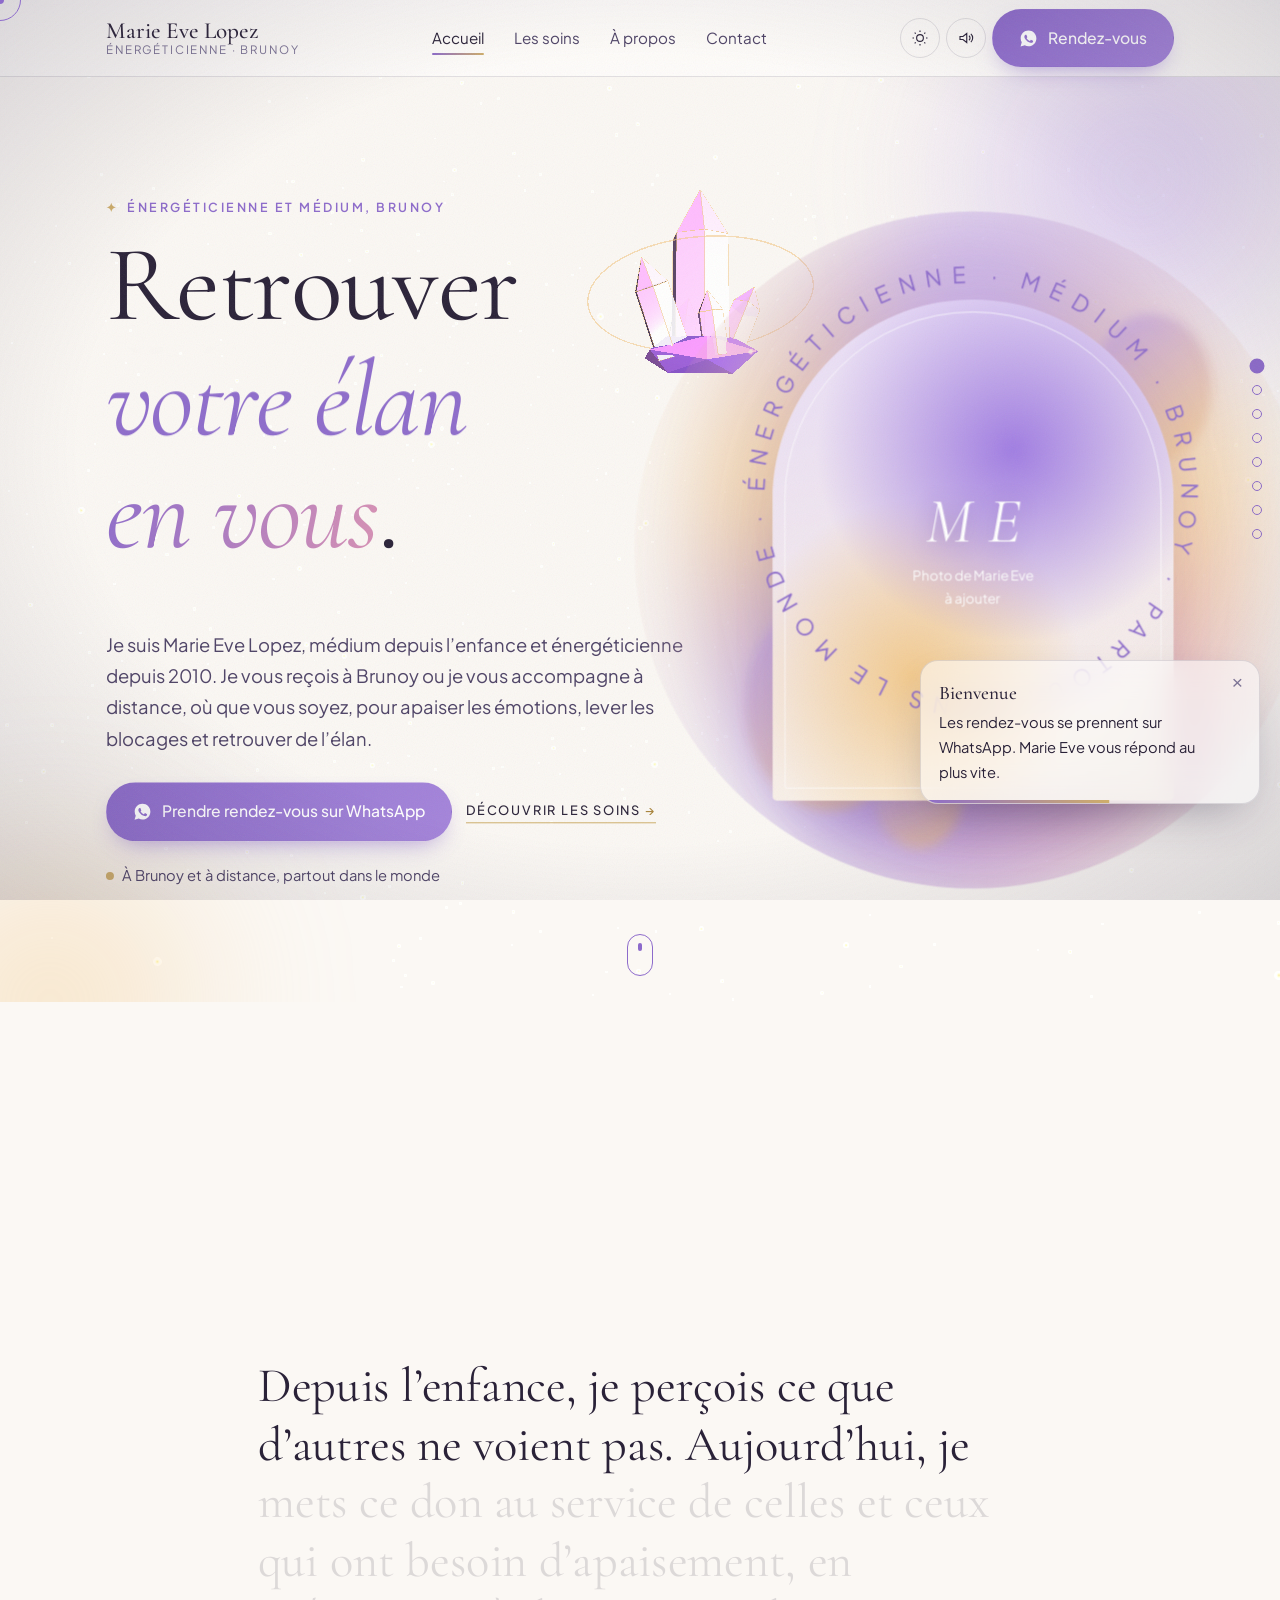
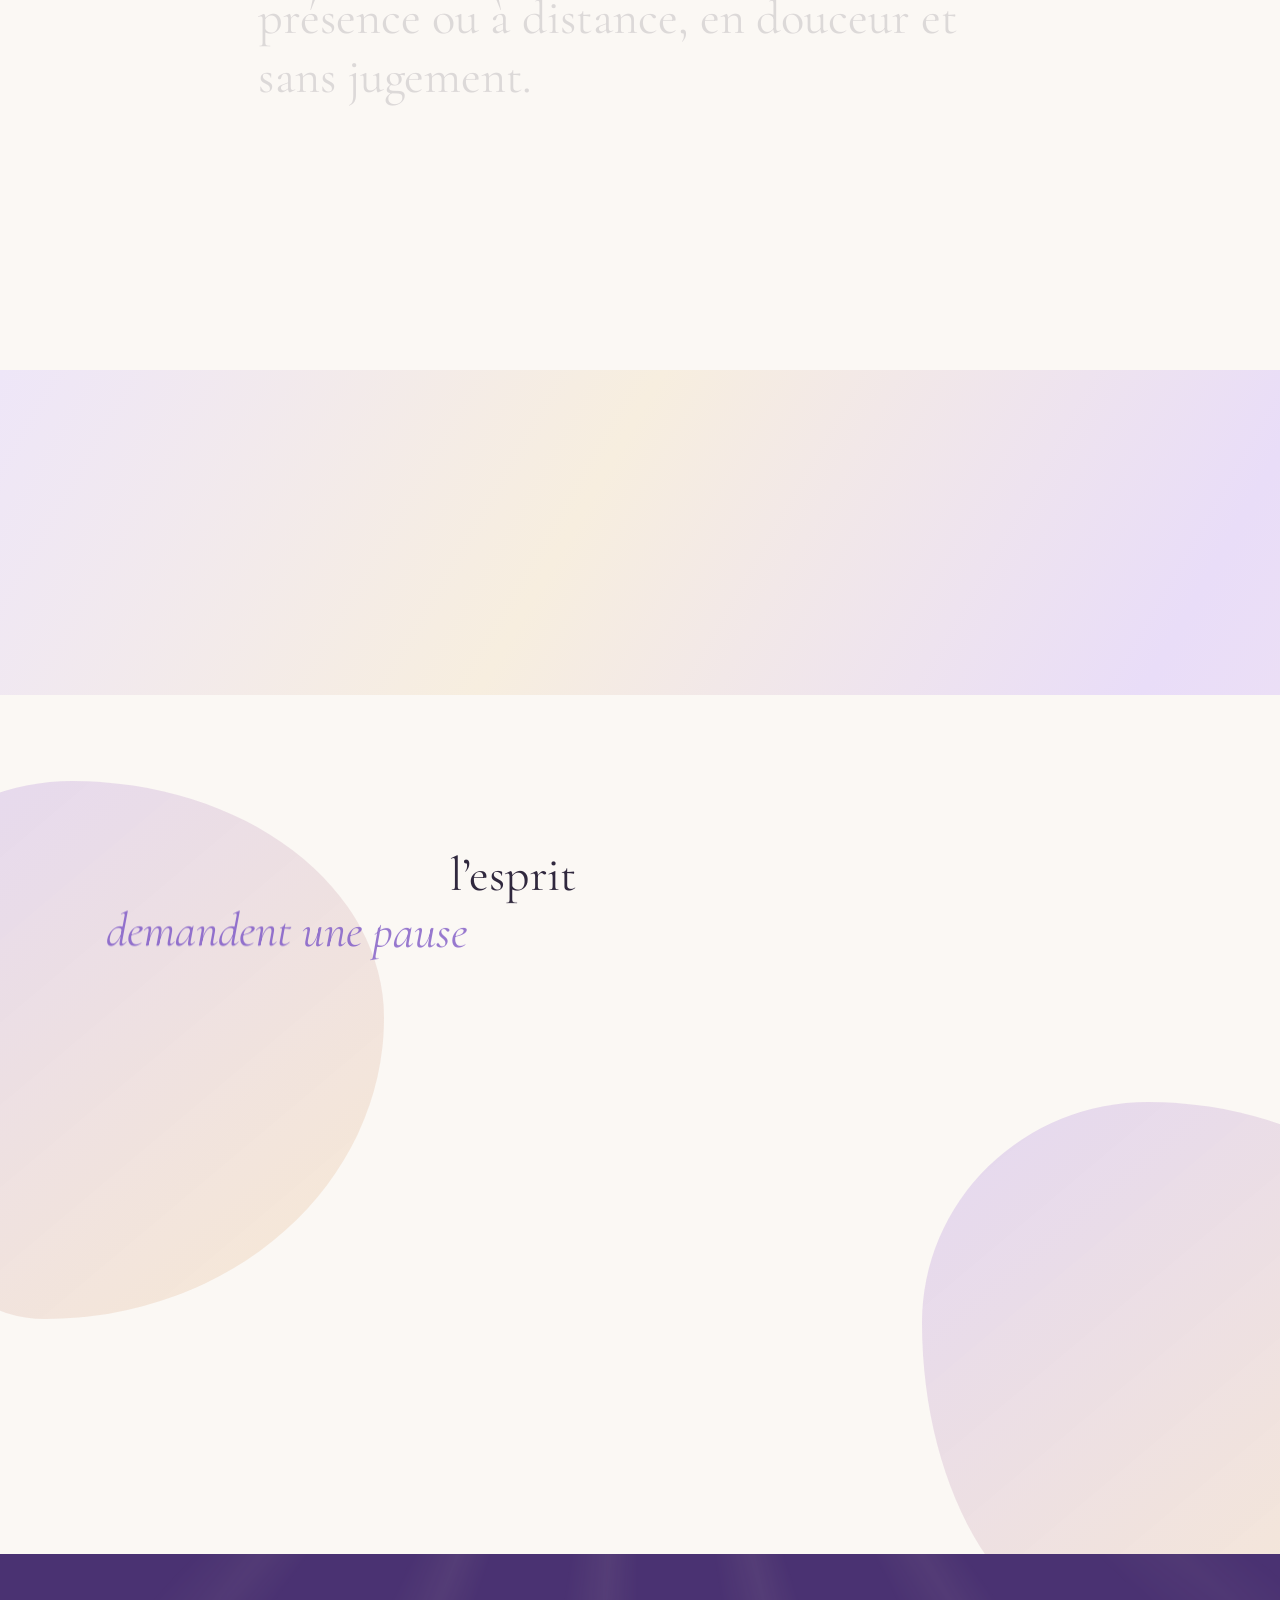
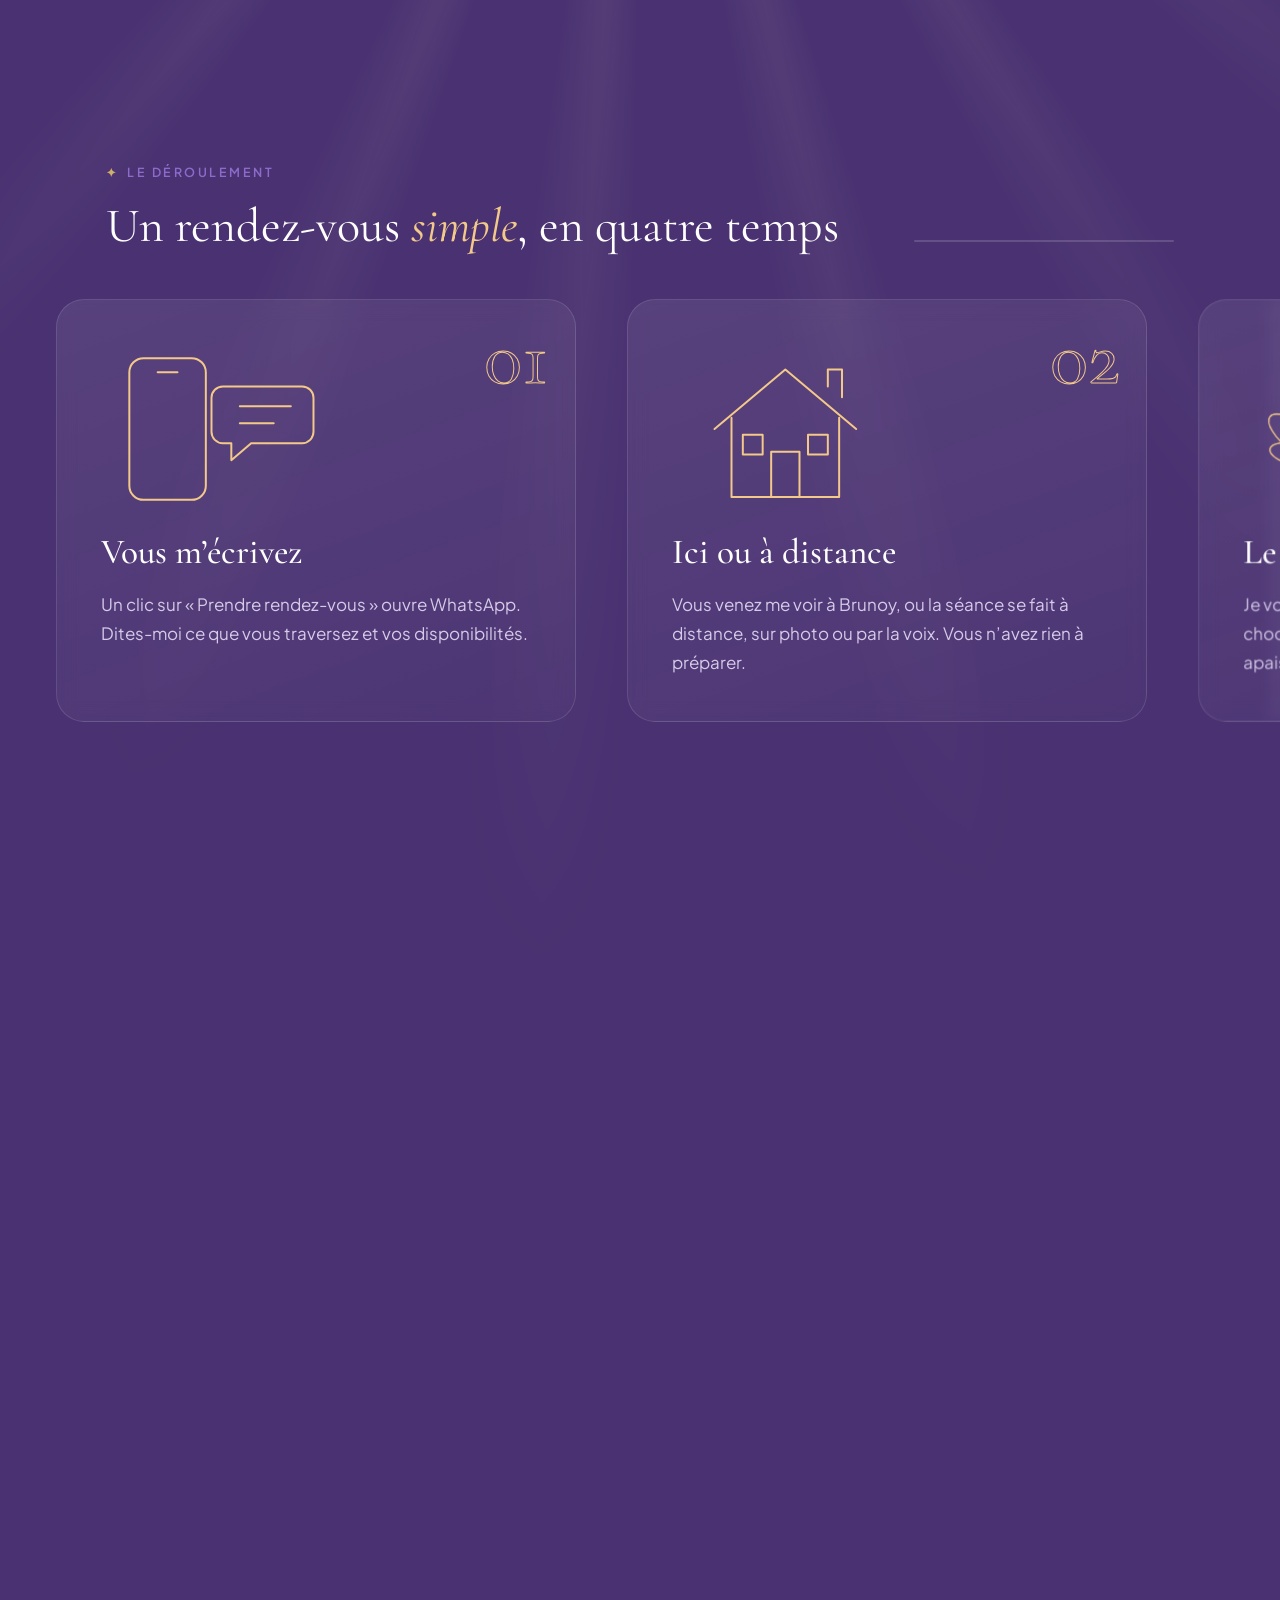
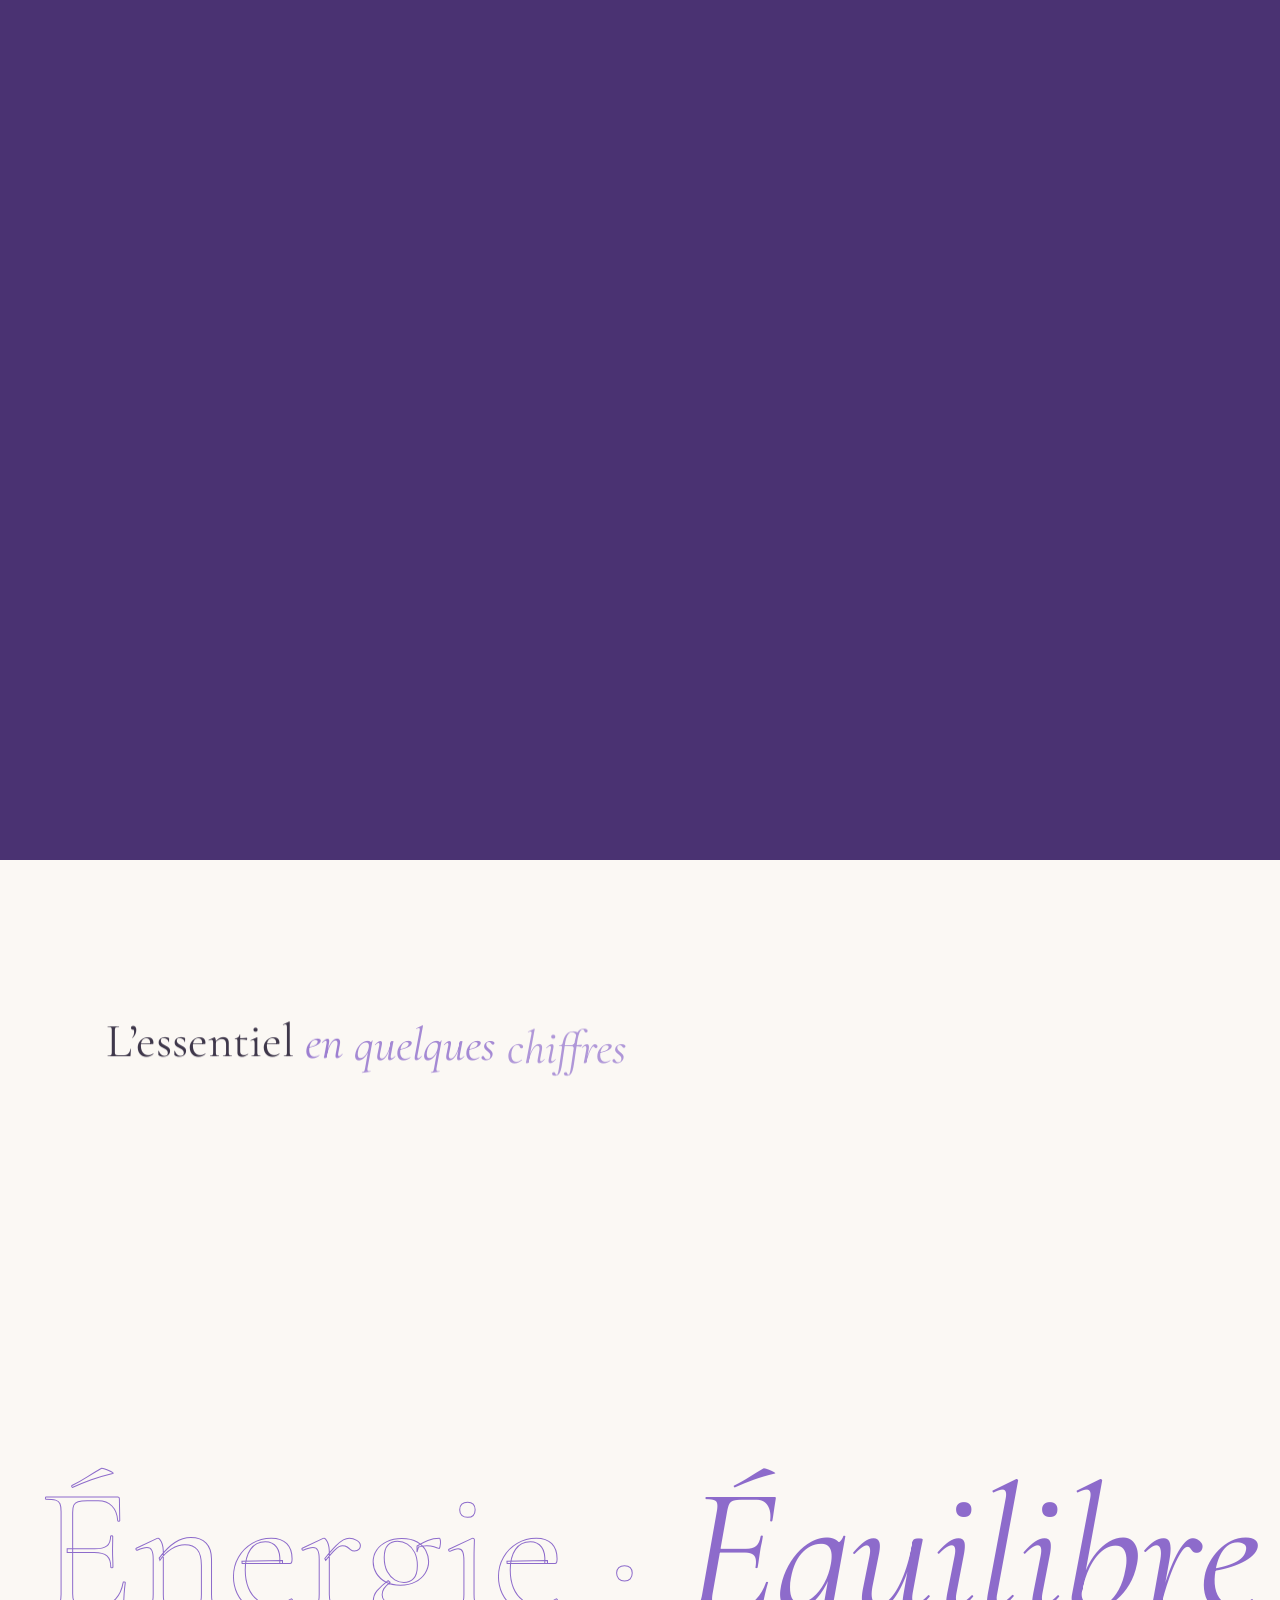
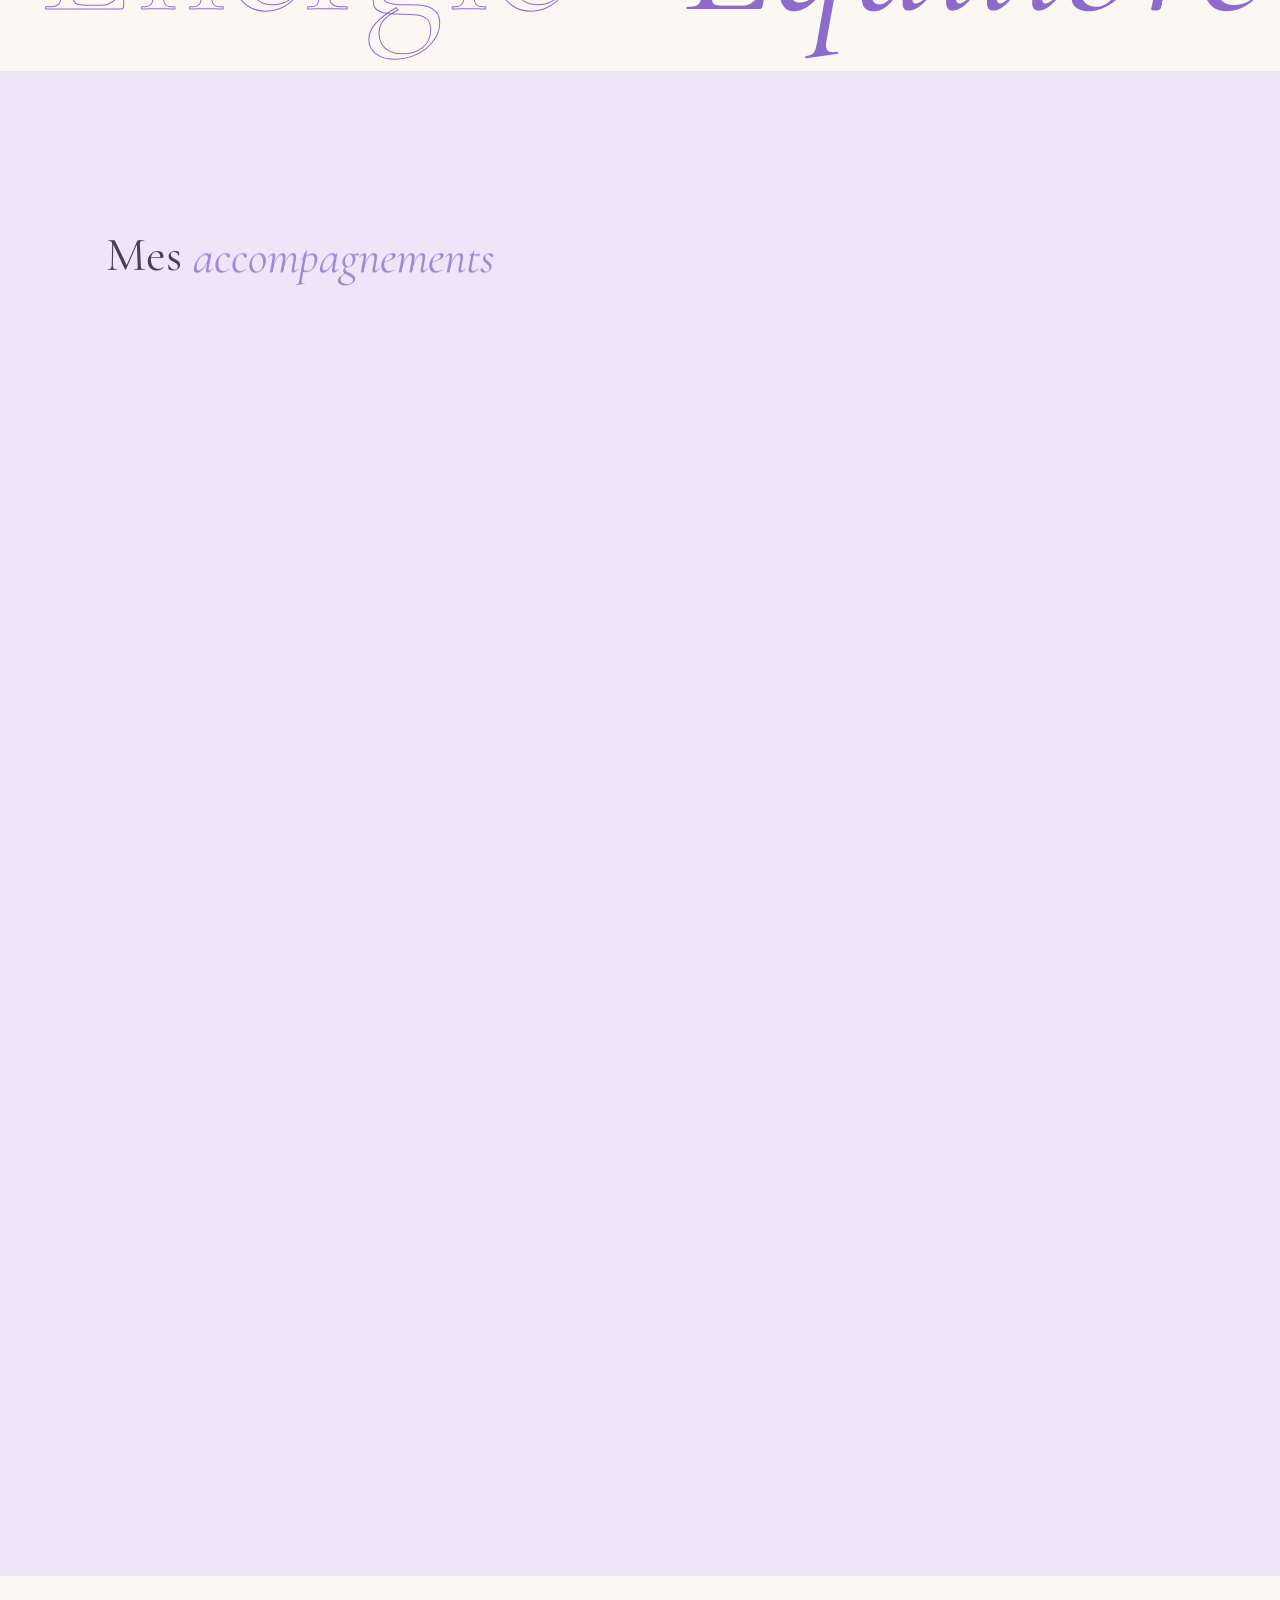
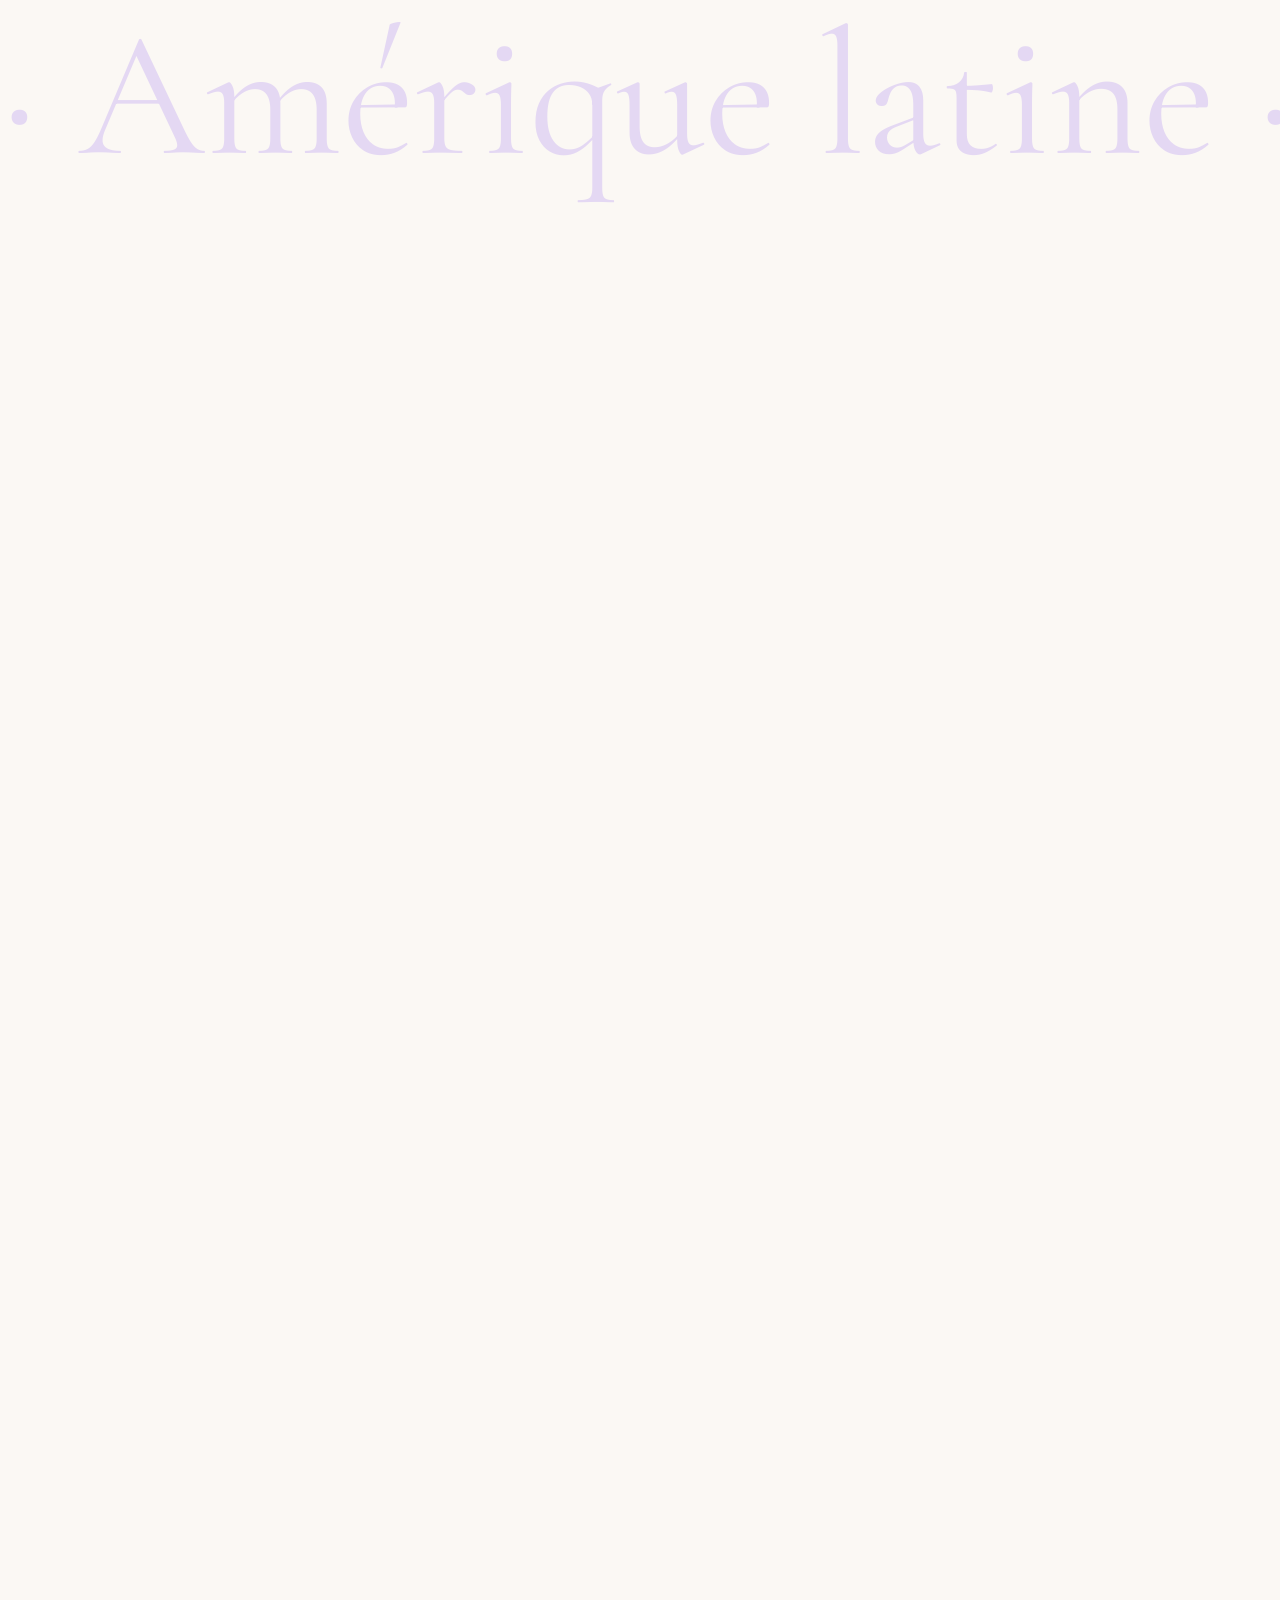
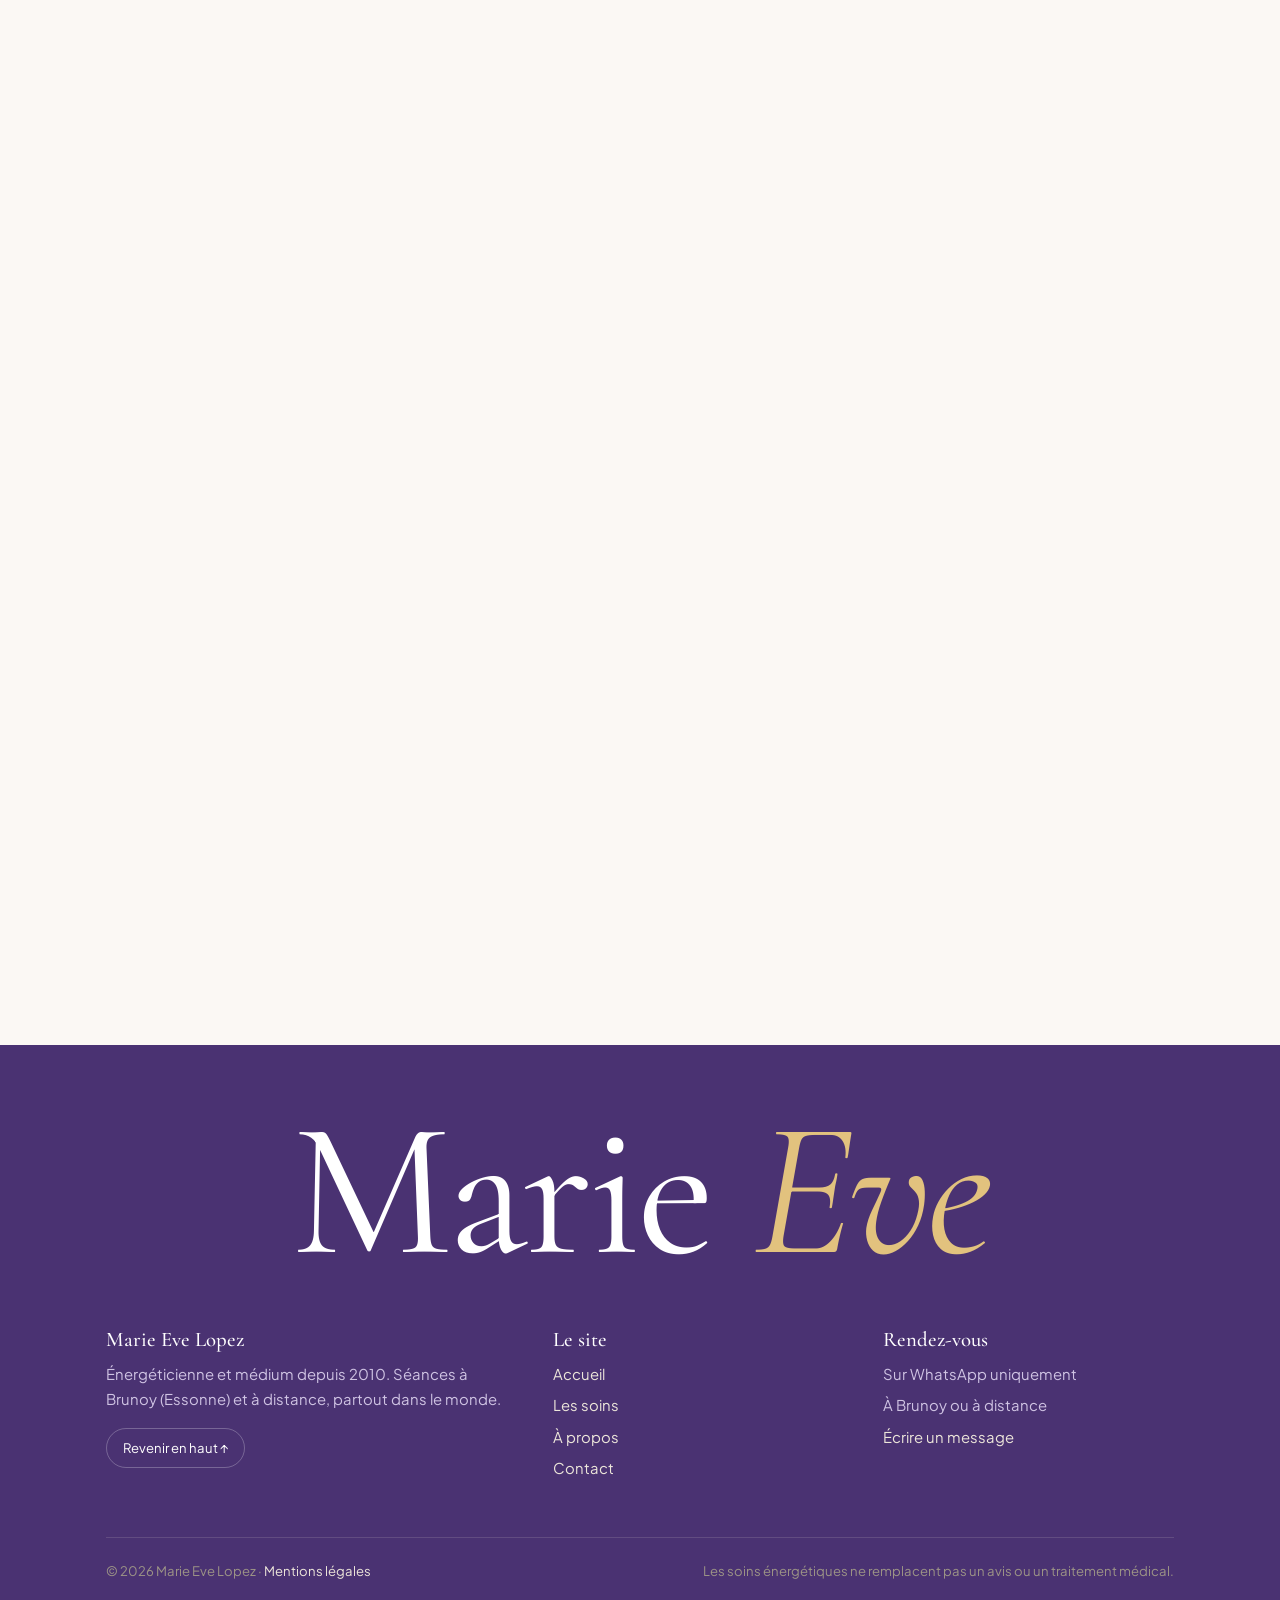
==== commit 97a21aba: "Tarifs, durées et déprogrammation de magie - 80 € toutes séances, 100 € la déprogrammation de magie " ====
--- a/index.html
+++ b/index.html
@@ -225,6 +225,10 @@
         <i class="carte__reflet"></i><span class="num">05</span><h3>Libération des karmas</h3><p>Certains schémas se répètent d’une vie ou d’une génération à l’autre.</p>
         <button class="ouvrir" type="button" data-modale="4">En savoir plus →</button>
       </article>
+      <article class="carte" data-r="droite" data-relief data-curseur="Détails">
+        <i class="carte__reflet"></i><span class="num">06</span><h3>Déprogrammation de magie</h3><p>Vous avez le sentiment que tout se bloque sans raison, qu’on vous veut du mal, ou qu’un travail de magie pèse sur vous, votre famille ou votre maison ? Je recherche et je déprogramme ces travaux pour vous en libérer.</p>
+        <button class="ouvrir" type="button" data-modale="5">En savoir plus →</button>
+      </article>
     </div>
     <div class="actions" data-r="zoom"><a class="bouton bouton--clair" href="soins.html" data-lien data-aimant data-curseur="Voir"><span class="roule"><span>Voir le détail des soins</span><span>Voir le détail des soins</span></span></a></div>
   </div>
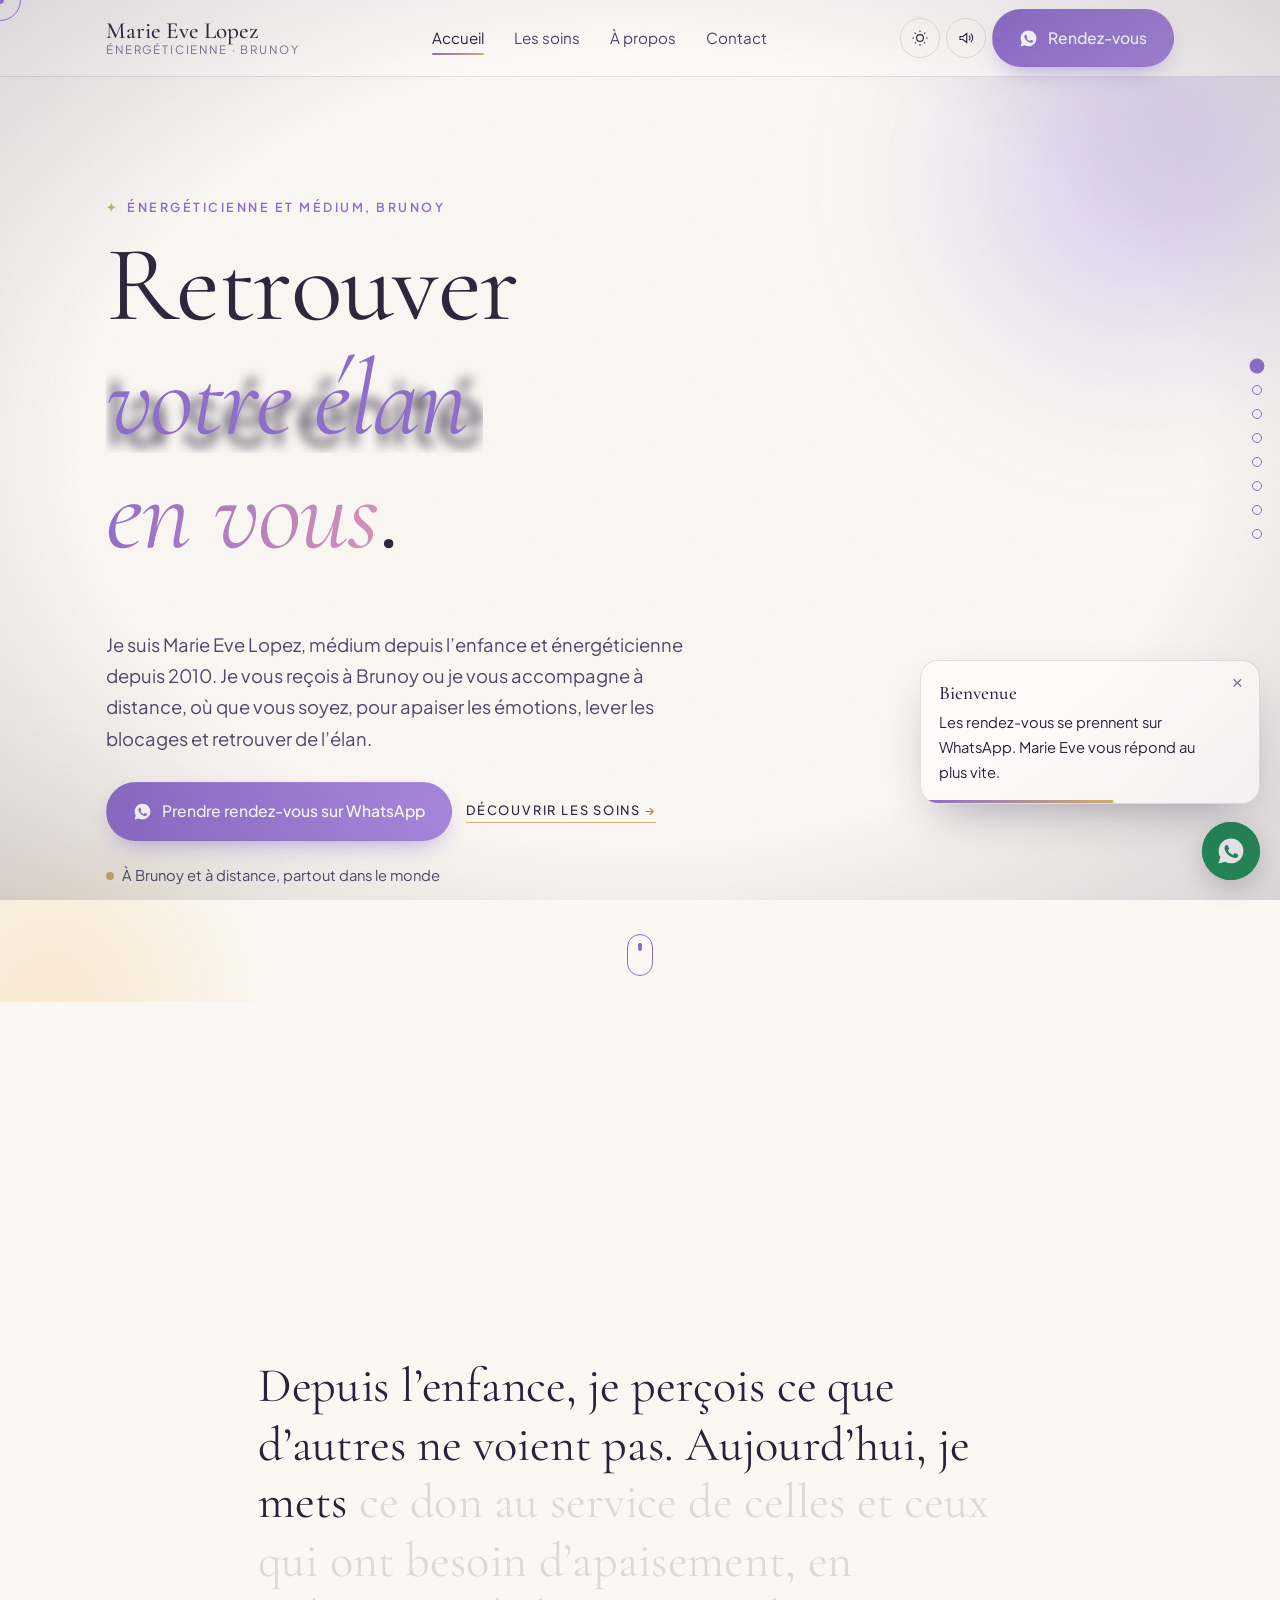
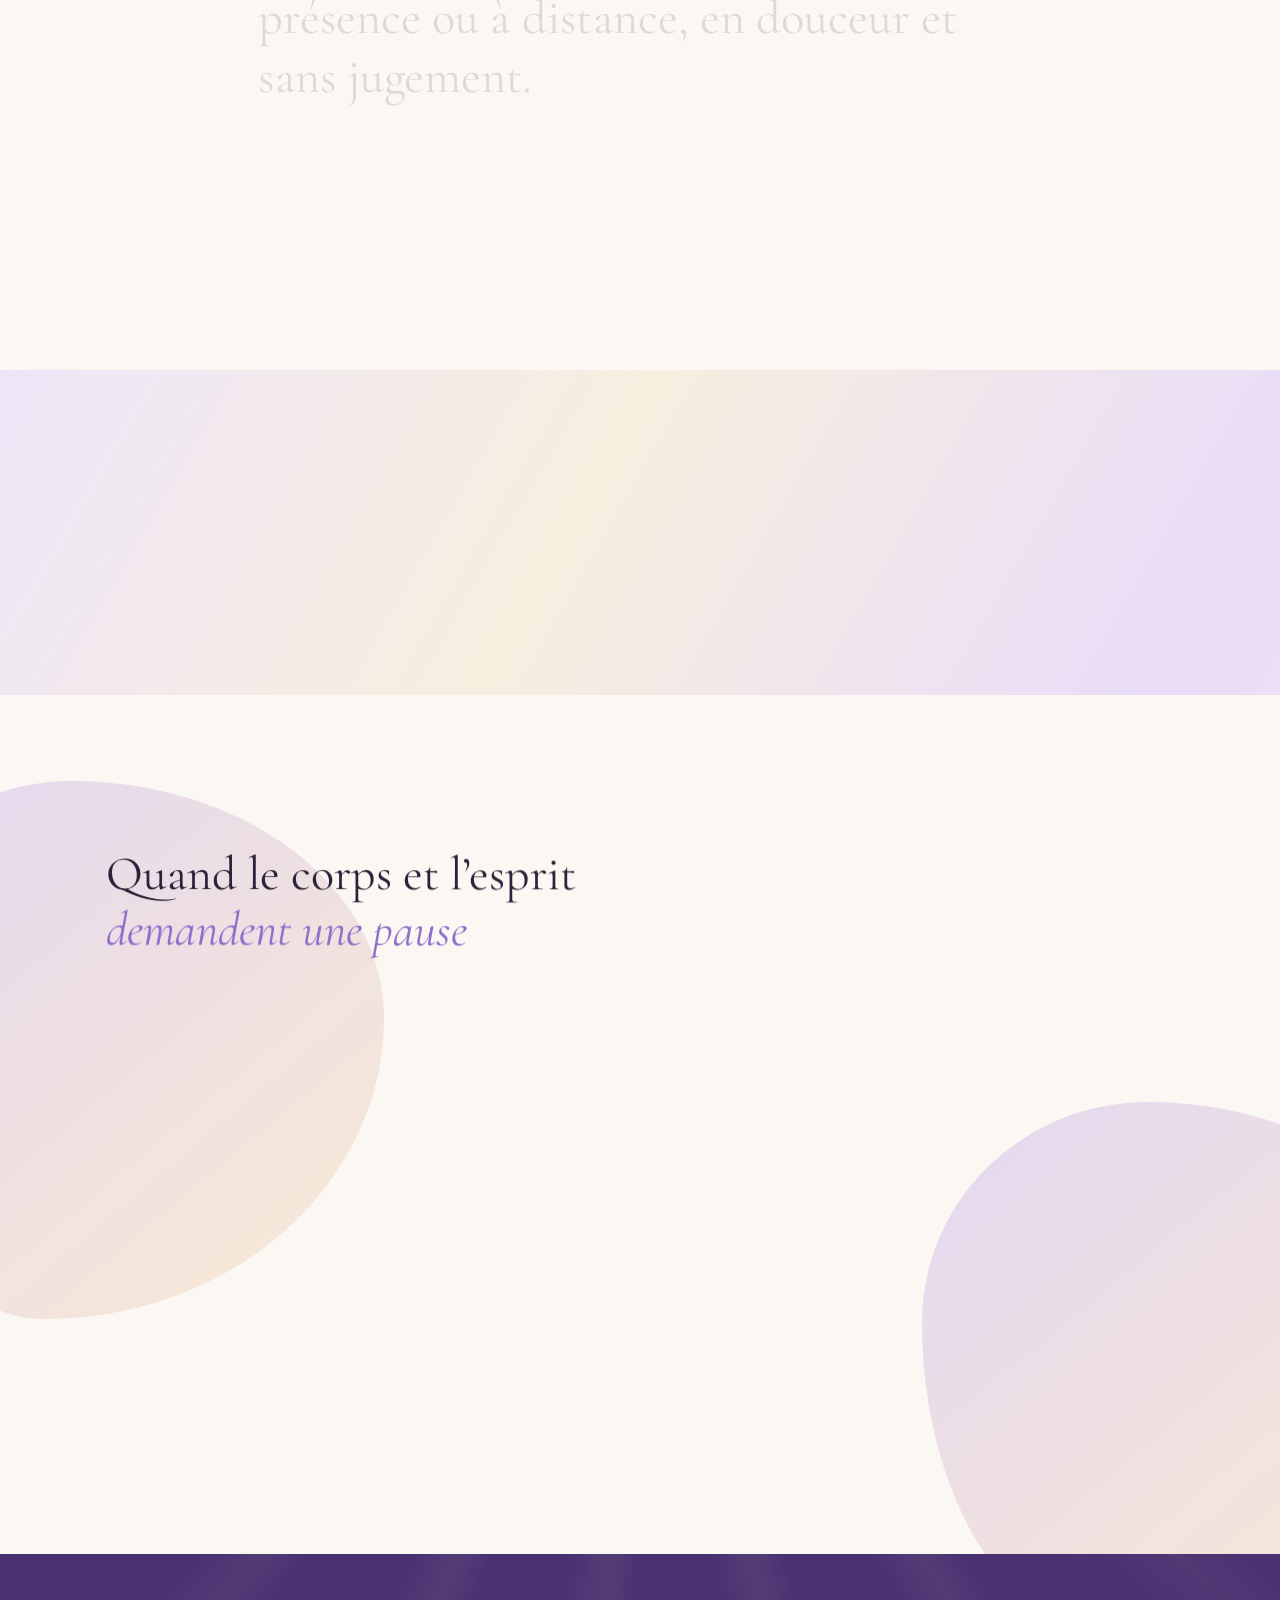
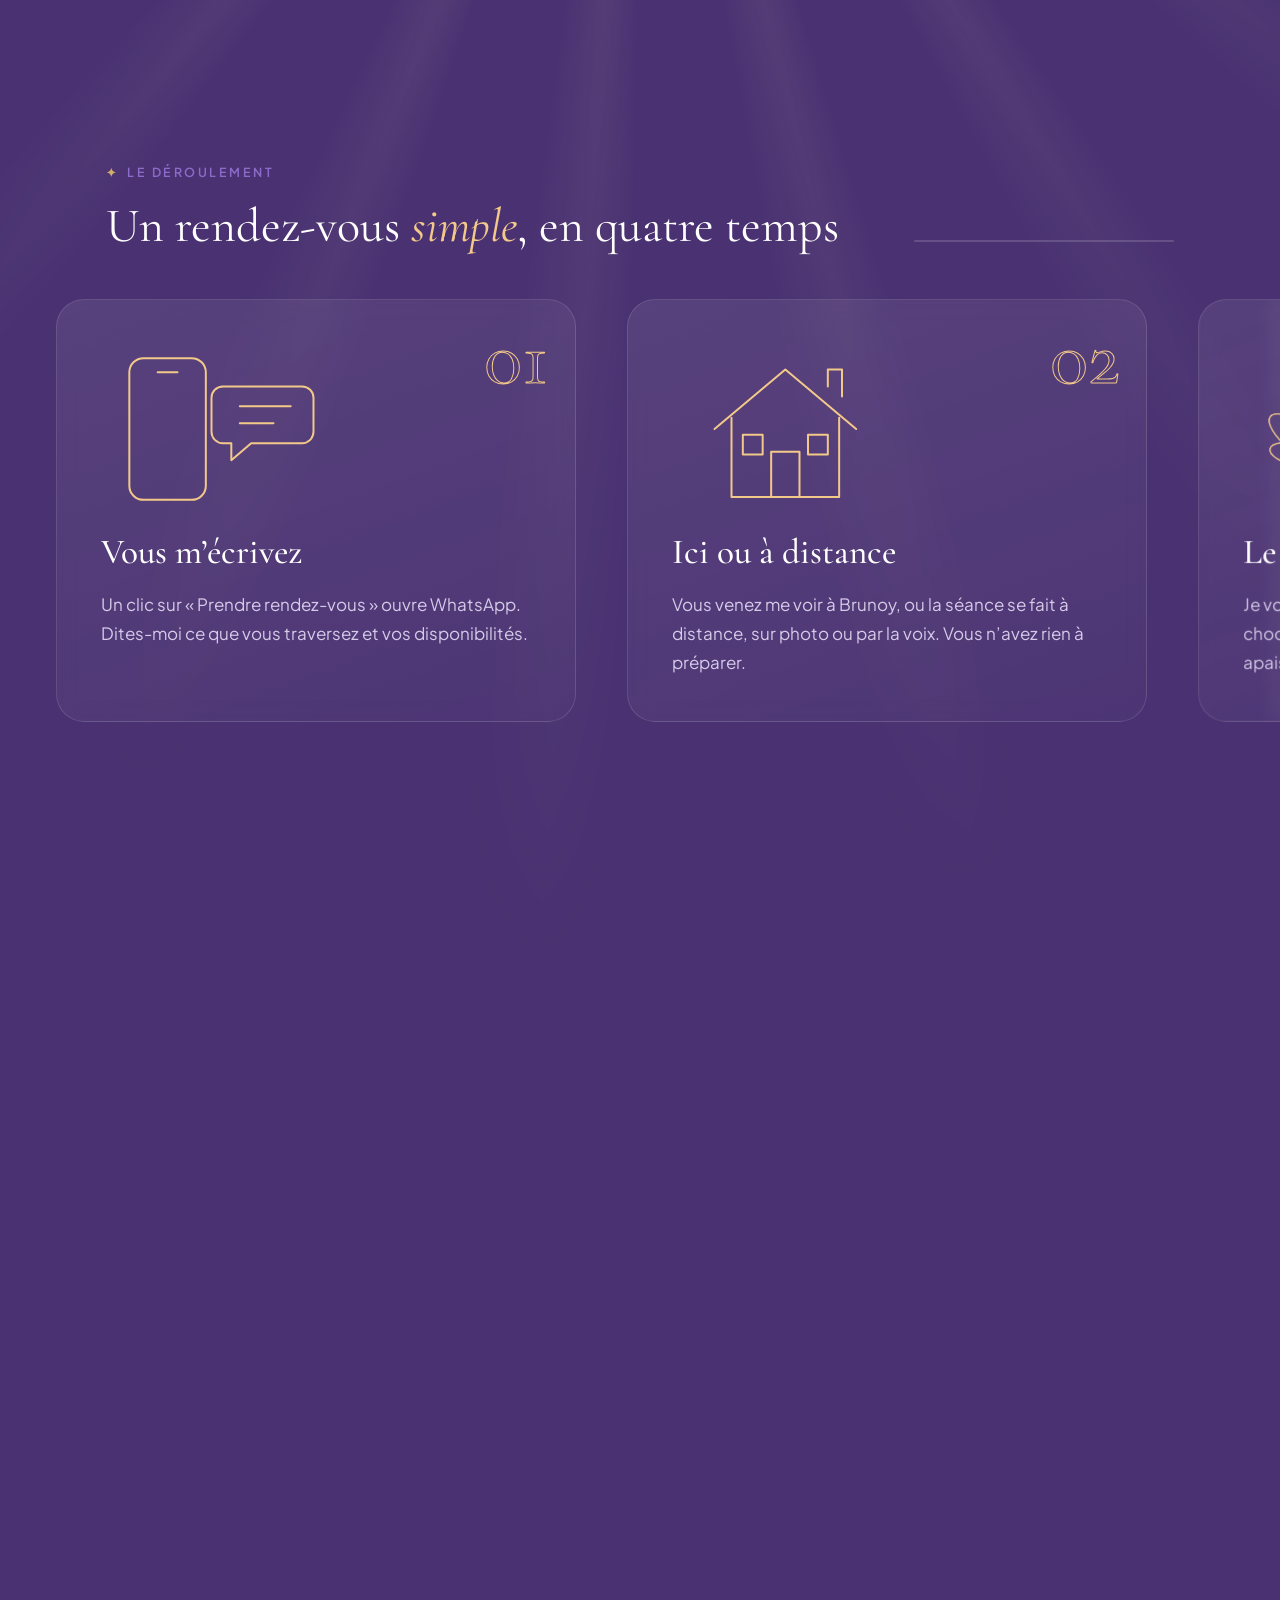
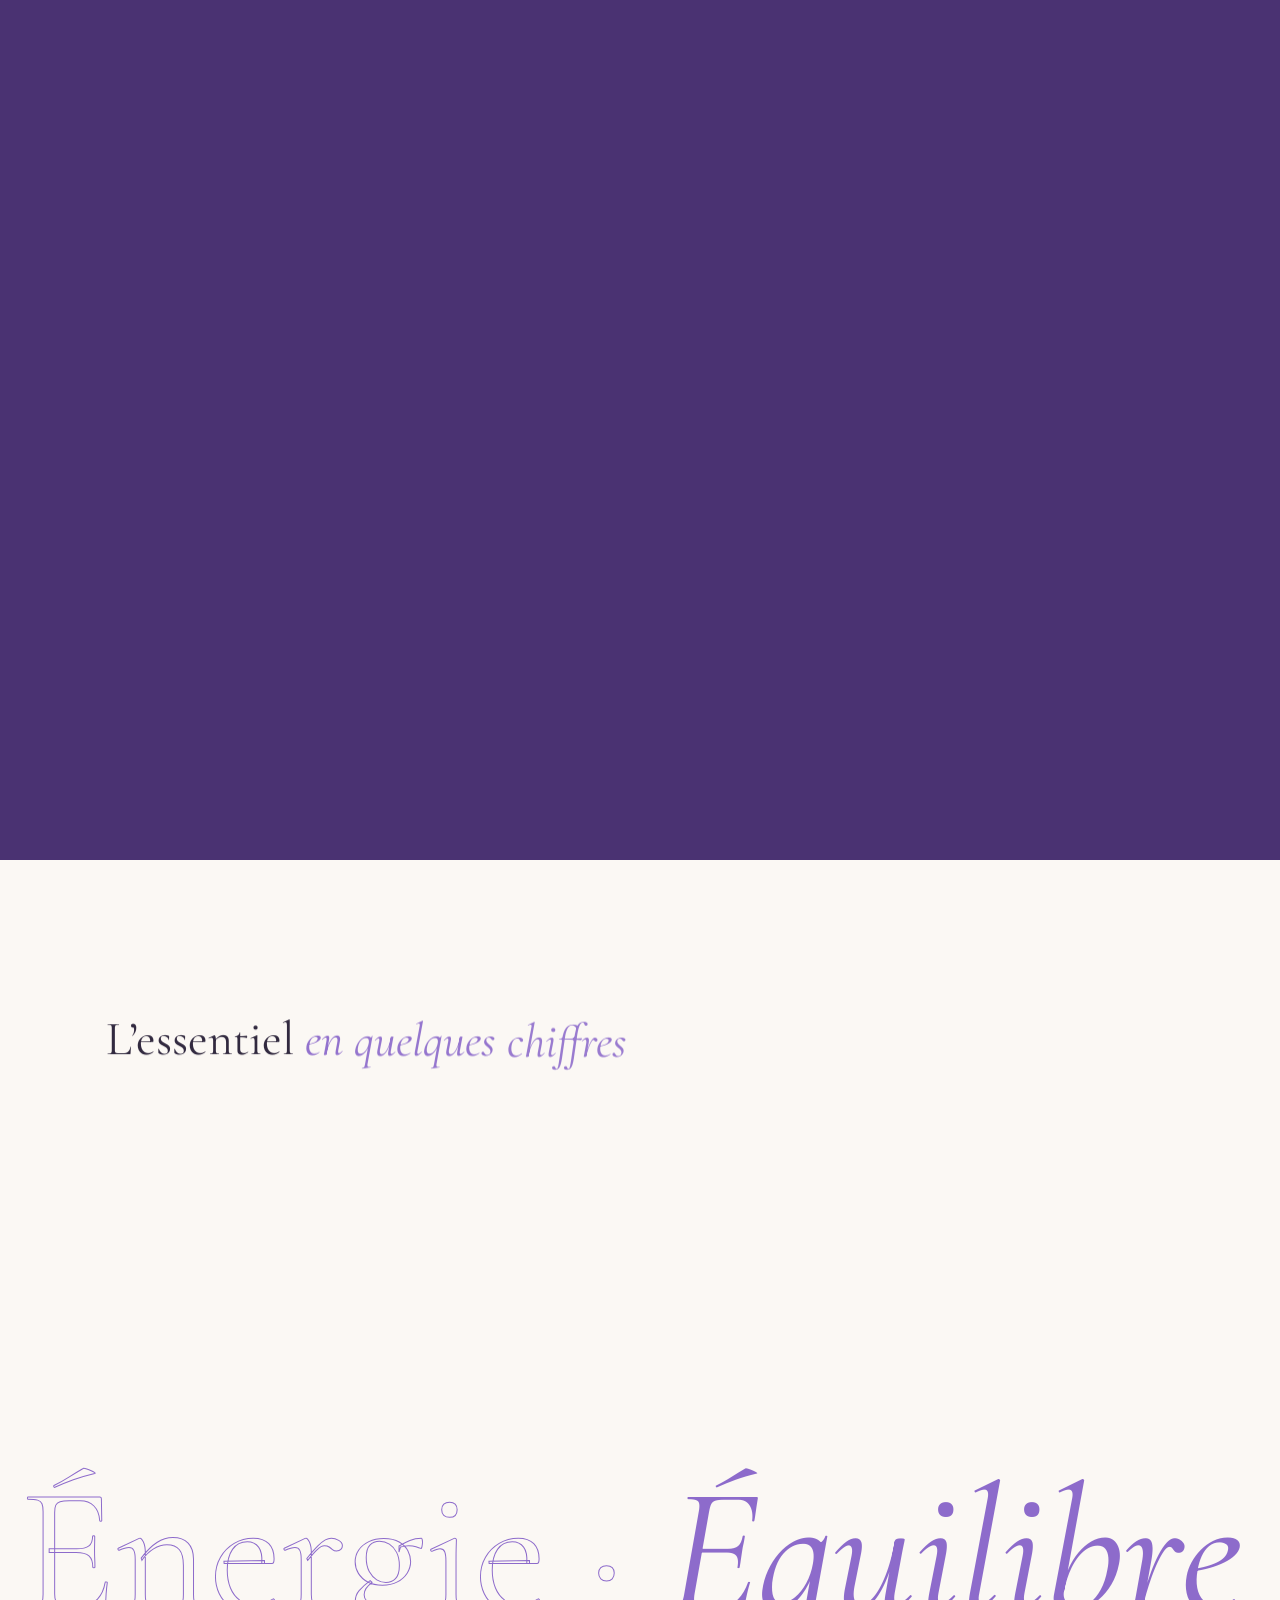
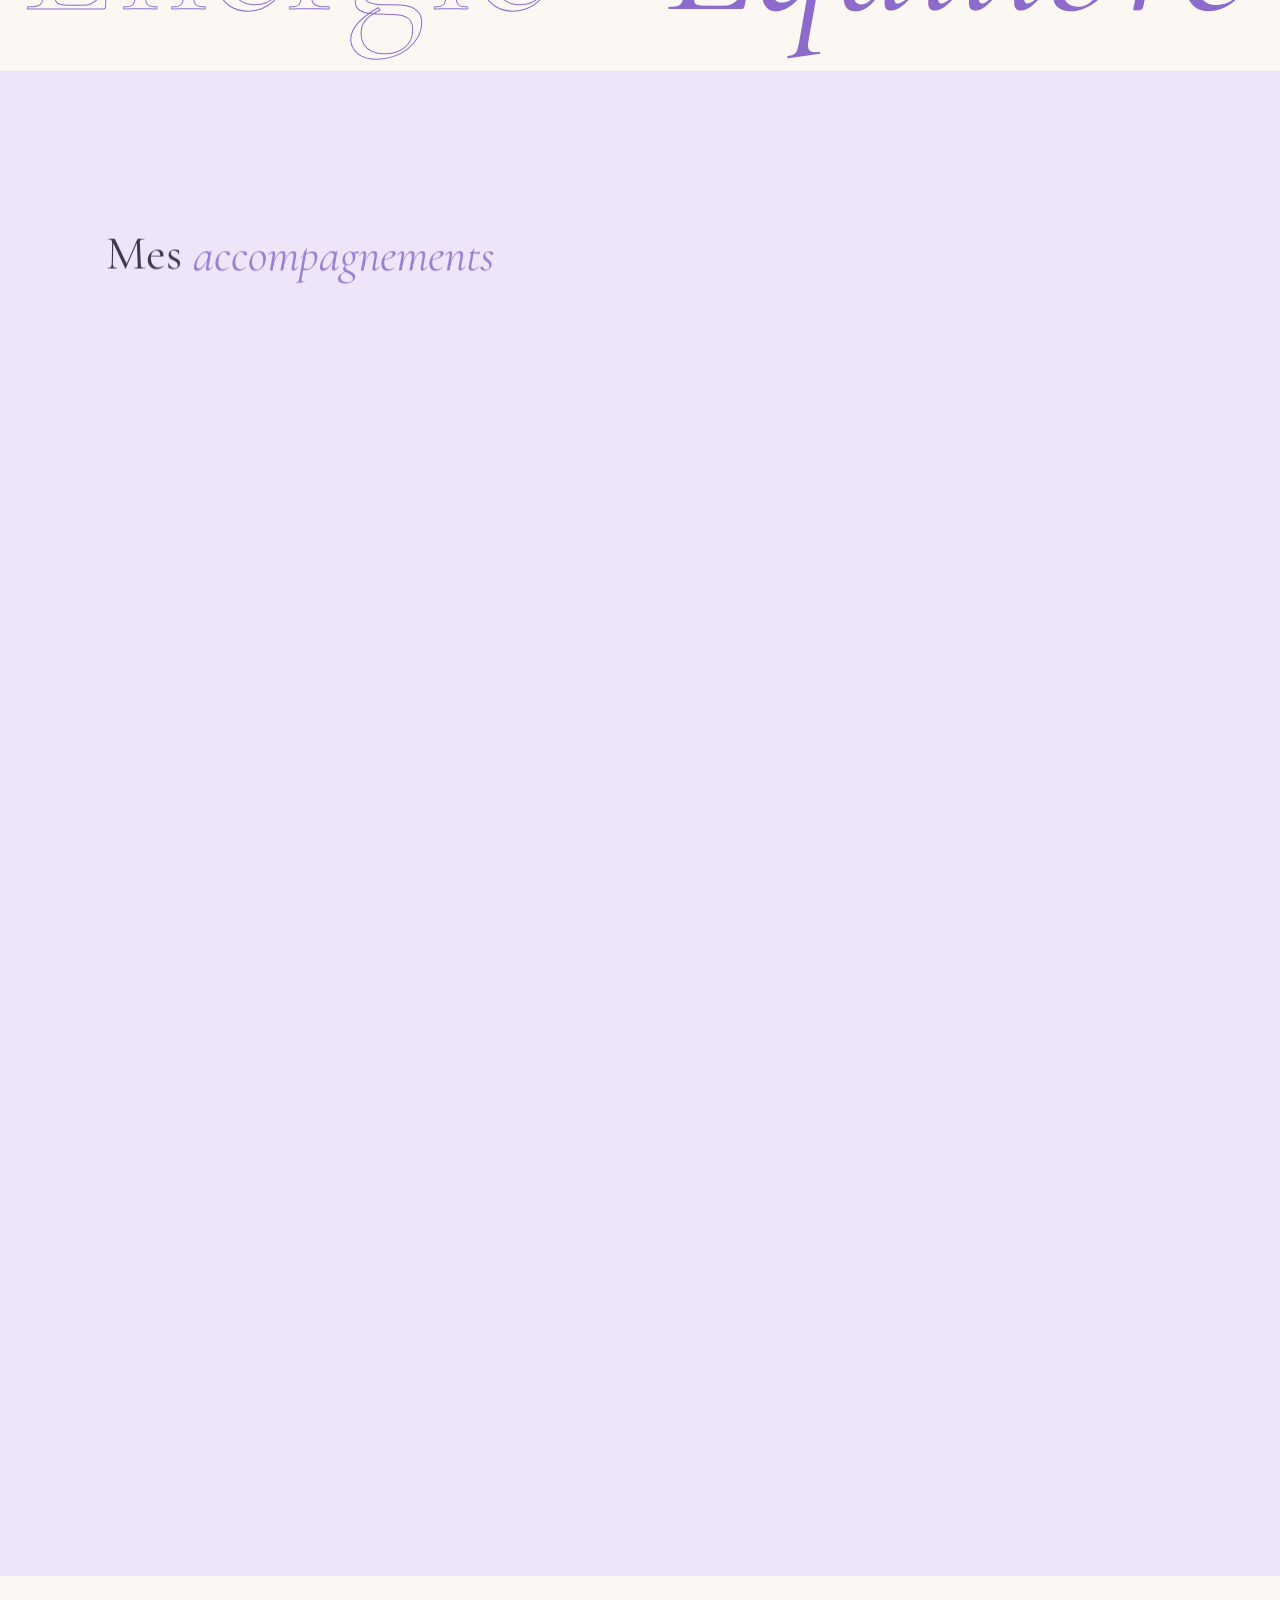
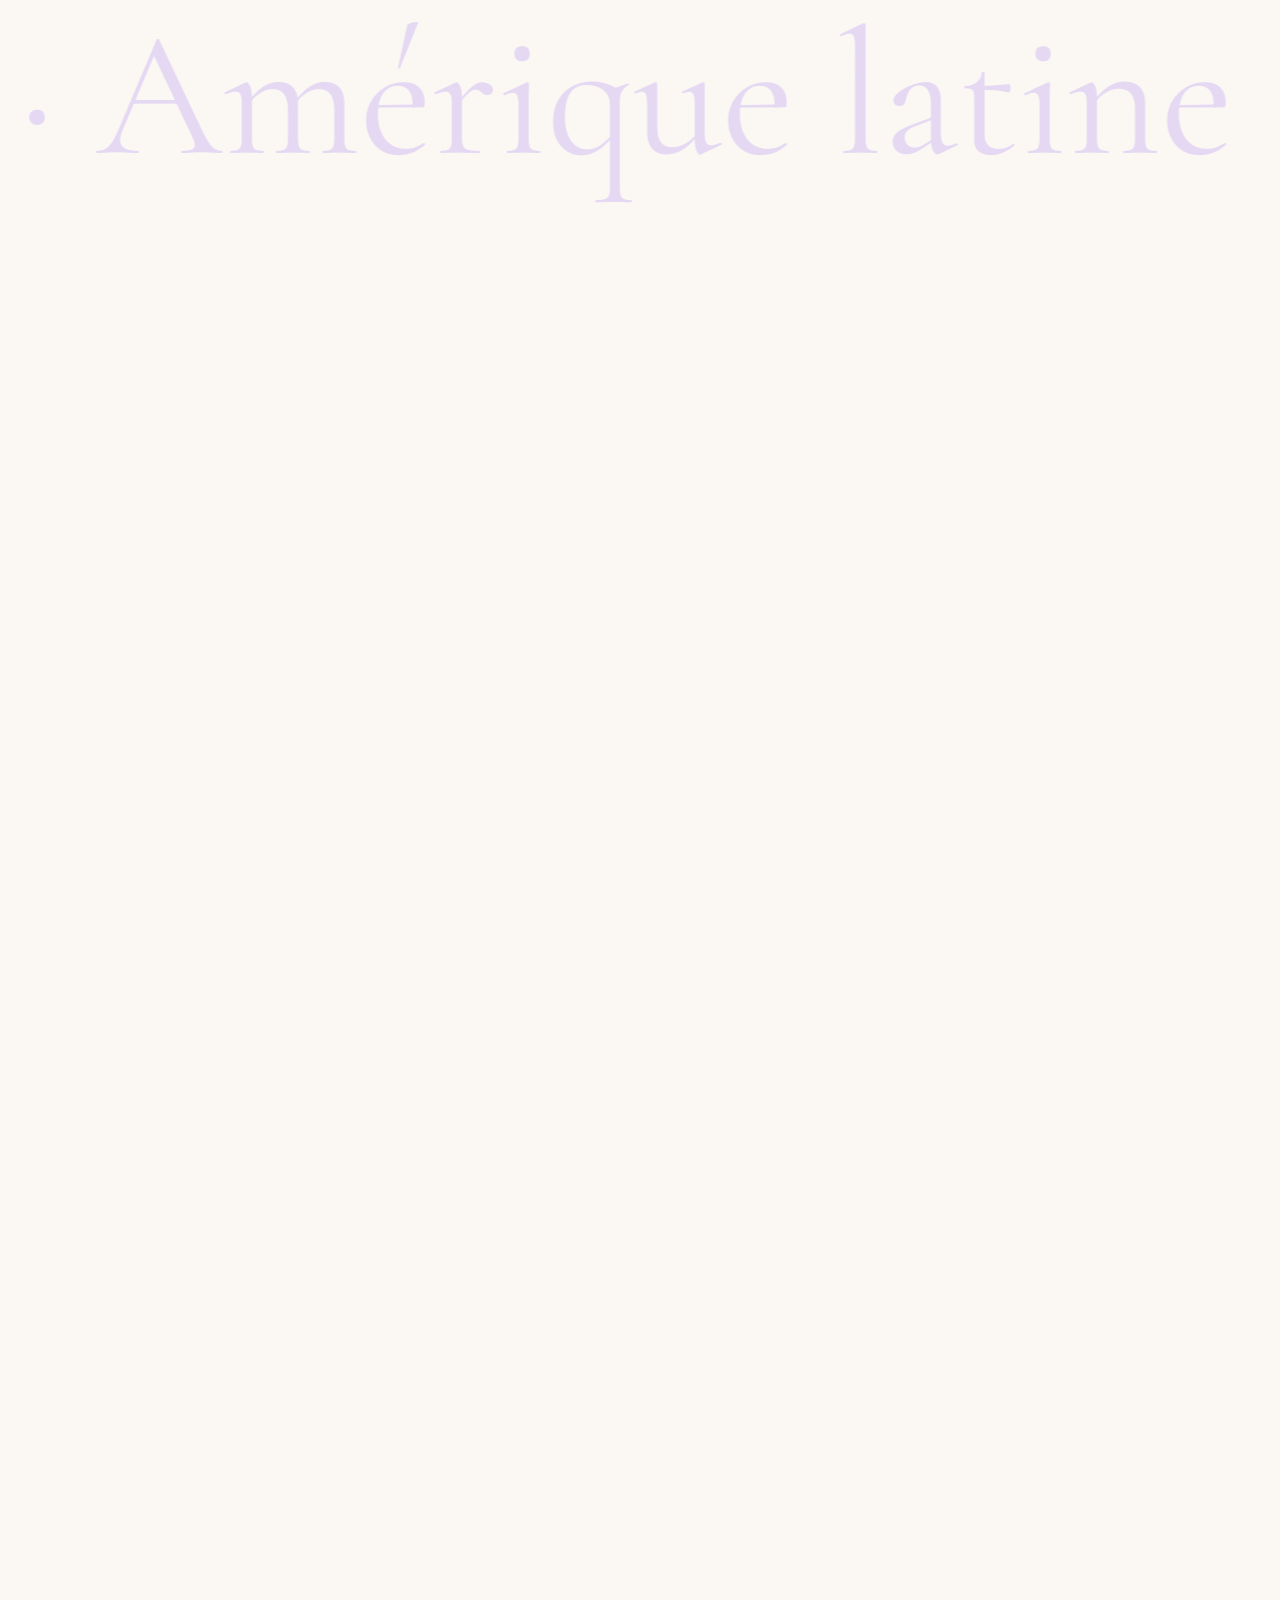
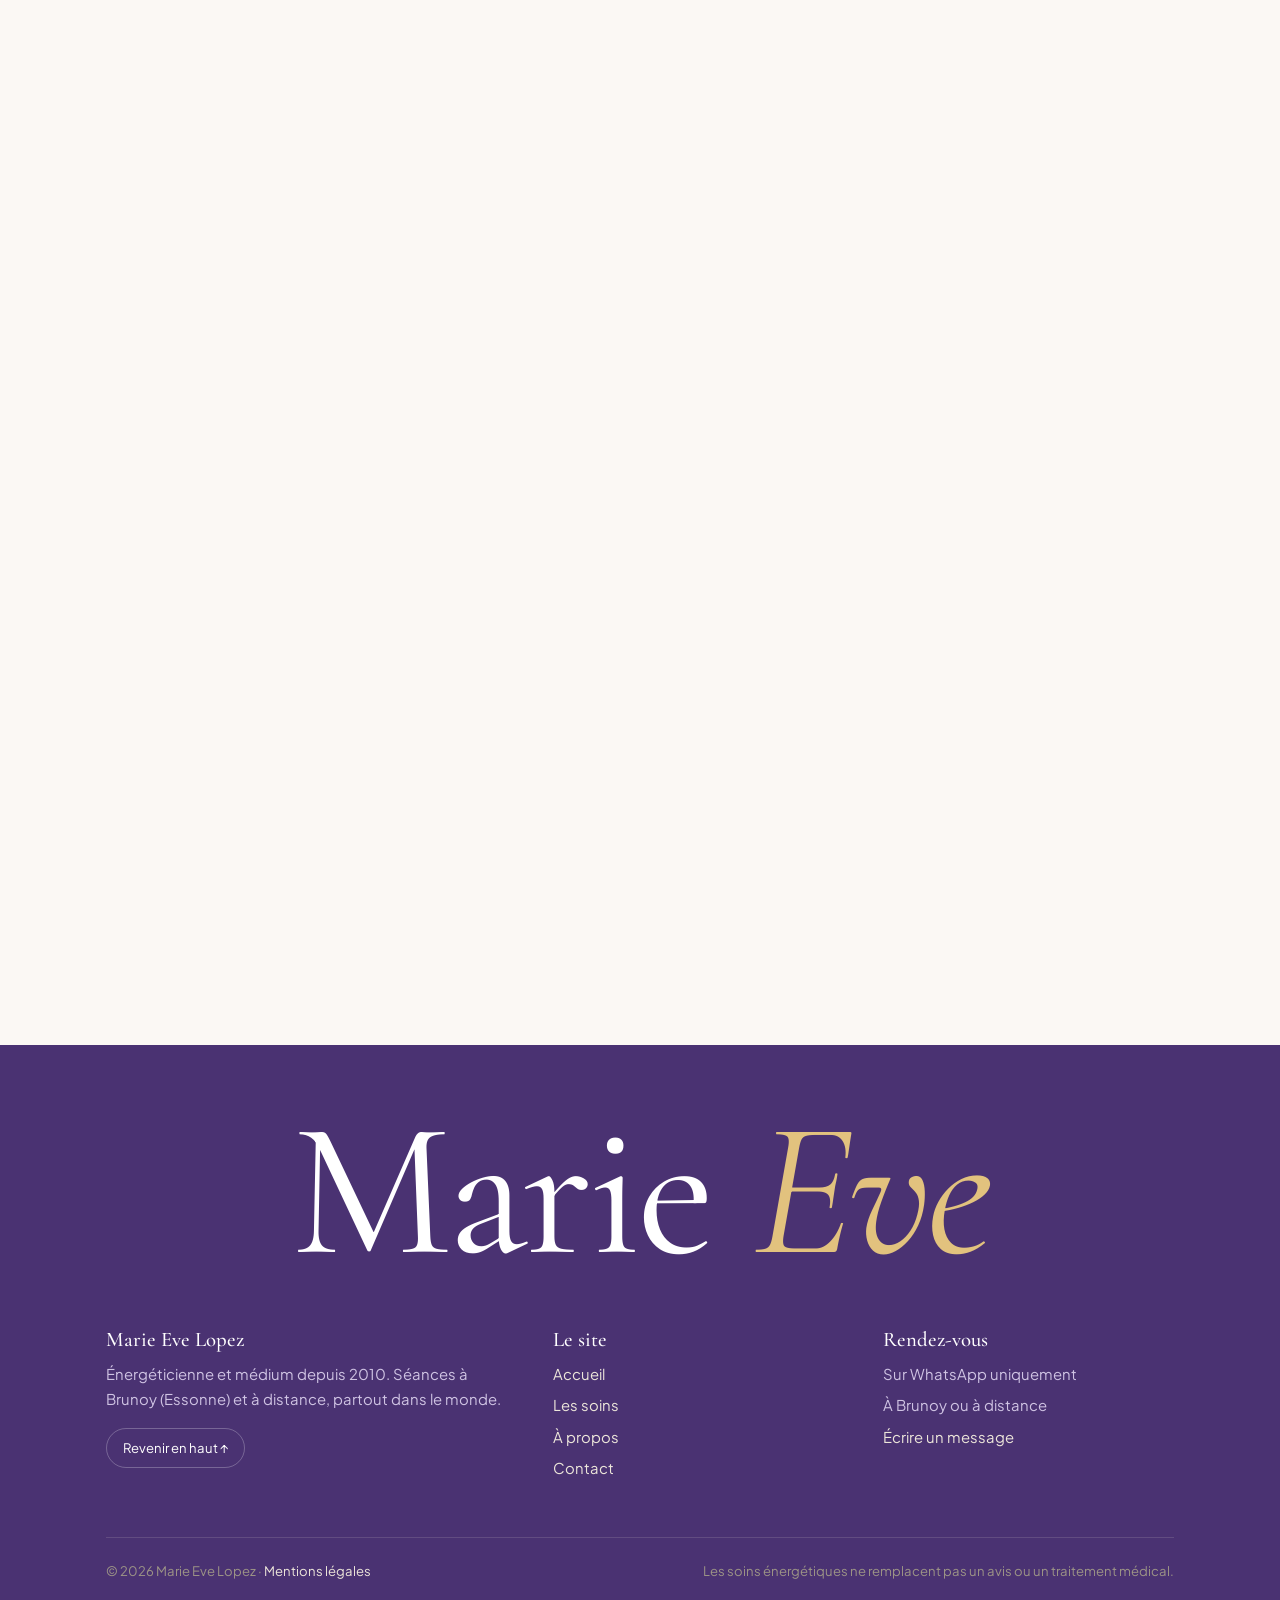
==== commit f99606f8: "Corrige l'affichage sur tous les écrans - Bandeau Rendez-vous : la toile d'étincelles grandissait sa" ====
--- a/index.html
+++ b/index.html
@@ -101,7 +101,7 @@
       <div class="aura" aria-hidden="true"></div>
       <div class="gouttes" aria-hidden="true"><i></i><i></i><i></i><i></i></div>
       <svg class="cercle-texte" viewBox="0 0 200 200" aria-hidden="true"><defs><path id="cercle-chemin" d="M100,100 m-88,0 a88,88 0 1,1 176,0 a88,88 0 1,1 -176,0"/></defs><text><textPath href="#cercle-chemin">Énergéticienne · Médium · Brunoy · Partout dans le monde · </textPath></text></svg>
-      <!-- >>> PHOTO : remplacer .portrait__image par <img class="portrait__image" src="assets/marie-eve.jpg" alt="Marie Eve Lopez"> -->
+      <!-- >>> PHOTO : remplacer .portrait__image par <img class="portrait__image" src="assets/marie-eve.jpg" alt="Marie Eve Lopez"> -->
       <div class="portrait" role="img" aria-label="Emplacement de la photo de Marie Eve" data-curseur="Respirer" data-relief>
         <div class="portrait__image"></div>
         <div><span>M E</span>Photo de Marie Eve<br>à ajouter</div>
@@ -136,14 +136,14 @@
   <div class="liquide-fond" aria-hidden="true"><i></i><i></i></div>
   <div class="conteneur">
     <div class="entete-section">
-      <span class="surtitre" data-r="masque">Pour qui ?</span>
+      <span class="surtitre" data-r="masque">Pour qui ?</span>
       <h2 data-titre>Quand le corps et l’esprit <em>demandent une pause</em></h2>
       <p class="chapeau" data-r="monte">J’accompagne les femmes, les hommes et les enfants qui traversent une période difficile ou qui sentent que quelque chose les freine, sans toujours pouvoir dire quoi.</p>
     </div>
     <div class="grille grille-3">
       <div class="carte" data-r="zoom" data-relief data-curseur="Ressentir"><i class="carte__reflet"></i><span class="num">i.</span><h3>Stress et émotions</h3><p>Un épuisement qui dure, un sommeil agité, un choc ou un deuil qui pèse encore.</p></div>
       <div class="carte" data-r="zoom" data-relief data-curseur="Ressentir"><i class="carte__reflet"></i><span class="num">ii.</span><h3>Blocages qui se répètent</h3><p>Les mêmes situations reviennent dans votre vie personnelle, affective ou professionnelle.</p></div>
-      <div class="carte" data-r="zoom" data-relief data-curseur="Ressentir"><i class="carte__reflet"></i><span class="num">iii.</span><h3>Le corps qui souffre</h3><p>Parcours de PMA, douleurs comme l’endométriose, suites d’opération : un soutien en complément de votre suivi médical.</p></div>
+      <div class="carte" data-r="zoom" data-relief data-curseur="Ressentir"><i class="carte__reflet"></i><span class="num">iii.</span><h3>Le corps qui souffre</h3><p>Parcours de PMA, douleurs comme l’endométriose, suites d’opération : un soutien en complément de votre suivi médical.</p></div>
     </div>
   </div>
 </section>
@@ -159,7 +159,7 @@
         <article class="recit__panneau">
           <span class="recit__num">01</span>
           <div class="recit__illu"><svg viewBox="0 0 160 120"><rect x="20" y="10" width="54" height="100" rx="10"/><line x1="40" y1="20" x2="54" y2="20"/><path d="M86 30h56a8 8 0 0 1 8 8v24a8 8 0 0 1-8 8h-36l-14 12v-12h-6a8 8 0 0 1-8-8V38a8 8 0 0 1 8-8z"/><line x1="98" y1="44" x2="134" y2="44"/><line x1="98" y1="56" x2="122" y2="56"/></svg></div>
-          <h3>Vous m’écrivez</h3><p>Un clic sur « Prendre rendez-vous » ouvre WhatsApp. Dites-moi ce que vous traversez et vos disponibilités.</p>
+          <h3>Vous m’écrivez</h3><p>Un clic sur « Prendre rendez-vous » ouvre WhatsApp. Dites-moi ce que vous traversez et vos disponibilités.</p>
         </article>
         <article class="recit__panneau">
           <span class="recit__num">02</span>
@@ -191,7 +191,7 @@
       <div class="chiffre" data-r="monte"><span class="compteur" data-compte="2010" data-depart="1990">1990</span><p>l’année où je me suis installée à mon compte</p><div class="jauge" style="--v:100%"><i></i></div></div>
       <div class="chiffre" data-r="monte"><span class="compteur" data-compte="10" data-suffixe=" ans">0</span><p>à former des praticiens en énergie</p><div class="jauge" style="--v:80%"><i></i></div></div>
       <div class="chiffre" data-r="monte"><span class="compteur" data-compte="96" data-suffixe=" h">0</span><p>de formation aux bases de l’énergie et à la canalisation</p><div class="jauge" style="--v:60%"><i></i></div></div>
-      <div class="chiffre" data-r="monte"><span class="compteur" data-compte="0" data-depart="30" data-suffixe=" km">30</span><p>à faire pour vous : la séance peut se faire à distance</p><div class="jauge" style="--v:4%"><i></i></div></div>
+      <div class="chiffre" data-r="monte"><span class="compteur" data-compte="0" data-depart="30" data-suffixe=" km">30</span><p>à faire pour vous : la séance peut se faire à distance</p><div class="jauge" style="--v:4%"><i></i></div></div>
     </div>
   </div>
 </section>
@@ -214,7 +214,7 @@
         <button class="ouvrir" type="button" data-modale="1">En savoir plus →</button>
       </article>
       <article class="carte" data-r="gauche" data-relief data-curseur="Détails">
-        <i class="carte__reflet"></i><span class="num">03</span><h3>DTMA</h3><p>La désensibilisation des traumatismes par les mouvements alternatifs aide à apaiser la charge émotionnelle d’un événement difficile : choc, accident, perte, peur qui revient.</p>
+        <i class="carte__reflet"></i><span class="num">03</span><h3>DTMA</h3><p>La désensibilisation des traumatismes par les mouvements alternatifs aide à apaiser la charge émotionnelle d’un événement difficile : choc, accident, perte, peur qui revient.</p>
         <button class="ouvrir" type="button" data-modale="2">En savoir plus →</button>
       </article>
       <article class="carte" data-r="droite" data-relief data-curseur="Détails">
@@ -226,7 +226,7 @@
         <button class="ouvrir" type="button" data-modale="4">En savoir plus →</button>
       </article>
       <article class="carte" data-r="droite" data-relief data-curseur="Détails">
-        <i class="carte__reflet"></i><span class="num">06</span><h3>Déprogrammation de magie</h3><p>Vous avez le sentiment que tout se bloque sans raison, qu’on vous veut du mal, ou qu’un travail de magie pèse sur vous, votre famille ou votre maison ? Je recherche et je déprogramme ces travaux pour vous en libérer.</p>
+        <i class="carte__reflet"></i><span class="num">06</span><h3>Déprogrammation de magie</h3><p>Vous avez le sentiment que tout se bloque sans raison, qu’on vous veut du mal, ou qu’un travail de magie pèse sur vous, votre famille ou votre maison ? Je recherche et je déprogramme ces travaux pour vous en libérer.</p>
         <button class="ouvrir" type="button" data-modale="5">En savoir plus →</button>
       </article>
     </div>
@@ -244,7 +244,7 @@
           <span class="surtitre">Où se passent les séances</span>
           <h2>Ici ou <em>à distance</em></h2>
           <!-- LIEU : confirmé par Nj, elle reçoit uniquement chez elle à Brunoy et ne se déplace plus -->
-          <p>Je vous reçois à Brunoy. À distance, une photo ou votre voix me suffisent pour percevoir et travailler : j’accompagne ainsi des personnes en France et dans le monde entier.</p>
+          <p>Je vous reçois à Brunoy. À distance, une photo ou votre voix me suffisent pour percevoir et travailler : j’accompagne ainsi des personnes en France et dans le monde entier.</p>
         </div>
         <ul class="communes">
           <li>Brunoy</li><li>France entière</li><li>Europe de l’Est</li><li>Amérique latine</li><li>États-Unis</li><li>Afrique</li><li>Sur photo</li><li>Par la voix</li>
@@ -256,7 +256,7 @@
       <canvas class="etincelles" aria-hidden="true"></canvas>
       <div class="conteneur etroit">
         <span class="surtitre" style="color:#FFF3DA">Prendre rendez-vous</span>
-        <h2>Et si vous preniez <em>un moment pour vous</em> ?</h2>
+        <h2>Et si vous preniez <em>un moment pour vous</em> ?</h2>
         <p class="chapeau">Écrivez-moi directement sur WhatsApp. Je vous réponds personnellement pour convenir d’un créneau.</p>
         <div class="actions"><a class="bouton bouton--wa" href="contact.html" data-wa="" data-curseur="WhatsApp" data-aimant><svg viewBox="0 0 24 24" fill="currentColor" aria-hidden="true"><path d="M12.04 2C6.58 2 2.13 6.45 2.13 11.91c0 1.75.46 3.45 1.32 4.95L2 22l5.28-1.38a9.9 9.9 0 0 0 4.76 1.21h.01c5.46 0 9.91-4.45 9.91-9.91C21.96 6.45 17.5 2 12.04 2zm5.8 14.16c-.24.68-1.42 1.32-1.95 1.36-.5.05-.98.23-3.3-.69-2.79-1.1-4.55-3.94-4.69-4.12-.13-.18-1.11-1.48-1.11-2.82 0-1.34.7-2 .95-2.27.25-.27.54-.34.72-.34.18 0 .36 0 .52.01.17.01.39-.06.61.47.23.55.77 1.9.84 2.04.07.14.11.3.02.48-.09.18-.14.29-.27.45-.14.16-.29.36-.41.48-.14.14-.28.29-.12.56.16.27.71 1.17 1.52 1.9 1.05.93 1.93 1.22 2.2 1.36.27.14.43.11.59-.07.16-.18.68-.79.86-1.07.18-.27.36-.22.61-.13.25.09 1.59.75 1.86.89.27.14.45.2.52.32.07.11.07.66-.17 1.34z"/></svg><span class="roule"><span>Prendre rendez-vous sur WhatsApp</span><span>Prendre rendez-vous sur WhatsApp</span></span></a></div>
       </div>
--- a/assets/style.css
+++ b/assets/style.css
@@ -717,3 +717,7 @@
 .mentions h2{font-size:1.6rem;margin:34px 0 10px;}
 .mentions p{line-height:1.8;}
 .grille-2>.carte:last-child:nth-child(odd){grid-column:1/-1;}
+
+/* Étincelles : toujours en calque, jamais dans le flux (sinon la toile grandit sans fin) */
+canvas.etincelles{position:absolute;inset:0;width:100%;height:100%;display:block;pointer-events:none;z-index:0;}
+.section--nuit>.conteneur,.transfo__appel>.conteneur{position:relative;z-index:1;}
